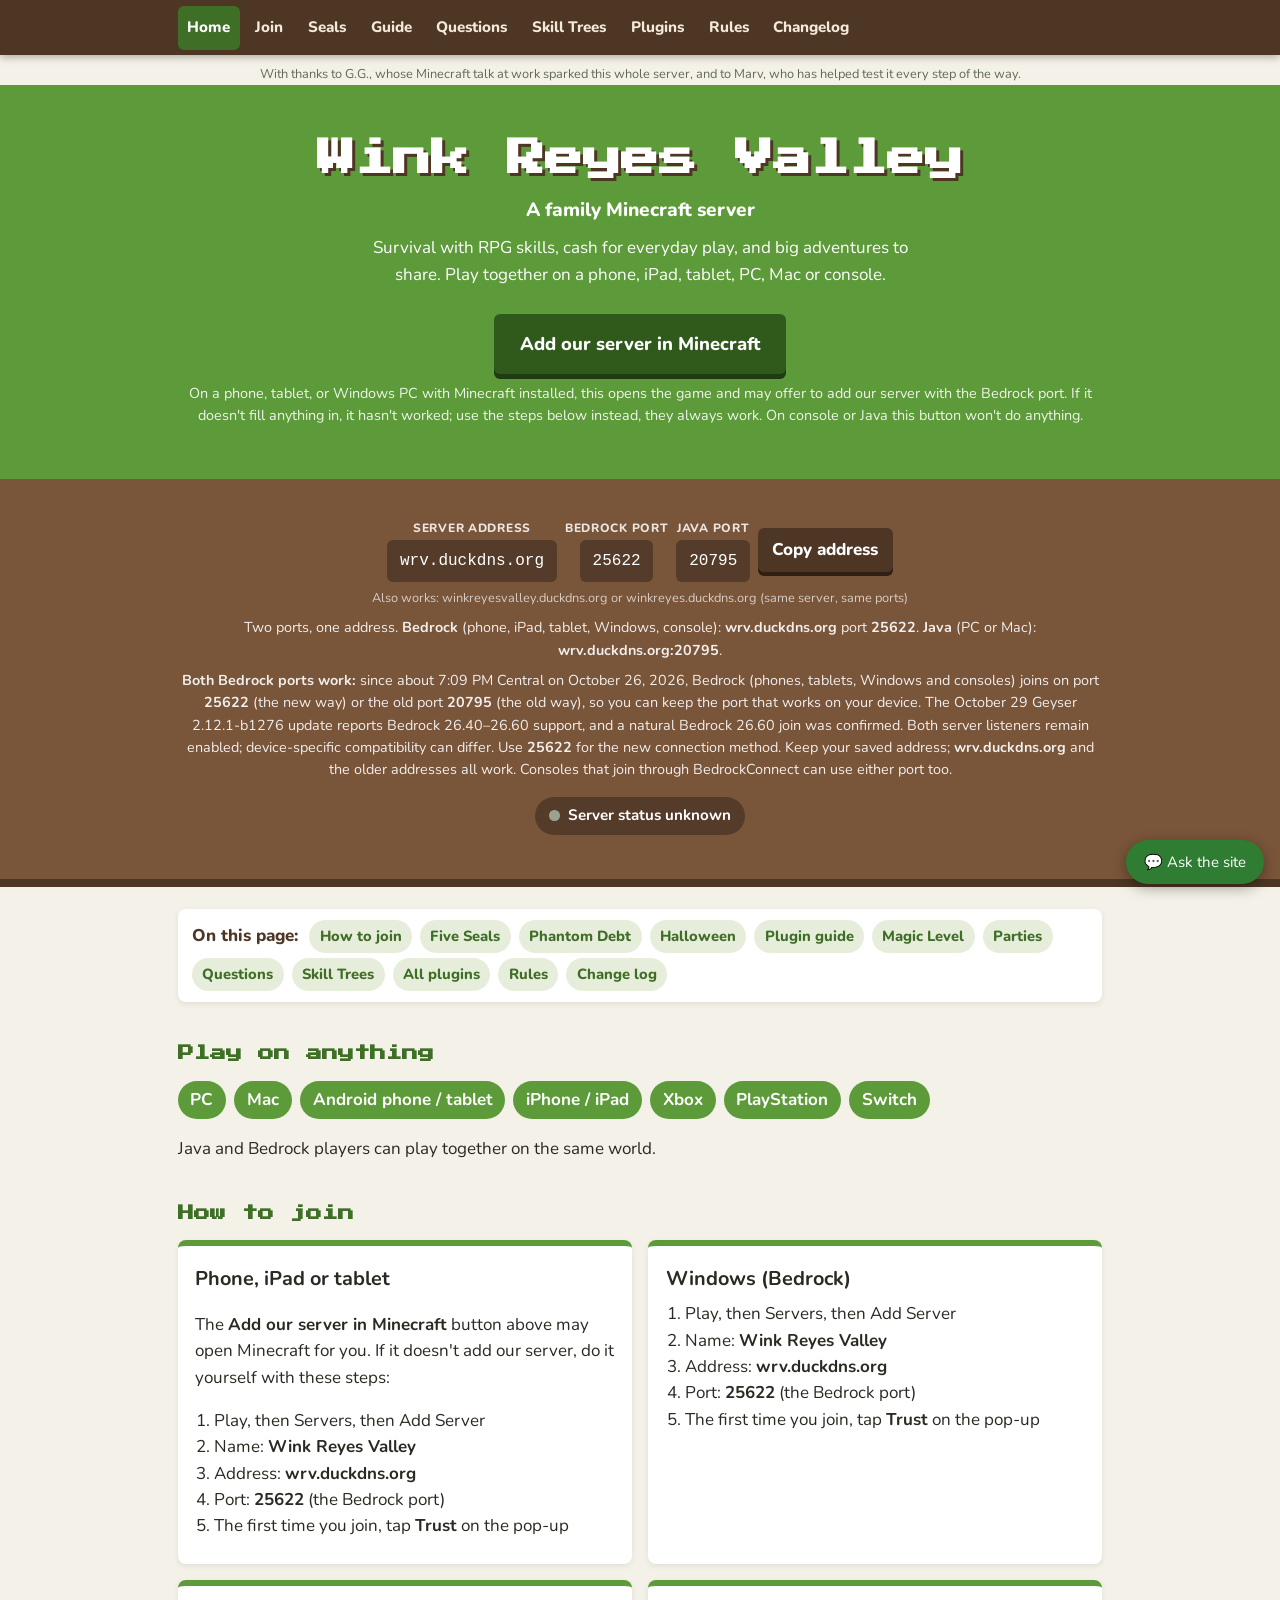
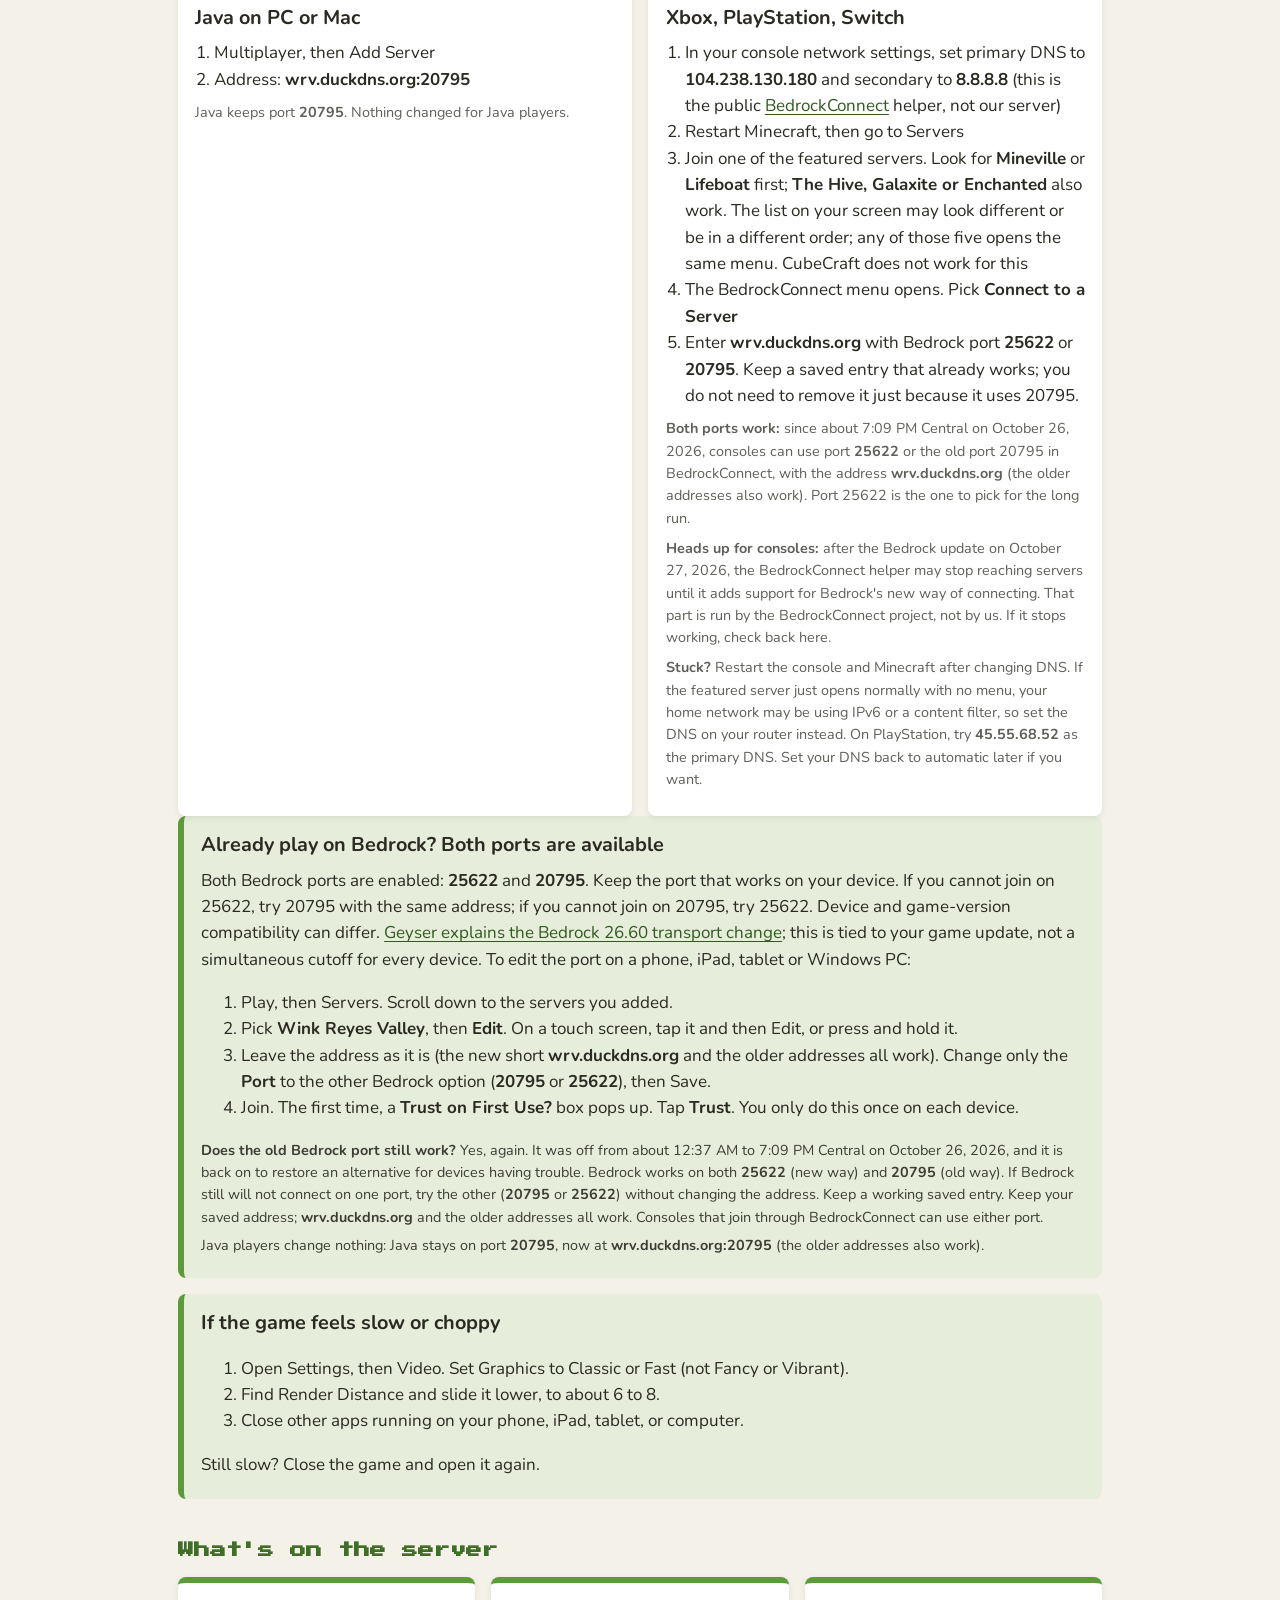
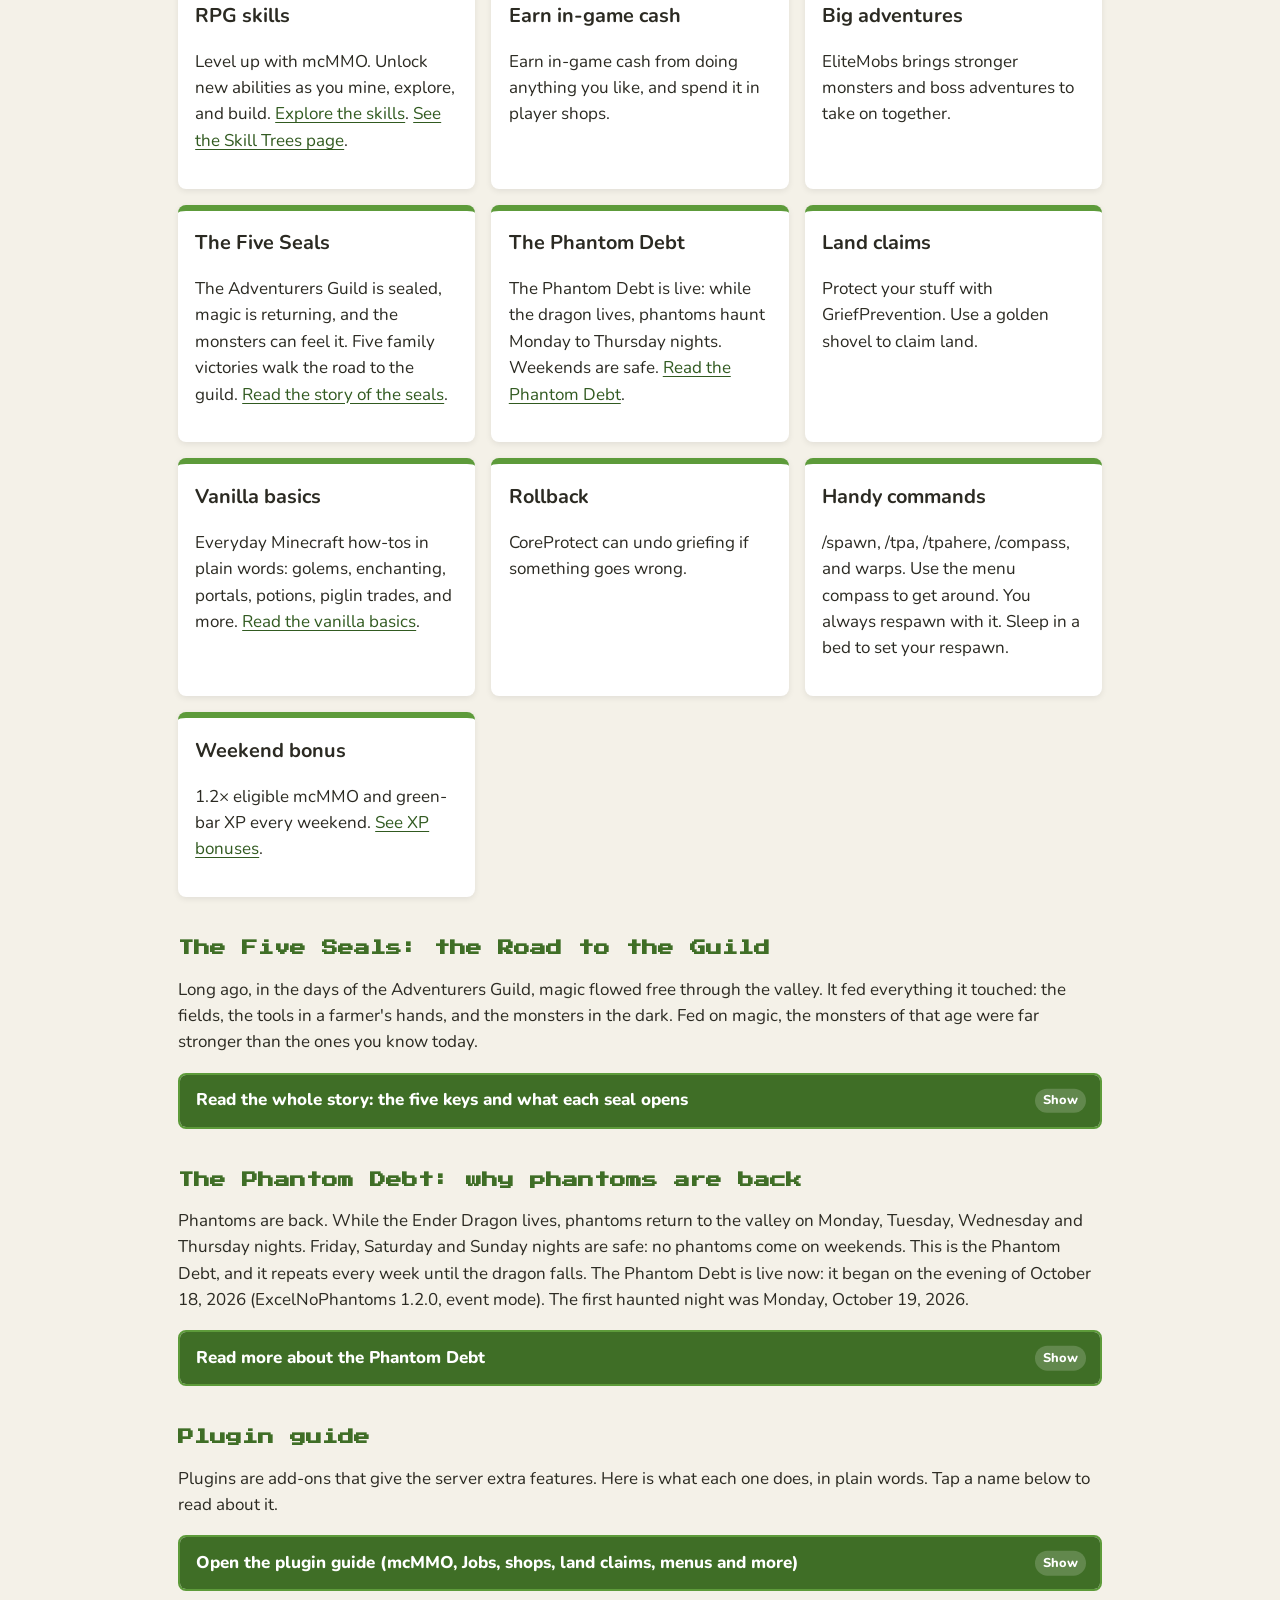
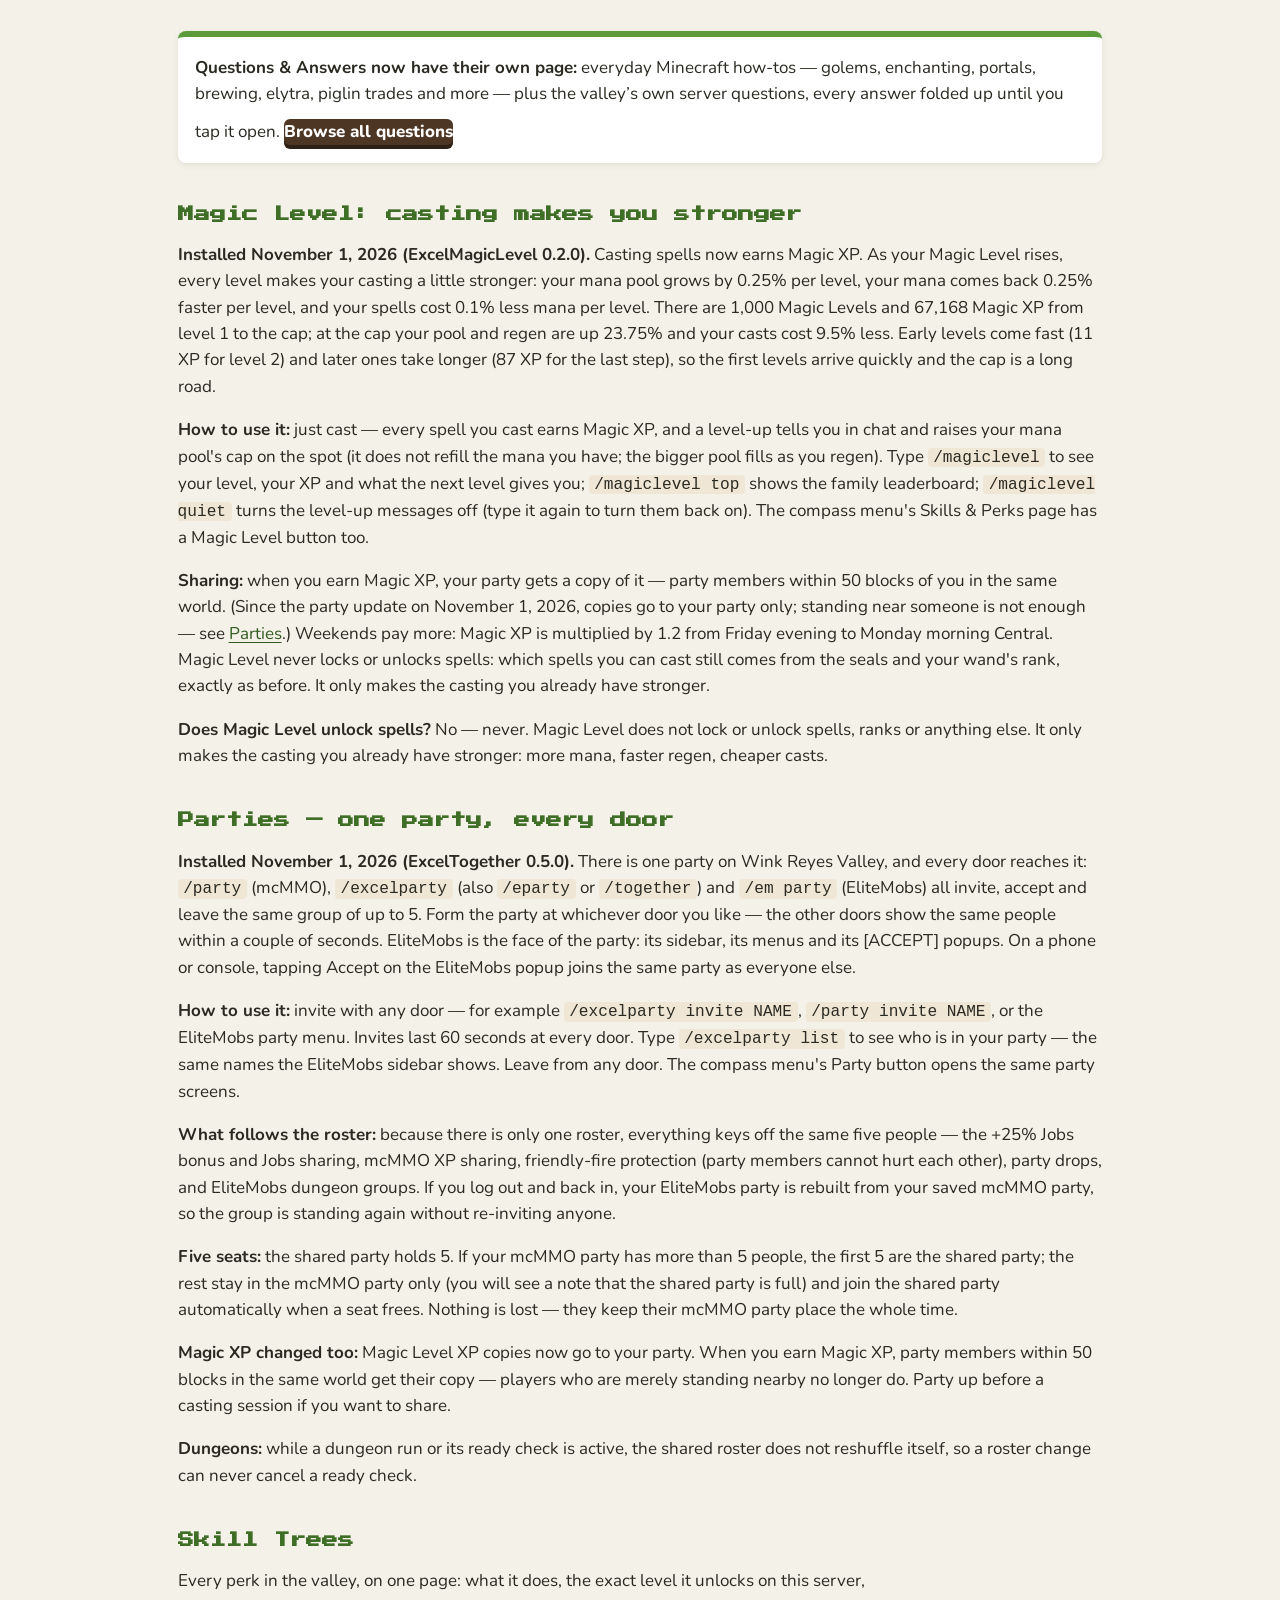
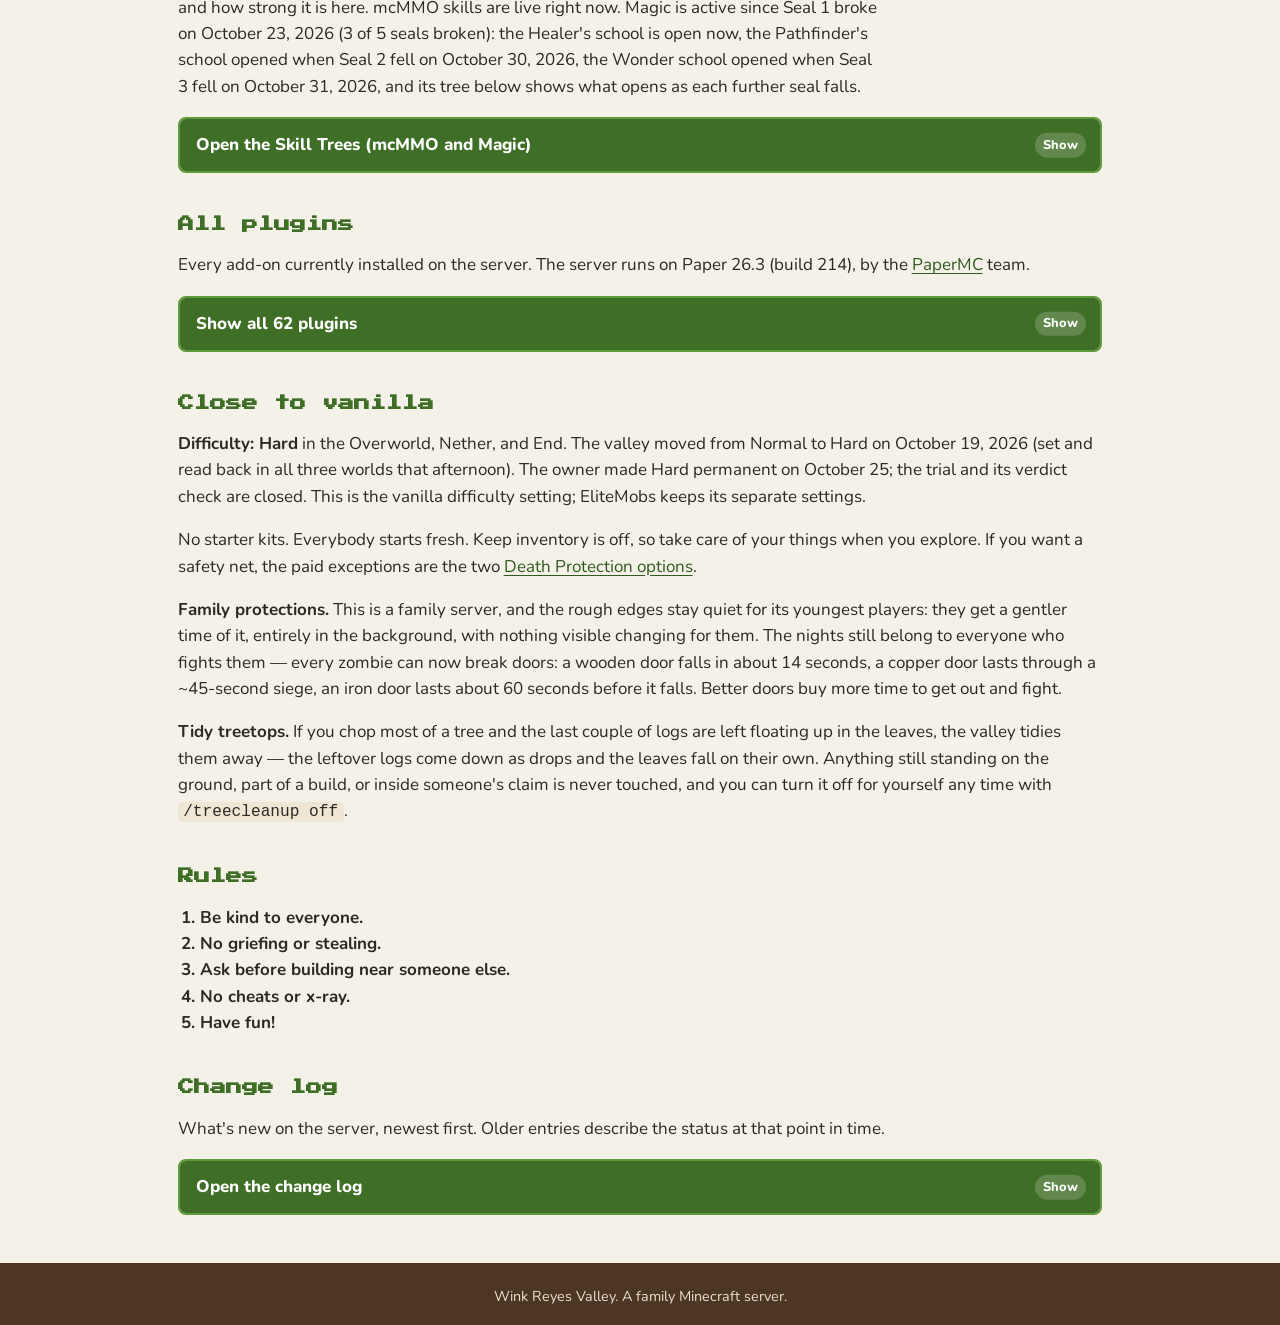
==== index-corrected.html @ 588c3c06 "ExcelTogether 0.5.3 surfaces: table row current, Nov 3 + Nov 4 change-log groups" ====
<!doctype html>
<!-- Excel signature: MikeExcel / WinkReyesValley. Existing contributor and upstream credits preserved. -->
<html lang="en">
<head>
<meta charset="utf-8">
<meta name="viewport" content="width=device-width, initial-scale=1">
<title>Wink Reyes Valley | A family Minecraft server</title>
<meta name="description" content="Wink Reyes Valley is a family Minecraft server. Crossplay on PC, Mac, phones, iPads, tablets, and consoles.">
<link rel="icon" href="data:image/svg+xml,%3Csvg xmlns='http://www.w3.org/2000/svg' viewBox='0 0 16 16'%3E%3Crect width='16' height='16' fill='%2379553a'/%3E%3Crect width='16' height='6' fill='%235d9b3a'/%3E%3Crect x='2' y='6' width='3' height='2' fill='%235d9b3a'/%3E%3Crect x='10' y='6' width='2' height='3' fill='%235d9b3a'/%3E%3C/svg%3E">
<link rel="preconnect" href="https://fonts.googleapis.com">
<link rel="preconnect" href="https://fonts.gstatic.com" crossorigin>
<link href="https://fonts.googleapis.com/css2?family=Press+Start+2P&family=Nunito:wght@400;700;800&display=swap" rel="stylesheet">
<link rel="stylesheet" href="style.css?v=84b48155b9">
</head>
<body>
<a class="skip-link" href="#guide">Skip to the plugin guide</a>
<p class="site-credit" style="text-align:center;font-size:.8rem;color:#626a59;margin:.6rem 1rem 0;">With thanks to G.G., whose Minecraft talk at work sparked this whole server, and to Marv, who has helped test it every step of the way.</p>
<header class="hero" id="top">
  <div class="wrap">
    <h1>Wink Reyes Valley</h1>
    <p class="tagline">A family Minecraft server</p>
    <p class="sub">Survival with RPG skills, cash for everyday play, and big adventures to share. Play together on a phone, iPad, tablet, PC, Mac or console.</p>
    <a class="btn big" href="minecraft://?addExternalServer=Wink%20Reyes%20Valley|wrv.duckdns.org:25622">Add our server in Minecraft</a>
    <p class="note">On a phone, tablet, or Windows PC with Minecraft installed, this opens the game and may offer to add our server with the Bedrock port. If it doesn't fill anything in, it hasn't worked; use the steps below instead, they always work. On console or Java this button won't do anything.</p>
  </div>
</header>
<section class="server-strip">
  <div class="wrap">
    <div class="addr">
      <code id="addr">wrv.duckdns.org</code>
      <button class="btn small" id="copy" type="button">Copy address</button>
    </div>
    <p class="note addr-alt" id="addr-alt">Also works: winkreyesvalley.duckdns.org or winkreyes.duckdns.org (same server, same ports)</p>
    <p class="note" id="ports">Two ports, one address. <b>Bedrock</b> (phone, iPad, tablet, Windows, console): <b>wrv.duckdns.org</b> port <b>25622</b>. <b>Java</b> (PC or Mac): <b>wrv.duckdns.org:20795</b>.</p>
    <p class="note" id="bedrock-port-cutoff"><b>Both Bedrock ports work:</b> since about 7:09 PM Central on October 26, 2026, Bedrock (phones, tablets, Windows and consoles) joins on port <b>25622</b> (the new way) or the old port <b>20795</b> (the old way), so you can keep the port that works on your device. The October 29 Geyser 2.12.1-b1276 update reports Bedrock 26.40–26.60 support, and a natural Bedrock 26.60 join was confirmed. Both server listeners remain enabled; device-specific compatibility can differ. Use <b>25622</b> for the new connection method. Keep your saved address; <b>wrv.duckdns.org</b> and the older addresses all work. Consoles that join through BedrockConnect can use either port too.</p>
    <p class="server-status" style="margin:1rem 0 0;">
      <span id="server-status-pill" role="status" style="display:none;align-items:center;gap:.5rem;background:rgba(0,0,0,.3);color:#fff;font-weight:700;font-size:.95rem;padding:.45rem .9rem;border-radius:999px;">
        <span id="server-status-dot" aria-hidden="true" style="width:.65rem;height:.65rem;border-radius:50%;background:#9aa38f;flex:none;"></span>
        <span id="server-status-text"></span>
      </span>
    </p>
    <p class="note" id="copied" aria-live="polite"></p>
  </div>
</section>

<main class="wrap">
  <nav class="toc" aria-label="On this page">
    <span class="toc-label">On this page:</span>
    <a href="#join">How to join</a>
    <a href="#seals">Five Seals</a>
    <a href="#phantom-debt">Phantom Debt</a>
    <a href="#halloween">Halloween</a>
    <a href="#guide">Plugin guide</a>
    <a href="#magic-level">Magic Level</a>
    <a href="#parties">Parties</a>
    <a href="questions.html">Questions</a>
    <a href="#skill-trees">Skill Trees</a>
    <a href="#all-plugins">All plugins</a>
    <a href="#rules">Rules</a>
    <a href="#changelog">Change log</a>
  </nav>
  <section>
    <h2>Play on anything</h2>
    <ul class="chips">
      <li>PC</li><li>Mac</li><li>Android phone / tablet</li><li>iPhone / iPad</li><li>Xbox</li><li>PlayStation</li><li>Switch</li>
    </ul>
    <p>Java and Bedrock players can play together on the same world.</p>
  </section>

  <section>
    <h2 id="join">How to join</h2>
    <div class="cards">
      <article class="card">
        <h3>Phone, iPad or tablet</h3>
        <p>The <b>Add our server in Minecraft</b> button above may open Minecraft for you. If it doesn't add our server, do it yourself with these steps:</p>
        <ol><li>Play, then Servers, then Add Server</li><li>Name: <b>Wink Reyes Valley</b></li><li>Address: <b>wrv.duckdns.org</b></li><li>Port: <b>25622</b> (the Bedrock port)</li><li>The first time you join, tap <b>Trust</b> on the pop-up</li></ol>
      </article>
      <article class="card">
        <h3>Windows (Bedrock)</h3>
        <ol><li>Play, then Servers, then Add Server</li><li>Name: <b>Wink Reyes Valley</b></li><li>Address: <b>wrv.duckdns.org</b></li><li>Port: <b>25622</b> (the Bedrock port)</li><li>The first time you join, tap <b>Trust</b> on the pop-up</li></ol>
      </article>
      <article class="card">
        <h3>Java on PC or Mac</h3>
        <ol><li>Multiplayer, then Add Server</li><li>Address: <b>wrv.duckdns.org:20795</b></li></ol>
        <p class="note">Java keeps port <b>20795</b>. Nothing changed for Java players.</p>
      </article>
      <article class="card">
        <h3>Xbox, PlayStation, Switch</h3>
        <ol>
          <li>In your console network settings, set primary DNS to <b>104.238.130.180</b> and secondary to <b>8.8.8.8</b> (this is the public <a href="https://github.com/Pugmatt/BedrockConnect">BedrockConnect</a> helper, not our server)</li>
          <li>Restart Minecraft, then go to Servers</li>
          <li>Join one of the featured servers. Look for <b>Mineville</b> or <b>Lifeboat</b> first; <b>The Hive, Galaxite or Enchanted</b> also work. The list on your screen may look different or be in a different order; any of those five opens the same menu. CubeCraft does not work for this</li>
          <li>The BedrockConnect menu opens. Pick <b>Connect to a Server</b></li>
          <li>Enter <b>wrv.duckdns.org</b> with Bedrock port <b>25622</b> or <b>20795</b>. Keep a saved entry that already works; you do not need to remove it just because it uses 20795.</li>
        </ol>
        <p class="note"><b>Both ports work:</b> since about 7:09 PM Central on October 26, 2026, consoles can use port <b>25622</b> or the old port 20795 in BedrockConnect, with the address <b>wrv.duckdns.org</b> (the older addresses also work). Port 25622 is the one to pick for the long run.</p>
        <p class="note"><b>Heads up for consoles:</b> after the Bedrock update on October 27, 2026, the BedrockConnect helper may stop reaching servers until it adds support for Bedrock's new way of connecting. That part is run by the BedrockConnect project, not by us. If it stops working, check back here.</p>
        <p class="note"><b>Stuck?</b> Restart the console and Minecraft after changing DNS. If the featured server just opens normally with no menu, your home network may be using IPv6 or a content filter, so set the DNS on your router instead. On PlayStation, try <b>45.55.68.52</b> as the primary DNS. Set your DNS back to automatic later if you want.</p>
      </article>
    </div>
    <div class="howto" id="bedrock-new-port">
      <h3>Already play on Bedrock? Both ports are available</h3>
      <p>Both Bedrock ports are enabled: <b>25622</b> and <b>20795</b>. Keep the port that works on your device. If you cannot join on 25622, try 20795 with the same address; if you cannot join on 20795, try 25622. Device and game-version compatibility can differ. <a href="https://geysermc.org/blog/preparing-for-nethernet/">Geyser explains the Bedrock 26.60 transport change</a>; this is tied to your game update, not a simultaneous cutoff for every device. To edit the port on a phone, iPad, tablet or Windows PC:</p>
      <ol>
        <li>Play, then Servers. Scroll down to the servers you added.</li>
        <li>Pick <b>Wink Reyes Valley</b>, then <b>Edit</b>. On a touch screen, tap it and then Edit, or press and hold it.</li>
        <li>Leave the address as it is (the new short <b>wrv.duckdns.org</b> and the older addresses all work). Change only the <b>Port</b> to the other Bedrock option (<b>20795</b> or <b>25622</b>), then Save.</li>
        <li>Join. The first time, a <b>Trust on First Use?</b> box pops up. Tap <b>Trust</b>. You only do this once on each device.</li>
      </ol>
      <p class="note"><b>Does the old Bedrock port still work?</b> Yes, again. It was off from about 12:37 AM to 7:09 PM Central on October 26, 2026, and it is back on to restore an alternative for devices having trouble. Bedrock works on both <b>25622</b> (new way) and <b>20795</b> (old way). If Bedrock still will not connect on one port, try the other (<b>20795</b> or <b>25622</b>) without changing the address. Keep a working saved entry. Keep your saved address; <b>wrv.duckdns.org</b> and the older addresses all work. Consoles that join through BedrockConnect can use either port.</p>
      <p class="note">Java players change nothing: Java stays on port <b>20795</b>, now at <b>wrv.duckdns.org:20795</b> (the older addresses also work).</p>
    </div>
  </section>

  <div class="howto">
    <h3>If the game feels slow or choppy</h3>
    <ol>
      <li>Open Settings, then Video. Set Graphics to Classic or Fast (not Fancy or Vibrant).</li>
      <li>Find Render Distance and slide it lower, to about 6 to 8.</li>
      <li>Close other apps running on your phone, iPad, tablet, or computer.</li>
    </ol>
    <p>Still slow? Close the game and open it again.</p>
  </div>

  <section>
    <h2>What's on the server</h2>
    <div class="cards feats">
      <div class="card"><h3>RPG skills</h3><p>Level up with mcMMO. Unlock new abilities as you mine, explore, and build. <a href="#panel-mcmmo">Explore the skills</a>. <a href="#skill-trees">See the Skill Trees page</a>.</p></div>
      <div class="card"><h3>Earn in-game cash</h3><p>Earn in-game cash from doing anything you like, and spend it in player shops.</p></div>
      <div class="card"><h3>Big adventures</h3><p>EliteMobs brings stronger monsters and boss adventures to take on together.</p></div>
      <div class="card"><h3>The Five Seals</h3><p>The Adventurers Guild is sealed, magic is returning, and the monsters can feel it. Five family victories walk the road to the guild. <a href="#seals">Read the story of the seals</a>.</p></div>
      <div class="card"><h3>The Phantom Debt</h3><p>The Phantom Debt is live: while the dragon lives, phantoms haunt Monday to Thursday nights. Weekends are safe. <a href="#phantom-debt">Read the Phantom Debt</a>.</p></div>
      <div class="card"><h3>Land claims</h3><p>Protect your stuff with GriefPrevention. Use a golden shovel to claim land.</p></div>
      <div class="card"><h3>Vanilla basics</h3><p>Everyday Minecraft how-tos in plain words: golems, enchanting, portals, potions, piglin trades, and more. <a href="questions.html">Read the vanilla basics</a>.</p></div>
      <div class="card"><h3>Rollback</h3><p>CoreProtect can undo griefing if something goes wrong.</p></div>
      <div class="card"><h3>Handy commands</h3><p>/spawn, /tpa, /tpahere, /compass, and warps. Use the menu compass to get around. You always respawn with it. Sleep in a bed to set your respawn.</p></div>
      <div class="card"><h3>Weekend bonus</h3><p>1.2× eligible mcMMO and green-bar XP every weekend. <a href="#mcmmo-xp-preview">See XP bonuses</a>.</p></div>
    </div>
  </section>

  <section id="seals">
    <h2>The Five Seals: the Road to the Guild</h2>
    <p>Long ago, in the days of the Adventurers Guild, magic flowed free through the valley. It fed everything it touched: the fields, the tools in a farmer's hands, and the monsters in the dark. Fed on magic, the monsters of that age were far stronger than the ones you know today.</p>
    <details class="sec-fold" id="seals-more">
      <summary>Read the whole story: the five keys and what each seal opens</summary>
      <div class="sec-fold-body">
    <p>That age ended. The world was sealed. Magic drained away, the guild's door was locked, and the monsters shrank to the shadows you fight now. But seals do not hold forever. Magic is seeping back into the valley, and the Old Quartermaster's warning stands over everything below: the magic returning now is <b>stronger than the magic of his era</b>.</p>
    <p>The Old Quartermaster served the guild in those days. He stands in the spawn village today, an old man by a lectern of tales, because he remembers how this story goes. Five seals hold the guild. Each one falls to a family victory, and progress is shared: a victory earned by anyone counts for everyone. As each seal falls, more magic returns to the world — spells the family can cast, and strength in the wild things. That is the bargain of the road: every door you open, opens for the monsters too.</p>

    <div class="howto" id="seals-today">
      <h3>The valley today: 3 of 5 seals broken</h3>
      <ul>
        <li><b>The guild is LOCKED.</b> The Adventurers Guild hall stands built but sealed. The guild button and <code>/ag</code> show the quest page instead, and <code>/seals</code> in game shows what remains.</li>
        <li><b>Magic is awake.</b> Seal 1 broke on October 23, 2026, at about 5:46 PM Central, when the family won a raid under Bad Omen V, and Seal 2 broke on October 30, 2026, at about 10:21 PM Central, when the family slew the Ender Dragon, and Seal 3 broke on October 31, 2026, at about 11:16 PM Central, when the family defeated the Elder Guardians. The Healer's school of supportive magic is open, and the Pathfinder's school of travel and finding has opened with the second seal, and the Wonder school of strange, showy magic has opened with the third: get your first wand from the Old Quartermaster in the spawn village.</li>
        <li><b>Night has come back.</b> The valley's long day ended on October 18: the sun rises and sets again, and the dark belongs to the monsters once more. Plan your exploring around the night.</li>
        <li><b>The wild has an edge.</b> About 9 of every 100 wild monsters rise as elites, and they feel like the Quartermaster's stories: since the Seal 3 step went in on November 1, 2026, they hit about 105% harder than normal (it was about 90% at the Seal 2 step), and they take about 50% less damage from your weapons — every hit lands at about 50% of its usual strength. An elite is matched to the strength of the player it fights, so every fight is winnable — and running away is always allowed. Only wild, natural monsters can rise as elites; spawner and farm mobs never do.</li>
        <li><b>The Quartermaster is waiting.</b> Tap him in the spawn village and he tells his tales, one at a time. He speaks them aloud now, in Briggs's voice: in a dialogue box on phones, iPads, tablets and consoles, and on computers too, once you accept the small voice pack the game offers. Since the first seal fell, he is the one who hands out the first wands.</li>
      </ul>
    </div>

    <h3>The five keys</h3>
    <p>The seals fall to five great victories. They can be won in any order: the first victory breaks Seal 1, the second breaks Seal 2, and so on, whichever they are. How each fight goes is for the family to learn by facing it. Here is where each one waits and how to start it.</p>
    <div class="cards">
      <div class="card"><h3>The Ender Dragon</h3><p>She waits in the End. Find a stronghold, fill the End portal frame with eyes of ender, and step through.</p></div>
      <div class="card"><h3>The Wither</h3><p>You summon it yourself: four soul sand in a T shape with three wither skeleton skulls on top. Skulls drop from wither skeletons in Nether fortresses.</p></div>
      <div class="card"><h3>The Elder Guardians</h3><p>They live deep inside an ocean monument. Find a monument in a deep ocean and go in.</p></div>
      <div class="card"><h3>The Warden</h3><p>It sleeps in the Deep Dark, around the ancient cities far underground. The sculk shriekers there call it up.</p></div>
      <div class="card"><h3>A Raid Victory</h3><p>Drink an ominous bottle of Bad Omen V, the strongest omen, then walk into a village. That starts the raid that counts for this seal.</p></div>
    </div>

    <div class="howto" id="personal-boss-rewards">
      <h3>Your personal boss rewards</h3>
      <p><b>Installed October 28, 2026, about 8:44 PM Central:</b> the team-reward files are installed and server startup completed. Real Java/Bedrock player checks are still pending.</p>
      <p>Join your family near the boss while its fight is active. You can qualify by being there to help, including as a healer; you do not have to deal damage. Arriving after the boss drops below 70% health still counts. Creative and spectator observers do not qualify. Once you qualify, dying, respawning, disconnecting or reconnecting does not erase your personal reward if the team earns a legitimate win. Standing near an idle boss is not a completed win; the separate combat and anti-cheese requirements still apply.</p>
      <p>For the <b>first eligible win of each remaining seal, every qualified teammate gets their own named signature item</b>: Gravewhisper from the Wither, Monument's Answer from the elder trio, Hushwalkers from the Warden, or First Breath from the dragon. The existing <b>once-per-seal signature limit</b> remains: repeat wins do not create another set, and old completed signatures are not awarded retroactively. <b>The boss's shared material loot stays one pool, not one copy per player.</b> Raid rewards and boss difficulty are unchanged.</p>
      <p>Use <code>/bossrewards</code> to collect your personal claim. The installed Java and Bedrock compass update adds <b>My Boss Rewards</b>; real-client menu acceptance is still pending. A nearby owner-only chest marker is attempted for each eligible player in the normal Overworld, Nether or End where placement is safe. It does not overwrite blocks or place in protected claims; unsafe locations, offline players or an existing owner marker use the personal reward menu instead. The guild world is excluded.</p>
      <p><b>New Oct 31, 2026 (BossTrial 0.2.11):</b> this menu now opens on its own right after a boss verdict, and again when you join the server with rewards waiting — already on your page. Opening it yourself with <code>/bossrewards</code> is unchanged. Right after an automatic opening you may shimmer with invisibility for about a minute; that is the update working, not a bug.</p>
      <p>The world chest is a shortcut to your claim, not a container holding the reward. Losing the marker does not erase an unclaimed reward. Your claim stays available while you are offline or your inventory is full. <b>Close your wand hotbar before claiming</b> so the item goes into your normal inventory. If a claim says it needs review, contact Mike rather than repeatedly trying to force another copy.</p>
      <p>Source instructions and draft records: <a href="https://github.com/ElMikeExcel/wrv-plugins/pull/98">BossTrial team rewards</a> and <a href="https://github.com/ElMikeExcel/wrv-plugins/pull/99">matching Bedrock menu</a>. These source records remain draft and unmerged; installation was verified separately.</p>
      <p><b>Verification limits:</b> real-client compass screens, owner-only access and genuine-fight late-arrival/death/rejoin and inventory handoffs still need player acceptance. This update does not grant seals, spawn a test boss or change Magic or Maker's Mark.</p>
    </div>

    <h3>What each seal releases</h3>
    <p>Every fallen seal changes the world twice: once for the family, and once for the wild. Tap a seal to see both halves.</p>
<style>
.sv-track{border:1px solid #d9dfcf;border-radius:8px;background:#fff;margin:.65rem 0;min-width:0;overflow-wrap:anywhere}
.sv-track>summary{cursor:pointer;padding:.9rem 1rem;list-style:none;position:relative;padding-right:2.6rem;min-height:60px}
.sv-track>summary::-webkit-details-marker{display:none}
.sv-track>summary:after{content:'+';font-size:1.5rem;font-weight:800;line-height:1;position:absolute;right:1rem;top:1.1rem;color:var(--grass-d)}
.sv-track[open]>summary:after{content:'\2212'}
.sv-track[open]>summary{background:#eef3e6;border-bottom:1px solid #d9dfcf;border-radius:8px 8px 0 0}
.sv-title{display:block;font-size:1.15rem;font-weight:800;color:var(--grass-d)}
.sv-meta{display:block;font-size:.8rem;color:#626a59;margin-top:.3rem}
.sv-body{padding:0 1rem 1rem}
.sv-sealed{border-style:dashed;border-color:#b9a888}
.sv-sealed .sv-title{color:var(--dirt-d)}
.sv-table{border-collapse:collapse;width:100%;margin:.8rem 0;font-size:.95rem}
.sv-table th,.sv-table td{border:1px solid #d9dfcf;padding:.45rem .6rem;text-align:left}
.sv-table th{background:#eef3e6;color:var(--ink)}
</style>
    <details class="sv-track sv-sealed">
      <summary><span class="sv-title">Seal 1 · Magic Wakes</span><span class="sv-meta">Broken October 23, 2026, about 5:46 PM Central (raid victory under Bad Omen V)</span></summary>
      <div class="sv-body">
        <p><b>For the family:</b> the first magic returns. The Old Quartermaster hands out the first wands in the village, and the Healer's school of supportive magic opens: the earlier 43-spell band, including the healer's kit (Mend, Flash Heal, Ward and Greater Heal, added October 24, 2026) and Storm Shackle, a chaining lightning spell made just for this valley. Full spell list: <a href="#st-panel-magic">the Magic skill tree</a>.</p>
        <p><b>For the wild:</b> the returning magic feeds the monsters too, and this half arrived early: elites already rose about 7 of every 100 wild spawns before the first seal fell. Now that this seal has fallen, elites hit harder still: about 75% above normal.</p>
      </div>
    </details>
    <details class="sv-track sv-sealed">
      <summary><span class="sv-title">Seal 2 · The Pathfinder</span><span class="sv-meta">Broken October 30, 2026, about 10:21 PM Central (the Ender Dragon)</span></summary>
      <div class="sv-body">
        <p><b>For the family:</b> the Pathfinder's school opens and the spellbook opens its earlier 93-spell band, plus Spark and Frostbite:  travel, finding, and getting home again.</p>
        <p><b>For the wild:</b> elites rise about 8 of every 100 wild spawns and hit about 90% harder than normal, and your hits land softer on them, at about 50% of their usual strength. That step has landed; the Seal 3 step is the one in force today.</p>
      </div>
    </details>
    <details class="sv-track sv-sealed">
      <summary><span class="sv-title">Seal 3 · The Wonder</span><span class="sv-meta">Broken October 31, 2026, about 11:16 PM Central (the Elder Guardians)</span></summary>
      <div class="sv-body">
        <p><b>For the family:</b> the Wonder school opens and the spellbook opens its earlier 161-spell band, plus the new minor spells, the strangest and showiest magic of the road.</p>
        <p><b>For the wild:</b> both halves move. Elites rise about 9 of every 100 wild spawns, and elite damage rises to about 105% above normal; elites stand longer against you too: your hits land at about 50% of their usual strength.</p>
      </div>
    </details>
    <details class="sv-track sv-sealed">
      <summary><span class="sv-title">Seal 4 · The Masons</span><span class="sv-meta">Sealed · breaks with the family's fourth victory</span></summary>
      <div class="sv-body">
        <p><b>For the family:</b> every school of magic is open: the earlier 202-spell band plus the new minor spells. The Masons' building magic goes to every mage (their conjured blocks are temporary and respect land claims), and the last schools open with it, weather and time and the great Master spells.</p>
        <p><b>For the wild:</b> the hardest nights of the road, and its peak. Elites rise about 11 of every 100 wild spawns and hit about 135% harder than normal, and your hits land at about 40% of their usual strength, with the ceiling on how strong an elite can grow at its highest. The wild never gets fiercer than this: the fifth seal opens the Guild instead of stepping the wild up again.</p>
      </div>
    </details>
    <details class="sv-track sv-sealed">
      <summary><span class="sv-title">Seal 5 · The Guild Opens</span><span class="sv-meta">Sealed · breaks with the family's fifth and final victory</span></summary>
      <div class="sv-body">
        <p><b>For the family:</b> the last seal falls and the Adventurers Guild opens its doors: <code>/ag</code> to the guild hall, its own world of NPCs, shops, quests, and arenas like the Wood League. Your magic is already complete from the fourth seal, so this seal is all about the Guild.</p>
        <p><b>For the wild:</b> nothing new rises. The wild reached its fiercest form at the fourth seal and holds it: about 11 of every 100 wild spawns rise as elites, hitting about 135% harder than normal, with your hits landing at about 40% of their usual strength. From here the family's road leads into the Guild's own world, and the home wild stays at its peak behind you.</p>
      </div>
    </details>

    <h3>The road at a glance</h3>
    <table class="sv-table">
      <tr><th>Seals broken</th><th>Earlier spell bands (before October 28 bundle)</th><th>Elites rise</th><th>Elite damage</th><th>Your damage to elites</th></tr>
      <tr><td>0</td><td>None could be cast (30 loaded, asleep)</td><td>About 7 of 100 wild spawns</td><td>About +60%</td><td>Lands at about 55%</td></tr>
      <tr><td>1</td><td>43</td><td>About 7 of 100</td><td>About +75%</td><td>About 55%</td></tr>
      <tr><td>2</td><td>93</td><td>About 8 of 100</td><td>About +90%</td><td>About 50%</td></tr>
      <tr><td>3 (today)</td><td>161</td><td>About 9 of 100</td><td>About +105%</td><td>About 50%</td></tr>
      <tr><td>4</td><td>202</td><td>About 11 of 100</td><td>About +135%</td><td>About 40%</td></tr>
      <tr><td>5</td><td>202</td><td>About 11 of 100 (the Seal 4 peak holds)</td><td>About +135%</td><td>About 40%</td></tr>
    </table>
    <p>Watch it happen in game: type <code>/seals</code> any time to see which seals stand and which have fallen. When a seal falls, a narrator's voice tells everyone online what opened, and anyone who was offline hears their missed beats once, on their next join. The road is shared, so every victory moves the whole valley.</p>
      <p class="to-top"><a href="#top">Back to top</a></p>
      </div>
    </details>
  </section>

  <section id="phantom-debt">
    <h2>The Phantom Debt: why phantoms are back</h2>
    <p>Phantoms are back. While the Ender Dragon lives, phantoms return to the valley on Monday, Tuesday, Wednesday and Thursday nights. Friday, Saturday and Sunday nights are safe: no phantoms come on weekends. This is the Phantom Debt, and it repeats every week until the dragon falls. The Phantom Debt is live now: it began on the evening of October 18, 2026 (ExcelNoPhantoms 1.2.0, event mode). The first haunted night was Monday, October 19, 2026.</p>
    <details class="sec-fold" id="phantom-debt-more">
      <summary>Read more about the Phantom Debt</summary>
      <div class="sec-fold-body">
    <p>Why are phantoms back? What is the Phantom Debt? The valley owes a debt for its long, safe days. While the dragon lives, her nightmares leak into the sky, and the phantoms ride them down on haunted nights: Monday night, Tuesday night, Wednesday night and Thursday night. The guild's powers are trying to protect the valley, and their wards hold on Friday, Saturday and Sunday &mdash; that is why weekends are safe. But the wards are not strong enough to hold all week, so the debt comes due again every Monday night.</p>
    <p>When do phantoms come? Phantoms come at night on Monday, Tuesday, Wednesday and Thursday. Are there phantoms tonight? If tonight is a Monday, Tuesday, Wednesday or Thursday night, yes: it is a haunted night, and a warning goes out at dusk on haunted evenings so nobody is caught by surprise. On the night before the first haunted night, every player who joined the server was greeted with the warning in chat, so nobody missed the story. If tonight is Friday, Saturday or Sunday, sleep easy: the valley is safe and no phantoms come.</p>
    <p>Phantom rules are the vanilla rules. Phantoms hunt players who have not slept in days: the longer you go without sleeping, the more phantoms come for you. Sleeping is the shield. Sleep in a bed and sleeping resets your sleepless nights, and the phantoms leave you alone. How do I stop phantoms? Sleep. Sleeping stops phantoms from hunting you, every time. Sleeping is how you keep phantoms away: a player who sleeps is a player the phantoms cannot hunt.</p>
    <p>On haunted nights the sky tells the story itself, in chat, a line at a time through the night: the Long Day debt, the dragon's nightmares, the wards failing on haunted nights and holding on weekends, and sleep as the shield. Why does the sky talk at night? The sky talks because it is repeating the reason, so nobody forgets why the phantoms are back. What are the messages in chat at night? Those chat messages are the sky's own messages, not player messages: the sky retelling the Phantom Debt story, one message at a time. Read the messages in chat and you hear the whole reason. If you want to hear why, just stay up on a haunted night and listen.</p>
    <p>When do the phantoms stop? When does the Phantom Debt end? The Phantom Debt ends for good when the Ender Dragon falls. The dragon has her own seal: defeat the Ender Dragon and the debt is paid, the nightmares end, and phantoms go back to being turned off every night, forever. Until that family victory, the cycle repeats: haunted Monday to Thursday nights, safe weekends, and sleep as your shield.</p>
      <p class="to-top"><a href="#top">Back to top</a></p>
      </div>
    </details>
  </section>

  <section id="guide">
    <h2>Plugin guide</h2>
    <p>Plugins are add-ons that give the server extra features. Here is what each one does, in plain words. Tap a name below to read about it.</p>
    <details class="sec-fold" id="guide-more">
      <summary>Open the plugin guide (mcMMO, Jobs, shops, land claims, menus and more)</summary>
      <div class="sec-fold-body">
    <div class="howto">
      <h3>First, what is a command?</h3>
      <p>A command is a short message you type in the chat box. It always starts with a slash, like this: <code>/spawn</code></p>
      <p>To open the chat box on a computer, press the T key. On a phone, iPad or tablet, tap the speech bubble at the top of the screen. On a console, press right on the D-pad. Type the command and press Enter or Send.</p>
      <p>When you see something in pointy brackets, like <code>&lt;name&gt;</code>, swap it for the real thing. So <code>/tpa &lt;name&gt;</code> becomes <code>/tpa Grandma</code>. Don't type the brackets.</p>
    </div>
    <div class="howto" id="halloween">
      <h3>Halloween in the Valley (live through Nov 5, 2026)</h3>
      <p><b>Installed October 31, 2026, about 11:10 AM Central.</b> The Halloween event (Halloween_Softici 3.4.0) runs in the Overworld until Nov 5, 2026, then switches itself off. It is scares and candy, not damage: the fire and lightning in it are harmless, and no scare can kill you by itself. If the scares are not for you, type <code>/halloween disable</code> to opt out, and <code>/halloween enable</code> to come back.</p>
      <h4>While you play</h4>
      <ul>
        <li><b>Pumpkin helmet:</b> a carved pumpkin may land on your head when you log in. Wearing a pumpkin makes you glow, and the pumpkin slowly feeds you cake, a slice at a time.</li>
        <li><b>Ambient scares:</b> every so often the night plays a trick on one player at a time — a pumpkin lands on your head (a third one spills pumpkins into your pack), a Slenderman flickers in front of you, a two-second flash of darkness, a harmless lightning strike or a harmless burst of fire. At night, Herobrine stalks one player in four stages before a single scare hit.</li>
        <li><b>The Witching Hour, 7 PM to 2 AM Central:</b> every evening in that window the scares come twice as often and the world plays ambient horror sounds. A message in chat marks the start and the end.</li>
        <li><b>Pumpkin-headed mobs:</b> about one mob in ten spawns wearing a pumpkin.</li>
        <li><b>Bat witches:</b> kill a bat and there is a one-in-three chance it comes back as a witch with half again as much health as a normal witch.</li>
      </ul>
      <h4>Things to do</h4>
      <ul>
        <li><b>Pumpkin Zombie Boss:</b> put a carved pumpkin on a fence post and light it with flint and steel. 100 health, and it hits twice as hard as a normal zombie. One summon per player every 10 minutes.</li>
        <li><b>Pumpkin Skeleton Boss:</b> the same trick on a lapis block instead of a fence: a carved pumpkin on a lapis block, lit with flint and steel. 150 health (raised from 100 on November 2, 2026), hits three times as hard, moves fast, and calls cursed bats to help about 10 seconds in and phantoms about a minute in. Its loot can include ancient debris.</li>
        <li><b>Grave ritual:</b> build the grave in a straight line, exactly like this: three dirt or grass blocks in a row, each with planks directly underneath. Stand a sign that says RIP on the middle dirt. Put a candle on one end dirt. On the other end dirt, build the cross: a stone wall column (any kind of stone wall block) four blocks high, with one extra wall block sticking out on each side at the third block up. Then light the candle with flint and steel. Three waves of undead come (you get about 90, 120 and 180 seconds to beat each wave), then a reward chest. The grave mobs glow: on a computer you can see their outlines through walls, but on phones and consoles that outline does not show, so listen for them and check behind you. Since November 2, 2026 they move at normal speed instead of racing around. One ritual per player every 15 minutes.</li>
        <li><b>Candy:</b> the event's cookie-shaped money. Grave mobs drop it about 1 time in 4, pumpkin-headed mobs about 3 times in 10, bat witches about half the time, and beating a boss or finishing a grave pays 5 to 10 at once. You cannot eat it; you spend it.</li>
        <li><b>Pumpkin Trader:</b> hold a carved pumpkin and right-click any villager. 10 candy buys a golden apple (that trade works 5 times); 25 candy buys a diamond (3 times); and one emerald trades for 64 carved pumpkins, either way.</li>
        <li><b>Scoreboard:</b> <code>/halloween stats</code> shows your own scares, and <code>/halloween top</code> shows who the night has picked on most.</li>
      </ul>
      <h4>Turn off just one scare</h4>
      <p>The big scares are yours to keep or drop, one at a time. Type <code>/scares</code> to see your seven switches and which way each one is set — they all start ON — and type <code>/scares</code> followed by a name to flip just that one: <code>loginpumpkin</code>, <code>pumpkincurse</code>, <code>slenderman</code>, <code>darkness</code>, <code>lightning</code>, <code>fire</code> or <code>herobrine</code>. For example, <code>/scares slenderman</code> turns Slenderman off for you, and typing it again turns him back on. (<code>/halloweentoggles</code> does the same thing.) Your choices are saved, and they only affect what happens to you, never anyone else. Some Halloween things are not on the switches: the Witching Hour's sounds, the pumpkin-headed monsters everyone sees, and the pumpkin's glow and cake (those come from wearing the pumpkin — take it off and they stop). The bosses, the grave ritual and the Pumpkin Trader only happen when a player starts them, so there is nothing to switch off there. And if you want the whole event off, <code>/halloween disable</code> still does that; <code>/halloween enable</code> brings it back.</p>
    </div>
    <div class="howto" id="valley-guide">
      <h3>The Valley Guide: answers in game chat</h3>
      <p>The Valley Guide is the server's in-game helper (ExcelGuide 0.3.2, live October 25, 2026, about 11:18 PM Central; knowledge refreshed October 26). The Guide answers questions in chat using this website's own knowledge, the same pages the "Ask the site" button reads.</p>
      <p>Three ways to ask the Guide: type <code>/ask</code> and your question, start a chat message with &ldquo;Guide,&rdquo;, or ask about the server in ordinary chat and the Guide may answer. The Guide knows joining, the five seals, shops, claims, skills, and your own stats (it only ever tells you your own). When the Guide does not know, it says so instead of guessing, and the question is logged so its knowledge can grow.</p>
      <p>The Guide can think now. Ask a question its cards do not cover and it composes a real answer on the spot, out of the valley's own knowledge, wording the answer for your question instead of reading a card aloud. It is a small AI that has only ever been taught this valley: this website's knowledge, and nothing else. Ask about yourself and the Guide answers with your real numbers, pulled from the server itself: your claim blocks, your skills, your balance. Ask who leads a board and it points you to the leaderboard first, and names who is on top. And the Guide learns. When it works out a good answer, it remembers that answer: ask the same question again and the Guide answers instantly, from what it learned, without having to think it through twice. Answers the family asks for again and again can be made permanent, so the Guide keeps getting smarter the more the valley talks to it. Does the Guide use AI? Yes: the Guide has an AI now, a small AI taught only this valley. The Guide uses that AI to answer from the valley's own knowledge, and it uses nothing else. If it truly does not know, it still says so instead of guessing, and the question is logged so its knowledge can grow.</p>
      <p>New in 0.2.3: the Guide answers claim questions properly. Ask how many claim blocks you have and it answers with your own numbers, explains the rule, and points you to <code>/claimslist</code> to see them. The Guide never meets a direct question with silence, either: if an answer needs a moment, or a short wait applies, it tells you so and names the wait. And the Guide learns from the family now. When it does not know something and a player answers in chat, the Guide remembers that answer and serves it later with the credit attached, naming the player who figured it out. If two answers disagree, the Guide weighs them against this website's knowledge and what other players confirm; the answer that holds up is the one that gets learned, and anything it cannot settle is saved for Mike's weekly review.</p>
      <p>Type <code>/guide off</code> if you do not want the Guide listening.</p>
    </div>
    <div class="howto" id="server-tips">
      <h3>Server tips in chat</h3>
      <p><b>New: server tips in chat.</b> Every 10 minutes the server shares a short tip in chat — handy commands and things that pay off, like /excelparty, claims, the shops, and the road to the guild. They start with [Tip] and rotate in order, so you’ll see them all over a long session. (The tips come from the AutoBroadcaster plugin; only admins can change the list.)</p>
      <p>What are the chat tips? Why does the server post tips? The tips rotate every 10 minutes with a [Tip] prefix, in order. Their content covers party play, group hunts, claims, both shops, the Guide itself, /menu, and the five seals — small reminders of the commands and habits that pay off, posted so nobody has to ask twice.</p>
    </div>
    <div class="howto" id="wand-guide">
      <h3>How to use your wand</h3>
      <p>Your first wand from the Old Quartermaster knows Healer spells: Heal, Boon, Feed, Extinguish and Aqualung. Cure comes later when your wand ranks up to Student: casting spells earns spell points, and at 800 the wand moves up by itself (since October 26, 2026). (Wand controls updated October 23, 2026 so phones, tablets and controllers can switch spells fast, even in a fight.)</p>
      <p><b>Java (mouse and keyboard)</b></p>
      <ul>
        <li>Cast: left-click.</li>
        <li>Next spell: right-click. It switches right away, no menu.</li>
        <li>Spell list: sneak (Shift) and right-click, then click a spell.</li>
        <li>Back one spell: press Q.</li>
        <li>See your spell: its name shows above your hotbar and on the wand.</li>
      </ul>
      <p><b>Bedrock touch (phone or tablet)</b></p>
      <ul>
        <li>Cast: tap the air or a mob.</li>
        <li>Next spell: press and hold on the screen. It switches right away.</li>
        <li>Spell list: crouch, then press and hold. Tap a spell.</li>
        <li>See your spell: its name shows above your hotbar.</li>
        <li>Tip: if press and hold breaks a block, look at the sky first.</li>
      </ul>
      <p><b>Bedrock controller (Xbox, also on iPad)</b></p>
      <ul>
        <li>Cast: press RT (right trigger).</li>
        <li>Next spell: press LT (left trigger). It switches right away.</li>
        <li>Spell list: crouch (press the right stick) and press LT. Move to a spell and press A.</li>
        <li>See your spell: its name shows above your hotbar.</li>
      </ul>
      <p><b>Pick your controls: <code>/wandstyle</code></b> (new October 24, 2026, more styles October 25, every spell on the Tap bar October 26). The steps above are the <b>Classic</b> controls, and everyone starts on Classic. Type <code>/wandstyle</code> to pick a style. Each style's button says what crouch (sneak on a computer) does in it. <b>Classic</b>: the steps above. <b>Sneak bars</b> (phones, consoles and, since October 26, computers too): right-click opens your spell bar and a sneak press flips to the next bar. <b>Cycle</b>: step to the next spell. <b>Tap to pick</b> (the first wand setup, called Tap to cycle before October 26): tap your wand and your spells fill the hotbar; tap a spell icon to pick it (a tap never casts), then press and hold the screen on a phone, or left-click on a computer, to cast it. Crouch flips pages, and holding the wand slot, the empty slot, Q or right-click on a computer gives your items back. The existing wand-positioning behavior can move a wand to slot 9; that is separate from the flexible empty-exit rule below.</p>
      <div id="tap-bar-current">
        <p><b>Tap bar: getting your normal items back.</b> Select your wand to open the spell hotbar. Tap an ability icon to cast. To return to your normal hotbar, <b>select an empty hotbar slot</b>. Every Tap bar page is designed to keep one wand slot and at least one empty exit slot, with no more than seven abilities. The exit does not have to be slot 8, and the layout supports the wand in any hotbar position. Abilities that do not fit on a page are kept on other pages or in your Spell Book, not deleted.</p>
        <p><b>Change which abilities are on the bar:</b> open <b>Server Menu → Spell Book → My spell bar (change it)</b>, or use <code>/spellbar</code> (also <code>/mybar</code>). Choose a bar slot to move, remove or replace an ability. Bar-slot numbers are your ability-loadout positions, not a promise that the same number is the physical empty exit slot. The bar holds up to 21 chosen abilities; other known spells remain in Spell Book.</p>
        <p><b>Pages and spell information:</b> crouch is the page action when another ability page is available. Use <code>/spellbook</code> or the server-menu Spell Book button to read spells and progress; <code>/spellinfo</code> opens spell information. Do not rely on tapping the already-selected wand icon to open Book or exit on a phone: that gesture did not work in the reported phone tests and is not claimed fixed. Crouch + hold on a spell book is different: 0.3.5 (Oct 30, 2026) stopped the crouch from swallowing that tap on phones and consoles, and its in-game proof is still owed.</p>
        <p><b>Current check:</b> ExcelWandBars 0.3.5 was installed October 30, 2026, adding Arrange mode (<code>/spellbar</code> — drag a spell off the tap bar to remove it; the spell stays learned), the Spellbook New tab, Bedrock hold-to-read and the crouch-hold book fix. The owner reported the available-ability test worked well enough, but did not have enough unlocked abilities to fully test multiple pages. Full page/rearrangement acceptance is deferred until Seal 2, and the 0.3.5 additions are player-observed proof owed. The green bar shows normal Minecraft XP; the separate blue bar above shows mana.</p>
      </div>
      <p>On a computer, right-click or Q remains the existing Tap bar exit control. On a phone or console, <code>/wandstyle</code> opens the style selector, and Spell Book has a Wand controls button. On a computer, the compass has a Wand controls button too. Your style choice is saved across rejoining, respawning and getting a new wand. <a href="#magic-progression">See how wand SP and ability ranks work</a>.</p>
      <p>Spells use mana. While you hold your wand, a thin blue bar at the top of the screen shows your mana as a number, like "Mana 42" (since October 26, 2026). Wait a few seconds if a spell will not cast; the number counts back up as your mana refills. The wand is bound to you, so you can't lose it.</p>
      <p><b>Classic controls only:</b> right-click (Java), press and hold (touch) or press LT (controller) to switch to the next spell; crouch and use that control to open the spell list. These are not Tap bar instructions. If you use Tap bar, follow <a href="#tap-bar-current">the ability icons and empty-slot exit above</a>, and use <code>/spellbook</code> for the spell list.</p>
    </div>
    <div class="howto" id="silk-touch-warnings">
      <h3>Silk Touch Warnings: a reminder for stored gear</h3>
      <p><b>Installed October 29, 2026, about 12:55 AM Central:</b> ExcelSilkWatch adds a small warning above your hotbar after a Silk Touch tool, Silk Touch enchanted book, or a shulker containing one is deposited into your own native ender chest. <b>Warning only:</b> your items move normally; there is no confirmation, cancellation, item movement or inventory edit by this plugin.</p>
      <p><b>Your choice:</b> warnings start <b>ON</b>. Open <b>Server Menu → Settings → Silk Touch Warnings</b> on Java or Bedrock, or use <code>/silkwarnings</code> to toggle them. <code>/silkwarnings on</code>, <code>/silkwarnings off</code> and <code>/silkwarnings status</code> are also available. Your choice is saved across rejoin and restart. If saving fails, the old setting stays in effect and the command tells you.</p>
      <p><b>What is covered:</b> your own native ender chest and bounded, read-only shulker contents. Ordinary vanilla shulkers are covered; unusually deep or large custom contents can exceed the scan limits (four levels, 256 visited stacks). Custom vaults, pouches, backpacks, bundles, other nested containers and direct plugin transfers are not supported. Empty shulkers, ordinary items, withdrawals, cancelled moves and no-net-change swaps do not earn a warning. Several quick deposits may share one warning because of the three-second cooldown.</p>
      <p><b>Checking the setting:</b> the menu reads your saved state when opened; reopen it after changing the setting elsewhere, or use <code>/silkwarnings status</code>. This is a reminder, not protection against losing items or a guarantee about every custom item. Startup, the setting placeholder and 19 Java menus loaded successfully; real-player deposits, saved-toggle checks, Java/Bedrock screens and hotbar-message coexistence remain pending.</p>
    </div>
    <div class="howto" id="makers-mark">
      <h3>Maker's Mark: who made or found your gear</h3>
      <p><b>Crafted by</b> identifies the original tracked crafter. <b>Found by</b> identifies the first tracked person taking an eligible unsigned weapon after this update, including an older unsigned weapon from storage. It does not reconstruct historical ownership. Opening a chest alone does not claim its weapons, and passing an already signed item to another player does not replace its Crafted by or Found by name.</p>
      <p><b>Your counters stay with the gear.</b> Weapons keep kills and bosses; Kills currently includes both mobs and players. Armor keeps its existing Hits blocked counter, which counts qualifying hits, not an amount of damage prevented. Normal enchanting, renaming, repairs and upgrades are designed to preserve attribution and counters. Combining two tracked items keeps the higher value of each counter, not their sum. The item's ordinary vanilla recipe changes still apply.</p>
      <p><b>Choose your settings:</b> open the compass's <b>Settings → Maker's Mark</b>. Java uses a dedicated settings submenu; Bedrock uses the two-switch form. Or use <code>/mark</code>, <code>/mark on</code>, <code>/mark off</code>, <code>/mark stats on</code> or <code>/mark stats off</code>. Turning signatures off stops new signatures; it does not erase existing names. Gear stats has its own switch.</p>
      <p>Eligible ordinary gear, shields and tested Magic wands keep named-mob and boss history on the original item. Other protected custom-item types, including EliteMobs gear, remain excluded unless specifically adapted. Hold a tracked item and use <code>/mark history page [number]</code> for its fuller story. Boss assistance records an accomplishment without inventing a finishing kill. Weapon colors use separate milestone credit: gray below 100, green at 100, blue at 500, purple at 1,000 and gold at 5,000. Farm kills contribute one-fifth milestone credit; actual kill totals stay visible and are not rewritten. Armor colors use its existing Hits blocked count with those same thresholds. These colors add no damage or armor bonus and change no drops or XP. If history needs reconciliation, ask an admin rather than repeatedly editing or replacing the item. Real Java/Bedrock menu and inventory-transfer acceptance still needs checking. Ambiguous transfers can remain unsigned rather than guessing a finder, and third-party plugins that replace all item metadata cannot be guaranteed to preserve it.</p>
    </div>
    <div class="howto" id="item-insight">
      <h3>Your gear explains itself</h3>
      <p><b>New: your gear explains itself.</b> Every enchanted item carries a short block under its own text saying what each of its enchantments does at that item's level, with the real numbers, and weapons also show their true total hit. The green 'Attack Damage' line still shows the item's base damage only — that's how the game draws it, not a bug: Sharpness adds its damage inside the hit itself (a Sharpness 5 diamond sword reads 7 there but hits for 10). Old gear picks up its explanation the next time you handle it; enchanting, the anvil and the grindstone keep it current.</p>
      <p>Why does my sword say 7 attack damage? The green Attack Damage line shows the item's base damage only — that is how the game draws it, not a bug. Enchantments like Sharpness add their damage inside the hit itself, so a Sharpness 5 diamond sword reads 7 there but hits for 10. What does Sharpness do? Every level adds damage to each hit: a Sharpness 5 sword adds 3 damage on top of the sword's own. What do my enchantments do? Read the short block under the item's own text — ExcelItemInsight lists every enchantment on the item with what it does at that item's level and the real numbers. How much damage does my sword really do? Weapons show their true total hit in that block, base damage plus Sharpness, so the number you read is the number you hit for.</p>
    </div>

    <div class="tabs" id="plugtabs">
    <div class="tabbar" role="tablist" aria-label="Plugins">
      <button type="button" role="tab" id="tab-mcmmo" aria-controls="panel-mcmmo" aria-selected="true" tabindex="0">mcMMO</button>
      <button type="button" role="tab" id="tab-jobs" aria-controls="panel-jobs" aria-selected="false" tabindex="-1">Jobs</button>
      <button type="button" role="tab" id="tab-essentials" aria-controls="panel-essentials" aria-selected="false" tabindex="-1">Essentials</button>
      <button type="button" role="tab" id="tab-griefprevention" aria-controls="panel-griefprevention" aria-selected="false" tabindex="-1">GriefPrevention</button>
      <button type="button" role="tab" id="tab-coreprotect" aria-controls="panel-coreprotect" aria-selected="false" tabindex="-1">CoreProtect</button>
      <button type="button" role="tab" id="tab-elitemobs" aria-controls="panel-elitemobs" aria-selected="false" tabindex="-1">EliteMobs</button>
      <button type="button" role="tab" id="tab-shops" aria-controls="panel-shops" aria-selected="false" tabindex="-1">Shops</button>
      <button type="button" role="tab" id="tab-shopkeepers" aria-controls="panel-shopkeepers" aria-selected="false" tabindex="-1">Shopkeepers</button>
      <button type="button" role="tab" id="tab-server-menu-compass" aria-controls="panel-server-menu-compass" aria-selected="false" tabindex="-1">Server menu compass</button>
      <button type="button" role="tab" id="tab-leaderboards" aria-controls="panel-leaderboards" aria-selected="false" tabindex="-1">Leaderboards</button>
      <button type="button" role="tab" id="tab-no-phantoms" aria-controls="panel-no-phantoms" aria-selected="false" tabindex="-1">No Phantoms</button>
      <button type="button" role="tab" id="tab-restart-warnings" aria-controls="panel-restart-warnings" aria-selected="false" tabindex="-1">Restart warnings</button>
      <button type="button" role="tab" id="tab-player-map" aria-controls="panel-player-map" aria-selected="false" tabindex="-1">Player Map</button>
      <button type="button" role="tab" id="tab-builder-mode" aria-controls="panel-builder-mode" aria-selected="false" tabindex="-1">Builder Mode</button>
      <button type="button" role="tab" id="tab-world-map" aria-controls="panel-world-map" aria-selected="false" tabindex="-1">Web map status</button>
      <button type="button" role="tab" id="tab-behind-the-scenes" aria-controls="panel-behind-the-scenes" aria-selected="false" tabindex="-1">Behind the scenes</button>
    </div>
    <!-- MCMO_GUIDE_START -->

<div class="panel guide-panel" role="tabpanel" id="panel-mcmmo" aria-labelledby="tab-mcmmo" tabindex="0">
  <div class="guide-intro">
    <p class="guide-kicker">The family field guide</p>
    <h3 class="guide-title">mcMMO: what will you unlock next?</h3>
    <p>Mine, fish, farm, fight, and get better as you play. Every skill has its own level, and you can work on all of them. You don't have to choose a class.</p>
    <p>Some rewards happen automatically. Others are short boosts you switch on. Pick a skill below to see what it does, when it unlocks, and how to use it. For every perk on one page, see the <a href="#skill-trees">Skill Trees</a>.</p>
  </div>
  <nav class="guide-nav" aria-label="mcMMO guide sections">
    <a href="#mcmmo-skills">Explore skills</a><a href="#mcmmo-activate">Use an ability</a><a href="#mcmmo-commands">Useful commands</a><a href="#mcmmo-party">Play together</a><a href="#mcmmo-xp-preview">XP bonuses</a>
  </nav>
  <div class="guide-facts">
    <div class="guide-fact"><b>19 skills to explore</b><p>Gathering, fighting, and useful everyday skills.</p></div>
    <div class="guide-fact"><b>Your levels matter</b><p>Unlocks use this server's Retro scale. Level 1000 is a milestone, not a hard limit.</p></div>
    <div class="guide-fact"><b>Start with /mcstats</b><p>See your levels, then try a skill command such as <code>/mining</code>.</p></div>
  </div>
  <div class="howto">
    <h4>New here? Try Mining first.</h4>
    <p>Mine natural stone and ores. Double Drops starts at level 1; your first Super Breaker boost unlocks at Mining level 50. <a href="#mcmmo-mining">See the Mining card</a>.</p>
    <p class="note">mcMMO skill XP is different from green Minecraft XP orbs and Jobs money. Placing and re-breaking the same blocks usually won't earn skill rewards.</p>
  </div>
  <section class="guide-section" id="mcmmo-skills" aria-labelledby="mcmmo-skills-title">
    <h4 id="mcmmo-skills-title">Find your next skill</h4>
    <p class="guide-legend"><span class="ability-type passive">Automatic</span> happens while you play. <span class="ability-type active">Active boost</span> needs activating. <span class="ability-type manual">Use it yourself</span> needs a special action.</p>
    <p class="note">In combat, 2 damage points equal 1 heart. Let melee attacks fully charge for the strongest hits; armor can reduce the final damage.</p>
    <p class="note">Unlock levels below were checked against server files on October 12, 2026 (UTC). Your in-game skill command shows your current bonuses and any permission-based differences.</p>
    <div class="skill-controls" id="skill-controls" hidden>
      <div class="skill-fields">
        <div><label for="skill-search">Search skills or abilities</label><input id="skill-search" type="search" placeholder="Try mining or wolves" autocomplete="off" aria-describedby="skill-results"></div>
        <div><label for="skill-category">Type of skill</label><select id="skill-category"><option value="all">All skills</option><option value="gathering">Gathering</option><option value="combat">Combat</option><option value="utility">Useful skills</option></select></div>
      </div>
      <div class="skill-actions"><button class="plain-btn" id="skill-reset" type="button">Clear filters</button><button class="plain-btn" id="skill-expand" type="button">Open shown skills</button><button class="plain-btn" id="skill-collapse" type="button">Close all skills</button></div>
      <p class="skill-results" id="skill-results" role="status" aria-live="polite" aria-atomic="true"></p>
    </div>
    <p class="skill-empty" id="skill-empty" hidden>No skills match that search. Try an ability name, a shorter word, or choose All skills.</p>
    <div class="skill-grid">
<!-- MCMO_SKILL_CARDS_START -->
<details class="skill-card" id="mcmmo-mining" data-category="gathering">
<summary><span class="skill-title">Mining</span>
<span class="skill-summary">Mine stone and ores for extra drops and powerful digging abilities.</span>
<span class="skill-meta">6 abilities · Tap to see unlocks</span></summary>
<div class="skill-body">
<p class="skill-command"><code>/mining</code> shows your progress. <a href="#mcmmo-mining" aria-label="Link to Mining">Link to this skill</a></p>
<p><b>How to level up:</b> Mine eligible natural stone and ores with a pickaxe.</p>


<ul class="ability-list">
<li class="ability">
<h5>Double Drops</h5>
<div class="ability-tags"><span class="ability-type passive">Automatic</span><span class="unlock">Level 1</span></div>
<p>A chance for an extra copy of normal mining drops.</p>
<p><b>Use:</b> Passive while mining eligible blocks.</p>

<p class="ability-note">Mine natural blocks. Placing and breaking the same blocks does not earn normal bonus drops.</p>
</li>
<li class="ability">
<h5>Super Breaker</h5>
<div class="ability-tags"><span class="ability-type active">Active boost</span><span class="unlock">Level 50</span></div>
<p>Mine faster for a short time. Successful bonus-drop rolls can give triple drops.</p>
<p><b>Use:</b> Right-click with a pickaxe, then hit an eligible mining block within four seconds.</p>
<p><b>Wait:</b> 4 minutes after it ends</p>

<p class="ability-note">Triple drops happen when the bonus succeeds; every block is not guaranteed to drop three items.</p>
</li>
<li class="ability">
<h5>Mother Lode</h5>
<div class="ability-tags"><span class="ability-type passive">Automatic</span><span class="unlock">Level 1000</span></div>
<p>A high-level chance to receive triple mining drops, even outside Super Breaker. If it fails, the normal Double Drops roll still happens.</p>
<p><b>Use:</b> Passive while mining eligible blocks.</p>

</li>
<li class="ability">
<h5>Blast Mining</h5>
<div class="ability-tags"><span class="ability-type active">Active boost</span><span class="unlock">Level 100</span></div>
<p>Remotely detonate TNT for improved ore recovery, fewer ordinary debris drops, and Mining XP from destroyed ores. Higher ranks improve the ore bonus and can add bonus copies.</p>
<p><b>Use:</b> Place TNT, stand safely back, hold a pickaxe or flint and steel, sneak, aim at the TNT, and right-click.</p>
<p><b>Wait:</b> 1 minute</p>
<p class="rank-list"><b>Rank levels:</b> 100 → 250 → 350 → 500 → 650 → 750 → 850 → 1000</p>

<p class="ability-note">TNT explodes immediately. Stay back and keep it well away from builds, players and animals.</p>
<p class="ability-note">Aim from a safe distance. The remote range is 100 blocks. Extra ore copies are chance-based.</p>
</li>
<li class="ability">
<h5>Bigger Bombs</h5>
<div class="ability-tags"><span class="ability-type passive">Automatic</span><span class="unlock">Level 100</span></div>
<p>Makes mcMMO-tracked Blast Mining explosions larger. It improves with your Blast Mining rank.</p>
<p><b>Use:</b> Automatic when Blast Mining is used.</p>

<p class="ability-note">A larger blast damages a larger area. Use it only in a safe mining area.</p>
</li>
<li class="ability">
<h5>Demolitions Expertise</h5>
<div class="ability-tags"><span class="ability-type passive">Automatic</span><span class="unlock">Effective protection from level 500</span></div>
<p>Reduces damage from your own Blast Mining TNT. Protection begins at level 500 with the checked settings.</p>
<p><b>Use:</b> Passive against your own tracked Blast Mining explosion.</p>
<p class="rank-list"><b>Rank levels:</b> 500 → 750 → 1000</p>

<p class="ability-note">Protection applies to your own Blast Mining TNT. It does not make ordinary TNT, creepers or other players’ explosives safe.</p>
<details class="skill-notes"><summary>More about this ability</summary>
<p>With the checked settings, protection is 25% at level 500, 50% at 750, and 100% at 1000, for your own tracked Blast Mining TNT only.</p>
</details>
</li>
</ul>
<details class="guide-sources"><summary>Sources for this skill</summary>
<p>Implementation checked against the version-pinned mcMMO source and server settings. These links are for anyone who wants the technical details.</p><ul>
<li><a href="https://github.com/mcMMO-Dev/mcMMO/blob/058279c148a65bd708dc85067d3858f6adde1173/src/main/resources/skillranks.yml#L564-L568">skillranks settings</a></li>
<li><a href="https://github.com/mcMMO-Dev/mcMMO/blob/058279c148a65bd708dc85067d3858f6adde1173/src/main/java/com/gmail/nossr50/skills/mining/MiningManager.java#L101-L178">MiningManager</a></li>
<li><a href="https://github.com/mcMMO-Dev/mcMMO/blob/058279c148a65bd708dc85067d3858f6adde1173/src/main/java/com/gmail/nossr50/skills/mining/MiningManager.java#L131-L176">MiningManager</a></li>
<li><a href="https://github.com/mcMMO-Dev/mcMMO/blob/058279c148a65bd708dc85067d3858f6adde1173/src/main/java/com/gmail/nossr50/datatypes/player/McMMOPlayer.java#L972-L1066">McMMOPlayer</a></li>
<li><a href="https://github.com/mcMMO-Dev/mcMMO/blob/058279c148a65bd708dc85067d3858f6adde1173/src/main/resources/advanced.yml#L325-L332">advanced settings</a></li>
</ul></details>
</div></details>
<details class="skill-card" id="mcmmo-woodcutting" data-category="gathering">
<summary><span class="skill-title">Woodcutting</span>
<span class="skill-summary">Chop trees faster and earn extra wood.</span>
<span class="skill-meta">5 abilities · Tap to see unlocks</span></summary>
<div class="skill-body">
<p class="skill-command"><code>/woodcutting</code> shows your progress. <a href="#mcmmo-woodcutting" aria-label="Link to Woodcutting">Link to this skill</a></p>
<p><b>How to level up:</b> Chop natural or grown logs with an axe.</p>


<ul class="ability-list">
<li class="ability">
<h5>Harvest Lumber</h5>
<div class="ability-tags"><span class="ability-type passive">Automatic</span><span class="unlock">Level 1</span></div>
<p>A chance to gain an extra copy of a chopped block&#x27;s drops.</p>
<p><b>Use:</b> Passive when chopping eligible blocks with an axe.</p>

</li>
<li class="ability">
<h5>Tree Feller</h5>
<div class="ability-tags"><span class="ability-type active">Active boost</span><span class="unlock">Level 50</span></div>
<p>Chopping a tree can bring down connected logs and nearby tree parts in one action. Harvest Lumber and Clean Cuts can still add drops.</p>
<p><b>Use:</b> Right-click with an axe, then hit a valid log within four seconds and chop it.</p>
<p><b>Wait:</b> 4 minutes after it ends</p>

<p class="ability-note">Check axe durability first. A worn-out axe can make the ability fail and injure you.</p>
<p class="ability-note">Be careful near treehouses and neighboring trees. Replant afterward. Some tree shapes or protected blocks prevent a complete felling.</p>
</li>
<li class="ability">
<h5>Leaf Blower</h5>
<div class="ability-tags"><span class="ability-type passive">Automatic</span><span class="unlock">Level 150</span></div>
<p>Instantly breaks leaves and eligible non-wood tree parts when hit with an axe.</p>
<p><b>Use:</b> Passive; hit the leaf or eligible tree part with an axe.</p>

<p class="ability-note">Hold an axe to use it.</p>
</li>
<li class="ability">
<h5>Knock on Wood</h5>
<div class="ability-tags"><span class="ability-type passive">Automatic</span><span class="unlock">Level 300</span></div>
<p>Improves Tree Feller rewards. Rank 1 keeps sapling/propagule drops from more leaves; rank 2 adds a chance for Minecraft XP orbs from eligible non-log tree components.</p>
<p><b>Use:</b> Passive during Tree Feller.</p>
<p class="rank-list"><b>Rank levels:</b> 300 → 600</p>

<p class="ability-note">This improves Tree Feller; punching a tree does not trigger it. Sapling drops are still chance-based.</p>
</li>
<li class="ability">
<h5>Clean Cuts</h5>
<div class="ability-tags"><span class="ability-type passive">Automatic</span><span class="unlock">Level 1000</span></div>
<p>A high-level chance for triple woodcutting drops. If it fails, Harvest Lumber can still award double drops.</p>
<p><b>Use:</b> Passive while chopping eligible blocks; also works during Tree Feller.</p>

</li>
</ul>
<details class="guide-sources"><summary>Sources for this skill</summary>
<p>Implementation checked against the version-pinned mcMMO source and server settings. These links are for anyone who wants the technical details.</p><ul>
<li><a href="https://github.com/mcMMO-Dev/mcMMO/blob/058279c148a65bd708dc85067d3858f6adde1173/src/main/resources/skillranks.yml#L872-L876">skillranks settings</a></li>
<li><a href="https://github.com/mcMMO-Dev/mcMMO/blob/058279c148a65bd708dc85067d3858f6adde1173/src/main/java/com/gmail/nossr50/skills/woodcutting/WoodcuttingManager.java#L85-L163">WoodcuttingManager</a></li>
<li><a href="https://github.com/mcMMO-Dev/mcMMO/blob/058279c148a65bd708dc85067d3858f6adde1173/src/main/java/com/gmail/nossr50/skills/woodcutting/WoodcuttingManager.java#L184-L210">WoodcuttingManager</a></li>
<li><a href="https://github.com/mcMMO-Dev/mcMMO/blob/058279c148a65bd708dc85067d3858f6adde1173/src/main/java/com/gmail/nossr50/datatypes/player/McMMOPlayer.java#L972-L1066">McMMOPlayer</a></li>
<li><a href="https://github.com/mcMMO-Dev/mcMMO/blob/058279c148a65bd708dc85067d3858f6adde1173/src/main/resources/advanced.yml#L630-L637">advanced settings</a></li>
</ul></details>
</div></details>
<details class="skill-card" id="mcmmo-herbalism" data-category="gathering">
<summary><span class="skill-title">Herbalism</span>
<span class="skill-summary">Harvest more food and learn helpful replanting tricks.</span>
<span class="skill-meta">7 abilities · Tap to see unlocks</span></summary>
<div class="skill-body">
<p class="skill-command"><code>/herbalism</code> shows your progress. <a href="#mcmmo-herbalism" aria-label="Link to Herbalism">Link to this skill</a></p>
<p><b>How to level up:</b> Harvest fully grown crops and eligible plants. Let them grow again before harvesting.</p>


<ul class="ability-list">
<li class="ability">
<h5>Double Drops</h5>
<div class="ability-tags"><span class="ability-type passive">Automatic</span><span class="unlock">Level 1</span></div>
<p>Eligible harvests can give extra produce.</p>
<p><b>Use:</b> Passive when harvesting eligible mature plants.</p>

<p class="ability-note">Harvest fully grown crops. Bonus drops depend on the plant; falling sections of tall plants do not all receive the bonus.</p>
</li>
<li class="ability">
<h5>Green Terra</h5>
<div class="ability-tags"><span class="ability-type active">Active boost</span><span class="unlock">Level 50</span></div>
<p>A short farming boost: bonus harvests can give triple drops, supported crops replant more reliably, and seeds can turn certain blocks green.</p>
<p><b>Use:</b> Right-click with a hoe, then hit or harvest an eligible plant or hit a convertible block within four seconds. While active, hit convertible blocks with wheat seeds available in your inventory.</p>
<p><b>Wait:</b> 4 minutes after it ends</p>

<p class="ability-note">Keep the matching seeds or crop item in your inventory for replanting. Sneaking skips replanting.</p>
<p class="ability-note">Greening a block consumes a wheat seed. Not every harvest is guaranteed to give triple drops.</p>
</li>
<li class="ability">
<h5>Green Thumb</h5>
<div class="ability-tags"><span class="ability-type passive">Automatic</span><span class="unlock">Ranked benefits at level 250; basic replanting can happen earlier</span></div>
<p>Harvest with a hoe to try automatically replanting supported crops. Higher ranks replant at a later growth stage. Wheat seeds can also turn certain blocks green.</p>
<p><b>Use:</b> Harvest with a hoe without sneaking; keep the matching seed/crop item in your inventory or offhand. Cocoa also supports an axe. For manual block conversion, right-click a compatible block while holding wheat seeds.</p>
<p class="rank-list"><b>Rank levels:</b> 250 → 500 → 750 → 1000</p>

<p class="ability-note">Crop replanting can happen before level 250, starting at the earliest growth stage. The level-250 unlock is for ranked growth benefits and manual block conversion.</p>
<p class="ability-note">Keep the matching seeds or crop item in your inventory. Sneaking skips replanting. A failed manual greening attempt still uses its wheat seed.</p>
</li>
<li class="ability">
<h5>Farmer&#x27;s Diet</h5>
<div class="ability-tags"><span class="ability-type passive">Automatic</span><span class="unlock">Level 200</span></div>
<p>Restores extra hunger when eating supported farm foods. Each rank adds one hunger point, up to five points (2.5 drumsticks).</p>
<p><b>Use:</b> Passive when eating supported foods.</p>
<p class="rank-list"><b>Rank levels:</b> 200 → 400 → 600 → 800 → 1000</p>

<p class="ability-note">Extra hunger does not remove the poison from poisonous potatoes.</p>
</li>
<li class="ability">
<h5>Hylian Luck</h5>
<div class="ability-tags"><span class="ability-type passive">Automatic</span><span class="unlock">Available from the start; improves with skill</span></div>
<p>A small chance to find configured treasure when cutting certain plants with a sword.</p>
<p><b>Use:</b> Break a supported plant or flower-pot block with a sword.</p>

<p class="ability-note">Use a sword on supported plants. Avoid decorative plants and flower pots around builds.</p>
<p class="ability-note">There is no separate level gate, but the chance starts at zero and grows with your Herbalism level.</p>
</li>
<li class="ability">
<h5>Shroom Thumb</h5>
<div class="ability-tags"><span class="ability-type manual">Use it yourself</span><span class="unlock">Available from the start; improves with skill</span></div>
<p>A chance to turn dirt, grass or a dirt path into mycelium.</p>
<p><b>Use:</b> Hold a red or brown mushroom and right-click a compatible block while carrying at least one of each mushroom.</p>

<p class="ability-note">Every attempt consumes one red and one brown mushroom, even if it fails. The chance starts at zero and grows with your skill.</p>
</li>
<li class="ability">
<h5>Verdant Bounty</h5>
<div class="ability-tags"><span class="ability-type passive">Automatic</span><span class="unlock">Level 1000</span></div>
<p>A high-level chance for a successful bonus harvest to become triple drops outside Green Terra.</p>
<p><b>Use:</b> Passive during eligible harvests.</p>

</li>
</ul>
<details class="guide-sources"><summary>Sources for this skill</summary>
<p>Implementation checked against the version-pinned mcMMO source and server settings. These links are for anyone who wants the technical details.</p><ul>
<li><a href="https://github.com/mcMMO-Dev/mcMMO/blob/058279c148a65bd708dc85067d3858f6adde1173/src/main/resources/skillranks.yml#L606-L610">skillranks settings</a></li>
<li><a href="https://github.com/mcMMO-Dev/mcMMO/blob/058279c148a65bd708dc85067d3858f6adde1173/src/main/java/com/gmail/nossr50/skills/herbalism/HerbalismManager.java#L412-L451">HerbalismManager</a></li>
<li><a href="https://github.com/mcMMO-Dev/mcMMO/blob/058279c148a65bd708dc85067d3858f6adde1173/src/main/java/com/gmail/nossr50/skills/herbalism/HerbalismManager.java#L199-L239">HerbalismManager</a></li>
<li><a href="https://github.com/mcMMO-Dev/mcMMO/blob/058279c148a65bd708dc85067d3858f6adde1173/src/main/java/com/gmail/nossr50/skills/herbalism/Herbalism.java#L14-L35">Herbalism</a></li>
<li><a href="https://github.com/mcMMO-Dev/mcMMO/blob/058279c148a65bd708dc85067d3858f6adde1173/src/main/resources/advanced.yml#L286-L292">advanced settings</a></li>
</ul></details>
</div></details>
<details class="skill-card" id="mcmmo-excavation" data-category="gathering">
<summary><span class="skill-title">Excavation</span>
<span class="skill-summary">Find surprises while you dig.</span>
<span class="skill-meta">2 abilities · Tap to see unlocks</span></summary>
<div class="skill-body">
<p class="skill-command"><code>/excavation</code> shows your progress. <a href="#mcmmo-excavation" aria-label="Link to Excavation">Link to this skill</a></p>
<p><b>How to level up:</b> Dig eligible natural materials, such as dirt, sand and gravel, with a shovel.</p>


<ul class="ability-list">
<li class="ability">
<h5>Archaeology</h5>
<div class="ability-tags"><span class="ability-type passive">Automatic</span><span class="unlock">Level 1</span></div>
<p>Digging can uncover configured treasures and extra Excavation XP. Higher skill levels unlock individual treasure entries; Archaeology ranks improve the Minecraft XP orb bonus when treasure is found.</p>
<p><b>Use:</b> Passive when digging eligible natural blocks with a shovel.</p>
<p class="rank-list"><b>Rank levels:</b> 1 → 250 → 350 → 500 → 650 → 750 → 850 → 1000</p>

<p class="ability-note">Different treasures need different digging materials and levels. This is a shovel skill, separate from Minecraft’s brush archaeology.</p>
</li>
<li class="ability">
<h5>Giga Drill Breaker</h5>
<div class="ability-tags"><span class="ability-type active">Active boost</span><span class="unlock">Level 50</span></div>
<p>Dig faster for a short time, with three chances for treasure and extra Excavation XP from eligible blocks.</p>
<p><b>Use:</b> Right-click with a shovel, then hit an eligible excavation block within four seconds.</p>
<p><b>Wait:</b> 4 minutes after it ends</p>

<p class="ability-note">It does not dig a 3-by-3 area or triple every ordinary dirt and sand drop. It uses extra tool durability.</p>
</li>
</ul>
<details class="guide-sources"><summary>Sources for this skill</summary>
<p>Implementation checked against the version-pinned mcMMO source and server settings. These links are for anyone who wants the technical details.</p><ul>
<li><a href="https://github.com/mcMMO-Dev/mcMMO/blob/058279c148a65bd708dc85067d3858f6adde1173/src/main/resources/skillranks.yml#L900-L918">skillranks settings</a></li>
<li><a href="https://github.com/mcMMO-Dev/mcMMO/blob/058279c148a65bd708dc85067d3858f6adde1173/src/main/java/com/gmail/nossr50/skills/excavation/ExcavationManager.java#L108-L145">ExcavationManager</a></li>
<li><a href="https://github.com/mcMMO-Dev/mcMMO/blob/058279c148a65bd708dc85067d3858f6adde1173/src/main/java/com/gmail/nossr50/skills/excavation/ExcavationManager.java#L119-L145">ExcavationManager</a></li>
<li><a href="https://github.com/mcMMO-Dev/mcMMO/blob/058279c148a65bd708dc85067d3858f6adde1173/src/main/java/com/gmail/nossr50/listeners/BlockListener.java#L508-L525">BlockListener</a></li>
<li><a href="https://github.com/mcMMO-Dev/mcMMO/blob/058279c148a65bd708dc85067d3858f6adde1173/src/main/resources/advanced.yml#L101-L112">advanced settings</a></li>
</ul></details>
</div></details>
<details class="skill-card" id="mcmmo-fishing" data-category="gathering">
<summary><span class="skill-title">Fishing</span>
<span class="skill-summary">Catch treasures, get faster bites and learn fishing tricks.</span>
<span class="skill-meta">6 abilities · Tap to see unlocks</span></summary>
<div class="skill-body">
<p class="skill-command"><code>/fishing</code> shows your progress. <a href="#mcmmo-fishing" aria-label="Link to Fishing">Link to this skill</a></p>
<p><b>How to level up:</b> Fish with a rod. If warned about overfishing, move where your bobber lands.</p>


<p>Keep moving your fishing spot when warned about overfishing. Repeated catches in the same spot can stop earning fish or XP.</p>
<ul class="ability-list">
<li class="ability">
<h5>Treasure Hunter</h5>
<div class="ability-tags"><span class="ability-type passive">Automatic</span><span class="unlock">Level 1</span></div>
<p>Fishing can reel in equipment, valuables and other configured treasures. Higher ranks shift the chances toward better rarity tiers and increase ordinary Minecraft fishing XP.</p>
<p><b>Use:</b> Passive when you successfully catch something with a rod.</p>
<p class="rank-list"><b>Rank levels:</b> 1 → 250 → 350 → 500 → 650 → 750 → 850 → 1000</p>

<p class="ability-note">A treasure normally replaces the fish you would have caught.</p>
</li>
<li class="ability">
<h5>Master Angler</h5>
<div class="ability-tags"><span class="ability-type passive">Automatic</span><span class="unlock">Level 1</span></div>
<p>Reduces the wait for a bite. Fishing while seated in a boat adds another small reduction.</p>
<p><b>Use:</b> Passive on casting a fishing rod; sit in a boat for the extra bonus.</p>
<p class="rank-list"><b>Rank levels:</b> 1 → 200 → 300 → 400 → 600 → 700 → 800 → 900</p>

<p class="ability-note">The wait still varies. A faster bite is not a guarantee of an immediate catch.</p>
</li>
<li class="ability">
<h5>Ice Fishing</h5>
<div class="ability-tags"><span class="ability-type manual">Use it yourself</span><span class="unlock">Level 50</span></div>
<p>Can open a small hole in ordinary ice so you can fish through it.</p>
<p><b>Use:</b> Cast onto qualifying ice and reel the grounded hook while aiming at the ice; the ability converts a small patch to water and recasts.</p>

<p class="ability-note">Use ordinary lake ice. Packed ice and blue ice do not work. It can change a 3-by-3 patch, so avoid decorative ice.</p>
</li>
<li class="ability">
<h5>Shake</h5>
<div class="ability-tags"><span class="ability-type manual">Use it yourself</span><span class="unlock">Level 150</span></div>
<p>Hooking a supported creature can shake loose an item and award Fishing XP. Higher ranks improve its success chance.</p>
<p><b>Use:</b> Hook a supported living entity with the fishing rod and reel it in.</p>
<p class="rank-list"><b>Rank levels:</b> 150 → 200 → 250 → 300 → 400 → 500 → 600 → 700</p>

<p class="ability-note">Shake hurts the creature and can kill it. Avoid pets, villagers and family members.</p>
</li>
<li class="ability">
<h5>Magic Hunter</h5>
<div class="ability-tags"><span class="ability-type passive">Automatic</span><span class="unlock">Level 200</span></div>
<p>Some enchantable mcMMO fishing treasures can gain enchantments. Its enchantment odds improve with Treasure Hunter rank.</p>
<p><b>Use:</b> Passive when a suitable fishing treasure is found.</p>

</li>
<li class="ability">
<h5>Fisherman&#x27;s Diet</h5>
<div class="ability-tags"><span class="ability-type passive">Automatic</span><span class="unlock">Level 200</span></div>
<p>Restores extra hunger when eating supported fish. Each rank adds one hunger point, up to five points (2.5 drumsticks).</p>
<p><b>Use:</b> Passive when eating cod, salmon, tropical fish, cooked cod or cooked salmon.</p>
<p class="rank-list"><b>Rank levels:</b> 200 → 400 → 600 → 800 → 1000</p>

<p class="ability-note">This does not make pufferfish safe to eat.</p>
</li>
</ul>
<details class="guide-sources"><summary>Sources for this skill</summary>
<p>Implementation checked against the version-pinned mcMMO source and server settings. These links are for anyone who wants the technical details.</p><ul>
<li><a href="https://github.com/mcMMO-Dev/mcMMO/blob/058279c148a65bd708dc85067d3858f6adde1173/src/main/resources/skillranks.yml#L707-L725">skillranks settings</a></li>
<li><a href="https://github.com/mcMMO-Dev/mcMMO/blob/058279c148a65bd708dc85067d3858f6adde1173/src/main/java/com/gmail/nossr50/skills/fishing/FishingManager.java#L216-L226">FishingManager</a></li>
<li><a href="https://github.com/mcMMO-Dev/mcMMO/blob/058279c148a65bd708dc85067d3858f6adde1173/src/main/java/com/gmail/nossr50/skills/fishing/FishingManager.java#L73-L81">FishingManager</a></li>
<li><a href="https://github.com/mcMMO-Dev/mcMMO/blob/058279c148a65bd708dc85067d3858f6adde1173/src/main/java/com/gmail/nossr50/listeners/PlayerListener.java#L475-L486">PlayerListener</a></li>
<li><a href="https://github.com/mcMMO-Dev/mcMMO/blob/058279c148a65bd708dc85067d3858f6adde1173/src/main/resources/advanced.yml#L247-L256">advanced settings</a></li>
</ul></details>
</div></details>
<details class="skill-card" id="mcmmo-swords" data-category="combat">
<summary><span class="skill-title">Swords</span>
<span class="skill-summary">Sword attacks gain bleeding, counter-attacks and a short splash-damage ability.</span>
<span class="skill-meta">5 abilities · Tap to see unlocks</span></summary>
<div class="skill-body">
<p class="skill-command"><code>/swords</code> shows your progress. <a href="#mcmmo-swords" aria-label="Link to Swords">Link to this skill</a></p>
<p><b>How to level up:</b> Deal damage with a sword to eligible mobs or players.</p>


<ul class="ability-list">
<li class="ability">
<h5>Rupture</h5>
<div class="ability-tags"><span class="ability-type passive">Automatic</span><span class="unlock">Level 1</span></div>
<p>Sword hits can apply armor-bypassing damage over time. Rank chances are 15%, 33%, 40%, 66%; the duration is about 5 seconds.</p>
<p class="rank-list"><b>Rank levels:</b> 1 → 150 → 750 → 900</p>

<p class="ability-note">Let melee attacks charge fully for the best chance. Rupture cannot deliver the final killing blow.</p>
</li>
<li class="ability">
<h5>Serrated Strikes</h5>
<div class="ability-tags"><span class="ability-type active">Active boost</span><span class="unlock">Level 50</span></div>
<p>Temporarily adds nearby splash damage and attempts Rupture on splash targets. At full strength, splash is one-quarter of the triggering sword damage before armor, with a minimum of 1 damage.</p>
<p><b>Use:</b> Right-click with a sword to ready it, then hit a target within 4 seconds. Sneak while right-clicking if your off-hand is occupied.</p>
<p><b>Wait:</b> 4 minutes after it ends</p>

</li>
<li class="ability">
<h5>Counter Attack</h5>
<div class="ability-tags"><span class="ability-type passive">Automatic</span><span class="unlock">Level 200</span></div>
<p>While holding a sword, a successful counter damages a living melee attacker for half the incoming damage before armor. Chance increases with Swords level, up to 30% at level 1000.</p>

<p class="ability-note">A counter hurts the attacker; it does not simply cancel the incoming hit.</p>
</li>
<li class="ability">
<h5>Stab</h5>
<div class="ability-tags"><span class="ability-type passive">Automatic</span><span class="unlock">Level 750</span></div>
<p>Adds +2.5 sword damage before armor at rank 1 and +4 at rank 2.</p>
<p class="rank-list"><b>Rank levels:</b> 750 → 1000</p>

</li>
<li class="ability">
<h5>Swords Limit Break</h5>
<div class="ability-tags"><span class="ability-type passive">Automatic</span><span class="unlock">Level 100</span></div>
<p>Adds extra weapon damage before armor against tougher, better-armored players. Ten ranks; up to +10 damage before armor and other damage reductions at rank 10 against high-quality armor.</p>
<p class="rank-list"><b>Rank levels:</b> 100 → 200 → 300 → 400 → 500 → 600 → 700 → 800 → 900 → 1000</p>

<p class="ability-note">This is a player-versus-player bonus, not a bonus against monsters. PvP is off on this server, so it is not available in normal player combat. The numbers above describe the underlying mechanic, not an active PvP feature.</p>
</li>
</ul>
<details class="guide-sources"><summary>Sources for this skill</summary>
<p>Implementation checked against the version-pinned mcMMO source and server settings. These links are for anyone who wants the technical details.</p><ul>
<li><a href="https://github.com/mcMMO-Dev/mcMMO/blob/058279c148a65bd708dc85067d3858f6adde1173/src/main/resources/skillranks.yml#L726-L777">skillranks settings</a></li>
<li><a href="https://github.com/mcMMO-Dev/mcMMO/blob/058279c148a65bd708dc85067d3858f6adde1173/src/main/java/com/gmail/nossr50/skills/swords/SwordsManager.java#L77-L118">SwordsManager</a></li>
<li><a href="https://github.com/mcMMO-Dev/mcMMO/blob/058279c148a65bd708dc85067d3858f6adde1173/src/main/java/com/gmail/nossr50/runnables/skills/RuptureTask.java#L51-L61">RuptureTask</a></li>
<li><a href="https://github.com/mcMMO-Dev/mcMMO/blob/058279c148a65bd708dc85067d3858f6adde1173/src/main/java/com/gmail/nossr50/runnables/skills/RuptureTask.java#L95-L131">RuptureTask</a></li>
<li><a href="https://github.com/mcMMO-Dev/mcMMO/blob/058279c148a65bd708dc85067d3858f6adde1173/src/main/resources/advanced.yml#L488-L510">advanced settings</a></li>
</ul></details>
</div></details>
<details class="skill-card" id="mcmmo-axes" data-category="combat">
<summary><span class="skill-title">Axes</span>
<span class="skill-summary">Axe attacks gain extra damage, critical hits and crowd control.</span>
<span class="skill-meta">6 abilities · Tap to see unlocks</span></summary>
<div class="skill-body">
<p class="skill-command"><code>/axes</code> shows your progress. <a href="#mcmmo-axes" aria-label="Link to Axes">Link to this skill</a></p>
<p><b>How to level up:</b> Deal damage with an axe. Chopping trees trains Woodcutting instead.</p>


<ul class="ability-list">
<li class="ability">
<h5>Axe Mastery</h5>
<div class="ability-tags"><span class="ability-type passive">Automatic</span><span class="unlock">Level 50</span></div>
<p>Adds +1 axe damage before armor per rank, up to +4.</p>
<p class="rank-list"><b>Rank levels:</b> 50 → 100 → 150 → 200</p>

</li>
<li class="ability">
<h5>Critical Strikes</h5>
<div class="ability-tags"><span class="ability-type passive">Automatic</span><span class="unlock">Level 1</span></div>
<p>Chance to deal extra axe damage. At full attack strength, a critical is 2× damage against mobs or 1.5× against players. Chance reaches 37.5% at level 1000.</p>

</li>
<li class="ability">
<h5>Armor Impact</h5>
<div class="ability-tags"><span class="ability-type passive">Automatic</span><span class="unlock">Level 1</span></div>
<p>A 25% chance per armor piece to inflict extra durability damage, growing with rank. Base durability damage is 6.5 × rank before Unbreaking and rounding.</p>
<p class="rank-list"><b>Rank levels:</b> 1 → 100 → 150 → 200 → 250 → 300 → 350 → 400 → 450 → 500 → 550 → 600 → 650 → 700 → 750 → 800 → 850 → 900 → 950 → 1000</p>

<p class="ability-note">Damages armor durability rather than adding health damage.</p>
</li>
<li class="ability">
<h5>Greater Impact</h5>
<div class="ability-tags"><span class="ability-type passive">Automatic</span><span class="unlock">Level 250</span></div>
<p>Against an unarmored target, a 25% chance to add +2 damage before armor and strong knockback.</p>

</li>
<li class="ability">
<h5>Skull Splitter</h5>
<div class="ability-tags"><span class="ability-type active">Active boost</span><span class="unlock">Level 50</span></div>
<p>Temporarily splashes axe damage to nearby foes. At full attack strength, splash is half the triggering damage before armor, with a minimum of 1 damage.</p>
<p><b>Use:</b> Right-click with an axe to ready it, then hit a target within 4 seconds. Sneak while right-clicking if your off-hand is occupied.</p>
<p><b>Wait:</b> 4 minutes after it ends</p>

<p class="ability-note">With an axe ready, hitting a creature triggers Skull Splitter; chopping a tree triggers Tree Feller.</p>
</li>
<li class="ability">
<h5>Axes Limit Break</h5>
<div class="ability-tags"><span class="ability-type passive">Automatic</span><span class="unlock">Level 100</span></div>
<p>Adds extra weapon damage before armor against tougher, better-armored players. Ten ranks; up to +10 damage before armor and other damage reductions at rank 10 against high-quality armor.</p>
<p class="rank-list"><b>Rank levels:</b> 100 → 200 → 300 → 400 → 500 → 600 → 700 → 800 → 900 → 1000</p>

<p class="ability-note">This is a player-versus-player bonus, not a bonus against monsters. PvP is off on this server, so it is not available in normal player combat. The numbers above describe the underlying mechanic, not an active PvP feature.</p>
</li>
</ul>
<details class="guide-sources"><summary>Sources for this skill</summary>
<p>Implementation checked against the version-pinned mcMMO source and server settings. These links are for anyone who wants the technical details.</p><ul>
<li><a href="https://github.com/mcMMO-Dev/mcMMO/blob/058279c148a65bd708dc85067d3858f6adde1173/src/main/resources/skillranks.yml#L111-L203">skillranks settings</a></li>
<li><a href="https://github.com/mcMMO-Dev/mcMMO/blob/058279c148a65bd708dc85067d3858f6adde1173/src/main/java/com/gmail/nossr50/skills/axes/Axes.java#L49-L58">Axes</a></li>
<li><a href="https://github.com/mcMMO-Dev/mcMMO/blob/058279c148a65bd708dc85067d3858f6adde1173/src/main/java/com/gmail/nossr50/util/skills/CombatUtils.java#L458-L460">CombatUtils</a></li>
<li><a href="https://github.com/mcMMO-Dev/mcMMO/blob/058279c148a65bd708dc85067d3858f6adde1173/src/main/java/com/gmail/nossr50/skills/axes/AxesManager.java#L113-L138">AxesManager</a></li>
<li><a href="https://github.com/mcMMO-Dev/mcMMO/blob/058279c148a65bd708dc85067d3858f6adde1173/src/main/resources/advanced.yml#L199-L202">advanced settings</a></li>
</ul></details>
</div></details>
<details class="skill-card" id="mcmmo-unarmed" data-category="combat">
<summary><span class="skill-title">Unarmed</span>
<span class="skill-summary">Fight with empty hands and learn defensive tricks.</span>
<span class="skill-meta">7 abilities · Tap to see unlocks</span></summary>
<div class="skill-body">
<p class="skill-command"><code>/unarmed</code> shows your progress. <a href="#mcmmo-unarmed" aria-label="Link to Unarmed">Link to this skill</a></p>
<p><b>How to level up:</b> Deal damage with an empty main hand. Holding a random block does not count as empty-handed combat.</p>


<ul class="ability-list">
<li class="ability">
<h5>Steel Arm Style</h5>
<div class="ability-tags"><span class="ability-type passive">Automatic</span><span class="unlock">Level 1</span></div>
<p>Adds punch damage across 20 ranks, from +1 damage before armor at rank 1 to +13.5 at rank 20.</p>
<p class="rank-list"><b>Rank levels:</b> 1 → 100 → 150 → 200 → 250 → 300 → 350 → 400 → 450 → 500 → 550 → 600 → 650 → 700 → 750 → 800 → 850 → 900 → 950 → 1000</p>

</li>
<li class="ability">
<h5>Berserk</h5>
<div class="ability-tags"><span class="ability-type active">Active boost</span><span class="unlock">Level 50</span></div>
<p>Temporarily increases fully charged punch damage by 50% and instantly breaks certain weak materials, including excavation-type blocks, snow, and glass.</p>
<p><b>Use:</b> Right-click with an empty main hand, then punch a target or suitable block within 4 seconds. Sneak while right-clicking if your off-hand is occupied.</p>
<p><b>Wait:</b> 4 minutes after it ends</p>

<p class="ability-note">Keep your main hand empty. Only certain soft blocks break instantly.</p>
</li>
<li class="ability">
<h5>Arrow Deflect</h5>
<div class="ability-tags"><span class="ability-type passive">Automatic</span><span class="unlock">Level 200</span></div>
<p>Chance to cancel an incoming arrow hit while your main hand is empty. Chance reaches 50% at level 1000.</p>

<p class="ability-note">Keep your main hand empty. This blocks arrow damage; it does not shoot the arrow back.</p>
</li>
<li class="ability">
<h5>Disarm</h5>
<div class="ability-tags"><span class="ability-type passive">Automatic</span><span class="unlock">Level 250</span></div>
<p>Punches can knock a player’s held main-hand item onto the ground. Chance reaches 33% at level 1000.</p>

<p class="ability-note">This mechanic affects players, not monsters. PvP is off on this server, so Disarm is not an available player-combat perk.</p>
</li>
<li class="ability">
<h5>Iron Grip</h5>
<div class="ability-tags"><span class="ability-type passive">Automatic</span><span class="unlock">Listed rank: level 600; protection can happen earlier</span></div>
<p>A chance to keep your held item when another player tries to Disarm you. The chance rises with Unarmed level, reaching 100% at level 1000.</p>

<p class="ability-note">The listed first rank is level 600, but the underlying mechanic can protect earlier in this build. PvP is off on this server, so this player-combat protection is listed for reference.</p>
</li>
<li class="ability">
<h5>Block Cracker</h5>
<div class="ability-tags"><span class="ability-type manual">Use it yourself</span><span class="unlock">Use with Berserk from level 50</span></div>
<p>While Berserk is active, punching supported brick blocks turns them into their cracked variants.</p>
<p><b>Use:</b> Activate Berserk, then punch stone bricks, infested stone bricks, deepslate bricks/tiles, polished blackstone bricks, or nether bricks.</p>

<p class="ability-note">Use while Berserk is active, so its practical starting point is level 50. Be careful around brick builds.</p>
</li>
<li class="ability">
<h5>Unarmed Limit Break</h5>
<div class="ability-tags"><span class="ability-type passive">Automatic</span><span class="unlock">Level 100</span></div>
<p>Adds extra weapon damage before armor against tougher, better-armored players. Ten ranks; up to +10 damage before armor and other damage reductions at rank 10 against high-quality armor.</p>
<p class="rank-list"><b>Rank levels:</b> 100 → 200 → 300 → 400 → 500 → 600 → 700 → 800 → 900 → 1000</p>

<p class="ability-note">This is a player-versus-player bonus, not a bonus against monsters. PvP is off on this server, so it is not available in normal player combat. The numbers above describe the underlying mechanic, not an active PvP feature.</p>
</li>
</ul>
<details class="guide-sources"><summary>Sources for this skill</summary>
<p>Implementation checked against the version-pinned mcMMO source and server settings. These links are for anyone who wants the technical details.</p><ul>
<li><a href="https://github.com/mcMMO-Dev/mcMMO/blob/058279c148a65bd708dc85067d3858f6adde1173/src/main/resources/skillranks.yml#L778-L864">skillranks settings</a></li>
<li><a href="https://github.com/mcMMO-Dev/mcMMO/blob/058279c148a65bd708dc85067d3858f6adde1173/src/main/java/com/gmail/nossr50/skills/unarmed/UnarmedManager.java#L198-L224">UnarmedManager</a></li>
<li><a href="https://github.com/mcMMO-Dev/mcMMO/blob/058279c148a65bd708dc85067d3858f6adde1173/src/main/java/com/gmail/nossr50/skills/unarmed/UnarmedManager.java#L31-L32">UnarmedManager</a></li>
<li><a href="https://github.com/mcMMO-Dev/mcMMO/blob/058279c148a65bd708dc85067d3858f6adde1173/src/main/java/com/gmail/nossr50/skills/unarmed/UnarmedManager.java#L191-L193">UnarmedManager</a></li>
<li><a href="https://github.com/mcMMO-Dev/mcMMO/blob/058279c148a65bd708dc85067d3858f6adde1173/src/main/resources/advanced.yml#L588-L613">advanced settings</a></li>
</ul></details>
</div></details>
<details class="skill-card" id="mcmmo-archery" data-category="combat">
<summary><span class="skill-title">Archery</span>
<span class="skill-summary">Improve bow damage and recover some arrows.</span>
<span class="skill-meta">4 abilities · Tap to see unlocks</span></summary>
<div class="skill-body">
<p class="skill-command"><code>/archery</code> shows your progress. <a href="#mcmmo-archery" aria-label="Link to Archery">Link to this skill</a></p>
<p><b>How to level up:</b> Shoot eligible targets with a bow. Longer shots award a distance XP multiplier, capped at 50 blocks; fully drawn bow shots are also favored by the XP calculation.</p>


<p>This skill has passive bonuses; there is no usable right-click super ability for it in this version.</p>
<ul class="ability-list">
<li class="ability">
<h5>Skill Shot</h5>
<div class="ability-tags"><span class="ability-type passive">Automatic</span><span class="unlock">Level 1</span></div>
<p>Adds 10% of the original arrow damage per rank, up to +200% at rank 20, limited to +9 extra damage before armor per hit.</p>
<p class="rank-list"><b>Rank levels:</b> 1 → 100 → 150 → 200 → 250 → 300 → 350 → 400 → 450 → 500 → 550 → 600 → 650 → 700 → 750 → 800 → 850 → 900 → 950 → 1000</p>

</li>
<li class="ability">
<h5>Arrow Retrieval</h5>
<div class="ability-tags"><span class="ability-type passive">Automatic</span><span class="unlock">Level 1</span></div>
<p>Chance for arrows fired into a target to be returned as ordinary arrow drops when it dies. Chance reaches 100% at level 1000.</p>

<p class="ability-note">Infinity arrows are excluded. Recovered arrows are ordinary arrows.</p>
</li>
<li class="ability">
<h5>Daze</h5>
<div class="ability-tags"><span class="ability-type passive">Automatic</span><span class="unlock">Available from the start; improves with skill</span></div>
<p>Bow hits can disorient a player, change their view angle, add 10 seconds of nausea, and add +4 damage before armor. Chance reaches 50% at level 1000.</p>

<p class="ability-note">Affects players, not monsters. The chance starts at zero and grows with Archery level. PvP is off on this server, so Daze is listed for reference rather than as an available player-combat perk.</p>
</li>
<li class="ability">
<h5>Archery Limit Break</h5>
<div class="ability-tags"><span class="ability-type passive">Automatic</span><span class="unlock">Level 100</span></div>
<p>Adds extra weapon damage before armor against tougher, better-armored players. Ten ranks; up to +10 damage before armor and other damage reductions at rank 10 against high-quality armor.</p>
<p class="rank-list"><b>Rank levels:</b> 100 → 200 → 300 → 400 → 500 → 600 → 700 → 800 → 900 → 1000</p>

<p class="ability-note">This is a player-versus-player bonus, not a bonus against monsters. PvP is off on this server, so it is not available in normal player combat. The numbers above describe the underlying mechanic, not an active PvP feature.</p>
</li>
</ul>
<details class="guide-sources"><summary>Sources for this skill</summary>
<p>Implementation checked against the version-pinned mcMMO source and server settings. These links are for anyone who wants the technical details.</p><ul>
<li><a href="https://github.com/mcMMO-Dev/mcMMO/blob/058279c148a65bd708dc85067d3858f6adde1173/src/main/resources/skillranks.yml#L33-L104">skillranks settings</a></li>
<li><a href="https://github.com/mcMMO-Dev/mcMMO/blob/058279c148a65bd708dc85067d3858f6adde1173/src/main/java/com/gmail/nossr50/skills/archery/Archery.java#L54-L62">Archery</a></li>
<li><a href="https://github.com/mcMMO-Dev/mcMMO/blob/058279c148a65bd708dc85067d3858f6adde1173/src/main/java/com/gmail/nossr50/skills/archery/ArcheryManager.java#L160-L166">ArcheryManager</a></li>
<li><a href="https://github.com/mcMMO-Dev/mcMMO/blob/058279c148a65bd708dc85067d3858f6adde1173/src/main/java/com/gmail/nossr50/listeners/EntityListener.java#L237-L248">EntityListener</a></li>
<li><a href="https://github.com/mcMMO-Dev/mcMMO/blob/058279c148a65bd708dc85067d3858f6adde1173/src/main/resources/advanced.yml#L157-L164">advanced settings</a></li>
</ul></details>
</div></details>
<details class="skill-card" id="mcmmo-taming" data-category="combat">
<summary><span class="skill-title">Taming</span>
<span class="skill-summary">Train animal companions, especially your tamed wolves.</span>
<span class="skill-meta">10 abilities · Tap to see unlocks</span></summary>
<div class="skill-body">
<p class="skill-command"><code>/taming</code> shows your progress. <a href="#mcmmo-taming" aria-label="Link to Taming">Link to this skill</a></p>
<p><b>How to level up:</b> Tame animals and let your own tamed wolves fight while you are online. Ordinary breeding does not award Taming XP.</p>


<p>Most combat bonuses apply to your own tamed wolves, not every animal. Summoned companions are temporary.</p>
<ul class="ability-list">
<li class="ability">
<h5>Beast Lore</h5>
<div class="ability-tags"><span class="ability-type manual">Use it yourself</span><span class="unlock">Level 1</span></div>
<p>Inspect a tameable animal’s health and owner; horse-like animals can also show speed and jump information.</p>
<p><b>Use:</b> Left-click a tameable animal while holding a bone. The successful inspection cancels that attack’s damage.</p>

</li>
<li class="ability">
<h5>Call of the Wild</h5>
<div class="ability-tags"><span class="ability-type manual">Use it yourself</span><span class="unlock">Level 1</span></div>
<p>Summon a temporary companion: 10 bones for a wolf, 10 raw cod for a cat, or 10 apples for a horse. You can have two summoned wolves, one cat and one horse at a time.</p>
<p><b>Use:</b> Crouch and left-click air or a block while holding at least the required item amount in your main hand.</p>

<p class="ability-note">These companions are temporary: they disappear after four minutes. The summoning ingredients are consumed.</p>
</li>
<li class="ability">
<h5>Environmentally Aware</h5>
<div class="ability-tags"><span class="ability-type passive">Automatic</span><span class="unlock">Level 100</span></div>
<p>Protects your wolf from falls and helps it escape hazardous blocks by teleporting it back to you.</p>

<p class="ability-note">It can cancel falls and help a wolf escape hazards, but does not guarantee rescue from lethal lava or fire damage.</p>
</li>
<li class="ability">
<h5>Gore</h5>
<div class="ability-tags"><span class="ability-type passive">Automatic</span><span class="unlock">Level 150</span></div>
<p>Your wolf’s attack gains another copy of its base hit damage, before other bonuses and armor.</p>

</li>
<li class="ability">
<h5>Pummel</h5>
<div class="ability-tags"><span class="ability-type passive">Automatic</span><span class="unlock">Level 200</span></div>
<p>Your wolf has a 10% chance to knock back its target.</p>

</li>
<li class="ability">
<h5>Fast Food Service</h5>
<div class="ability-tags"><span class="ability-type passive">Automatic</span><span class="unlock">Level 200</span></div>
<p>On a wolf’s attack, a 50% chance to heal it by the hit’s original damage amount, up to its maximum health.</p>

</li>
<li class="ability">
<h5>Thick Fur</h5>
<div class="ability-tags"><span class="ability-type passive">Automatic</span><span class="unlock">Level 250</span></div>
<p>Halves incoming melee/projectile damage to your wolf and extinguishes its burning effect on a fire-tick event.</p>

<p class="ability-note">This is damage reduction, not immunity to every kind of damage.</p>
</li>
<li class="ability">
<h5>Holy Hound</h5>
<div class="ability-tags"><span class="ability-type passive">Automatic</span><span class="unlock">Level 350</span></div>
<p>Adds health when your wolf takes magic, poison or wither damage, which can help offset the hit.</p>

<p class="ability-note">The original magic damage can still apply. Do not rely on this as immunity or guaranteed net healing.</p>
</li>
<li class="ability">
<h5>Shock Proof</h5>
<div class="ability-tags"><span class="ability-type passive">Automatic</span><span class="unlock">Level 500</span></div>
<p>Reduces your wolf’s explosion and lightning damage to one-sixth of its previous amount.</p>

</li>
<li class="ability">
<h5>Sharpened Claws</h5>
<div class="ability-tags"><span class="ability-type passive">Automatic</span><span class="unlock">Level 750</span></div>
<p>Adds +2 damage before armor to your wolf’s attacks.</p>

</li>
</ul>
<details class="guide-sources"><summary>Sources for this skill</summary>
<p>Implementation checked against the version-pinned mcMMO source and server settings. These links are for anyone who wants the technical details.</p><ul>
<li><a href="https://github.com/mcMMO-Dev/mcMMO/blob/058279c148a65bd708dc85067d3858f6adde1173/src/main/resources/skillranks.yml#L327-L377">skillranks settings</a></li>
<li><a href="https://github.com/mcMMO-Dev/mcMMO/blob/058279c148a65bd708dc85067d3858f6adde1173/src/main/java/com/gmail/nossr50/skills/taming/TamingManager.java#L262-L294">TamingManager</a></li>
<li><a href="https://github.com/mcMMO-Dev/mcMMO/blob/058279c148a65bd708dc85067d3858f6adde1173/src/main/java/com/gmail/nossr50/util/skills/CombatUtils.java#L729-L737">CombatUtils</a></li>
<li><a href="https://github.com/mcMMO-Dev/mcMMO/blob/058279c148a65bd708dc85067d3858f6adde1173/src/main/java/com/gmail/nossr50/listeners/PlayerListener.java#L1075-L1095">PlayerListener</a></li>
<li><a href="https://github.com/mcMMO-Dev/mcMMO/blob/058279c148a65bd708dc85067d3858f6adde1173/src/main/resources/advanced.yml#L529-L537">advanced settings</a></li>
</ul></details>
</div></details>
<details class="skill-card" id="mcmmo-acrobatics" data-category="utility">
<summary><span class="skill-title">Acrobatics</span>
<span class="skill-summary">Improve your chance of reducing fall and attack damage.</span>
<span class="skill-meta">3 abilities · Tap to see unlocks</span></summary>
<div class="skill-body">
<p class="skill-command"><code>/acrobatics</code> shows your progress. <a href="#mcmmo-acrobatics" aria-label="Link to Acrobatics">Link to this skill</a></p>
<p><b>How to level up:</b> Gain XP from surviving meaningful falls and successful combat dodges against mobs. Repeating falls at the same spot or grinding the same mob is restricted by anti-farming checks.</p>


<p>Practice safely. These abilities do not make every fall survivable.</p>
<ul class="ability-list">
<li class="ability">
<h5>Roll</h5>
<div class="ability-tags"><span class="ability-type passive">Automatic</span><span class="unlock">Available from the start; improves with skill</span></div>
<p>A chance to reduce fall damage by up to 7 damage points (3.5 hearts), after normal fall-damage reductions. Chance scales to 100% at level 1000.</p>
<p><b>Use:</b> Automatic when landing from a damaging fall, without sneaking.</p>

<p class="ability-note">Do not jump from lethal heights to test it. A roll can fail, and cannot save a fall that remains fatal after the reduction.</p>
</li>
<li class="ability">
<h5>Graceful Roll</h5>
<div class="ability-tags"><span class="ability-type passive">Automatic</span><span class="unlock">Sneaking version of Roll; no separate unlock</span></div>
<p>Sneaking doubles Roll’s success chance and doubles the maximum reduction to 14 damage points (7 hearts). With configured scaling it reaches 100% chance at level 500.</p>
<p><b>Use:</b> Hold sneak when you land from a fall.</p>

<p class="ability-note">Sneak before landing. It still cannot save a fall that remains fatal after the reduction.</p>
</li>
<li class="ability">
<h5>Dodge</h5>
<div class="ability-tags"><span class="ability-type passive">Automatic</span><span class="unlock">Level 1</span></div>
<p>Chance to halve incoming attack damage, with a minimum of 1 damage still taken. Chance scales to 20% at level 1000.</p>

<p class="ability-note">Does not work while blocking or if the reduced hit would still be fatal.</p>
</li>
</ul>
<details class="guide-sources"><summary>Sources for this skill</summary>
<p>Implementation checked against the version-pinned mcMMO source and server settings. These links are for anyone who wants the technical details.</p><ul>
<li><a href="https://github.com/mcMMO-Dev/mcMMO/blob/058279c148a65bd708dc85067d3858f6adde1173/src/main/resources/skillranks.yml#L105-L110">skillranks settings</a></li>
<li><a href="https://github.com/mcMMO-Dev/mcMMO/blob/058279c148a65bd708dc85067d3858f6adde1173/src/main/java/com/gmail/nossr50/datatypes/skills/subskills/acrobatics/Roll.java#L245-L286">Roll</a></li>
<li><a href="https://github.com/mcMMO-Dev/mcMMO/blob/058279c148a65bd708dc85067d3858f6adde1173/src/main/java/com/gmail/nossr50/datatypes/skills/subskills/acrobatics/Roll.java#L307-L356">Roll</a></li>
<li><a href="https://github.com/mcMMO-Dev/mcMMO/blob/058279c148a65bd708dc85067d3858f6adde1173/src/main/java/com/gmail/nossr50/datatypes/skills/subskills/acrobatics/Roll.java#L245-L265">Roll</a></li>
<li><a href="https://github.com/mcMMO-Dev/mcMMO/blob/058279c148a65bd708dc85067d3858f6adde1173/src/main/resources/advanced.yml#L129-L137">advanced settings</a></li>
</ul></details>
</div></details>
<details class="skill-card" id="mcmmo-crossbows" data-category="combat">
<summary><span class="skill-title">Crossbows</span>
<span class="skill-summary">Boost crossbow arrow damage and unlock ricochets.</span>
<span class="skill-meta">3 abilities · Tap to see unlocks</span></summary>
<div class="skill-body">
<p class="skill-command"><code>/crossbows</code> shows your progress. <a href="#mcmmo-crossbows" aria-label="Link to Crossbows">Link to this skill</a></p>
<p><b>How to level up:</b> Damage eligible targets with crossbow arrows. The combat path uses the distance-XP multiplier too.</p>


<p>This skill has passive bonuses; there is no usable right-click super ability for it in this version.</p>
<ul class="ability-list">
<li class="ability">
<h5>Powered Shot</h5>
<div class="ability-tags"><span class="ability-type passive">Automatic</span><span class="unlock">Level 1</span></div>
<p>Adds 10% of original arrow damage per rank, up to +200% at rank 20, capped at +9 extra damage before armor.</p>
<p class="rank-list"><b>Rank levels:</b> 1 → 100 → 150 → 200 → 250 → 300 → 350 → 400 → 450 → 500 → 550 → 600 → 650 → 700 → 750 → 800 → 850 → 900 → 950 → 1000</p>

</li>
<li class="ability">
<h5>Trick Shot</h5>
<div class="ability-tags"><span class="ability-type passive">Automatic</span><span class="unlock">Listed first rank: level 50; a first bounce can happen earlier</span></div>
<p>Arrows that glance off blocks can ricochet. Higher ranks allow more bounces.</p>
<p><b>Use:</b> Shoot a block at a glancing angle; a square hit does not ricochet on the first bounce.</p>
<p class="rank-list"><b>Rank levels:</b> 50 → 200 → 400</p>

<p class="ability-note">The listed first rank is level 50, but an initial ricochet can occur earlier in this server build.</p>
</li>
<li class="ability">
<h5>Crossbows Limit Break</h5>
<div class="ability-tags"><span class="ability-type passive">Automatic</span><span class="unlock">Level 100</span></div>
<p>Adds extra weapon damage before armor against tougher, better-armored players. Ten ranks; up to +10 damage before armor and other damage reductions at rank 10 against high-quality armor.</p>
<p class="rank-list"><b>Rank levels:</b> 100 → 200 → 300 → 400 → 500 → 600 → 700 → 800 → 900 → 1000</p>

<p class="ability-note">This is a player-versus-player bonus, not a bonus against monsters. PvP is off on this server, so it is not available in normal player combat. The numbers above describe the underlying mechanic, not an active PvP feature.</p>
</li>
</ul>
<details class="guide-sources"><summary>Sources for this skill</summary>
<p>Implementation checked against the version-pinned mcMMO source and server settings. These links are for anyone who wants the technical details.</p><ul>
<li><a href="https://github.com/mcMMO-Dev/mcMMO/blob/058279c148a65bd708dc85067d3858f6adde1173/src/main/resources/skillranks.yml#L204-L279">skillranks settings</a></li>
<li><a href="https://github.com/mcMMO-Dev/mcMMO/blob/058279c148a65bd708dc85067d3858f6adde1173/src/main/java/com/gmail/nossr50/skills/crossbows/CrossbowsManager.java#L119-L137">CrossbowsManager</a></li>
<li><a href="https://github.com/mcMMO-Dev/mcMMO/blob/058279c148a65bd708dc85067d3858f6adde1173/src/main/java/com/gmail/nossr50/util/skills/CombatUtils.java#L319-L348">CombatUtils</a></li>
<li><a href="https://github.com/mcMMO-Dev/mcMMO/blob/058279c148a65bd708dc85067d3858f6adde1173/src/main/java/com/gmail/nossr50/skills/crossbows/Crossbows.java#L43-L49">Crossbows</a></li>
<li><a href="https://github.com/mcMMO-Dev/mcMMO/blob/058279c148a65bd708dc85067d3858f6adde1173/src/main/resources/advanced.yml#L188-L194">advanced settings</a></li>
</ul></details>
</div></details>
<details class="skill-card" id="mcmmo-tridents" data-category="combat">
<summary><span class="skill-title">Tridents</span>
<span class="skill-summary">Add damage to thrown and melee trident hits.</span>
<span class="skill-meta">2 abilities · Tap to see unlocks</span></summary>
<div class="skill-body">
<p class="skill-command"><code>/tridents</code> shows your progress. <a href="#mcmmo-tridents" aria-label="Link to Tridents">Link to this skill</a></p>
<p><b>How to level up:</b> Damage eligible targets by striking with or throwing a trident.</p>


<p>This skill has passive bonuses; there is no usable right-click super ability for it in this version.</p>
<ul class="ability-list">
<li class="ability">
<h5>Impale</h5>
<div class="ability-tags"><span class="ability-type passive">Automatic</span><span class="unlock">Level 50</span></div>
<p>Adds +1.5 damage before armor at rank 1, then +0.5 per additional rank, up to +6 at rank 10. Applies to melee and thrown tridents.</p>
<p class="rank-list"><b>Rank levels:</b> 50 → 150 → 250 → 350 → 450 → 550 → 650 → 750 → 850 → 1000</p>

<p class="ability-note">This is an mcMMO skill bonus, separate from the Impaling enchantment.</p>
</li>
<li class="ability">
<h5>Tridents Limit Break</h5>
<div class="ability-tags"><span class="ability-type passive">Automatic</span><span class="unlock">Level 100</span></div>
<p>Adds extra weapon damage before armor against tougher, better-armored players. Ten ranks; up to +10 damage before armor and other damage reductions at rank 10 against high-quality armor.</p>
<p class="rank-list"><b>Rank levels:</b> 100 → 200 → 300 → 400 → 500 → 600 → 700 → 800 → 900 → 1000</p>

<p class="ability-note">This is a player-versus-player bonus, not a bonus against monsters. PvP is off on this server, so it is not available in normal player combat. The numbers above describe the underlying mechanic, not an active PvP feature.</p>
</li>
</ul>
<details class="guide-sources"><summary>Sources for this skill</summary>
<p>Implementation checked against the version-pinned mcMMO source and server settings. These links are for anyone who wants the technical details.</p><ul>
<li><a href="https://github.com/mcMMO-Dev/mcMMO/blob/058279c148a65bd708dc85067d3858f6adde1173/src/main/resources/skillranks.yml#L280-L326">skillranks settings</a></li>
<li><a href="https://github.com/mcMMO-Dev/mcMMO/blob/058279c148a65bd708dc85067d3858f6adde1173/src/main/java/com/gmail/nossr50/skills/tridents/TridentsManager.java#L15-L23">TridentsManager</a></li>
<li><a href="https://github.com/mcMMO-Dev/mcMMO/blob/058279c148a65bd708dc85067d3858f6adde1173/src/main/java/com/gmail/nossr50/util/skills/CombatUtils.java#L249-L314">CombatUtils</a></li>
<li><a href="https://github.com/mcMMO-Dev/mcMMO/blob/058279c148a65bd708dc85067d3858f6adde1173/src/main/java/com/gmail/nossr50/util/skills/CombatUtils.java#L855-L939">CombatUtils</a></li>
<li><a href="https://github.com/mcMMO-Dev/mcMMO/blob/058279c148a65bd708dc85067d3858f6adde1173/src/main/resources/advanced.yml#L650-L655">advanced settings</a></li>
</ul></details>
</div></details>
<details class="skill-card" id="mcmmo-maces" data-category="combat">
<summary><span class="skill-title">Maces</span>
<span class="skill-summary">Improve mace damage and slow enemies.</span>
<span class="skill-meta">3 abilities · Tap to see unlocks</span></summary>
<div class="skill-body">
<p class="skill-command"><code>/maces</code> shows your progress. <a href="#mcmmo-maces" aria-label="Link to Maces">Link to this skill</a></p>
<p><b>How to level up:</b> Damage eligible targets with a mace.</p>


<p>This skill has passive bonuses; there is no usable right-click super ability for it in this version.</p>
<ul class="ability-list">
<li class="ability">
<h5>Crush</h5>
<div class="ability-tags"><span class="ability-type passive">Automatic</span><span class="unlock">Level 100</span></div>
<p>Adds mace damage before armor: +1.5, +2.5, +3.5, or +4.5 at ranks 1–4.</p>
<p class="rank-list"><b>Rank levels:</b> 100 → 250 → 750 → 900</p>

</li>
<li class="ability">
<h5>Cripple</h5>
<div class="ability-tags"><span class="ability-type passive">Automatic</span><span class="unlock">Level 50</span></div>
<p>Mace hits have a 10%, 15%, 20%, or 33% chance by rank to slow the target. Players receive Slowness II for 1 second; mobs receive Slowness III for 1.5 seconds.</p>
<p class="rank-list"><b>Rank levels:</b> 50 → 200 → 400 → 800</p>

<p class="ability-note">Does not replace Slowness already on the target.</p>
</li>
<li class="ability">
<h5>Maces Limit Break</h5>
<div class="ability-tags"><span class="ability-type passive">Automatic</span><span class="unlock">Level 100</span></div>
<p>Adds extra weapon damage before armor against tougher, better-armored players. Ten ranks; up to +10 damage before armor and other damage reductions at rank 10 against high-quality armor.</p>
<p class="rank-list"><b>Rank levels:</b> 100 → 200 → 300 → 400 → 500 → 600 → 700 → 800 → 900 → 1000</p>

<p class="ability-note">This is a player-versus-player bonus, not a bonus against monsters. PvP is off on this server, so it is not available in normal player combat. The numbers above describe the underlying mechanic, not an active PvP feature.</p>
</li>
</ul>
<details class="guide-sources"><summary>Sources for this skill</summary>
<p>Implementation checked against the version-pinned mcMMO source and server settings. These links are for anyone who wants the technical details.</p><ul>
<li><a href="https://github.com/mcMMO-Dev/mcMMO/blob/058279c148a65bd708dc85067d3858f6adde1173/src/main/resources/skillranks.yml#L512-L557">skillranks settings</a></li>
<li><a href="https://github.com/mcMMO-Dev/mcMMO/blob/058279c148a65bd708dc85067d3858f6adde1173/src/main/java/com/gmail/nossr50/skills/maces/MacesManager.java#L42-L54">MacesManager</a></li>
<li><a href="https://github.com/mcMMO-Dev/mcMMO/blob/058279c148a65bd708dc85067d3858f6adde1173/src/main/java/com/gmail/nossr50/util/skills/CombatUtils.java#L384-L385">CombatUtils</a></li>
<li><a href="https://github.com/mcMMO-Dev/mcMMO/blob/058279c148a65bd708dc85067d3858f6adde1173/src/main/java/com/gmail/nossr50/skills/maces/MacesManager.java#L75-L127">MacesManager</a></li>
<li><a href="https://github.com/mcMMO-Dev/mcMMO/blob/058279c148a65bd708dc85067d3858f6adde1173/src/main/resources/advanced.yml#L638-L643">advanced settings</a></li>
</ul></details>
</div></details>
<details class="skill-card" id="mcmmo-spears" data-category="combat">
<summary><span class="skill-title">Spears</span>
<span class="skill-summary">Gain spear damage and bursts of speed.</span>
<span class="skill-meta">3 abilities · Tap to see unlocks</span></summary>
<div class="skill-body">
<p class="skill-command"><code>/spears</code> shows your progress. <a href="#mcmmo-spears" aria-label="Link to Spears">Link to this skill</a></p>
<p><b>How to level up:</b> Damage eligible targets with a supported spear.</p>


<p>This skill has passive bonuses; there is no usable right-click super ability for it in this version.</p>
<ul class="ability-list">
<li class="ability">
<h5>Spear Mastery</h5>
<div class="ability-tags"><span class="ability-type passive">Automatic</span><span class="unlock">Level 50</span></div>
<p>Adds +0.4 damage before armor per rank, reaching +3.2 at rank 8.</p>
<p class="rank-list"><b>Rank levels:</b> 50 → 150 → 300 → 450 → 600 → 750 → 900 → 1000</p>

</li>
<li class="ability">
<h5>Momentum</h5>
<div class="ability-tags"><span class="ability-type passive">Automatic</span><span class="unlock">Level 1</span></div>
<p>Spear hits can grant Speed III. Chance rises from 5% to 50% across ten ranks; duration is 2 seconds per rank, up to 20 seconds.</p>
<p class="rank-list"><b>Rank levels:</b> 1 → 100 → 150 → 200 → 250 → 400 → 500 → 600 → 800 → 950</p>

<p class="ability-note">Does not replace a stronger or longer-lasting Speed effect.</p>
</li>
<li class="ability">
<h5>Spears Limit Break</h5>
<div class="ability-tags"><span class="ability-type passive">Automatic</span><span class="unlock">Level 100</span></div>
<p>Adds extra weapon damage before armor against tougher, better-armored players. Ten ranks; up to +10 damage before armor and other damage reductions at rank 10 against high-quality armor.</p>
<p class="rank-list"><b>Rank levels:</b> 100 → 200 → 300 → 400 → 500 → 600 → 700 → 800 → 900 → 1000</p>

<p class="ability-note">This is a player-versus-player bonus, not a bonus against monsters. PvP is off on this server, so it is not available in normal player combat. The numbers above describe the underlying mechanic, not an active PvP feature.</p>
</li>
</ul>
<details class="guide-sources"><summary>Sources for this skill</summary>
<p>Implementation checked against the version-pinned mcMMO source and server settings. These links are for anyone who wants the technical details.</p><ul>
<li><a href="https://github.com/mcMMO-Dev/mcMMO/blob/058279c148a65bd708dc85067d3858f6adde1173/src/main/resources/skillranks.yml#L407-L472">skillranks settings</a></li>
<li><a href="https://github.com/mcMMO-Dev/mcMMO/blob/058279c148a65bd708dc85067d3858f6adde1173/src/main/java/com/gmail/nossr50/skills/spears/SpearsManager.java#L131-L134">SpearsManager</a></li>
<li><a href="https://github.com/mcMMO-Dev/mcMMO/blob/058279c148a65bd708dc85067d3858f6adde1173/src/main/java/com/gmail/nossr50/util/skills/CombatUtils.java#L415-L418">CombatUtils</a></li>
<li><a href="https://github.com/mcMMO-Dev/mcMMO/blob/058279c148a65bd708dc85067d3858f6adde1173/src/main/java/com/gmail/nossr50/skills/spears/SpearsManager.java#L52-L128">SpearsManager</a></li>
<li><a href="https://github.com/mcMMO-Dev/mcMMO/blob/058279c148a65bd708dc85067d3858f6adde1173/src/main/resources/advanced.yml#L656-L658">advanced settings</a></li>
</ul></details>
</div></details>
<details class="skill-card" id="mcmmo-alchemy" data-category="utility">
<summary><span class="skill-title">Alchemy</span>
<span class="skill-summary">Brew potions faster and learn new recipes.</span>
<span class="skill-meta">2 abilities · Tap to see unlocks</span></summary>
<div class="skill-body">
<p class="skill-command"><code>/alchemy</code> shows your progress. <a href="#mcmmo-alchemy" aria-label="Link to Alchemy">Link to this skill</a></p>
<p><b>How to level up:</b> Brew potions in a brewing stand.</p>


<ul class="ability-list">
<li class="ability">
<h5>Catalysis</h5>
<div class="ability-tags"><span class="ability-type passive">Automatic</span><span class="unlock">Available from the start; improves with skill</span></div>
<p>Your potions brew faster as your Alchemy level rises.</p>
<p><b>Use:</b> Automatic while doing the matching action.</p>

<details class="skill-notes"><summary>More about this ability</summary>
<p>Brewing speed rises from normal at level 0 to 4× at level 1000, before any special perks.</p>
</details>
</li>
<li class="ability">
<h5>Concoctions</h5>
<div class="ability-tags"><span class="ability-type passive">Automatic</span><span class="unlock">Available from the start; improves with skill</span></div>
<p>Unlock extra brewing ingredients as you level up.</p>
<p><b>Use:</b> Brew the unlocked ingredient with the matching base potion, usually an Awkward Potion.</p>
<p class="rank-list"><b>Rank levels:</b> 0 → 100 → 200 → 350 → 500 → 750 → 900 → 1000</p>

<p class="ability-note">Some unlocked potions have harmful effects. Read the name before drinking. Hopper brewing is limited to first-rank recipes.</p>
<details class="skill-notes"><summary>Ingredients you unlock</summary><ul>
<li><b>Level 100:</b> Carrot: Haste; slimeball: Dullness (mining fatigue); phantom membrane: Slow Falling</li>
<li><b>Level 200:</b> Quartz: Absorption; rabbit’s foot: Leaping</li>
<li><b>Level 350:</b> Apple: Health Boost; rotten flesh: Hunger</li>
<li><b>Level 500:</b> Brown mushroom: Nausea; ink sac: Blindness</li>
<li><b>Level 750:</b> Fern: Saturation</li>
<li><b>Level 900:</b> Poisonous potato: Decay</li>
<li><b>Level 1000:</b> Golden apple: Resistance</li>
</ul></details>
</li>
</ul>
<details class="guide-sources"><summary>Sources for this skill</summary>
<p>Implementation checked against the version-pinned mcMMO source and server settings. These links are for anyone who wants the technical details.</p><ul>
<li><a href="https://github.com/mcMMO-Dev/mcMMO/blob/058279c148a65bd708dc85067d3858f6adde1173/src/main/resources/skillranks.yml#L8">skillranks settings</a></li>
<li><a href="https://github.com/mcMMO-Dev/mcMMO/blob/058279c148a65bd708dc85067d3858f6adde1173/src/main/java/com/gmail/nossr50/skills/alchemy/AlchemyManager.java#L48">AlchemyManager</a></li>
<li><a href="https://github.com/mcMMO-Dev/mcMMO/blob/058279c148a65bd708dc85067d3858f6adde1173/src/main/resources/advanced.yml#L144">advanced settings</a></li>
</ul></details>
</div></details>
<details class="skill-card" id="mcmmo-repair" data-category="utility">
<summary><span class="skill-title">Repair</span>
<span class="skill-summary">Use materials to fix worn tools and armor.</span>
<span class="skill-meta">3 abilities · Tap to see unlocks</span></summary>
<div class="skill-body">
<p class="skill-command"><code>/repair</code> shows your progress. <a href="#mcmmo-repair" aria-label="Link to Repair">Link to this skill</a></p>
<p><b>How to level up:</b> Repair damaged equipment using mcMMO’s repair block. Each repair consumes one matching material.</p>
<p><b>How to use it:</b> Hold the damaged item and use it on an iron block. Keep the matching repair material in your inventory.</p>
<p class="guide-warning"><b>Be careful:</b> Repairing enchanted gear can remove or weaken its enchantments, even at high levels. Read the in-game confirmation before using valuable gear.</p>
<ul class="ability-list">
<li class="ability">
<h5>Repair Mastery</h5>
<div class="ability-tags"><span class="ability-type passive">Automatic</span><span class="unlock">Level 1</span></div>
<p>Get more durability back from each repair material.</p>
<p><b>Use:</b> Automatic while doing the matching action.</p>

<details class="skill-notes"><summary>More about this ability</summary>
<p>The checked maximum adds 200% to the base repair amount at level 1000.</p>
</details>
</li>
<li class="ability">
<h5>Super Repair</h5>
<div class="ability-tags"><span class="ability-type passive">Automatic</span><span class="unlock">Level 400</span></div>
<p>A chance to double the amount repaired.</p>
<p><b>Use:</b> Automatic while doing the matching action.</p>

</li>
<li class="ability">
<h5>Arcane Forging</h5>
<div class="ability-tags"><span class="ability-type passive">Automatic</span><span class="unlock">Level 100</span></div>
<p>Gives a chance to keep enchantments while repairing. Higher ranks improve the odds.</p>
<p><b>Use:</b> Automatic while doing the matching action.</p>
<p class="rank-list"><b>Rank levels:</b> 100 → 250 → 350 → 500 → 650 → 750 → 850 → 1000</p>

<p class="ability-note">Before level 100, enchanted repairs can remove every enchantment. Higher levels still do not guarantee keeping all enchantments.</p>
</li>
</ul>
<details class="guide-sources"><summary>Sources for this skill</summary>
<p>Implementation checked against the version-pinned mcMMO source and server settings. These links are for anyone who wants the technical details.</p><ul>
<li><a href="https://github.com/mcMMO-Dev/mcMMO/blob/058279c148a65bd708dc85067d3858f6adde1173/src/main/resources/skillranks.yml#L919">skillranks settings</a></li>
<li><a href="https://github.com/mcMMO-Dev/mcMMO/blob/058279c148a65bd708dc85067d3858f6adde1173/src/main/java/com/gmail/nossr50/skills/repair/RepairManager.java#L362">RepairManager</a></li>
<li><a href="https://github.com/mcMMO-Dev/mcMMO/blob/058279c148a65bd708dc85067d3858f6adde1173/src/main/java/com/gmail/nossr50/skills/repair/RepairManager.java#L380">RepairManager</a></li>
<li><a href="https://github.com/mcMMO-Dev/mcMMO/blob/058279c148a65bd708dc85067d3858f6adde1173/src/main/java/com/gmail/nossr50/skills/repair/RepairManager.java#L416">RepairManager</a></li>
<li><a href="https://github.com/mcMMO-Dev/mcMMO/blob/058279c148a65bd708dc85067d3858f6adde1173/src/main/resources/advanced.yml#L374">advanced settings</a></li>
</ul></details>
</div></details>
<details class="skill-card" id="mcmmo-salvage" data-category="utility">
<summary><span class="skill-title">Salvage</span>
<span class="skill-summary">Take spare equipment apart and recover some materials.</span>
<span class="skill-meta">2 abilities · Tap to see unlocks</span></summary>
<div class="skill-body">
<p class="skill-command"><code>/salvage</code> shows your progress. <a href="#mcmmo-salvage" aria-label="Link to Salvage">Link to this skill</a></p>
<p><b>How to level up:</b> Salvage level is the average of Repair and Fishing, rounded down. Raise those skills to raise Salvage.</p>
<p><b>How to use it:</b> Hold an unwanted item and use it on a gold block. Read the confirmation before proceeding.</p>
<p class="guide-warning"><b>Be careful:</b> Salvaging destroys the equipment. Damaged items give fewer materials or can be too damaged to salvage. Enchantments may be lost.</p>
<ul class="ability-list">
<li class="ability">
<h5>Scrap Collector</h5>
<div class="ability-tags"><span class="ability-type manual">Use it yourself</span><span class="unlock">Level 1</span></div>
<p>Recover materials from unwanted tools and armor. Higher ranks raise the material-return limit.</p>
<p><b>Use:</b> Automatic while doing the matching action.</p>
<p class="rank-list"><b>Rank levels:</b> 1 → 100 → 150 → 200 → 250 → 300 → 350 → 400</p>

<p class="ability-note">Salvaging destroys the item. Diamond equipment requires Salvage 50; netherite equipment requires Salvage 100.</p>
<p class="ability-note">Worn items return fewer materials, and a nearly broken item may be too damaged to salvage.</p>
<details class="skill-notes"><summary>More about this ability</summary>
<p>Rank 1 returns up to one material. Later ranks allow up to twice the rank, limited by the item recipe and its remaining durability.</p>
</details>
</li>
<li class="ability">
<h5>Arcane Salvaging</h5>
<div class="ability-tags"><span class="ability-type passive">Automatic</span><span class="unlock">Level 100</span></div>
<p>A chance to recover enchantments on an enchanted book when salvaging enchanted equipment.</p>
<p><b>Use:</b> Automatic while doing the matching action.</p>
<p class="rank-list"><b>Rank levels:</b> 100 → 250 → 350 → 500 → 650 → 750 → 850 → 1000</p>

<p class="ability-note">Enchantments can be kept, weakened, or lost. The original item is still destroyed.</p>
</li>
</ul>
<details class="guide-sources"><summary>Sources for this skill</summary>
<p>Implementation checked against the version-pinned mcMMO source and server settings. These links are for anyone who wants the technical details.</p><ul>
<li><a href="https://github.com/mcMMO-Dev/mcMMO/blob/058279c148a65bd708dc85067d3858f6adde1173/src/main/resources/skillranks.yml#L473">skillranks settings</a></li>
<li><a href="https://github.com/mcMMO-Dev/mcMMO/blob/058279c148a65bd708dc85067d3858f6adde1173/src/main/java/com/gmail/nossr50/skills/salvage/SalvageManager.java#L102">SalvageManager</a></li>
<li><a href="https://github.com/mcMMO-Dev/mcMMO/blob/058279c148a65bd708dc85067d3858f6adde1173/src/main/java/com/gmail/nossr50/skills/salvage/SalvageManager.java#L187">SalvageManager</a></li>
<li><a href="https://github.com/mcMMO-Dev/mcMMO/blob/058279c148a65bd708dc85067d3858f6adde1173/src/main/java/com/gmail/nossr50/skills/salvage/Salvage.java#L38">Salvage</a></li>
<li><a href="https://github.com/mcMMO-Dev/mcMMO/blob/058279c148a65bd708dc85067d3858f6adde1173/src/main/resources/advanced.yml#L419">advanced settings</a></li>
</ul></details>
</div></details>
<details class="skill-card" id="mcmmo-smelting" data-category="utility">
<summary><span class="skill-title">Smelting</span>
<span class="skill-summary">Make better use of furnace fuel and smelt extra resources.</span>
<span class="skill-meta">3 abilities · Tap to see unlocks</span></summary>
<div class="skill-body">
<p class="skill-command"><code>/smelting</code> shows your progress. <a href="#mcmmo-smelting" aria-label="Link to Smelting">Link to this skill</a></p>
<p><b>How to level up:</b> Smelting level is the average of Mining and Repair, rounded down. Smelting eligible materials also splits mcMMO skill XP between Mining and Repair.</p>
<p><b>How to use it:</b> Use a furnace normally. Click its inventory to associate it with you for mcMMO processing.</p>

<ul class="ability-list">
<li class="ability">
<h5>Second Smelt</h5>
<div class="ability-tags"><span class="ability-type passive">Automatic</span><span class="unlock">Available from the start; improves with skill</span></div>
<p>A chance to get an extra item from eligible furnace recipes.</p>
<p><b>Use:</b> Automatic while doing the matching action.</p>

<details class="skill-notes"><summary>More about this ability</summary>
<p>The checked chance reaches 50% at level 1000. Only configured outputs qualify, and there must be room in the output stack.</p>
</details>
</li>
<li class="ability">
<h5>Fuel Efficiency</h5>
<div class="ability-tags"><span class="ability-type passive">Automatic</span><span class="unlock">Level 100</span></div>
<p>Your furnace fuel lasts longer.</p>
<p><b>Use:</b> Automatic while doing the matching action.</p>
<p class="rank-list"><b>Rank levels:</b> 100 → 500 → 750</p>

<p class="ability-note">You must be online for fuel efficiency on the furnace associated with you. Only eligible smeltable materials qualify.</p>
<details class="skill-notes"><summary>More about this ability</summary>
<p>Ranks 1, 2, and 3 make fuel last 2×, 3×, and 4× as long.</p>
</details>
</li>
<li class="ability">
<h5>Understanding the Art</h5>
<div class="ability-tags"><span class="ability-type passive">Automatic</span><span class="unlock">First rank: level 100; extra XP begins at 250</span></div>
<p>Raises the normal Minecraft XP you collect from eligible furnace results.</p>
<p><b>Use:</b> Automatic while doing the matching action.</p>
<p class="rank-list"><b>Rank levels:</b> 100 → 250 → 350 → 500 → 650 → 750 → 850 → 1000</p>

<p class="ability-note">Rank 1 keeps ordinary XP at 1×. The first actual boost, 2×, begins at level 250.</p>
<details class="skill-notes"><summary>More about this ability</summary>
<p>The eight ranks give 1×, 2×, 3×, 3×, 4×, 4×, 5× and 5× ordinary Minecraft XP.</p>
</details>
</li>
</ul>
<details class="guide-sources"><summary>Sources for this skill</summary>
<p>Implementation checked against the version-pinned mcMMO source and server settings. These links are for anyone who wants the technical details.</p><ul>
<li><a href="https://github.com/mcMMO-Dev/mcMMO/blob/058279c148a65bd708dc85067d3858f6adde1173/src/main/resources/skillranks.yml#L378">skillranks settings</a></li>
<li><a href="https://github.com/mcMMO-Dev/mcMMO/blob/058279c148a65bd708dc85067d3858f6adde1173/src/main/java/com/gmail/nossr50/datatypes/skills/SubSkillType.java#L81">SubSkillType</a></li>
<li><a href="https://github.com/mcMMO-Dev/mcMMO/blob/058279c148a65bd708dc85067d3858f6adde1173/src/main/java/com/gmail/nossr50/skills/smelting/SmeltingManager.java#L25">SmeltingManager</a></li>
<li><a href="https://github.com/mcMMO-Dev/mcMMO/blob/058279c148a65bd708dc85067d3858f6adde1173/src/main/java/com/gmail/nossr50/skills/smelting/SmeltingManager.java#L36">SmeltingManager</a></li>
<li><a href="https://github.com/mcMMO-Dev/mcMMO/blob/058279c148a65bd708dc85067d3858f6adde1173/src/main/resources/advanced.yml#L454">advanced settings</a></li>
</ul></details>
</div></details>
<!-- MCMO_SKILL_CARDS_END -->
    </div>
  </section>
  <section class="guide-section" id="mcmmo-activate" aria-labelledby="mcmmo-activate-title">
    <h4 id="mcmmo-activate-title">How to use an active ability</h4>
    <ol class="guide-steps">
      <li>Reach the required level and hold the right tool.</li>
      <li>Use/right-click the tool to ready it. On a phone, iPad, tablet or controller, use your control scheme's <b>Use / Interact</b> action.</li>
      <li>Within <b>4 seconds</b>, do the matching action: mine, chop, dig, harvest, or hit a target.</li>
      <li>Watch for the ability message. After the boost ends, most active abilities have a <b>4-minute base cooldown</b>. Blast Mining has its own activation and a <b>1-minute cooldown</b>.</li>
    </ol>
    <p>The usual level-50 boosts start at about 3 seconds, grow to 12 seconds at level 500, and reach 22 seconds at level 1000. Player perks can change the timing.</p>
    <div class="howto"><h4>Nothing happened?</h4><p>Check your level with the skill command and your timer with <code>/mccooldown</code>. Make sure you're using the right tool and target. With something in your off-hand, try sneaking while you ready the tool. <code>/mcability</code> toggles ability activation, so check its message instead of repeatedly switching it.</p><p class="note">Touch controls differ by Minecraft control scheme. A long press is not the same action on every phone, iPad or tablet.</p></div>
    <p class="guide-warning"><b>Keep family builds safe.</b> Tree Feller can take down connected logs, and Blast Mining explodes immediately. Practice far from homes, animals, and other players. Repair may remove enchantments; Salvage destroys the item.</p>
  </section>
  <section class="guide-section" id="mcmmo-commands" aria-labelledby="mcmmo-commands-title">
    <h4 id="mcmmo-commands-title">Useful commands</h4>
    <ul class="cmds">
      <li><code>/mcstats</code> see all your skill levels</li>
      <li><code>/mining</code> see one skill; swap in <code>/fishing</code>, <code>/repair</code>, or another skill name</li>
      <li><code>/mccooldown</code> check when your active abilities are ready</li>
      <li><code>/mcability</code> turn ability activation on or off</li>
      <li><code>/mctop</code> see the skill leaderboard</li>
      <li><code>/party info</code> check your party and unlocked features</li>
    </ul>
    <p class="note"><b>Server party:</b> since November 1, 2026 there is one party behind every door — <code>/party</code>, <code>/excelparty</code> (also <code>/eparty</code> or <code>/together</code>) and <code>/em party</code> are the same party of up to 5, and it is the party that earns the +25% party bonus (Jobs money and XP, and mcMMO skill XP). Try <code>/excelparty invite NAME</code>, <code>/excelparty accept</code>, <code>/excelparty decline</code>, <code>/excelparty list</code>, <code>/excelparty leave</code>, and (leader only) <code>/excelparty kick NAME</code>. The menu Party button does the same with taps. Your party is rebuilt when you log in, from your mcMMO party. Full story: <a href="#parties">Parties — one party, every door</a>. The always-on "party member in range" sign is live in ExcelTogether 0.3.0: the action bar above your hotbar shows your party range state and how many party members are in range, a title flash and a soft sound play when you come into range, and <code>/excelparty cue off</code> turns the flashes and sound off.</p>
    <p class="note">On Java, the compass menu's Skills &amp; Perks button shows your mcMMO stats (the separate mcMMO Stats button was removed October 25, 2026), and <code>/mcstats</code> still works. On a phone or console, the server menu's <b>Skills &amp; Perks</b> button (added October 20, 2026) opens the skill ladders in brief and the commands for checking your levels, so you no longer have to type <code>/mcstats</code> as your only in-game skills page. You can always use chat if a menu doesn't have that button.</p>
  </section>
  <section class="guide-section" id="mcmmo-party" aria-labelledby="mcmmo-party-title">
    <h4 id="mcmmo-party-title">Play together in a party</h4>
    <p>A party is a little team. Use Minecraft account names in commands, which can be different from display nicknames.</p>
    <ol class="guide-steps">
      <li>One person types <code>/party create Family</code> (or chooses another team name).</li>
      <li>Invite someone with <code>/party invite PlayerName</code>.</li>
      <li>The invited player types <code>/party accept</code>.</li>
      <li>Check <code>/party info</code> together. Use <code>/party quit</code> to leave.</li>
    </ol>
    <p>Party features unlock as the <b>party's level</b> rises: chat at 1, party teleport at 2, alliances at 5, item sharing at 8, and XP sharing at 10. These are party levels, separate from your skill levels. Features also depend on permissions; the compass teleport-request menu is still the easiest way to visit family.</p>
    <details class="skill-notes"><summary>How XP sharing works at party level 10</summary>
      <p>The party leader can use <code>/party xpshare equal</code> to share, or <code>/party xpshare none</code> to stop. Eligible teammates within <b>75 blocks</b> share the earned skill XP pool.</p>
      <p>With the checked settings, 100 earned XP shared by two nearby teammates becomes a 150-XP pool: <b>75 each</b>, before individual modifiers. Sharing helps everyone progress together, but does not mean each player gets 150 XP.</p>
    </details>
    <div class="howto"><h4>What about the Together bonus?</h4><p>The <b>Together and Weekend XP update is installed</b>. It adds bonuses to eligible mcMMO skill XP and green-bar XP, plus the <code>/xpbonus</code> indicator controls. Party XP sharing is a separate feature.</p><p>Startup and command registration are confirmed, with Together and the indicator enabled. The server owner reported the XP indicator working after personal testing on October 12. Identified-platform and detailed reward checks remain pending.</p></div>
    <section class="guide-section" id="mcmmo-xp-preview" aria-labelledby="mcmmo-xp-preview-title">
      <h4 id="mcmmo-xp-preview-title">XP bonuses: how to use them</h4>
      <p class="guide-warning"><b>Installed October 12, 2026.</b> The server is running mcMMO 2.3.003-WRV-XP-2 and ExcelWeekendXP 1.2.0 (formerly WeekendXP 1.0.2; renamed October 16, 2026; Friday added the same day). The instructions below describe this installed pair. Basic indicator behavior passed by owner report on October 12. The platform was not supplied; cross-platform and detailed gameplay acceptance checks remain pending.</p>
      <p><b>Together:</b> join the same mcMMO party and stay <b>within 50 blocks</b> of at least one other online teammate in the same world. Where enabled and permitted, eligible skill XP and green-bar XP receive <b>1.25×</b>, or 25% more points. Party level 10 is not required for this separate Together bonus.</p>
      <p><b>Weekend:</b> Friday, Saturday and Sunday in Central time give <b>1.20×</b>, or 20% more eligible points, including when you play solo. Both bonuses together give <b>1.50×</b>, or 50% more points. The weekend check runs every 30 minutes, so a midnight change can take up to 30 minutes. <b>Friday joined the weekend on October 16, 2026</b> (ExcelWeekendXP 1.2.0).</p>
      <p>The update covers every normally earnable mcMMO skill. It boosts the skill you are actually using; it does not award every skill at once. Smelting and Salvage keep their parent-skill progression. These multipliers apply to XP points, not directly to the number of levels you gain.</p>
      <div class="howto"><h4>Read the bonus bar</h4><p>A separate bonus bar appears after positive accepted skill XP or eligible green-bar XP. It <b>hides three seconds after your latest gain</b>; earning more XP extends the same bar. Joining, standing still, or checking status does not open it. Server lag can stretch the three-second timer. <b>×1.00</b> means the base bonus factor. If skill XP and green-bar XP have different factors, it shows them separately. Restrictions or unavailable green-bar support are labeled instead of promising a reward.</p></div>
      <ul class="cmds">
        <li><code>/xpbonus</code> or <code>/xpbonus status</code> shows your current factors, skill-specific rates, and relevant restrictions</li>
        <li><code>/xpbonus hide</code> disables future notifications and hides the current bar without turning off your XP rewards</li>
        <li><code>/xpbonus show</code> enables future brief notifications; earn eligible XP to see the next one</li>
        <li><code>/xpbonus toggle</code> switches future notifications on or off</li>
      </ul>
      <p class="note"><b>Temporary indicator installed October 12:</b> the three-second setting and startup were verified. The server owner personally tested it on October 12 and reported that it worked. This is a basic user-reported pass; identified Java/Bedrock coverage, precise timing and edge-case checks remain open. <code>/xpbonus status</code> still reports your factors in chat without opening the bar.</p>
      <p class="note"><b>Created by us: ExcelWeekendXP (WeekendXP).</b> <b>Modified by us: Excel XP (mcMMO).</b> These are website/GitHub labels for our weekend add-on and our changes to upstream mcMMO. The installed name of the weekend add-on is now ExcelWeekendXP (it was WeekendXP until October 16, 2026), and mcMMO keeps its name; the original mcMMO is by <a href="https://github.com/mcMMO-Dev/mcMMO" target="_blank" rel="noopener noreferrer">nossr50 and the mcMMO Team</a>, who keep full credit for it.</p>
      <p>Your shown/hidden preference is saved for later joins. If a factor is unexpected, check that your teammate is in the same party and world, is close enough, and that the status command does not show a permission or area restriction.</p>
      <details class="skill-notes"><summary>Which green-bar XP counts?</summary>
        <p>The bonus applies to eligible, positive XP-orb pickups <b>after Mending</b>. It boosts the points left for your green bar, not Mending repairs. Normal identified gameplay sources include mining, mob drops, fishing, furnace output, breeding, trading, bottles o' enchanting, and grindstones.</p>
        <p>Direct command/API and advancement XP grants do not pass through this pickup bonus. Identified player-death refunds and unmarked custom or unknown orbs are excluded. Tiny fractional bonuses carry forward across eligible pickups instead of being lost.</p>
        <p class="note">Other plugins and merged XP orbs can affect source identification. This is not a guarantee that every refunded or custom orb can be distinguished. The owner-reported indicator pass does not verify every XP source, reward amount, or Java/Bedrock client; those checks remain open.</p>
      </details>
      <p class="guide-footer-link"><a href="https://github.com/ElMikeExcel/wrv-plugins/blob/55fcc2fe19afc649508927436db4bf222bbb83f6/mcMMO-TogetherBonus/README.md">Full Together and indicator instructions on GitHub</a> · <a href="https://github.com/ElMikeExcel/wrv-plugins/blob/55fcc2fe19afc649508927436db4bf222bbb83f6/WeekendXP/README.md">WeekendXP instructions</a> · <a href="https://github.com/ElMikeExcel/wrv-plugins/blob/55fcc2fe19afc649508927436db4bf222bbb83f6/mcMMO-TogetherBonus/DEPLOYMENT-2026-10-12.md">Installation checks</a> · <a href="https://github.com/ElMikeExcel/wrv-plugins/pull/2">XP source review</a></p>
    </section>
    <p class="note">WeekendXP is a separate plugin. The Monday, October 12 startup check confirmed the weekday 1.00× base rate for both skill and green-bar XP. Actual weekend rollover, nearby-party rewards, Mending, and fractional pickups still need live gameplay checks. Use <code>/xpbonus status</code> for your current factors.</p>
  </section>
  <details class="guide-sources">
    <summary>About this guide and its sources</summary>
    <p>Reviewed October 12, 2026 (UTC). Skill ranks, advanced settings, recipes, and treasure tables were compared with the server's files. Implementation was checked against mcMMO 2.3.003-SNAPSHOT source at commit 058279c.</p>
    <p>The server uses Retro levels. A level number is an unlock, not a promise that a chance-based effect will happen every time. Player permissions, actual in-game behavior, and every touch/controller layout have not been play-tested. Use your skill command for your current stats.</p>
    <p>Crossbows, Tridents, Maces, and Spears have working passive skills in the checked source. Their unfinished super abilities are not listed as unlocks. Older videos and wiki pages may describe different abilities.</p>
    <ul>
      <li><a href="https://github.com/mcMMO-Dev/mcMMO/tree/058279c148a65bd708dc85067d3858f6adde1173">Version-pinned mcMMO source</a></li>
      <li><a href="https://github.com/mcMMO-Dev/mcMMO/blob/058279c148a65bd708dc85067d3858f6adde1173/src/main/resources/skillranks.yml">Skill unlock levels</a></li>
      <li><a href="https://github.com/mcMMO-Dev/mcMMO/blob/058279c148a65bd708dc85067d3858f6adde1173/src/main/java/com/gmail/nossr50/datatypes/player/McMMOPlayer.java#L1015">Active-ability timing</a></li>
      <li><a href="https://github.com/mcMMO-Dev/mcMMO/blob/058279c148a65bd708dc85067d3858f6adde1173/src/main/java/com/gmail/nossr50/party/ShareHandler.java#L32">Party XP sharing</a></li>
    </ul>
  </details>
  <details class="skill-notes"><summary>Watch the original mcMMO overview video</summary>
    <figure class="video"><div class="vwrap"><iframe src="https://www.youtube-nocookie.com/embed/AkNs7GlAZ-8" title="Tutorial - mcMMO Skills Walkthrough" loading="lazy" allow="encrypted-media; picture-in-picture; fullscreen" allowfullscreen></iframe></div><figcaption>A general overview of mcMMO<span class="vnote">This older video is not a reference for our current unlock levels. Use the skill cards above for this server's checked settings.</span></figcaption></figure>
  </details>
  <p class="guide-footer-link"><a href="#mcmmo-skills">Back to the skills</a></p>
</div>
    <!-- MCMO_GUIDE_END -->
    <div class="panel" role="tabpanel" id="panel-jobs" aria-labelledby="tab-jobs" tabindex="0">
      <h3>Jobs: get paid for everyday things</h3>
      <p><b>What it does:</b> Pick a job and you earn pretend money for doing normal things. A Miner gets paid for digging rock. A Farmer gets paid for harvesting crops. It's like a paycheck for playing.</p>
      <p>There are 12 jobs: Brewer, Builder, Crafter, Digger, Enchanter, Explorer, Farmer, Fisherman, Hunter, Miner, Weaponsmith, and Woodcutter. You can join as many as you like.</p>
      <p class="note">Jobs pay server money and give job experience. The unused Jobs points currency is no longer earned or shown; old points balances are preserved. Money pay, job progression, and daily quests are unchanged. The separate Jobs item shop remains paused. Player-facing display checks are still pending.</p>
      <p class="guide-footer-link"><a href="https://github.com/ElMikeExcel/wrv-plugins/blob/5a4c58febcd8f0c513e91e920bb6980d01ee0830/ServerSettings/2026-10-12/README.md">Jobs reward changes and server settings on GitHub</a></p>
      <p><b>What leveling up does:</b> The more you work a job, the higher its level, and the pay goes up a little (about 1% more each level). Jobs give money and job experience for your job levels. That job experience is separate from mcMMO skills and Minecraft's green XP bar; Jobs do not give special powers.</p>
      <p><b>What you can type:</b></p>
      <ul class="cmds">
        <li><code>/jobs browse</code> see all the jobs and tap one to pick it</li>
        <li><code>/jobs join &lt;job&gt;</code> join a job, like <code>/jobs join Farmer</code></li>
        <li><code>/jobs leave &lt;job&gt;</code> quit a job</li>
        <li><code>/jobs stats</code> see your job levels</li>
      </ul>
      <div class="howto" id="progression-preview"><h4>In preparation: Skills and Jobs menu</h4><p><b>Created by us: ExcelProgression.</b> This beginner-friendly Skills/Jobs menu prototype is being tested and is <b>not installed</b>. A separate <a href="https://github.com/ElMikeExcel/wrv-plugins/pull/5">Jobs XP bonus draft</a> is also not installed or ready to deploy: its mcMMO build passed, but the full Jobs build is still blocked. Current Jobs rewards have not gained those proposed bonus changes.</p></div>
    
      <figure class="video">
        <div class="vwrap"><iframe src="https://www.youtube-nocookie.com/embed/aGEscl5GZbc" title="How to Add Jobs to Your Minecraft Server" loading="lazy" allow="encrypted-media; picture-in-picture; fullscreen" allowfullscreen></iframe></div>
        <figcaption>Watch: how Jobs works<span class="vnote">Made for server owners, but it shows how jobs and pay work. Older videos may show an older version of Minecraft, so things can look a little different.</span></figcaption>
      </figure>
      <p class="note"><b>Third-party plugin:</b> Jobs is by <a href="https://github.com/Zrips/Jobs" target="_blank" rel="noopener noreferrer">Zrips</a>. We customize its settings here; the plugin itself is his work.</p>
    </div>
    <div class="panel" role="tabpanel" id="panel-essentials" aria-labelledby="tab-essentials" tabindex="0">
      <h3>Essentials: getting around and money</h3>
      <p><b>What it does:</b> Handy shortcuts. Jump back to the village, visit family (they tap Accept first), and check your money. There are no home teleports, so walk, ride, or sail back to your house.</p>
      <p><b>Good to know:</b> There are no free starter items. If you die, you drop everything you were carrying. Sleep in a bed and you should come back to that bed when you die (changed October 16; not yet tested with a real death).</p>
      <p><b>What you can type:</b></p>
      <ul class="cmds">
        <li><code>/spawn</code> go back to the village (or tap Spawn in the compass menu)</li>
        <li><code>/compass</code> get a new Server Menu compass if yours is missing</li>
        <li><code>/tpa &lt;name&gt;</code> ask to jump over to someone</li>
        <li><code>/tpahere &lt;name&gt;</code> ask someone to jump over to you</li>
        <li><code>/tpaccept</code> or <code>/tpdeny</code> say yes or no to a teleport request</li>
        <li><code>/warps</code> see the list of special places, and <code>/warp &lt;place&gt;</code> to go there</li>
        <li><code>/places</code> save your own named places, share them with family, and follow a compass to one</li>
        <li><code>/msg &lt;name&gt; &lt;message&gt;</code> send a private note to one person</li>
        <li><code>/bal</code> see how much money you have, and <code>/balancetop</code> see the richest players</li>
        <li><code>/motd</code> see the welcome message again</li>
      </ul>
    
      <figure class="video">
        <div class="vwrap"><iframe src="https://www.youtube-nocookie.com/embed/EqJlSOcZzKA" title="Detailed Guide to EssentialsX Minecraft Plugin" loading="lazy" allow="encrypted-media; picture-in-picture; fullscreen" allowfullscreen></iframe></div>
        <figcaption>Watch: warps and teleports with Essentials<span class="vnote">Made for server owners. Our server has no starter kits. Older videos may show an older version of Minecraft, so things can look a little different.</span></figcaption>
      </figure>
      <p class="note"><b>Third-party plugin:</b> Essentials is <a href="https://github.com/EssentialsX/Essentials" target="_blank" rel="noopener noreferrer">EssentialsX</a>, by the EssentialsX Team. EssentialsSpawn, in the plugin table below, is part of the same project.</p>
    </div>
    <div class="panel" role="tabpanel" id="panel-griefprevention" aria-labelledby="tab-griefprevention" tabindex="0">
      <h3>GriefPrevention: put a fence around your stuff</h3>
      <p><b>What it does:</b> Lets you claim land, like owning a yard. Nobody else can break or take anything there unless you say it's okay.</p>
      <p><b>How to claim:</b> Hold a golden shovel. Right-click (or tap) one corner of your land, then the opposite corner. That's your yard now. You earn more land to claim just by playing.</p>
      <p><b>What you can type:</b></p>
      <ul class="cmds">
        <li><code>/trust &lt;name&gt;</code> let someone build in your yard</li>
        <li><code>/untrust &lt;name&gt;</code> take that permission back</li>
        <li><code>/claimslist</code> see all your claimed land</li>
        <li><code>/abandonclaim</code> give up the claim you're standing in</li>
        <li><code>/abandonallclaims</code> give up all your claims at once</li>
      </ul>
      <div class="howto" id="build-flight">
        <h4>Build Flight: fly inside your own claim</h4>
        <p>Building something tall? Buy a <b>Build Flight Pass</b> in the Spawn Shop, under <b>Travel &amp; Animals</b>: <b>30 minutes for $1,000</b> of Jobs money. A review screen shows first, and nothing is charged until you press Buy.</p>
        <ul>
          <li>You can fly only inside <b>your own claim</b>. Make a claim with a golden shovel first. Family you <code>/trust</code> can't fly in your claim with your pass.</li>
          <li><b>Double-tap jump</b> to fly, and double-tap again to stop. On a phone or tablet, double-tap the jump button.</li>
          <li>Leave your claim, get hit by a mob or an arrow, or start a fight, and flight turns off. You float down safely with <b>no fall damage</b>.</li>
          <li>After about 10 quiet seconds with no fighting, if you are still in your claim, double-tap jump to fly again.</li>
          <li>The 30 minutes keep counting, even during a fight or when you log off. Buy again to add 30 more minutes (you can hold up to 2 hours).</li>
          <li><code>/buildfly</code> shows how much time you have left. <code>/buildfly help</code> explains it in the game.</li>
          <li>Flight is off in The End.</li>
        </ul>
      </div>
    
      <figure class="video">
        <div class="vwrap"><iframe src="https://www.youtube-nocookie.com/embed/TLR4GrOiGOY" title="A Complete Guide To GriefPrevention" loading="lazy" allow="encrypted-media; picture-in-picture; fullscreen" allowfullscreen></iframe></div>
        <figcaption>Watch: how to claim and protect your land<span class="vnote">Older videos may show an older version of Minecraft, so things can look a little different.</span></figcaption>
      </figure>
      <p class="note"><b>Third-party plugin:</b> <a href="https://github.com/GriefPrevention/GriefPrevention" target="_blank" rel="noopener noreferrer">GriefPrevention</a> is by the GriefPrevention team; the version we run is maintained by RoboMWM.</p>
      <h3>Claim blocks: how much land you can claim</h3>
      <p><b>The short version:</b> claiming land is how you protect your stuff: inside your claims, nobody else can break blocks, open chests or take your things unless you trust them. Claiming spends <b>claim blocks</b>, and claim blocks are your land allowance. Every player starts with 100 claim blocks.</p>
      <p><b>How you get more claim blocks:</b> just play. You earn 100 claim blocks for every hour you are on the server, and the ones you earn from playing can build up to 80,000 at most. Claim blocks are never sold on this server: playing is the only way to get more.</p>
      <p><b>Your first claim is automatic:</b> the first chest you place claims a small patch of land around it (9 blocks across) so your starter things are safe. After that first chest, you claim land yourself.</p>
      <p><b>How to claim land by hand:</b> hold a golden shovel, right-click (or tap) one corner of the land, then the opposite corner. A claim has to cover at least 100 blocks of land. You can also type <code>/claim</code> to claim a patch of land around where you are standing.</p>
      <p><b>How to check your claim blocks:</b> you can check your own numbers any time. Type <code>/claimslist</code> to see all your claimed land. To see the numbers, open <code>/leaderboard</code> and pick <b>Land Claimed</b>: it shows how many blocks everyone has claimed and how many claim blocks they can still claim, including you.</p>
      <p><b>Letting family in:</b> <code>/trust &lt;name&gt;</code> lets someone build inside your claims, and <code>/untrust &lt;name&gt;</code> takes that back. The land stays yours either way.</p>
      <p><b>Giving land back:</b> stand inside a claim you don't want anymore and type <code>/abandonclaim</code> to give up just that one claim - that is how you delete a claim. To abandon all your claims at once, type <code>/abandonallclaims</code>. Either way you get all of that claim's blocks back, ready to spend on new land. The claim just stops protecting the land: anything you built there stays put, and when you delete a claim your buildings do not move. Want to try a different spot? You might claim the wrong corner now and then - abandon it and try again somewhere better. Nothing is lost by giving land back.</p>
    </div>
    <div class="panel" role="tabpanel" id="panel-coreprotect" aria-labelledby="tab-coreprotect" tabindex="0">
      <h3>CoreProtect: the undo button</h3>
      <p><b>What it does:</b> It quietly keeps a record of who placed and broke what. If something gets wrecked, Mike can see who did it and put it back. You don't need to type anything.</p>
      <p class="note"><b>Third-party plugin:</b> <a href="https://github.com/PlayPro/CoreProtect" target="_blank" rel="noopener noreferrer">CoreProtect</a> is by Intelli.</p>
    </div>
    <div class="panel" role="tabpanel" id="panel-elitemobs" aria-labelledby="tab-elitemobs" tabindex="0">
      <h3>EliteMobs: tougher monsters and adventures</h3>
      <p><b>What it does:</b> Some monsters are stronger than normal. They have a level number. What they pay is their coin shower — real dollars in your normal balance — plus their ordinary drops, and harder ones pay more. The <b>Adventurer's Guild</b> hall stands built, but it is sealed: type <code>/ag</code> anywhere and, while any of the five seals stands (3 of 5 broken today), you get the guild quest page instead of the hall. The hall itself — a separate world of NPC shops, guides and portals to adventures — opens when the fifth seal falls. When it does, talk to <b>Hermes the transporter</b> to leave, and stand perfectly still until you land &mdash; those teleports count down over a few seconds and cancel if you move. The stronger elite monsters you meet while exploring are still the everyday challenge. When an elite drops its coin shower, those coins are real dollars added to your normal balance, and higher-level elites pay more. Since October 21, 2026 the showers pay double what they paid before, so an elite hunt is worth noticeably more than it was. And in the Nether fortress, an elite wither skeleton beaten by a player drops its skull about 1 time in 4 — far oftener than an ordinary wither skeleton — so the surest road to the three skulls a Wither needs is hunting the elite ones. Ordinary wither skeletons keep the usual rare chance. Since the October 20, 2026 update (EliteMobs 10.9.10), the EliteMobs menus work better on phones, tablets and consoles: your <code>/em</code> status, quests and classes now open as proper dialog screens instead of inventory grids. Menus on a computer look the same as before, and shop screens stay inventory-style on every device. The setting is switched on and verified in the server’s own configuration; a first check of the new screens on a real phone is still to come.</p>
      <p><b>Excel Party Drops:</b> Hunting together pays off. When a tough elite monster falls, everyone in the fight nearby shares a fuller pile of drops — the more of the family in range when it falls (within about 50 blocks), the more drops, up to three times as many. Solo hunts pay exactly as before.</p>
      <p><b>Watch the charge (our own add-on, ExcelZombieCharge):</b> Hit a zombie, a husk, a drowned or a zombie villager — babies included — or a piglin with an arrow, a thrown trident or a magic spell, and it charges: half again as fast for about 3 seconds, and every new ranged hit refreshes the rush. A hit up close with a sword never provokes it. Sniping from a safe perch is what brings them running; standing your ground does not.</p>
      <p><b>Tip:</b> A higher-level monster is tougher. Bring good gear, or bring family.</p>
    
      <figure class="video">
        <div class="vwrap"><iframe src="https://www.youtube-nocookie.com/embed/drDh0AW2DqI" title="North Pole Dungeon! EliteMobs trailer" loading="lazy" allow="encrypted-media; picture-in-picture; fullscreen" allowfullscreen></iframe></div>
        <figcaption>Watch: a peek at an EliteMobs adventure<span class="vnote">This is a trailer. Our server may not have this exact area. Older videos may show an older version of Minecraft, so things can look a little different.</span></figcaption>
      </figure>
      <p class="note"><b>Third-party plugin:</b> <a href="https://github.com/MagmaGuy/EliteMobs" target="_blank" rel="noopener noreferrer">EliteMobs</a> is by MagmaGuy.</p>
    </div>
    <div class="panel" role="tabpanel" id="panel-shops" aria-labelledby="tab-shops" tabindex="0">
      <h3 id="shops">Shops: spend your Jobs money</h3>
      <p class="note"><b>Created by us: ExcelShops (WRVShops)</b> and <b>ExcelShopVillager (ShopVillager)</b>. ShopVillager is still the installed name of the villager shortcut.</p>
      <p><b>Spawn Shop:</b> open your compass menu and tap <b>Spawn Shop</b> (or tap the green "Spawn Shop" villager at spawn). Follow the <a href="#mobile-shop-controls">Bedrock buying walkthrough below</a> for ordinary items. The <a href="#mob-veil">Veil Potion</a> and two <a href="#death-protection">Death Protection options</a> have their own one-item reviews.</p>
      <p><b>Shop update (ExcelShops 1.3.2, October 20, 2026):</b> the spawn shop now shows the same shelves at the same prices on every device — Java and Bedrock alike. If you play on a phone or console, everything Java players can buy is right there in the shop form, priced from the one catalog.</p>
      <table>
        <thead><tr><th>Item</th><th>Price</th></tr></thead>
        <tbody>
          <tr><td>16 Bread</td><td>$40</td></tr>
          <tr><td>16 Steak</td><td>$80</td></tr>
          <tr><td>16 Golden Carrots</td><td>$250</td></tr>
          <tr><td>1 Golden Apple</td><td>$300</td></tr>
          <tr><td>64 Torches</td><td>$60</td></tr>
          <tr><td>64 Oak Logs</td><td>$150</td></tr>
          <tr><td>64 Glass</td><td>$180</td></tr>
          <tr><td>16 Iron Ingots</td><td>$300</td></tr>
          <tr><td>1 Water Bucket</td><td>$100</td></tr>
          <tr><td>1 Saddle</td><td>$400</td></tr>
          <tr><td>1 Name Tag</td><td>$350</td></tr>
          <tr><td>2 Leads</td><td>$150</td></tr>
          <tr><td>4 Ender Pearls</td><td>$400</td></tr>
          <tr><td>16 Fireworks</td><td>$200</td></tr>
          <tr><td>16 Bottles o' Enchanting</td><td>$500</td></tr>
          <tr><td>1 Mending Book</td><td>$600</td></tr>
          <tr><td>1 Unbreaking III Book</td><td>$450</td></tr>
          <tr><td>1 Efficiency IV Book</td><td>$450</td></tr>
          <tr><td>64 Stone Bricks</td><td>$220</td></tr>
          <tr><td>64 Deepslate Bricks</td><td>$280</td></tr>
          <tr><td>64 Deepslate Tiles</td><td>$320</td></tr>
          <tr><td>64 Tuff Bricks</td><td>$220</td></tr>
          <tr><td>4 Light Blocks (Level 15)</td><td>$300</td></tr>
          <tr><td>64 Petrified Oak Slabs</td><td>$240</td></tr>
          <tr><td>Music Disc (13)</td><td>$500</td></tr>
          <tr><td>Music Disc (Cat)</td><td>$500</td></tr>
          <tr><td>Music Disc (Blocks)</td><td>$500</td></tr>
          <tr><td>Music Disc (Chirp)</td><td>$500</td></tr>
          <tr><td>Music Disc (Far)</td><td>$500</td></tr>
          <tr><td>Music Disc (Mall)</td><td>$500</td></tr>
          <tr><td>Music Disc (Mellohi)</td><td>$500</td></tr>
          <tr><td>Music Disc (Stal)</td><td>$500</td></tr>
          <tr><td>Music Disc (Strad)</td><td>$500</td></tr>
          <tr><td>Music Disc (Ward)</td><td>$500</td></tr>
          <tr><td>Music Disc (11)</td><td>$500</td></tr>
          <tr><td>Music Disc (Wait)</td><td>$500</td></tr>
          <tr><td>Music Disc (5)</td><td>$650</td></tr>
          <tr><td>Music Disc (Otherside)</td><td>$900</td></tr>
          <tr><td>Music Disc (Relic)</td><td>$900</td></tr>
          <tr><td>Music Disc (Tears)</td><td>$900</td></tr>
          <tr><td>Music Disc (Creator)</td><td>$1,000</td></tr>
          <tr><td>Music Disc (Creator Music Box)</td><td>$1,000</td></tr>
          <tr><td>Music Disc (Precipice)</td><td>$1,000</td></tr>
          <tr><td>Music Disc (Lava Chicken)</td><td>$1,000</td></tr>
          <tr><td>Build Flight Pass (30 minutes of flight, only in your own claim)</td><td>$1,000</td></tr>
          <tr><td>Music Disc (Pigstep)</td><td>$1,200</td></tr>
          <tr><td>1 Veil Potion (drink later)</td><td>$2,000</td></tr>
          <tr><td>Death Protection (activates immediately)</td><td>$15,000</td></tr>
          <tr><td>1 +Death Protection Potion (drink later)</td><td>$30,000</td></tr>
        </tbody>
      </table>
      <p class="note">No netherite, elytra, or diamonds in the shop. Those you still have to earn the old way.</p>
      <p><b>New shelves (October 20, 2026):</b> the catalog grew from 18 offers to 45. Builder stone bundles (stone bricks, deepslate bricks and tiles, tuff bricks, in 64-stacks), the full music-disc shelf (21 discs, $500 for the classics up to $1,200 for Pigstep), and the first two Safe Blocks below. More shelves are coming in the next shop update: more builder families, banner patterns, decorative heads and dimmer light levels.</p>
      <p><b>New at the spawn shop: Safe Blocks.</b> A small shelf of blocks you can't get in survival, checked one by one to be pure decoration — they can't help you fight, mine, or skip ahead, and you can always take them back out of your build. Bedrock, barriers and End portal frames are never sold: once placed they can't be mined back, so they stay out of the shop for good.</p>
      <ul>
        <li><b>Light Blocks ($75 each, sold in 4s for $300).</b> Invisible light. Place one and the spot glows at full brightness (level 15) with nothing to see. Hold a light block in your hand to see where you've placed them. Heads-up: taking one back out does NOT give the block back — placing one spends it, like a torch that burns forever.</li>
        <li><b>Petrified Oak Slabs ($240 for 64).</b> An oak slab with stone manners: it won't burn, and you mine it with a <b>pickaxe</b>, not an axe (hands alone drop nothing, same as stone). Looks like wood, behaves like rock.</li>
      </ul>
      <p class="note">About symbols: decorative letter heads, when they arrive, render as blocks on every client, PlayStation included — but for chat-symbol products elsewhere on this site, some decorative symbols may not display on PlayStation.</p>
    <div class="howto" id="cosmetics">
      <h4>Cosmetics at the spawn shop</h4>
      <p><b>Cosmetics at the spawn shop!</b> Make your chat yours: 13 chat colors (Pink and Bubblegum Pink included), name effects like Rainbow Name and Sparkle Accents, and five archetype sets — Tank, Healer, Warlock, Firebender, and Lightning/Storm. Rent anything for a week (colors $200, effects $400, sets $600, Emote Pack $300) or own it forever at a flat whale price ($15,000 a color, $20,000 the Emote Pack, $25,000 an effect, $30,000 a set). Renting 4 weeks at once costs 3.5× one week ($700 / $1,050 / $1,400 / $2,100) in a single charge. Rentals end quietly — your chat just goes back to normal — and renewing stacks onto your remaining time. See what you hold and how long is left with /cosmetics. The Emote Pack adds /shrug, /hug, /tableflip, /unflip, /wave and /highfive. Note: some decorative symbols may not display on PlayStation.</p>
      <p>How do I change my chat color? Buy a chat color in the Cosmetics category at the spawn shop, then see what you hold and equip it with /cosmetics. What are cosmetics? Cosmetics are sold at the spawn shop (the Cosmetics category): chat colors $200/week, name effects $400/week, archetype sets $600/week, the Emote Pack $300/week, and anything can be owned forever at a flat whale price ($15,000 a color, $20,000 the Emote Pack, $25,000 an effect, $30,000 a set), or rented 4 weeks at once for 3.5× one week ($700 / $1,050 / $1,400 / $2,100) in a single charge. Rentals stack when renewed and end quietly. /cosmetics shows what you hold, how long is left, and lets you equip. How much is pink chat? Pink is one of the 13 chat colors: $200 to rent for a week, $700 for 4 weeks, or $15,000 to own it forever. What does the Emote Pack do? It unlocks /shrug, /hug, /tableflip, /unflip, /wave and /highfive while you hold it.</p>
    </div>
      <p><b>Family shops (player shops):</b> use the guided <a href="#shops-preview">ExcelShops setup below</a>. Stock your own claimed single chest, attach an ordinary sign, then set prices and confirm publication. No special sign syntax is needed.</p>
      <p class="note"><b>ChestShop has been removed.</b> Its old sign-format setup and Buy/Sell controls are no longer active. ExcelShops runs the native player shops and Spawn Shop; the separate Shopkeepers villager-trading plugin is unchanged.</p>
      <section class="guide-section" id="shops-preview" aria-labelledby="shops-preview-title">
        <h4 id="shops-preview-title">ExcelShops player shops: review before you trade</h4>
        <p class="guide-warning"><b>Updated October 20, 2026.</b> ExcelShops is running on its own (live version 1.3.2; the flow below was checked on 1.1); ChestShop has been removed. It uses readable native category and item lists on Bedrock, followed by the selected item’s description and quantity controls. Since 1.3.2 the phone and console shop is built from the same spawn catalog the computer shop browses: all 45 offers appear at the catalog prices on every device (the Bedrock shop used to carry only 21 products), and the catalog can now hold up to 250 offers. Java keeps its compact category inventories. Shop screens show your balance, cost, money left and any shortfall. Mike checked the new shop on his phone on October 14, 2026 and confirmed the flow works. A live purchase with money movement, and a second player buying from a player shop, have not been verified yet.</p>
        <p>The custom add-on is now named <b>ExcelShops</b>. It runs the <b>player shops</b> (also called chest shops): shops you stock yourself so you can sell items to other players. Native Excel shops and Spawn Shop do not require the removed ChestShop plugin. Both use review and a separate final purchase confirmation. The Jobs item shop and two purchasing example menus are paused.</p>
        <p><b>Selling to other players:</b> stock a chest inside your claimed land, attach an ordinary sign, set your prices, and confirm publication. Other players browse your player shop, review their purchase, and tap Confirm; the money goes straight to your balance. You can sell almost any stuff you can stock: food, blocks, tools and enchanted books. Restock from the same screens when other players buy your stuff. Unrelated trading systems are separate; this guide does not claim that every possible server purchase route was player-tested.</p>
        <details class="skill-notes"><summary>Buy from an Excel shop chest</summary>
          <ol class="guide-steps">
            <li>Open a chest labeled <b>[Excel Shop]</b>, or use its sign. Old managed <b>[WRV Shop]</b> labels also work. The browsing screen is read-only.</li>
            <li>Choose an item and how many you want. On a Bedrock phone, enter a whole number in the form. On Java, choose Enter Amount to type an exact whole number, then Use amount; plus/minus buttons remain available. See the typed-entry guide below.</li>
            <li>Review the item, quantity, unit price, and total. Check enchantments and custom item details too.</li>
            <li>Choose <b>Confirm purchase</b> once on the separate final confirmation screen. Back, Cancel, closing the menu, or disconnecting before confirmation does not buy anything.</li>
          </ol>
          <p>Stay within six blocks. Quotes normally expire after 60 seconds. Changed prices or stock need a fresh review; insufficient money or inventory room prevents the purchase. If phone forms are unavailable, the inventory buttons are used. A recovery warning means stop and ask Mike, rather than repeatedly retrying.</p>
        </details>
        <details class="skill-notes"><summary>Make your own Excel shop</summary>
          <ol class="guide-steps">
            <li>Place your own single normal or trapped chest in a land claim you own. Put your sale items inside. Both the chest and its sign must be in your claims; being trusted in someone else's claim is not ownership.</li>
            <li>Sneak while placing an ordinary wall sign against the chest, or a standing sign on top. Finish the normal sign editor. No special sign syntax is needed.</li>
            <li>Answer <b>Make this a shop?</b>, then set the price for one item for every distinct item type. Choosing No leaves ordinary storage.</li>
            <li>Review the owner, items, prices, and stock. Choose the separate <b>Confirm and publish shop</b> action to open it.</li>
          </ol>
          <p>On phones, enter a positive unit price with up to two decimal places. Java has Enter Amount for an exact price such as 0.50, plus buttons for small adjustments. Review and confirm before publishing. Java input and cursor checks are still open. If a setup was canceled, look at the attached ordinary sign and use <code>/excelshop setup</code> to pick up where you left off.</p>
          <p>Excel shop setup supports only your separately placed single chest. It does not adopt double chests, another player's recorded chest, or old ChestShop-formatted signs. Use an ordinary attached sign and the guided setup.</p>
        </details>
        <details class="skill-notes"><summary>Restock, change prices, or close</summary>
          <p>Open your own Excel shop chest/sign, or look at it and type <code>/excelshop manage</code>. Choose <b>Open stock chest</b> to move your stock normally. New item types need a price before they appear for sale; sold-out listings can be restocked.</p>
          <p><b>Edit item prices</b> needs review and confirmation. <b>Close shop</b> also needs confirmation and returns it to ordinary storage with all stock still inside. Close it before breaking its chest or sign. Active Excel shop stock cannot be moved by hoppers.</p>
          <p>If a shop is blocked after a claim change or server problem, ask Mike to check it. Don't grant public container trust as a workaround. The old <code>/wrvshop</code> command remains a working alias for <code>/excelshop</code>. Both the shop chest and its attached sign open the UI: owners get management, while other players get the purchase catalog.</p>
        </details>
        <details class="skill-notes"><summary>The Spawn Shop</summary>
          <p>Use the <a href="#mobile-shop-controls">Bedrock buying walkthrough</a> for ordinary items, or the separate <a href="#mob-veil">Veil Potion</a> and <a href="#death-protection">Death Protection</a> guides. No chat command is needed for normal shopping. <code>/shop</code> opens the categories; <code>/excelshop</code> keeps the standalone ordinary-item catalog as a fallback.</p>
          <div id="shop-categories"><h5>Five compact categories</h5>
            <ul><li><b>Food:</b> bread, steak, golden carrots and golden apples.</li><li><b>Building:</b> torches, oak logs, glass, iron ingots and water buckets.</li><li><b>Travel &amp; Animals:</b> saddles, name tags, leads, ender pearls, fireworks and the <a href="#build-flight">Build Flight Pass</a>.</li><li><b>Enchanting:</b> XP bottles, Mending, Unbreaking III and Efficiency IV.</li><li><b>Potions &amp; Protection:</b> Veil Potion, Death Protection and +Death Protection Potion.</li></ul>
            <p>Java keeps each compact 3-by-3 menu with your balance and <b>Back to Categories</b>. Bedrock uses a labeled list instead. The category chooser has <b>Back to Menu</b>. Java quantity <b>Back</b> returns to the categories; Enter Amount <b>Cancel</b> keeps the current amount and final-review Back returns to quantity. Bedrock uses the item-specific controls below. Bedrock native-form Cancel/close stays closed. Browsing, Back and Cancel never purchase.</p>
          </div>
          <p>The five categories contain all 21 existing products: 18 ordinary bundle offers plus Veil Potion and both Death Protection choices. Travel &amp; Animals also has the <a href="#build-flight">Build Flight Pass</a>, which opens its own review screen before any money is taken. Every price and bundle size is unchanged: one 16-bread bundle costs $40, and two bundles give 32 bread for $80. Review the bundle size and final item count before confirming. Java display and input checks for the current shop are still open.</p>
        </details>
        <div id="mobile-shop-controls"><h5>Bedrock shop controls (ExcelShops 1.1): read first, then choose the amount</h5><p>Installed October 14, 2026. On a phone or console, each item opens its own details screen before you choose an amount. Mike checked this flow on his phone on October 14 and confirmed it works.</p>
          <ol class="guide-steps">
            <li><b>Item details:</b> choose a category, then an ordinary item labeled <b>view details</b>. The second line shows its bundle size and price. Selecting Steak opens Steak’s own details; it does not change Bread’s quantity or buy anything. Read the description, selected amount, total and projected balance. Use <b>Enter exact amount</b> if you want a different positive whole number; submitting returns to the same item’s details. <a href="#shop-amount-preview">More about exact amounts</a>.</li>
            <li><b>Review this quantity:</b> choose this button when the selected amount is right. It opens the purchase review without buying anything.</li>
            <li><b>Review purchase:</b> check the item, bundle size, final item count, total and money left. Choose <b>Continue to confirmation</b> to continue. <b>Change quantity</b> returns to the same item’s details.</li>
            <li><b>Are you sure?</b> is the separate final confirmation screen. Check the purchase once more; going Back or canceling does not buy anything.</li>
            <li>Choose the separate final <b>Confirm purchase</b> action once. Only this action can move money or items. If you do not have enough money or inventory room, the purchase is blocked.</li>
          </ol>
          <p><b>Back and close:</b> use <b>Back to Food</b> or the corresponding category button on item details. Native number entry has no normal Back button; closing number entry cancels safely. Item details return to the originating category; the category returns to the category chooser, and <b>Back to Menu</b> returns to the main menu. Cancel or native X closes safely. Old, repeated or expired responses cannot purchase. If native forms are unavailable, this mobile Spawn Shop flow closes with an explanation rather than opening unread inventory controls.</p>
          <p><b>Veil and Death Protection:</b> these three fixed-quantity products show their own details, then <b>Open guarded review</b>. Their existing review has its own Confirm; its Back returns to the shop’s category chooser. They have no quantity editor.</p>
          <p class="note">The native app controls button wrapping, scrolling and keyboard style. A numeric phone keyboard is not guaranteed. A live purchase with money movement, and a second player buying from a player shop, have not been verified yet.</p>
        </div>
        <div class="howto" id="mob-veil"><h4>Veil Potion: farm while standard mobs ignore you</h4>
          <p><b>ExcelMobVeil 0.1.0 is installed, October 13, 2026.</b> The exact plugin, $2,000 price and new shop entry were verified after restart. Real Java/Bedrock screens, live purchases and the full live plugin combination remain unverified.</p>
          <p><b>Veil Potion — $2,000 in-game money:</b> open your compass menu → Spawn Shop → Potions &amp; Protection → Veil Potion. Review the price, balance and money left or shortfall, then use the separate <b>Confirm</b> button to buy one stored potion. Opening the review, repeating the buy command, going Back or closing it does not buy anything. <b>Buying or carrying it does not activate the veil; drink it first.</b> You can also use <code>/veil buy</code>.</p>
          <p><b>Every drink adds eight real-time minutes</b> to whatever time remains. Two fresh drinks give about sixteen minutes. Use <code>/veil status</code> to check your remaining time. Time keeps running while you are offline and through ordinary server restarts.</p>
          <p>Your body becomes invisible and <b>standard mobs ignore you, even in armor</b>. Other players can still see your armor and held items. Harvesting, planting, tilling, chopping, mining and air swings keep the effect. Passive Thorns retaliation also keeps it.</p>
          <p><b>Attacking ends all accumulated time.</b> Hitting an animal, mob, player or other entity, firing an offensive projectile, or supported damage attributed to you reveals you. Milk, death, expiry or another effect removing/replacing invisibility also ends it. Another ordinary invisibility effect can block drinking a Veil Potion; wait for it to end. Do not brew Veil Potions: brewing removes their custom properties.</p>
          <p><b>This is not invulnerability.</b> Existing projectiles, explosions, collisions, environmental hazards and area attacks can still hurt you. <b>Bosses, EliteMobs custom scripts, custom AI and other plugins are outside the first-version targeting guarantee</b> and may behave differently. This is separate from Death Protection.</p>
          <p><code>/mobveil status</code> shows your veil; <code>/mobveil buy</code> starts the same reviewed purchase.</p>
          <p class="guide-footer-link"><a href="https://github.com/ElMikeExcel/wrv-plugins/blob/plugin/excelmobveil-0.1.0-2026-10-14/ExcelMobVeil/PLAYER-GUIDE.md" target="_blank" rel="noopener noreferrer">Read the Veil Potion player instructions on GitHub</a></p>
        </div>
        <div class="howto" id="death-protection"><h4>Death Protection: two ways to keep your items through one death</h4>
          <p><b>ExcelDeathProtection 0.1.3 is installed, October 13, 2026.</b> The new one-item purchase review is intended to make your balance and exact shortfall easier to see. <b>The remaining Java and Bedrock-phone review-window checks, real purchases and gameplay acceptance for 0.1.3 were waived by the server owner on October 13, 2026; they are recorded as unverified, not passed.</b> Startup and automated tests do not prove the in-game experience. The earlier 0.1.2 phone check covered shop-entry appearance only.</p>
          <p><b>Death Protection — $15,000:</b> protection starts immediately after you confirm the purchase. You receive no item and have no potion to drink. This option gives no extra powers or potion effects. A bar reading <b>Inventory protected: 1 death</b> indicates basic protection.</p>
          <p><b>+Death Protection Potion — $30,000:</b> buy a potion to store and drink later. <b>Buying it does not activate protection; drink it first.</b> While premium protection is active, it also gives Conduit Power: underwater breathing, clearer underwater vision, and faster mining. The mining boost also works on land. Its blue shell icon can come from other sources too, so use <code>/dp status</code> to check your protection.</p>
          <p><b>How to buy:</b> open Spawn Shop → Potions &amp; Protection and choose either option. A <b>review window opens with quantity fixed at 1</b>, the product, price, your available balance and the money you would have left. If you cannot afford it, it shows <b>Need $… more</b> and disables purchasing. Prices use in-game money.</p>
          <p><b>Only Confirm buys:</b> select the enabled <b>Confirm</b> button to purchase one. Your current price, funds, eligibility and inventory space (for the potion) are checked again. Opening the review, repeating a buy command, refreshing, going Back or closing it never buys anything. <b>Back to Spawn Shop</b> cancels the review and returns to the shop.</p>
          <p><b>Refresh when needed:</b> the balance preview updates about once per second, but a review expires after 20 seconds. If it has expired, the price changed or it needs a new quote after you gained enough money, tap the disabled button to refresh the review, then use a separate Confirm. Refreshing itself does not charge you. The exact-shortfall display and Back navigation still need real phone/Java checks.</p>
          <p><b>When you die:</b> you still die and respawn normally, but you keep your inventory once. <b>Neither option saves your XP; the server's normal XP rules still apply.</b> That death uses up your protection. Active protection survives logging out and ordinary server restarts.</p>
          <p><b>Only one active protection at a time:</b> if either kind is active, buying basic protection is blocked before you are charged. Drinking another protection potion is also blocked, and you keep the potion. An undrunk potion in your inventory is not active protection.</p>
          <p><b>Already protected, or have an older potion?</b> Existing active protection and old Death Protection Potions stay premium, with no extra payment. Check your active tier at any time with <code>/dp status</code>.</p>
          <p>You can also check or buy in chat: <code>/deathprotection status</code> shows what you hold; <code>/deathprotection buy</code> starts the same reviewed purchase.</p>
          <p class="guide-footer-link"><a href="https://github.com/ElMikeExcel/wrv-plugins/blob/plugin/exceldeathprotection-0.1.0-2026-10-13/ExcelDeathProtection/PLAYER-GUIDE.md" target="_blank" rel="noopener noreferrer">Read the Death Protection player instructions on GitHub</a></p>
        </div>
        <div class="howto"><h4>Quantity and price controls</h4><p><b>ExcelShops 1.1 retains the in-place button update.</b> Java price and quantity plus/minus buttons update the existing inventory instead of closing and reopening it. Java cursor checks are still open. For phone shopping, use the <a href="#mobile-shop-controls">Bedrock buying walkthrough</a>; for typed prices or quantities, see <a href="#shop-amount-preview">exact amounts below</a>.</p></div>
        <div class="howto" id="shop-amount-preview"><h4>Type exact shop amounts</h4>
          <p><b>ExcelShops 1.1 is installed.</b> The Java <b>Enter Amount</b> button lets you type a price or quantity in a private in-game text window. It does not send your text to public chat. Mike confirmed the Bedrock phone flow on October 14, 2026; Java display and input checks are still open.</p>
          <ol class="guide-steps">
            <li><b>Set a price:</b> open your own chest/sign → Edit item prices → choose an item → Enter Amount. Type <code>0.50</code> for fifty cents per item, then choose <b>Use amount</b>. New shop setup uses the same field. Review the shop, then separately confirm publication.</li>
            <li><b>Choose a quantity:</b> On Java, use an item’s <b>Enter Amount</b> button, type a positive whole number such as <code>19</code>, then choose <b>Use amount</b>. On Bedrock, the Spawn Shop uses item details → Enter exact amount; submitting returns to that same item’s details. Continue with the <a href="#mobile-shop-controls">buying walkthrough above</a>. Player shops count individual items; Spawn Shop counts bundles where labeled. Check the final item count and total.</li>
          </ol>
          <p>Prices accept <code>0.01</code> through <code>100000000.00</code> with up to two decimal places, without a dollar sign or commas. For example, <code>70000</code> is a valid price, but not a valid item quantity. Quantities are bounded by stock, bundle size, inventory capacity and a maximum of 2,304 delivered items. Zero, negative and invalid numbers are refused. Use the dialog’s <b>Cancel</b> button to keep the previous amount; Escape is disabled in this Java entry window. Invalid numbers show an explanation and let you try again. Java text entry expires after 60 seconds, and an old response cannot change a newly opened screen.</p>
          <p>Bedrock keeps its native number forms. For player shops and the standalone fallback catalog, shared inventory buttons remain available instead of a Java-only dialog when a form cannot open. The Bedrock category-shop route instead closes safely if its native forms are unavailable. Java plus/minus buttons keep the in-place window update, and Java falls back to them if its native dialog API fails. Older translated Java clients still need a display check.</p>
          <p><b>Other device checks are still open:</b> Java keyboard/mouse, other Bedrock phones, Bedrock console/controller and Bedrock Windows. Mike’s phone check does not verify every device or a live purchase.</p>
          <p class="guide-footer-link"><a href="https://github.com/ElMikeExcel/wrv-plugins/blob/0322d8ade7fe2a1a29ea20e70e1c8c9ebda6a465/WRVShops/AMOUNT-ENTRY-0.1.4.md">Typed-entry instructions and checks</a> · <a href="https://github.com/ElMikeExcel/wrv-plugins/pull/4">Shop update review</a></p>
        </div>
        <div class="howto"><h4>Other purchase menus are paused</h4><p>The Jobs item shop and two purchasing example menus are paused. Jobs itself still pays for normal work; job progress, balances, and the other menus are preserved. The pause avoids those older purchase routes while they lack the new confirmation flow.</p></div>
        <p class="guide-footer-link"><a href="https://github.com/ElMikeExcel/wrv-plugins/blob/3e08fadf15bcd6a5cc20b6f1421886d4237eb216/WRVShops/README.md">Shop instructions and 1.1 source notes on GitHub</a> · <a href="https://github.com/ElMikeExcel/wrv-plugins/blob/0322d8ade7fe2a1a29ea20e70e1c8c9ebda6a465/WRVShops/PLAYER-CHECKLIST.md">Player and seller checklist</a> · <a href="https://github.com/ElMikeExcel/wrv-plugins/blob/0322d8ade7fe2a1a29ea20e70e1c8c9ebda6a465/WRVShops/DEPLOYMENT-2026-10-12.md">Installation and player checks</a> · <a href="https://github.com/ElMikeExcel/wrv-plugins/pull/4">Shop update review</a></p>
      </section>
    </div>
    <div class="panel" role="tabpanel" id="panel-shopkeepers" aria-labelledby="tab-shopkeepers" tabindex="0">
      <h3>Shopkeepers: villager shops</h3>
      <p><b>What it does:</b> Shops run by villagers. Walk up, right-click (or tap) the villager, and trade, like buying at a market stand.</p>
      <p>These trade stands are different from the green Spawn Shop villager, who opens the Spawn Shop menu instead of trading.</p>
    
      <figure class="video">
        <div class="vwrap"><iframe src="https://www.youtube-nocookie.com/embed/t51LIXbf7Bs" title="Minecraft: Shopkeepers Plugin 1.14.2" loading="lazy" allow="encrypted-media; picture-in-picture; fullscreen" allowfullscreen></iframe></div>
        <figcaption>Watch: how villager shops work (about 11 minutes)<span class="vnote">Older videos may show an older version of Minecraft, so things can look a little different.</span></figcaption>
      </figure>
      <p class="note"><b>Third-party plugin:</b> <a href="https://github.com/Shopkeepers/Shopkeepers" target="_blank" rel="noopener noreferrer">Shopkeepers</a> was created by nisovin and is maintained by blablubbabc.</p>
    </div>
    <div class="panel" role="tabpanel" id="panel-server-menu-compass" aria-labelledby="tab-server-menu-compass" tabindex="0">
      <h3>Server menu compass</h3>
      <p class="note"><b>Created by us:</b> ExcelMenuJoin (MenuJoin) supplies the compass, and ExcelMenu supplies the menu itself, on computers and on phones and consoles alike (one plugin does both since November 2, 2026). These are documentation labels; installed names and commands are unchanged.</p>
      <p><b>What it does:</b> The compass in your bag opens the server menu. Use it (right-click or tap), then pick a button. Both menus include Spawn, the shop button (Excel Shop), Adventurers Guild, Party, Server Commands, Server Website, since October 19, 2026, a Utility Pouch button and, since October 25, 2026, a What's New button for the latest server news. On the phone and console menu the Utility Pouch button now sits fourth, right after Party (Spawn, Teleport to a player, Party, Utility Pouch), moved up in ExcelBedrockMenu 1.5.14 on October 21, 2026 because players reach for it so often, and the Server Commands list now includes /pouch. While the guild is sealed, tapping Adventurers Guild opens the Road to the Guild quest page (also at /seals) instead of travelling; once the last seal falls, that same button runs /ag to the guild hall again. Since ExcelBedrockMenu 1.5.8, the phone menu's teleport buttons (Spawn, Adventurers Guild while it is unlocked, and the /spawn, /home and /ag entries) ask "Teleport to …?" first; Cancel or closing the prompt does nothing. The separate Road to the Guild button was removed in ExcelBedrockMenu 1.5.6, and the phone menu now shows the locked guild button as plain "Adventurers Guild". The Java menu check of these changes is not yet confirmed. The phone/console menu also includes Leaderboard and Teleport to a player. Since October 20, 2026 (ExcelBedrockMenu 1.5.12), the phone/console menu also has a <b>Skills &amp; Perks</b> button between mcMMO Stats and Leaderboard: tapping it opens the skill ladders in brief, the commands for checking your levels, and the Magic line with the live broken-seal count, and its <b>Skill Trees on the Website</b> button shows this website's address for the full ladders — so on a phone or console, <code>/mcstats</code> is no longer your only in-game way to look at your skills.</p>
      <p>Since October 26, 2026 (ExcelBedrockMenu 1.5.22), the phone and console menu matches the computer compass: it adds <b>My Cosmetics</b>, <b>Ask the Guide</b> (type your question in a box and the Valley Guide answers in chat) and <b>Maker's mark and Gear stats</b>, and <b>mcMMO Stats</b> now lives inside Skills &amp; Perks as <b>My mcMMO stats</b>, the same as on a computer.</p>
      <p>Also since October 26, 2026: Server Commands has a group called <b>Your Items &amp; Help</b> with <code>/lostfound</code>, <code>/trash</code>, <code>/mark</code> and <code>/ask</code>. On a computer it is row 2 of More Server Commands. On a phone or console it is the 8th group (ExcelBedrockMenu 1.5.23), and <code>/mark</code> and <code>/ask</code> work without typing. The compass on a computer also has a <b>Wand controls</b> button (the same as <code>/wandstyle</code>), matching the phone and console button.</p>
      <p class="note"><b>Jobs &amp; Money menu shortcut:</b> removed from the Java menu at about 9:22 p.m. Central on October 12. The Bedrock menu still has that button; its removal is prepared but not installed. Jobs earnings, balances and the Spawn Shop’s balance display are unchanged. <b>Update October 25, 2026:</b> the tidier Java compass menu has a Jobs &amp; Money button again, in its Me row.</p>
      <p><b>Always with you:</b> You always respawn with your Server Menu compass. It does not drop when you die, and you cannot throw it away.</p>
      <p><b>Teleport to a player (phone, console and computer):</b> tap or click <b>Teleport to a player</b> in the menu, then pick a family member's name. Picking a name no longer sends the request right away: a choice opens first, <b>Teleport to player</b> (you go to them) or <b>Ask player to come to me</b> (they come to you). On a phone or console the choice is a form with the two buttons, titled with their name. On a computer it is a small chest: the ender pearl goes to them, the ender eye brings them to you. The other player gets an Accept or Decline prompt before anyone moves, and if you asked them to come to you, their prompt says you are asking them to teleport to you. Close the choice without picking and nothing is sent. Typing works too: <code>/tpa &lt;name&gt;</code> asks to go to them, and <code>/tpahere &lt;name&gt;</code> asks them to come to you. Your bed sets where you respawn; there are no home teleports.</p>
      <p><b>What you can type:</b></p>
      <ul class="cmds">
        <li><code>/menu</code> opens the same menu</li>
        <li><code>/seals</code> shows the Road to the Guild quest page — which of the five seals are broken and what is left to break</li>
        <li><code>/compass</code> get a new Server Menu compass if yours is missing</li>
        <li><code>/tpmenu</code> opens the teleport picker: pick a player, then pick which way (you go to them, or they come to you)</li>
        <li><code>/pouch</code> opens your Utility Pouch (see below)</li>
        <li><code>/trash</code> (or <code>/bin</code>) opens the trash bin; <code>/trash chest</code> trashes from a chest; <code>/trash undo</code> brings your last trash back; <code>/trash help</code> explains it (see below)</li>
      </ul>
      <p><b>New November 1, 2026 (ExcelMenu 2.0, Phase 1):</b> the menus behind the compass were rebuilt as one system. Every menu entry — all 84 of them, including a new Magic Level entry — now lives in one shared list that the server checks at start-up, so a broken button is a loud error when the server starts, never a silent dead click in game. Nothing you press has changed: the compass, <code>/menu</code> and <code>/servercommands</code> work exactly as before, and the phone and console menu is still the same menu you know, served by ExcelBedrockMenu 1.5.27 — the shared list takes it over in Phase 2. If a button ever does nothing, tell Mike: with the new start-up checks, that should not be able to happen quietly.</p>
      <p><b>New November 2, 2026 (ExcelMenu 2.0, Phase 2):</b> the phone and console menu moved into ExcelMenu too, and ExcelBedrockMenu was removed: one plugin now serves the menu on computers, phones and consoles alike. Nothing you press has changed: the compass, <code>/menu</code>, <code>/servercommands</code>, <code>/tpmenu</code> and <code>/childproofmenu</code> all work exactly as before. One fix came with it: the Halloween Scares button on computers opens your scare switches again (it had stopped opening in Phase 1). The Halloween event runs through November 5.</p>
      <p>If the menu opens when you join and you would rather it didn't, type <code>/menujoin</code> — it toggles the auto-open. The Server Commands menu has the same toggle as a button.</p>
      <div class="howto">
        <h4>The Utility Pouch: a pocket for your server gear</h4>
        <p>The Utility Pouch (ExcelPouch 0.1.0, live October 19, 2026) is a small extra pocket that only holds server gear. Open it with <code>/pouch</code>, or tap the <b>Utility Pouch</b> button in the server menu: both the computer menu and the phone menu have the button now.</p>
        <p>It has two pockets: one for your Server Menu compass, and one for your Magic wand, for when wands arrive at Seal 1: when yours comes, it goes in the wand pocket. Only your own bound wand fits the wand pocket, and nothing else goes in the pouch at all. It is not a backpack. The pouch keeps whatever you park in it until you take it out.</p>
        <p>Parking your compass is easy: open the pouch, move the compass into the compass pocket, and close it — that is where your compass goes when you park it, and it stays there until you take it out. A parked compass stays out of your way: the server knows yours is parked, so it will not hand you a second one. Take it back out whenever you like. And what is parked stays parked through death: if you die with your compass parked, the pouch keeps it — die, respawn, and your pouch still holds exactly what you left in it.</p>
      </div>
      <div class="howto" id="trash-bin">
        <h4>The trash bin: throw things away, safely</h4>
        <p>The trash bin (ExcelTrash 0.3.0, updated October 26, 2026, about 2:07 AM Central) is where you throw away things you do not want. Open it with the <b>Trash Bin</b> button in the compass menu, or type <code>/trash</code> (or <code>/bin</code>). It works the same on computers, phones, tablets and consoles, and every button says what it does right on its name, so you never need to hover.</p>
        <ol class="guide-steps">
          <li>Put the things you do not want in the <b>trash slots</b> (the top three rows).</li>
          <li>Tap <b>OK</b> once. Nothing is deleted yet: the button turns into <b>Tap again to delete</b> with the number of items, so you can check.</li>
          <li>Tap it <b>again</b> within 5 seconds to delete. If you wait, it goes back to normal and nothing is deleted.</li>
          <li>Chat says <b>Deleted</b> and how many items. Changed your mind? Tap <b>Recover</b>, or type <code>/trash undo</code>, within 5 minutes to get them all back (one time).</li>
        </ol>
        <p>Pressed OK with nothing in the trash slots? It says <b>Nothing to delete</b>, and nothing happens. Closing the screen without OK, or tapping <b>Cancel</b> (the door), gives everything back, so nothing is lost by accident.</p>
        <p><b>How do I trash things from a chest?</b> You cannot have a chest and the trash bin open at the same time, so the trash bin opens the chest for you. Two ways:</p>
        <ul>
          <li><b>Look at the chest first.</b> Stand near the chest, look right at it, and open the trash bin. The first button reads <b>Trash from the Chest you're looking at</b> (or Barrel, or Shulker Box). Tap it. You can also look at the chest and type <code>/trash chest</code>.</li>
          <li><b>Not looking at one?</b> Tap the button that says <b>Trash from a chest: tap, then tap the chest</b>. The trash bin closes. Now tap (right-click) the chest, barrel or shulker box you want, within 30 seconds.</li>
        </ul>
        <p>The chest opens inside the trash bin: the chest's own items are at the top and the trash slots are at the bottom. Tap a chest item to move it down to the trash slots, then tap OK twice, the same as above. <code>/trash undo</code> puts trashed chest items back in that chest. It only works on chests you are allowed to open: your own, or ones in a claim where you have been trusted. Empty the trash slots before you switch to a chest.</p>
        <p><b>What if I die with the trash bin open?</b> Nothing in the trash slots is deleted. Items from a chest go back to that chest. Your own items drop with the rest of your things, or, if you keep your inventory when you die, they stay in your inventory.</p>
        <p><b>Need a reminder?</b> The book button in the trash bin, or <code>/trash help</code>, explains it all in chat. The first time you open the trash bin, chat shows a short tip too.</p>
        <p><b>How do I delete stuff? How do I trash items from a chest? How do I get trashed items back?</b> Open the trash bin (compass Trash Bin, or <code>/trash</code>), put items in the top slots, and tap OK twice. For a chest, look at it and tap the chest button, or tap the chest button and then tap the chest. Get things back with Recover or <code>/trash undo</code> within 5 minutes.</p>
      </div>
    </div>
    <div class="panel" role="tabpanel" id="panel-leaderboards" aria-labelledby="tab-leaderboards" tabindex="0">
      <h3>Leaderboards: who's on top</h3>
      <p class="note"><b>Created by us:</b> ExcelLeaderboard and ExcelWealthBoard. ExcelWealthBoard was called WealthBoard until October 16, 2026; it is a name change only.</p>
      <p><b>ExcelWealthBoard 1.4.0 is installed</b> (formerly WealthBoard 1.3.0-mobile.7; the popup looks and behaves exactly the same). When you join, the <b>Wink Reyes Valley</b> welcome popup appears once you are in the world, with the three richest players shown underneath it.</p>
      <p>The three rankings take turns underneath the title, one at a time, a few seconds each, so every full name and balance fits on a phone screen instead of running off the edge. The layout is the same for Java and Bedrock, with no permanent sidebar and no shortened names.</p>
      <p><b>What you can type:</b></p>
      <ul class="cmds">
        <li><code>/leaderboard</code> opens the boards menu: Top Miner, Top Builder, Most Playtime, Top Slayer, Top Traveler, Most Deaths, Richest, mcMMO Power, Jobs Levels and Land Claimed. Land Claimed ranks everyone by how much land they have claimed, and every row also shows how many claim blocks that player can still claim. On a phone it is a button list; on Java it is a clickable chat menu. Mike confirmed the phone version works on October 15; the Java chat-menu check is still to come.</li>
        <li><code>/baltop</code> shows the wealth rankings</li>
        <li><code>/mctop</code> shows the mcMMO rankings</li>
      </ul>
      <p>If there are no recorded balances yet, the popup says <b>No balances yet - go earn!</b></p>
      <div class="howto" id="wealthboard-mobile-check">
        <h4>What you should see when you join</h4>
        <p><b>Phone-screen confirmation passed October 13.</b> The server owner checked the popup on his phone: the Wink Reyes Valley title shows with each ranking readable underneath it. A Java screen check is still to come.</p>
        <ol class="guide-steps">
          <li>After you join and enter the world, the <b>Wink Reyes Valley</b> welcome popup appears.</li>
          <li>The three richest players take turns underneath the title, with each full name and balance readable.</li>
          <li><code>/leaderboard</code> opens the ten-board menu whenever you want to see more.</li>
        </ol>
      </div>
      <p><a href="https://github.com/ElMikeExcel/wrv-plugins/blob/fix/wealthboard-popup-cycle-2026-10-13/WealthBoard/PLAYER-GUIDE.md" target="_blank" rel="noopener noreferrer">Read the WealthBoard player instructions on GitHub</a>.</p>
    </div>
    <div class="panel" role="tabpanel" id="panel-no-phantoms" aria-labelledby="tab-no-phantoms" tabindex="0">
      <h3>No Phantoms</h3>
      <p class="note"><b>Created by us: ExcelNoPhantoms 1.2.0.</b> It was called NoPhantoms until October 16, 2026; version 1.2.0 (October 18, 2026) runs the event.</p>
      <p>Phantoms are flying monsters that show up if you skip sleeping for a few nights. Here they follow the Phantom Debt: while the Ender Dragon lives, they hunt on Monday, Tuesday, Wednesday and Thursday nights, and the guild's wards keep Friday, Saturday and Sunday safe. Sleeping is the shield, and when the dragon falls they are turned off for good. <a href="#phantom-debt">Read the full story</a>.</p>
    </div>
    <div class="panel" role="tabpanel" id="panel-restart-warnings" aria-labelledby="tab-restart-warnings" tabindex="0">
      <h3>Restart warnings</h3>
      <p class="note"><b>Created by us: ExcelRestartCountdown 1.2.0.</b> It was called RestartCountdown until October 16, 2026; it is a name change only. The old <code>/restartwarn</code> command still works, and <code>/excelrestartwarn</code> does the same thing.</p>
      <p>Sometimes the server takes a quick nap to refresh. You'll see a countdown message first, so you have time to get somewhere safe.</p>
    </div>
    <div class="panel guide-panel" role="tabpanel" id="panel-player-map" aria-labelledby="tab-player-map" tabindex="0">
      <p class="guide-kicker">ExcelPlayerMap 0.2.1 · updated October 12</p>
      <h3 class="guide-title">Player Map: find family in the world</h3>
      <p class="note"><b>Created by us: ExcelPlayerMap (WRVPlayerMap).</b> ExcelPlayerMap is already the installed name; WRVPlayerMap is the original project.</p>
      <p class="note"><b>Now named ExcelPlayerMap.</b> The installed update keeps your existing enrolled maps and <code>/playermap</code> commands. You do not need to make a replacement map. <code>/excelplayermap</code> is an additional help alias.</p>
      <div class="howto"><h4>Compact-label update installed; appearance accepted</h4><p><b>ExcelPlayerMap 0.2.1 is installed on the family server.</b> Startup, the safe map-data migration, and the existing update interval are confirmed. The update replaces oversized labels with compact five-pixel names and thin letter-shaped shadows, without solid label, arrow, or footer rectangles.</p><p><b>Appearance passed by owner report, October 12:</b> the server owner personally tested the update and reported that the map looked perfect. The client platform was not supplied, so this confirms the reported visual result without claiming every Java/Bedrock device or gameplay case was tested.</p><p>Before this update, a player reported successful map creation, a self-nameplate that follows movement, and visible local terrain. A later screenshot also shows two player names/markers and terrain. The player's Java/Bedrock platform is not known, so this is not a crossplay pass. Off-map edge-arrow behavior still needs a player check. Sharing, zoom, locking, portals, and wider gameplay checks remain pending. The former BlueMap web map has been removed.</p></div>
      <p>Use an ordinary empty map as usual. The upgrade adds player names and arrows to newly activated maps while you hold them, keeping Minecraft's normal terrain and exploration. No browser, resource pack, or client mod is needed by this design.</p>
      <nav class="guide-nav" aria-label="Player Map guide sections"><a href="#player-map-start">Start a map</a><a href="#player-map-read">Read the markers</a><a href="#player-map-zoom">Zoom, copy, and frame</a><a href="#player-map-help">Troubleshooting</a></nav>
      <section class="guide-section" id="player-map-start" aria-labelledby="player-map-start-title">
        <h4 id="player-map-start-title">Start a map normally</h4>
        <ol class="guide-steps">
          <li>Get an ordinary empty map and use it to start mapping the area. No map-giving command is needed.</li>
          <li><b>On a phone, hold it in your main hand.</b> Java players can also hold it in their offhand.</li>
          <li>Explore normally to fill in the terrain. The added names show eligible online players in the same world, including players beyond the map's terrain coverage.</li>
        </ol>
        <p>Ordinary maps from before the original map-feature installation, explorer maps, and treasure maps are not automatically upgraded. Maps already enrolled with WRVPlayerMap keep tracking after the ExcelPlayerMap update. Custom maps are also skipped. The add-on does not give you free maps on join, death, or reconnect. Type <code>/playermap</code> for help.</p>
      </section>
      <section class="guide-section" id="player-map-read" aria-labelledby="player-map-read-title">
        <h4 id="player-map-read-title">What the names and arrows mean</h4>
        <ul>
          <li><b>North is up.</b> Your name and marker are green, with a <b>*</b> beside your name. Other players' names are yellow.</li>
          <li>Inside the mapped area, arrows show which way a player is facing.</li>
          <li>At the edge, arrows point from the <b>map's center</b> toward an out-of-area player. This may be a different direction from your own current position.</li>
          <li>Lines connect labels to their real positions. When players stand together, the labels spread out to help you read them.</li>
          <li>On a crowded map, some labels take turns being shown. Type <code>/playermap list</code> for the full text list of visible online players and their worlds.</li>
        </ul>
        <div class="howto"><h4>A map of one area</h4><p>The map keeps its fixed, vanilla-aligned area. It <b>does not follow or continuously recenter on you</b>. Faraway unexplored terrain is not filled in automatically.</p></div>
      </section>
      <section class="guide-section" id="player-map-zoom" aria-labelledby="player-map-zoom-title">
        <h4 id="player-map-zoom-title">Use the normal cartography table</h4>
        <ul>
          <li><b>Add paper to zoom out.</b> The five normal scales cover 128, 256, 512, 1,024, and 2,048 blocks across. A larger area means less detail.</li>
          <li><b>Add an empty map to make a copy.</b> You can share maps with family; they are not owner-locked.</li>
          <li><b>Add a glass pane to make a locked copy.</b> That locked map stays plain, without the added live-player overlay. Use locked maps for walls and map art.</li>
        </ul>
        <p>Zoomed maps keep Minecraft's normal exploration behavior. A held map and an unlocked framed copy with the same map ID can share rendered imagery, so an unlocked frame is not a separate, reliable live-player display.</p>
        <p><b>Changing dimensions:</b> the map remains a map of its original world. It does not switch to a different map when you travel through a portal. Players in another world are not placed at converted coordinates.</p>
      </section>
      <section class="guide-section" id="player-map-help" aria-labelledby="player-map-help-title">
        <h4 id="player-map-help-title">If something looks wrong</h4>
        <ul>
          <li><b>No added names?</b> Check that this is an unlocked, enrolled ordinary map and hold it in your hand. Previously enrolled WRVPlayerMap maps still qualify; older untracked and special maps keep their normal behavior.</li>
          <li><b>A player is missing?</b> They may be offline, in another world, or hidden from the added overlay by permissions or supported vanish settings. Use <code>/playermap list</code> to check. Minecraft's ordinary map cursors still follow its own rules.</li>
          <li><b>The map is crowded?</b> Labels cycle about every three seconds at the default update rate. Long or unsupported name characters may be shortened or shown as a question mark.</li>
          <li><b>Lost a map?</b> There is no automatic replacement. Keep a normal copy somewhere safe if you want one.</li>
        </ul>
        <p class="note">Player positions are sampled about once per second, with extra client/network delay possible. The basic player report does not verify phone/Java-specific readability, Geyser behavior, or live-server performance; those checks remain open.</p>
      </section>
      <p class="guide-footer-link"><a href="https://github.com/ElMikeExcel/wrv-plugins/blob/0329e01cef749719e653b876329cdf7115dff8d3/WRVPlayerMap/README.md">Full Player Map instructions on GitHub</a> · <a href="https://github.com/ElMikeExcel/wrv-plugins/blob/0329e01cef749719e653b876329cdf7115dff8d3/WRVPlayerMap/DEPLOYMENT-2026-10-12.md">Installation checks</a> · <a href="https://github.com/ElMikeExcel/wrv-plugins/pull/3">Map source review</a></p>
    </div>
    <div class="panel guide-panel" role="tabpanel" id="panel-builder-mode" aria-labelledby="tab-builder-mode" tabindex="0">
      <p class="guide-kicker">ExcelBuildMode 1.3 pilot · installed October 16, 2026 (1.1 and 1.2 on October 14)</p>
      <h3 class="guide-title">Builder Mode: build big without touching your Survival life</h3>
      <p class="note"><b>Created by us: ExcelBuildMode.</b> Its in-session editing tools come from <b>WorldEdit</b> (third-party, by EngineHub), installed alongside it; without WorldEdit, build sessions would not have their selection, clipboard and undo tools.</p>
      <p>Builder Mode is a construction-only mode for trusted builders. While it is on, you build in Creative with flight. The moment you enter, your Survival life is snapshotted: inventory, armor, offhand, ender chest, XP and hotbar. When you switch back, everything is restored exactly as it was.</p>
      <nav class="guide-nav" aria-label="Builder Mode guide sections"><a href="#builder-mode-use">Using it</a><a href="#builder-mode-rules">No earning while building</a><a href="#builder-mode-worldedit">WorldEdit tools</a><a href="#builder-mode-safety">Safety and restore</a><a href="#builder-mode-status">Pilot status</a></nav>
      <section class="guide-section" id="builder-mode-use" aria-labelledby="builder-mode-use-title">
        <h4 id="builder-mode-use-title">Who can use it, and how</h4>
        <ul>
          <li><b>Marvin is the only builder in the pilot</b>, by the server owner's decision. More builders can be added only by the owner.</li>
          <li>Type <code>/buildmode on</code> to enter a build session, <code>/buildmode off</code> to return to normal play, and <code>/buildmode status</code> to check which mode you are in.</li>
          <li>Everyone else plays completely normally. Builder Mode changes nothing for players who never enter it.</li>
        </ul>
      </section>
      <section class="guide-section" id="builder-mode-rules" aria-labelledby="builder-mode-rules-title">
        <h4 id="builder-mode-rules-title">No earning while building, by design</h4>
        <ul>
          <li>Jobs pays nothing for anything you do during a build session.</li>
          <li>Combat is off both ways: you cannot hurt anything, and nothing can hurt you.</li>
          <li>Projectiles, fishing, harvesting and stripping are blocked (composters, sweet berry bushes, beehives, campfires, and axe-stripping logs).</li>
          <li>You cannot talk to NPCs or open shops during a session.</li>
          <li>Rewards you already earned in normal play before entering still settle normally.</li>
        </ul>
      </section>
      <section class="guide-section" id="builder-mode-worldedit" aria-labelledby="builder-mode-worldedit-title">
        <h4 id="builder-mode-worldedit-title">WorldEdit inside a session</h4>
        <ul>
          <li>Selections, set, replace, walls and faces work, along with clipboard copy, paste, rotate and flip, and undo/redo of your own edits.</li>
          <li><b>Added in 1.3:</b> <code>//cyl</code>, <code>//hcyl</code>, <code>//sphere</code>, <code>//hsphere</code>, <code>//stack</code> and <code>//schem</code> (save, load and list only). Marvin reports Build Mode and <code>//sphere</code> working in game (October 16); the full command list he tried was not detailed, and <code>//schem</code> end to end and Bedrock use are unconfirmed.</li>
          <li>Server-wide limits apply to everyone: at most 5,000 blocks per operation, a maximum radius of 50 for shapes (raised from 16 to 21, then to 50, on October 16), a 10-step undo history, and every WorldEdit command is logged.</li>
          <li><b>Brushes included (1.2):</b> WorldEdit brush commands (<code>//brush</code>) work in session: the construction brush families, plus the brush options for size, material, range and mask. The butcher brush is deliberately not included; it kills mobs in a radius, which is combat, not construction.</li>
        </ul>
      </section>
      <section class="guide-section" id="builder-mode-safety" aria-labelledby="builder-mode-safety-title">
        <h4 id="builder-mode-safety-title">Safety and restore</h4>
        <ul>
          <li>You cannot be hurt during a build session, so there is no dying in Builder Mode.</li>
          <li>If you log out mid-flight, you rejoin in a protected landing hold (still flying, empty hands), and your Survival items return the moment you land.</li>
          <li>Restore also runs on normal exit and on the recovery paths after a rejoin or a server restart, so a session cannot strand your Survival inventory.</li>
        </ul>
      </section>
      <section class="guide-section" id="builder-mode-status" aria-labelledby="builder-mode-status-title">
        <h4 id="builder-mode-status-title">Pilot status</h4>
        <div class="howto"><h4>Live acceptance run passed, October 14, 2026</h4><p><b>ExcelBuildMode 1.1 was installed on October 14, 2026</b>, in the same restart as ExcelShops 1.1 and WorldEdit 7.4.5. Marvin ran the live acceptance checks the same evening and they passed: building earned nothing, harvesting and stripping were blocked, the bow and fishing rod were blocked, NPCs and shops were blocked, WorldEdit edits and selections worked, and leaving Builder Mode restored his items and XP exactly. That run found one gap: WorldEdit brushes were not in the 1.1 permission grant.</p><p><b>ExcelBuildMode 1.2 was installed later the same evening</b>, in the same restart as the EliteMobs one-currency switch, closing the brush gap. Live startup and the loaded 1.2 version were verified. <b>ExcelBuildMode 1.3 was installed October 16, 2026 at 7:57 PM Central</b> (more WorldEdit commands, see above). Marvin reported it working in game that evening. <b>Still unchecked:</b> a Bedrock (phone, iPad or tablet) Build Mode check, Marvin's live brush check in a session, watching a queued Survival payout settle during a session, and party behavior (shared XP and credit) while a builder is in a session.</p></div>
      </section>
    </div>
    <div class="panel" role="tabpanel" id="panel-world-map" aria-labelledby="tab-world-map" tabindex="0">
      <h3>BlueMap web map removed</h3>
      <p>The BlueMap browser map was removed on October 12, 2026. There is no longer a live BlueMap web map to open. Your Minecraft worlds and player progress are unchanged by this removal.</p>
      <p>The held-map upgrade is installed. See the <a href="#panel-player-map">Player Map guide</a> for instructions and the remaining player checks.</p>
    </div>
    <div class="panel" role="tabpanel" id="panel-behind-the-scenes" aria-labelledby="tab-behind-the-scenes" tabindex="0">
      <h3>Behind the scenes</h3>
      <p>These work quietly in the background. You never need to touch them.</p>
      <ul>
        <li><b>Geyser, Floodgate, ViaVersion, ViaBackwards:</b> Let phones, iPads, tablets, consoles, and computers all play together, even on different game versions.</li>
        <li><b>LuckPerms:</b> Decides who is allowed to do what.</li>
        <li><b>Vault:</b> Keeps track of everyone's money so the other add-ons agree on it.</li>
        <li><b>PlaceholderAPI and CMILib:</b> Helper pieces the other add-ons need.</li>
        <li><b>Chunky:</b> Builds the world ahead of time so it loads faster.</li>
      </ul>
    </div>
    </div>
      <p class="to-top"><a href="#top">Back to top</a></p>
      </div>
    </details>
  </section>

  <section id="vanilla-basics" class="qa-stub-sec">
    <p class="qa-stub"><b>Questions &amp; Answers now have their own page:</b> everyday Minecraft how-tos — golems, enchanting, portals, brewing, elytra, piglin trades and more — plus the valley’s own server questions, every answer folded up until you tap it open. <a class="btn" href="questions.html">Browse all questions</a></p>
  </section>

  <section id="magic-level">
    <h2>Magic Level: casting makes you stronger</h2>
    <p><b>Installed November 1, 2026 (ExcelMagicLevel 0.2.0).</b> Casting spells now earns Magic XP. As your Magic Level rises, every level makes your casting a little stronger: your mana pool grows by 0.25% per level, your mana comes back 0.25% faster per level, and your spells cost 0.1% less mana per level. There are 1,000 Magic Levels and 67,168 Magic XP from level 1 to the cap; at the cap your pool and regen are up 23.75% and your casts cost 9.5% less. Early levels come fast (11 XP for level 2) and later ones take longer (87 XP for the last step), so the first levels arrive quickly and the cap is a long road.</p>
    <p><b>How to use it:</b> just cast — every spell you cast earns Magic XP, and a level-up tells you in chat and raises your mana pool's cap on the spot (it does not refill the mana you have; the bigger pool fills as you regen). Type <code>/magiclevel</code> to see your level, your XP and what the next level gives you; <code>/magiclevel top</code> shows the family leaderboard; <code>/magiclevel quiet</code> turns the level-up messages off (type it again to turn them back on). The compass menu's Skills &amp; Perks page has a Magic Level button too.</p>
    <p><b>Sharing:</b> when you earn Magic XP, your party gets a copy of it — party members within 50 blocks of you in the same world. (Since the party update on November 1, 2026, copies go to your party only; standing near someone is not enough — see <a href="#parties">Parties</a>.) Weekends pay more: Magic XP is multiplied by 1.2 from Friday evening to Monday morning Central. Magic Level never locks or unlocks spells: which spells you can cast still comes from the seals and your wand's rank, exactly as before. It only makes the casting you already have stronger.</p>
    <p><b>Does Magic Level unlock spells?</b> No — never. Magic Level does not lock or unlock spells, ranks or anything else. It only makes the casting you already have stronger: more mana, faster regen, cheaper casts.</p>
  </section>

  <section id="parties">
    <h2>Parties — one party, every door</h2>
    <p><b>Installed November 1, 2026 (ExcelTogether 0.5.0).</b> There is one party on Wink Reyes Valley, and every door reaches it: <code>/party</code> (mcMMO), <code>/excelparty</code> (also <code>/eparty</code> or <code>/together</code>) and <code>/em party</code> (EliteMobs) all invite, accept and leave the same group of up to 5. Form the party at whichever door you like — the other doors show the same people within a couple of seconds. EliteMobs is the face of the party: its sidebar, its menus and its [ACCEPT] popups. On a phone or console, tapping Accept on the EliteMobs popup joins the same party as everyone else.</p>
    <p><b>How to use it:</b> invite with any door — for example <code>/excelparty invite NAME</code>, <code>/party invite NAME</code>, or the EliteMobs party menu. Invites last 60 seconds at every door. Type <code>/excelparty list</code> to see who is in your party — the same names the EliteMobs sidebar shows. Leave from any door. The compass menu's Party button opens the same party screens.</p>
    <p><b>What follows the roster:</b> because there is only one roster, everything keys off the same five people — the +25% Jobs bonus and Jobs sharing, mcMMO XP sharing, friendly-fire protection (party members cannot hurt each other), party drops, and EliteMobs dungeon groups. If you log out and back in, your EliteMobs party is rebuilt from your saved mcMMO party, so the group is standing again without re-inviting anyone.</p>
    <p><b>Five seats:</b> the shared party holds 5. If your mcMMO party has more than 5 people, the first 5 are the shared party; the rest stay in the mcMMO party only (you will see a note that the shared party is full) and join the shared party automatically when a seat frees. Nothing is lost — they keep their mcMMO party place the whole time.</p>
    <p><b>Magic XP changed too:</b> Magic Level XP copies now go to your party. When you earn Magic XP, party members within 50 blocks in the same world get their copy — players who are merely standing nearby no longer do. Party up before a casting session if you want to share.</p>
    <p><b>Dungeons:</b> while a dungeon run or its ready check is active, the shared roster does not reshuffle itself, so a roster change can never cancel a ready check.</p>
  </section>

  <section id="skill-trees">
    <h2>Skill Trees</h2>
    <p class="guide-intro">Every perk in the valley, on one page: what it does, the exact level it unlocks on this server, and how strong it is here. mcMMO skills are live right now. Magic is active since Seal 1 broke on October 23, 2026 (3 of 5 seals broken): the Healer's school is open now, the Pathfinder's school opened when Seal 2 fell on October 30, 2026, the Wonder school opened when Seal 3 fell on October 31, 2026, and its tree below shows what opens as each further seal falls.</p>
    <details class="sec-fold" id="skill-trees-more">
      <summary>Open the Skill Trees (mcMMO and Magic)</summary>
      <div class="sec-fold-body">
    <div class="st-tabs" id="st-tabs">
      <div class="st-tabbar" role="tablist" aria-label="Skill systems">
        <button role="tab" id="st-tab-mcmmo" aria-controls="st-panel-mcmmo" aria-selected="true">mcMMO skills · Live now</button>
        <button role="tab" id="st-tab-magic" aria-controls="st-panel-magic" aria-selected="false">Magic · Stage 3 of 5 (The Wonder)</button>
      </div>
      <div class="panel" role="tabpanel" id="st-panel-mcmmo" aria-labelledby="st-tab-mcmmo">
        <p class="guide-kicker">Live now · mcMMO</p>
        <h3 class="guide-title">The mcMMO Skill Tree</h3>
        <p>Nineteen skills and eighty-three perks, exactly as this server runs them. Levels run from 1 to 1,000 here (mcMMO Retro Mode), so most chances grow a little with every level instead of jumping in big steps. Tap a skill to walk its ladder.</p>
        <div class="howto">
          <h4>Check your own skills in game</h4>
          <ul class="cmds">
            <li><code>/mcstats</code> shows all of your skill levels on one page.</li>
            <li><code>/mining</code> opens one skill's own page. Type any skill's name (like <code>/smelting</code> or <code>/repair</code>) to see your exact current chances for its perks.</li>
            <li><code>/mctop</code> shows the server leaderboards.</li>
          </ul>
          <p><b>Unlocks announce themselves.</b> The moment you cross a perk's level, the game posts a clickable "[ mcMMO @ Skill Rank Unlocked!]" message in chat, with a sound, so you hear about new perks as you earn them. Level-ups show in the action bar and chat too.</p>
          <p>Perks marked <b>From the start</b> have no unlock level at all: they work from your first day and quietly grow stronger as you level. That is why a bonus like Smelting's Second Smelt can feel like it appeared from nowhere. It was always on.</p>
        </div>
        <h4>Good to know</h4>
        <ul>
          <li>Bonuses stack: Friday through Sunday, mcMMO and vanilla XP earn at 1.2x (ExcelWeekendXP), and playing near your party shares mcMMO XP (ExcelTogether).</li>
          <li>Jobs pays cash for many of the same activities, but Jobs has no level perks of its own. Its only boost is the Jobs weekend bonus: 1.2x XP and money for all jobs, all day Friday, Saturday and Sunday (Friday added October 23, 2026).</li>
          <li>Player-vs-player fighting is off on this server. The live server setting was checked on October 26, 2026. Player-only mcMMO perks (Daze, Disarm, Iron Grip and Limit Breaks) are described below for reference, not as available player fights. Limit Breaks do not add damage against mobs. Party or claim membership does not turn PvP on. This corrects the guide, not the gameplay settings.</li>
          <li>Salvage is a child skill: it grows from your Repair and Fishing levels together.</li>
        </ul>
        <details class="st-track">
          <summary><span class="st-title">Acrobatics</span><span class="st-blurb">Roll away fall damage, dodge attacks, and move like you mean it.</span><span class="st-meta">3 perks · all on from the start</span></summary>
          <div class="st-body">
            <p class="st-xp"><b>Gain XP by:</b> surviving falls that hurt you, and dodging in combat. (Our ExcelAcrobatics plugin tunes how Acrobatics XP is earned; it does not change these perks.)</p>
            <div class="st-nodes">
              <details class="st-node"><summary><span class="st-lv st-start">From the start</span> Roll</summary><p>When fall damage hits, a chance to roll and negate it: 0.1% per level, reaching 100% at level 1000. A roll protects up to 7 damage (3 and a half hearts). Turned on in coreskills.yml.</p></details>
              <details class="st-node"><summary><span class="st-lv st-start">From the start</span> Graceful Roll</summary><p>Sneak while falling to double your Roll chance, and a graceful roll protects up to 14 damage (7 hearts).</p></details>
              <details class="st-node"><summary><span class="st-lv">Level 1</span> Dodge</summary><p>In combat, a chance to dodge and take half damage: 0.02% per level, reaching 20% at level 1000. Dodged damage is divided by 2.</p></details>
            </div>
          </div>
        </details>
        <details class="st-track">
          <summary><span class="st-title">Alchemy</span><span class="st-blurb">Brew faster, stretch your fuel, and unlock special potions.</span><span class="st-meta">2 perks · all on from the start</span></summary>
          <div class="st-body">
            <p class="st-xp"><b>Gain XP by:</b> brewing potions.</p>
            <div class="st-nodes">
              <details class="st-node"><summary><span class="st-lv st-start">From the start</span> Catalysis</summary><p>Brewing stands work faster as you level: speed ramps evenly from 1x at level 0 to 4x at level 1000.</p></details>
              <details class="st-node"><summary><span class="st-lv st-start">From the start</span> Concoctions</summary><p>Special brewing ingredients unlock by rank. Rank 1 (level 0): the vanilla potion set. Rank 2 (100): Carrot for Potion of Haste, Slimeball for Potion of Dullness. Rank 3 (200): Quartz for Potion of Absorption. Rank 4 (350): Apple for Potion of Health Boost, Rotten Flesh for Potion of Hunger. Rank 5 (500): Brown Mushroom for Potion of Nausea, Ink Sac for Potion of Blindness. Rank 6 (750): Fern for Potion of Saturation. Rank 7 (900): Poisonous Potato for Potion of Decay. Rank 8 (1000): Golden Apple for Potion of Resistance.</p></details>
            </div>
          </div>
        </details>
        <details class="st-track">
          <summary><span class="st-title">Archery</span><span class="st-blurb">Arrows that hit harder, daze targets, and come back to you.</span><span class="st-meta">4 perks · all on from the start</span></summary>
          <div class="st-body">
            <p class="st-xp"><b>Gain XP by:</b> shooting mobs with a bow.</p>
            <div class="st-nodes">
              <details class="st-node"><summary><span class="st-lv st-start">From the start</span> Daze</summary><p>Arrows have a chance to daze a player target, forcing their view up and adding 4 damage (2 hearts): 0.05% per level, reaching 50% at level 1000. Player targets only, never mobs. PvP is off on this server, so this is a reference mechanic, not an available player-combat perk. No rank gate in skillranks.yml; it scales from the start.</p></details>
              <details class="st-node"><summary><span class="st-lv">Level 1</span> Skill Shot</summary><p>Arrows hit harder: +10% damage per rank, with ranks at levels 1, 100, 150, 200 and every 50 after, up to +200% at rank 20 (level 1000). The bonus damage itself is capped at 9 (4 and a half hearts).</p></details>
              <details class="st-node"><summary><span class="st-lv">Level 1</span> Arrow Retrieval</summary><p>When you kill something with your bow, a chance to get your arrows back: 0.1% per level, reaching 100% at level 1000.</p></details>
              <details class="st-node"><summary><span class="st-lv">Level 100</span> Archery Limit Break</summary><p>Extra damage against very high-health targets, one rank every 100 levels to 1000. Player targets only (Limit Break PvE disabled), never mobs. PvP is off on this server, so this is a reference mechanic, not an available damage bonus.</p></details>
            </div>
          </div>
        </details>
        <details class="st-track">
          <summary><span class="st-title">Axes</span><span class="st-blurb">Chop through armor and land the big critical hits.</span><span class="st-meta">6 perks · first unlock at level 1</span></summary>
          <div class="st-body">
            <p class="st-xp"><b>Gain XP by:</b> hitting mobs with an axe.</p>
            <div class="st-nodes">
              <details class="st-node"><summary><span class="st-lv">Level 1</span> Critical Strikes</summary><p>A chance for a critical hit: 0.0375% per level, reaching 37.5% at level 1000. Crits deal double damage to mobs and 1.5x damage to players.</p></details>
              <details class="st-node"><summary><span class="st-lv">Level 1</span> Armor Impact</summary><p>On a hit, a flat 25% chance to damage the target's armor. The durability damage grows with your rank (DamagePerRank 6.5, ranks at 1, 100, 150, 200 and every 50 after to 1000).</p></details>
              <details class="st-node"><summary><span class="st-lv">Level 50</span> Axe Mastery</summary><p>Axes simply hit harder: +1 damage at level 50, +2 at 100, +3 at 150, +4 at 200.</p></details>
              <details class="st-node"><summary><span class="st-lv">Level 50</span> Skull Splitter</summary><p>Active ability: right-click with an axe, then your hits splash half damage (DamageModifier 2.0) onto nearby enemies.</p></details>
              <details class="st-node"><summary><span class="st-lv">Level 100</span> Axes Limit Break</summary><p>Extra damage against very high-health targets, one rank every 100 levels to 1000. Player targets only (Limit Break PvE disabled), never mobs. PvP is off on this server, so this is a reference mechanic, not an available damage bonus.</p></details>
              <details class="st-node"><summary><span class="st-lv">Level 250</span> Greater Impact</summary><p>A flat 25% chance on a hit for a huge knockback (1.5x velocity, like Knockback II) plus 2 bonus damage.</p></details>
            </div>
          </div>
        </details>
        <details class="st-track">
          <summary><span class="st-title">Crossbows</span><span class="st-blurb">Trick shots and powered shots with a crossbow.</span><span class="st-meta">3 perks · first unlock at level 1</span></summary>
          <div class="st-body">
            <p class="st-xp"><b>Gain XP by:</b> shooting mobs with a crossbow.</p>
            <div class="st-nodes">
              <details class="st-node"><summary><span class="st-lv">Level 1</span> Powered Shot</summary><p>Bolts hit harder: +10% damage per rank, with ranks at levels 1, 100, 150, 200 and every 50 after, up to +200% at rank 20 (level 1000). The bonus damage itself is capped at 9 (4 and a half hearts).</p></details>
              <details class="st-node"><summary><span class="st-lv">Level 50</span> Trick Shot</summary><p>Bolts ricochet into extra nearby targets. Rank 1 at level 50, rank 2 at 200, rank 3 at 400; the rank is how many bounces you get, and each bounce hits softer than the last.</p></details>
              <details class="st-node"><summary><span class="st-lv">Level 100</span> Crossbows Limit Break</summary><p>Extra damage against very high-health targets, one rank every 100 levels to 1000. Player targets only (Limit Break PvE disabled), never mobs. PvP is off on this server, so this is a reference mechanic, not an available damage bonus.</p></details>
            </div>
          </div>
        </details>
        <details class="st-track">
          <summary><span class="st-title">Excavation</span><span class="st-blurb">Dig up treasure, flint, and double drops from dirt and gravel.</span><span class="st-meta">2 perks · first unlock at level 1</span></summary>
          <div class="st-body">
            <p class="st-xp"><b>Gain XP by:</b> digging dirt, sand, gravel, clay and similar blocks with a shovel.</p>
            <div class="st-nodes">
              <details class="st-node"><summary><span class="st-lv">Level 1</span> Archaeology</summary><p>Digging can unearth treasures, and better treasures unlock by rank at levels 1, 250, 350, 500, 650, 750, 850 and 1000. Each digging material (dirt, gravel, sand and so on) has its own treasure list.</p></details>
              <details class="st-node"><summary><span class="st-lv">Level 50</span> Giga Drill Breaker</summary><p>Active ability: right-click with a shovel, then dig with instant breaks and triple the treasure chance while it lasts.</p></details>
            </div>
          </div>
        </details>
        <details class="st-track">
          <summary><span class="st-title">Fishing</span><span class="st-blurb">Better treasure, enchanted catches, and food from your catches.</span><span class="st-meta">6 perks · first unlock at level 1</span></summary>
          <div class="st-body">
            <p class="st-xp"><b>Gain XP by:</b> catching fish and treasure.</p>
            <div class="st-nodes">
              <details class="st-node"><summary><span class="st-lv">Level 1</span> Treasure Hunter</summary><p>Fishing can pull up treasure, and better treasure tiers unlock by rank at levels 1, 250, 350, 500, 650, 750, 850 and 1000. Your rank also multiplies the vanilla XP you earn from fishing: x1, x2, x3, x3, x4, x4, x5, x5 across the eight ranks.</p></details>
              <details class="st-node"><summary><span class="st-lv">Level 1</span> Master Angler</summary><p>Fish bite sooner. Every rank trims the wait (10 to 30 ticks per rank from advanced.yml, with a bigger trim when you fish from a boat). Ranks at levels 1, 200, 300, 400, 600, 700, 800 and 900.</p></details>
              <details class="st-node"><summary><span class="st-lv">Level 50</span> Ice Fishing</summary><p>Cast into a frozen lake and the ability punches a small hole in the ice so you can fish there.</p></details>
              <details class="st-node"><summary><span class="st-lv">Level 150</span> Shake</summary><p>Hook a mob with your rod to shake its drops loose, even skulls. Chance by rank: 15% at 150, 20% at 200, 25% at 250, 35% at 300, 45% at 400, 55% at 500, 65% at 600, 75% at 700.</p></details>
              <details class="st-node"><summary><span class="st-lv">Level 200</span> Magic Hunter</summary><p>A chance to fish up enchanted items and gear. The chance itself is set in the fishing treasures config, not the numbers files used here.</p></details>
              <details class="st-node"><summary><span class="st-lv">Level 200</span> Fisherman's Diet</summary><p>Fish you eat restore more hunger: +1 per rank, with ranks at levels 200, 400, 600, 800 and 1000.</p></details>
            </div>
          </div>
        </details>
        <details class="st-track">
          <summary><span class="st-title">Herbalism</span><span class="st-blurb">Double harvests, instant replanting, and green-thumb luck.</span><span class="st-meta">7 perks · all on from the start</span></summary>
          <div class="st-body">
            <p class="st-xp"><b>Gain XP by:</b> harvesting crops and plants.</p>
            <div class="st-nodes">
              <details class="st-node"><summary><span class="st-lv st-start">From the start</span> Hylian Luck</summary><p>Breaking grass and flowers with a sword can turn up rare items: 0.01% per level, reaching 10% at level 1000. No rank gate in skillranks.yml; it scales from the start.</p></details>
              <details class="st-node"><summary><span class="st-lv st-start">From the start</span> Shroom Thumb</summary><p>A chance to spread mycelium onto dirt and grass: 0.05% per level, reaching 50% at level 1000. No rank gate in skillranks.yml; it scales from the start.</p></details>
              <details class="st-node"><summary><span class="st-lv">Level 1</span> Double Drops</summary><p>A chance for double drops when you harvest: 0.1% per level, reaching 100% at level 1000.</p></details>
              <details class="st-node"><summary><span class="st-lv">Level 50</span> Green Terra</summary><p>Active ability: right-click with a hoe for a chance at triple harvest drops while it lasts, and use seeds on blocks to turn them mossy or planted.</p></details>
              <details class="st-node"><summary><span class="st-lv">Level 200</span> Farmer's Diet</summary><p>Plant foods (bread, cookies, melons, carrots, potatoes and more) restore more hunger: +1 per rank, with ranks at levels 200, 400, 600, 800 and 1000.</p></details>
              <details class="st-node"><summary><span class="st-lv">Level 250</span> Green Thumb</summary><p>Supported crops can replant even before level 250, starting at the earliest growth stage. Chance grows with level, reaching 100% at level 1000. Ranks at 250, 500, 750 and 1000 improve the replanted growth stage, not the list of supported crops. Keep the matching seeds or crop item; sneaking skips replanting.</p></details>
              <details class="st-node"><summary><span class="st-lv">Level 1000</span> Verdant Bounty</summary><p>The level-cap perk: a chance at triple drops on every harvest. It scales over a 10000-level curve in the config, so at level 1000 the live chance is 5% (ChanceMax 50).</p></details>
            </div>
          </div>
        </details>
        <details class="st-track">
          <summary><span class="st-title">Maces</span><span class="st-blurb">Crushing blows and a heavy density breach with a mace.</span><span class="st-meta">3 perks · first unlock at level 50</span></summary>
          <div class="st-body">
            <p class="st-xp"><b>Gain XP by:</b> hitting mobs with a mace.</p>
            <div class="st-nodes">
              <details class="st-node"><summary><span class="st-lv">Level 50</span> Cripple</summary><p>Mace hits can slow the target. Chance by rank: 10% at level 50, 15% at 200, 20% at 400, 33% at 800.</p></details>
              <details class="st-node"><summary><span class="st-lv">Level 100</span> Crush</summary><p>Maces hit harder: +1.5 damage at level 100, then +1 more per rank at levels 250, 750 and 900, reaching +4.5 before armor.</p></details>
              <details class="st-node"><summary><span class="st-lv">Level 100</span> Maces Limit Break</summary><p>Extra damage against very high-health targets, one rank every 100 levels to 1000. Player targets only (Limit Break PvE disabled), never mobs. PvP is off on this server, so this is a reference mechanic, not an available damage bonus.</p></details>
            </div>
          </div>
        </details>
        <details class="st-track">
          <summary><span class="st-title">Mining</span><span class="st-blurb">Double drops, tougher tools, and blast mining.</span><span class="st-meta">6 perks · first unlock at level 1</span></summary>
          <div class="st-body">
            <p class="st-xp"><b>Gain XP by:</b> mining stone and ores with a pickaxe.</p>
            <div class="st-nodes">
              <details class="st-node"><summary><span class="st-lv">Level 1</span> Double Drops</summary><p>A chance for double drops from every block you mine: 0.1% per level, reaching 100% at level 1000. It even works alongside Silk Touch (SilkTouch: true in advanced.yml).</p></details>
              <details class="st-node"><summary><span class="st-lv">Level 50</span> Super Breaker</summary><p>Active ability: right-click with a pickaxe, then mine with instant breaks and a triple-drop chance while it lasts (AllowTripleDrops: true).</p></details>
              <details class="st-node"><summary><span class="st-lv">Level 100</span> Blast Mining</summary><p>Crouch and right-click TNT from up to 100 blocks away to detonate it remotely. Ranks at levels 100, 250, 350, 500, 650, 750, 850 and 1000 raise the bonus ores from blasted blocks from 35% up to 70%, grow the blast radius (+1 up to +4), and from rank 4 cut the blast damage you take (25%, 25%, 50%, 50%, then 100% at rank 8).</p></details>
              <details class="st-node"><summary><span class="st-lv">Level 100</span> Bigger Bombs</summary><p>The blast-radius half of Blast Mining: your TNT explosions reach further at every rank. Unlocks with Blast Mining rank 1.</p></details>
              <details class="st-node"><summary><span class="st-lv">Level 100</span> Demolitions Expertise</summary><p>The safety half of Blast Mining: explosions hurt you less at every rank, down to no blast damage at all at rank 8. Unlocks with Blast Mining rank 1.</p></details>
              <details class="st-node"><summary><span class="st-lv">Level 1000</span> Mother Lode</summary><p>The level-cap perk: a chance at triple drops from mining. It scales over a 10000-level curve in the config, so at level 1000 the live chance is 5% (ChanceMax 50).</p></details>
            </div>
          </div>
        </details>
        <details class="st-track">
          <summary><span class="st-title">Repair</span><span class="st-blurb">Repair gear before it breaks and keep its enchantments.</span><span class="st-meta">3 perks · first unlock at level 1</span></summary>
          <div class="st-body">
            <p class="st-xp"><b>Gain XP by:</b> repairing gear on the mcMMO anvil, which is an iron block here (not a vanilla anvil).</p>
            <div class="st-nodes">
              <details class="st-node"><summary><span class="st-lv">Level 1</span> Repair Mastery</summary><p>Every repair restores more durability: a bonus of 0.2% per level, reaching +200% at level 1000.</p></details>
              <details class="st-node"><summary><span class="st-lv">Level 100</span> Arcane Forging</summary><p>Repairs can keep an item's enchantments. Keep chance by rank at levels 100, 250, 350, 500, 650, 750, 850 and 1000: 10, 20, 30, 40, 50, 50, 60, 60 percent. If an enchant is not kept cleanly it may be downgraded instead (chance falls from 75% at rank 1 to 10% at rank 8) or lost, and kept enchants are capped at level 5.</p></details>
              <details class="st-node"><summary><span class="st-lv">Level 400</span> Super Repair</summary><p>A chance that a repair works at double effectiveness: 0.1% per level, reaching 100% at level 1000.</p></details>
            </div>
          </div>
        </details>
        <details class="st-track">
          <summary><span class="st-title">Salvage</span><span class="st-blurb">Break down old gear and fishing catches into useful materials.</span><span class="st-meta">2 perks · first unlock at level 1</span></summary>
          <div class="st-body">
            <p class="st-xp"><b>Gain XP by:</b> </p>
            <div class="st-nodes">
              <details class="st-node"><summary><span class="st-lv">Level 1</span> Scrap Collector</summary><p>Salvage tools and armor back into their materials. Higher ranks, at levels 1, 100, 150, 200, 250, 300, 350 and 400, return a bigger share and can salvage more heavily damaged items; at high ranks you always get at least 1 material back.</p></details>
              <details class="st-node"><summary><span class="st-lv">Level 100</span> Arcane Salvage</summary><p>Salvaging an enchanted item can pull its enchantments out as books. Across ranks at levels 100, 250, 350, 500, 650, 750, 850 and 1000, the chance to extract a full enchant climbs 2.5% to 32.5%, and a partial (weaker) enchant 2% to 17.5%. Enchants may downgrade (capped at level 5) or be lost.</p></details>
            </div>
          </div>
        </details>
        <details class="st-track">
          <summary><span class="st-title">Smelting</span><span class="st-blurb">Second ingots from the furnace, longer fuel, and more smelting XP.</span><span class="st-meta">3 perks · first ranked unlock at level 100</span></summary>
          <div class="st-body">
            <p class="st-xp"><b>Gain XP by:</b> smelting ores and materials in furnaces.</p>
            <div class="st-nodes">
              <details class="st-node"><summary><span class="st-lv st-start">From the start</span> Second Smelt</summary><p>Every smelt has a chance to produce one bonus item on top of the normal result: 0.05% per level, reaching 50% at level 1000. This is the perk behind the "extra iron from nowhere" reports; it scales from the very start, with no rank gate.</p></details>
              <details class="st-node"><summary><span class="st-lv">Level 100</span> Fuel Efficiency</summary><p>Your fuel burns longer in the furnace: burn time x2 at level 100, x3 at 500, x4 at 750.</p></details>
              <details class="st-node"><summary><span class="st-lv">Level 100</span> Understanding the Art</summary><p>The vanilla XP you earn from smelting is multiplied by your rank at levels 100, 250, 350, 500, 650, 750, 850 and 1000: x1, x2, x3, x3, x4, x4, x5, x5.</p></details>
            </div>
          </div>
        </details>
        <details class="st-track">
          <summary><span class="st-title">Spears</span><span class="st-blurb">Longer reach and momentum hits with a spear.</span><span class="st-meta">3 perks · first unlock at level 1</span></summary>
          <div class="st-body">
            <p class="st-xp"><b>Gain XP by:</b> hitting mobs with a spear.</p>
            <div class="st-nodes">
              <details class="st-node"><summary><span class="st-lv">Level 1</span> Momentum</summary><p>Hits can build momentum and speed you up. Chance by rank at levels 1, 100, 150, 200, 250, 400, 500, 600, 800 and 950: 5, 10, 15, 20, 25, 30, 35, 40, 45, 50 percent.</p></details>
              <details class="st-node"><summary><span class="st-lv">Level 50</span> Spear Mastery</summary><p>Spears hit harder: +0.4 damage per rank, with ranks at levels 50, 150, 300, 450, 600, 750, 900 and 1000, reaching +3.2.</p></details>
              <details class="st-node"><summary><span class="st-lv">Level 100</span> Spears Limit Break</summary><p>Extra damage against very high-health targets, one rank every 100 levels to 1000. Player targets only (Limit Break PvE disabled), never mobs. PvP is off on this server, so this is a reference mechanic, not an available damage bonus.</p></details>
            </div>
          </div>
        </details>
        <details class="st-track">
          <summary><span class="st-title">Swords</span><span class="st-blurb">Bleeding hits, counters, and serrated strikes.</span><span class="st-meta">5 perks · first unlock at level 1</span></summary>
          <div class="st-body">
            <p class="st-xp"><b>Gain XP by:</b> dealing damage with a sword.</p>
            <div class="st-nodes">
              <details class="st-node"><summary><span class="st-lv">Level 1</span> Rupture</summary><p>Your hits can open a bleed: 5 seconds of pure damage that armor cannot soften. Chance by rank: 15% at level 1, 33% at 150, 40% at 750, 66% at 900. Top-rank bleed ticks are 1.0 damage against mobs and 0.3 against players.</p></details>
              <details class="st-node"><summary><span class="st-lv">Level 50</span> Serrated Strikes</summary><p>Active ability: right-click with a sword, then your hits splash a quarter damage (DamageModifier 4.0) onto nearby enemies and can apply Rupture.</p></details>
              <details class="st-node"><summary><span class="st-lv">Level 100</span> Swords Limit Break</summary><p>Extra damage against very high-health targets, one rank every 100 levels to 1000. Player targets only (Limit Break PvE disabled), never mobs. PvP is off on this server, so this is a reference mechanic, not an available damage bonus.</p></details>
              <details class="st-node"><summary><span class="st-lv">Level 200</span> Counter Attack</summary><p>While blocking, a chance to reflect half the damage back at your attacker: 0.03% per level, reaching 30% at level 1000. Reflected damage is the incoming damage divided by 2.</p></details>
              <details class="st-node"><summary><span class="st-lv">Level 750</span> Stab</summary><p>A late-game passive that adds +2.5 damage at level 750 and +4 at level 1000 before armor. The calculation is base 1.0 plus rank times 1.5, not base times a multiplier.</p></details>
            </div>
          </div>
        </details>
        <details class="st-track">
          <summary><span class="st-title">Taming</span><span class="st-blurb">A wolf partner that grows stronger and fights at your side.</span><span class="st-meta">10 perks · first unlock at level 1</span></summary>
          <div class="st-body">
            <p class="st-xp"><b>Gain XP by:</b> taming wolves and ocelots, and fighting alongside your wolves.</p>
            <div class="st-nodes">
              <details class="st-node"><summary><span class="st-lv">Level 1</span> Beast Lore</summary><p>Left-click a wolf or ocelot to inspect its stats.</p></details>
              <details class="st-node"><summary><span class="st-lv">Level 1</span> Call of the Wild</summary><p>Sneak and left-click holding 10 bones to summon a wolf, 10 cod for an ocelot, or 10 apples for a horse. Summons last 240 seconds; per-player limits are 2 wolves, 1 ocelot and 1 horse at once. A summoned horse's jump strength lands between 0.7 and 2.0.</p></details>
              <details class="st-node"><summary><span class="st-lv">Level 100</span> Environmentally Aware</summary><p>Your wolves teleport to safety away from cactus and lava hazards, and take no fall damage.</p></details>
              <details class="st-node"><summary><span class="st-lv">Level 150</span> Gore</summary><p>Your wolf's attack gains another copy of its base hit damage before other bonuses and armor. This is extra hit damage, not a bleed effect; a leftover chance setting does not establish a chance roll in the checked implementation.</p></details>
              <details class="st-node"><summary><span class="st-lv">Level 200</span> Fast Food Service</summary><p>When your wolf lands a hit, a flat 50% chance it heals itself.</p></details>
              <details class="st-node"><summary><span class="st-lv">Level 200</span> Pummel</summary><p>Your wolves' hits have a flat 10% chance to pummel the target with extra force.</p></details>
              <details class="st-node"><summary><span class="st-lv">Level 250</span> Thick Fur</summary><p>Your wolves take half damage (divided by 2) and resist fire.</p></details>
              <details class="st-node"><summary><span class="st-lv">Level 350</span> Holy Hound</summary><p>Adds health when your wolf takes magic, poison or wither damage, which can help offset the hit. The original damage can still apply: this is not immunity or guaranteed net healing.</p></details>
              <details class="st-node"><summary><span class="st-lv">Level 500</span> Shock Proof</summary><p>Explosion damage to your wolves is divided by 6.</p></details>
              <details class="st-node"><summary><span class="st-lv">Level 750</span> Sharpened Claws</summary><p>Your wolves deal +2 damage.</p></details>
            </div>
          </div>
        </details>
        <details class="st-track">
          <summary><span class="st-title">Tridents</span><span class="st-blurb">Impaling surges and lightning strikes with a trident.</span><span class="st-meta">2 perks · first unlock at level 50</span></summary>
          <div class="st-body">
            <p class="st-xp"><b>Gain XP by:</b> hitting mobs with a trident.</p>
            <div class="st-nodes">
              <details class="st-node"><summary><span class="st-lv">Level 50</span> Impale</summary><p>Tridents hit harder: +1.5 damage at rank 1, then +0.5 per rank at levels 150, 250, 350, 450, 550, 650, 750, 850 and 1000, reaching +6 before armor.</p></details>
              <details class="st-node"><summary><span class="st-lv">Level 100</span> Tridents Limit Break</summary><p>Extra damage against very high-health targets, one rank every 100 levels to 1000. Player targets only (Limit Break PvE disabled), never mobs. PvP is off on this server, so this is a reference mechanic, not an available damage bonus.</p></details>
            </div>
          </div>
        </details>
        <details class="st-track">
          <summary><span class="st-title">Unarmed</span><span class="st-blurb">Deflect arrows and improve unarmed hits; player-only perks are reference information.</span><span class="st-meta">7 perks · all on from the start</span></summary>
          <div class="st-body">
            <p class="st-xp"><b>Gain XP by:</b> fighting with your fists.</p>
            <div class="st-nodes">
              <details class="st-node"><summary><span class="st-lv">Level 50, during Berserk</span> Block Cracker</summary><p>Fists can crack eligible stone-type blocks while Berserk is active, which unlocks at level 50. Having no separate Block Cracker rank entry does not remove the Berserk requirement.</p></details>
              <details class="st-node"><summary><span class="st-lv">Level 1</span> Steel Arm Style</summary><p>Your fists gain bonus damage at every rank: ranks at levels 1, 100, 150, 200 and every 50 after, 20 ranks in all. The config's override damage table climbs to +13.5 at rank 20, but Damage_Override is off, so the built-in mcMMO curve is what applies.</p></details>
              <details class="st-node"><summary><span class="st-lv">Level 50</span> Berserk</summary><p>Active ability: right-click to rage: +50% fist damage and instant breaks on soft blocks like dirt and grass while it lasts.</p></details>
              <details class="st-node"><summary><span class="st-lv">Level 100</span> Unarmed Limit Break</summary><p>Extra damage against very high-health targets, one rank every 100 levels to 1000. Player targets only (Limit Break PvE disabled), never mobs. PvP is off on this server, so this is a reference mechanic, not an available damage bonus.</p></details>
              <details class="st-node"><summary><span class="st-lv">Level 200</span> Arrow Deflect</summary><p>A chance to deflect arrows harmlessly to the ground: 0.05% per level, reaching 50% at level 1000.</p></details>
              <details class="st-node"><summary><span class="st-lv">Level 250</span> Disarm</summary><p>A chance to knock the held item out of another player's hand: 0.033% per level, reaching 33% at level 1000. Player targets only. PvP is off on this server, so this is a reference mechanic, not an available player-combat perk.</p></details>
              <details class="st-node"><summary><span class="st-lv">Level 600</span> Iron Grip</summary><p>A chance to keep hold of your own item when someone tries to disarm you: 0.1% per level, reaching 100% at level 1000. Player-versus-player only. PvP is off on this server, so this is reference information about protection against Disarm, not an active player-combat feature.</p></details>
            </div>
          </div>
        </details>
        <details class="st-track">
          <summary><span class="st-title">Woodcutting</span><span class="st-blurb">Double logs, splitter hits, and knock-on-wood fortune.</span><span class="st-meta">5 perks · first unlock at level 1</span></summary>
          <div class="st-body">
            <p class="st-xp"><b>Gain XP by:</b> chopping logs with an axe.</p>
            <div class="st-nodes">
              <details class="st-node"><summary><span class="st-lv">Level 1</span> Harvest Lumber</summary><p>A chance for double drops from every log: 0.1% per level, reaching 100% at level 1000.</p></details>
              <details class="st-node"><summary><span class="st-lv">Level 50</span> Tree Feller</summary><p>Active ability: right-click with an axe, then bring whole trees down at once. Config note: falling logs can also drop XP orbs (Add_XP_Orbs_To_Drops: true).</p></details>
              <details class="st-node"><summary><span class="st-lv">Level 150</span> Leaf Blower</summary><p>Leaves break instantly when you hit them with an axe.</p></details>
              <details class="st-node"><summary><span class="st-lv">Level 300</span> Knock on Wood</summary><p>While Tree Feller runs, felled logs can drop bonus finds such as apples. Two ranks: level 300 and level 600.</p></details>
              <details class="st-node"><summary><span class="st-lv">Level 1000</span> Clean Cuts</summary><p>The level-cap perk: a chance at triple drops from logs. It scales over a 10000-level curve in the config, so at level 1000 the live chance is 5% (ChanceMax 50).</p></details>
            </div>
          </div>
        </details>
      </div>
      <div class="panel" role="tabpanel" id="st-panel-magic" aria-labelledby="st-tab-magic">
        <p class="guide-kicker">Stage 3 of 5 (The Wonder) · 3 of 5 seals broken</p>
        <h3 class="guide-title">The Magic Skill Tree</h3>
        <p>Magic is <b>active since Seal 1</b>: the seal broke on October 23, 2026, at about 5:46 PM Central, and the Healer's school opened (stage 1). Since October 24, 2026, about 2:05 AM Central, stage 1 had a 43-spell band including the healer's kit. The October 28 restart loaded 46 spells; loaded definitions are not the same as spells available on your current wand. Get your first wand from the Old Quartermaster. Seal 2 fell on October 30, 2026, at about 10:21 PM Central, when the family slew the Ender Dragon, and stage 2 (The Pathfinder) opened about a minute later — the travel and finding school, its settings loading 99 spells, with Spark and Frostbite joining the book. Seal 3 fell on October 31, 2026, at about 11:16 PM Central, when the family defeated the Elder Guardians, and stage 3 (The Wonder) opened about a minute later — the school of strange, showy magic. The Adventurers Guild itself stays locked, and as the family's remaining seals fall, magic seeps back into the valley one school at a time. The guild is at <b>3 of 5 seals</b> today.</p>
        <h4 id="magic-progression">How magic leveling works</h4>
        <p><b>Installed October 28, 2026, about 11:38 PM Central:</b> the reviewed Magic, WandBars and Maker's Mark bundle is installed and server startup completed. Gate remains at Stage 1. Real Java/Bedrock practice, item-history and menu acceptance remains pending; startup is not a gameplay test. Positive runtime practice-observer acquisition still needs verification. <a href="https://github.com/ElMikeExcel/wrv-plugins/pull/100">Source draft record #100</a> remains draft and unmerged.</p>
        <ul>
          <li><b>Wand SP and spell practice are separate.</b> Successful eligible casts still earn shared Magic SP toward your wand. Supported spells also improve through useful practice belonging to you, not to a replacement item. One practice credit is not a promise of an SP award. Your green Minecraft XP bar and mcMMO levels are separate.</li>
          <li><b>The same wand ranks up automatically:</b> Beginner → Student costs <b>800 SP</b>; Student → Apprentice costs <b>1,600 SP</b>; Apprentice → Master costs <b>1,800 SP</b>. Each upgrade spends that step's cost and keeps any surplus SP. You do not buy a replacement wand. Your mana pool grows from 60 to 100, 150 and 200.</li>
          <li><b>Supported spell practice:</b> Heal, Mend, Flash Heal, Greater Heal, Cure and Storm Shackle improve through useful healing/control. Spark and Frostbite join at Seal 2. Cumulative milestones are <b>40 → 120 → 300 → 600 → 1,000 useful casts</b>, stopping at each spell's actual maximum. Existing wand/path prerequisites still apply; practice can be banked while a higher level remains locked. Single-level spells stay unlock-only, and other utility spells keep their existing progression.</li>
          <li><b>Keep what you learned:</b> the current rank first observed on your own bound wand becomes your minimum learned rank, including a legitimate admin-restored wand. No past cast counts are invented. Seals separately unlock available spells; they do not cap your wand rank.</li>
          <li><b>Useful healing, not self-harm farming:</b> effective self-healing of tracked hostile-combat damage can count. Self-inflicted, unrelated or unknown injury and overhealing do not count toward that healing practice. Valid healing/control contributions matter; you do not have to deal damage to practice support magic.</li>
          <li><b>See wand progress:</b> select or hold your wand, then open <b>Server Menu → Spell Book</b> or use <code>/spellbook</code>. The header shows wand rank and shared SP toward the next rank. Ability details show the current Rank and available effect information. This update does not promise a new practice-progress display.</li>
          <li><b>Earning pace:</b> the same spell's SP earning recharges proportionally over 60 seconds, rather than having a hard once-per-minute payout lock. Healing spells must really heal someone. Across all spells, each player earns full-rate SP through 800 earned in a Central-time day, then 25% rate until 1,600 earned that day, then no more until the next day. Switching spells does not reset that shared daily limit.</li>
          <li><b>If the gain message flashes away:</b> use Spell Book to check your SP. The short message above the hotbar can be replaced by stance or other status text; a disappearing message does not prove that progress was lost. This documentation does not announce a fix for that display issue.</li>
          <li><b>Server XP bonuses count for SP too:</b> the weekend bonus (Friday to Sunday) gives SP x1.2, and casting with a party member within 50 blocks gives SP x1.25. Together they make x1.5, the most there is. When a bonus is on, your Spell Book says so (for example "Bonus now: SP x1.25 (group)").</li>
          <li>Magic is built on the Magic plugin by NathanWolf (elMakers), configured by us for this server, with valley-specific Storm Shackle, Spark and Frostbite.</li>
          <li>Magic went in dormant on purpose, with no player trial first (the owner's call on October 17, 2026), and stayed asleep until Seal 1 broke on October 23: the family becomes the test as each school opens. The seals decide when each school opens.</li>
        </ul>
        <h4>Combat Attunement</h4>
        <p><b>Active since Seal 1.</b> ExcelAttunement went onto the server on October 20, 2026, ahead of the first wand, and switched on when Seal 1 broke on October 23. Now that the Old Quartermaster hands out wands, the rule below governs mixing weapons and spells.</p>
        <p><b>Combat Attunement.</b> Fighting commits you. Land a hit with a weapon — sword, axe, mace, trident, bow or crossbow — and for the next 30 seconds your wand goes quiet: no casting until the stance fades. Cast a fighting spell instead (or heal while you're in the middle of a fight) and your weapons go quiet for 30 seconds the same way. Healing or buffing BEFORE a fight is fine — that's just good preparation, and utility spells like Recall never lock you at all. Your stance and its countdown sit in the action bar above your hotbar, so you always know which side you're on and how long is left.</p>
        <p><b>Stance lock (ExcelAttunement 0.1.5, live since October 24, 2026; scroll fix 0.1.7, October 26, 2026).</b> After a combat spell you are in caster stance: your weapons stay locked for 30 seconds, and the bar above your hotbar counts down. After a weapon hit you are in fighter stance: your wand waits instead. Taking hits keeps your stance going. Since version 0.1.7 the scroll wheel (and controller bumpers) skips over the locked item, so every other hotbar slot, potions included, is always reachable; only the locked slot itself refuses.</p>
        <p><b>Magic is off in the EliteMobs worlds.</b> Magic is silent inside the Adventurers' Guild and the EliteMobs dungeons. Your wand stays a plain item there, and short Magic buffs fade at the door. Spells that would carry you into those worlds, like Recall, are turned aside. The guild's own classes and gear do the fighting. Magic works as before everywhere else in the valley.</p>
        <h4>The five seals</h4>
        <p>Each seal falls when the family earns any one of these victories, in any order: the Ender Dragon, the Wither, the Elder Guardians of an ocean monument, the Warden, or a raid victory. The first seal opens the first school below, the second seal the second school, and so on.</p>
        <details class="st-track st-sealed">
          <summary><span class="st-title">Seal 1 · The Healer</span><span class="st-meta">Broken October 23, 2026 · 17 spells open with this seal</span></summary>
          <div class="st-body">
            <p class="st-gate">Opens with the family's first fallen seal: any one of the five bosses, in any order.</p>
            <div class="st-band">
              <h5>Beginner band · 6 new spells</h5>
              <ul class="st-spells">
                <li><b>Heal</b></li>
                <li><b>Boon</b> <span class="st-tag">a buff you toggle on with your wand: higher levels cost less mana to start and sip less each second while it is active (1 mana a second at the first level, down to 0.25 at the top), and while it is on, your mana pool is cut in half — refills keep running up to that smaller cap, and the full pool comes back within about two seconds of Boon ending. It ends if you swap to a sword or any other non-wand item, so keep the wand in hand while you run it</span></li>
                <li><b>Feed</b></li>
                <li><b>Extinguish</b></li>
                <li><b>Aqualung</b></li>
                <li><b>Mend</b> <span class="st-tag">healer's kit: quick filler heal, no cooldown. Mana by wand: 6 / 8 / 12 / 17 (Beginner / Student / Apprentice / Master), healing 0.88 / 1 / 1.25 / 1.5 hearts. Nonstop Mend empties your mana in about 20 casts; Beginners get fewer: a full Beginner mana bar (60 mana) holds about 10 Mends (60 / 6), down from about 15 at 4 mana. The Beginner numbers (6 mana, 0.88 heart, up from 4 mana and 0.75 heart) are live since the October 26, 2026 restart at about 5:09 PM Central, and are set for every seal.</span></li>
              </ul>
            </div>
            <div class="st-band">
              <h5>Student band · 6 new spells</h5>
              <ul class="st-spells">
                <li><b>Cure</b></li>
                <li><b>Shell</b></li>
                <li><b>Diving Helmet</b></li>
                <li><b>Storm Shackle</b> <span class="st-tag">a toggle lightning channel since October 30, 2026: cast once and it keeps zapping what you look at, arcs to up to two more mobs nearby, and holds a light slow on them while it runs; cast again or swap off your wand to stop. It sips mana while it runs — half the old sip since Oct 30, 2026 — and your mana keeps refilling during the channel. Support control with modest damage and gradual practice growth, not the stronger Chain Lightning</span></li>
                <li><b>Flash Heal</b> <span class="st-tag">healer's kit: a fast heal that costs more mana</span></li>
                <li><b>Ward</b> <span class="st-tag">healer's kit: a small absorption shield</span></li>
              </ul>
            </div>
            <div class="st-band">
              <h5>Apprentice band · 3 new spells</h5>
              <ul class="st-spells">
                <li><b>SuperHeal</b></li>
                <li><b>Recall</b></li>
                <li><b>Greater Heal</b> <span class="st-tag">healer's kit: a 2 second cast, the most healing for the mana</span></li>
              </ul>
            </div>
            <div class="st-band">
              <h5>Master band · 2 new spells</h5>
              <ul class="st-spells">
                <li><b>Blessing</b></li>
                <li><b>Recall to Last Death</b></li>
              </ul>
            </div>
          </div>
        </details>
        <details class="st-track st-sealed">
          <summary><span class="st-title">Seal 2 · The Pathfinder</span><span class="st-meta">Broken October 30, 2026 · 28 spells open with this seal</span></summary>
          <div class="st-body">
            <p class="st-gate">Opens with the family's second fallen seal: any boss, any order.</p>
            <p><b>Two additional minor attack spells:</b> Spark and Frostbite become available automatically through the normal Seal 2 unlock, including for the Beginner wand. Spark is a small attack; Frostbite adds control with light damage. Both support useful-cast practice within their actual maximum levels. The existing spell bands below remain, with these two additions.</p>
            <div class="st-band">
              <h5>Beginner band · 8 new spells</h5>
              <ul class="st-spells">
                <li><b>Torch</b></li>
                <li><b>Peek</b></li>
                <li><b>Workbench</b></li>
                <li><b>Bubble</b></li>
                <li><b>Backflip</b></li>
                <li><b>Gasp</b></li>
                <li><b>Eat Food</b></li>
                <li><b>Roll Dice</b></li>
              </ul>
            </div>
            <div class="st-band">
              <h5>Student band · 12 new spells</h5>
              <ul class="st-spells">
                <li><b>Magic Torch</b></li>
                <li><b>Throw Magic Torch</b></li>
                <li><b>Fling</b></li>
                <li><b>Dash</b></li>
                <li><b>Evade</b></li>
                <li><b>Hulk Leap</b></li>
                <li><b>Piggyback</b></li>
                <li><b>Repair Item</b> <span class="st-tag">repairs one damaged item — yours, or one within 8 blocks. 200 mana, and a 30-minute cooldown before you can cast it again</span></li>
                <li><b>Repair Equipment</b> <span class="st-tag">repairs your whole party's gear at once, fully, and costs no mana. The first cast only arms it: chat tells you how many damaged items the party has, and casting again within 10 seconds goes ahead. Afterwards the whole party waits 4 hours before it can be cast again</span></li>
                <li><b>Skating</b></li>
                <li><b>Wear Skates</b></li>
                <li><b>Admission</b></li>
              </ul>
            </div>
            <div class="st-band">
              <h5>Apprentice band · 7 new spells</h5>
              <ul class="st-spells">
                <li><b>Glide</b></li>
                <li><b>Lift</b></li>
                <li><b>Stash</b></li>
                <li><b>Tame Pet</b></li>
                <li><b>Anvil</b></li>
                <li><b>Healing</b></li>
                <li><b>Music</b></li>
              </ul>
            </div>
            <div class="st-band">
              <h5>Master band · 1 new spell</h5>
              <ul class="st-spells">
                <li><b>Blink</b></li>
              </ul>
            </div>
          </div>
        </details>
        <details class="st-track st-sealed">
          <summary><span class="st-title">Seal 3 · The Wonder</span><span class="st-meta">Broken October 31, 2026 · 31 spells open with this seal</span></summary>
          <div class="st-body">
            <p class="st-gate">Opened with the family's third fallen seal (the Elder Guardians, October 31, 2026).</p>
            <div class="st-band">
              <h5>Beginner band · 8 new spells</h5>
              <ul class="st-spells">
                <li><b>Magic Missile</b></li>
                <li><b>Frost</b></li>
                <li><b>Arrow</b> <span class="st-tag">fires a real arrow from your wand — no bow needed. Since November 2, 2026, wand arrows fly straight and hit what you aim at; before that fix they dropped at your feet, because they were waiting for a bow draw a wand never makes</span></li>
                <li><b>Flare</b></li>
                <li><b>Stun</b></li>
                <li><b>Push</b></li>
                <li><b>Pull</b></li>
                <li><b>Reflect</b></li>
              </ul>
            </div>
            <div class="st-band">
              <h5>Student band · 13 new spells</h5>
              <ul class="st-spells">
                <li><b>Sparkle</b></li>
                <li><b>Stream</b></li>
                <li><b>Grow</b></li>
                <li><b>Familiar</b> <span class="st-tag">calls a friendly farm animal that follows you for about 20 seconds. 50 mana, and a 5-minute cooldown. Fixed November 2, 2026: the cast used to break half-way, so the animal stayed and the cooldown never started; casts now finish properly</span></li>
                <li><b>Ice Arrow</b> <span class="st-tag">an arrow that bursts into freezing cold where it lands, chilling everything close by. Flies straight since the November 2, 2026 arrow fix</span></li>
                <li><b>Light Arrow</b> <span class="st-tag">an arrow of light that strikes a single target hard instead of bursting. It flies dead straight — no arc at all</span></li>
                <li><b>Shock Arrow</b> <span class="st-tag">an arrow that calls repeated lightning down where it lands. Flies straight since the November 2, 2026 arrow fix</span></li>
                <li><b>Normal Arrow</b> <span class="st-tag">a stronger arrow fired from your wand, no bow needed. It flies straight and hits since the November 2, 2026 arrow fix, like every wand arrow</span></li>
                <li><b>Wolf</b></li>
                <li><b>Cat</b></li>
                <li><b>Boomerang</b></li>
                <li><b>Throw Sword</b></li>
                <li><b>Whip</b></li>
              </ul>
            </div>
            <div class="st-band">
              <h5>Apprentice band · 5 new spells</h5>
              <ul class="st-spells">
                <li><b>Wave</b></li>
                <li><b>Smite</b></li>
                <li><b>Growth</b></li>
                <li><b>Hat</b></li>
                <li><b>Gather</b></li>
              </ul>
            </div>
            <div class="st-band">
              <h5>Master band · 5 new spells</h5>
              <ul class="st-spells">
                <li><b>Lightning</b></li>
                <li><b>Chain Lightning</b></li>
                <li><b>Pollinate</b></li>
                <li><b>Tame</b></li>
                <li><b>Holy Light</b></li>
              </ul>
            </div>
          </div>
        </details>
        <details class="st-track st-sealed">
          <summary><span class="st-title">Seal 4 · The Masons</span><span class="st-meta">Sealed · 28 spells open with this seal</span></summary>
          <div class="st-body">
            <p class="st-gate">Opens with the family's fourth fallen seal: any boss, any order.</p>
            <p>Every school of magic is open after this seal. The Masons' building spells go to every mage on the Master band. Every block they conjure is temporary (gone again in 4 to 60 seconds) and respects land claims. The spells that change the world for everyone (Sunny Day, A Dark and Stormy Night, Weather and Time) open here too, each with a long wait between casts so nobody can flip the sky all evening.</p>
            <div class="st-band">
              <h5>Beginner band · 1 new spell</h5>
              <ul class="st-spells">
                <li><b>Cloak</b></li>
              </ul>
            </div>
            <div class="st-band">
              <h5>Student band · 1 new spell</h5>
              <ul class="st-spells">
                <li><b>Earth</b></li>
              </ul>
            </div>
            <div class="st-band">
              <h5>Apprentice band · 5 new spells</h5>
              <ul class="st-spells">
                <li><b>Critical</b></li>
                <li><b>Counterspell</b></li>
                <li><b>Arrow Rain</b></li>
                <li><b>Sweep</b></li>
                <li><b>Power Stone</b></li>
              </ul>
            </div>
            <div class="st-band">
              <h5>Master band · 21 new spells</h5>
              <ul class="st-spells">
                <li><b>Force</b></li>
                <li><b>Fury</b></li>
                <li><b>Invincible</b> <span class="st-note">5 seconds of protection; each mage can cast it about once every 8 minutes</span></li>
                <li><b>Tendril</b></li>
                <li><b>Shrink</b></li>
                <li><b>Master Blast</b></li>
                <li><b>Sunny Day</b> <span class="st-note">turns night to day for everyone; each mage can cast it about once every 24 minutes</span></li>
                <li><b>A Dark and Stormy Night</b> <span class="st-note">turns day to night for everyone; each mage can cast it about once every 24 minutes</span></li>
                <li><b>Weather</b> <span class="st-note">changes the weather for everyone; each mage can cast it about once every 16 minutes</span></li>
                <li><b>Time</b> <span class="st-note">moves the time of day for everyone; each mage can cast it about once every 16 minutes</span></li>
                <li><b>Local Rain</b> <span class="st-note">rain that only you see</span></li>
                <li><b>Restore Local Weather</b> <span class="st-note">brings back the real weather for you</span></li>
                <li><b>Platform</b> <span class="st-note">a temporary platform appears under your feet</span></li>
                <li><b>Walls</b> <span class="st-note">a temporary wall for a quick build or block</span></li>
                <li><b>Sponge</b> <span class="st-note">a temporary sponge block for water work</span></li>
                <li><b>Tent</b> <span class="st-note">a temporary tent to rest and plan under</span></li>
                <li><b>Tiny House</b> <span class="st-note">a tiny practice house, up in seconds</span></li>
                <li><b>Giant House</b> <span class="st-note">a big practice house for group builds</span></li>
                <li><b>Harden</b> <span class="st-note">toughen blocks while you build</span></li>
                <li><b>Rubberize</b> <span class="st-note">soften blocks while you build</span></li>
                <li><b>Lay on Hands</b></li>
              </ul>
            </div>
          </div>
        </details>
        <details class="st-track st-sealed">
          <summary><span class="st-title">Seal 5 · The Guild Opens</span><span class="st-meta">Sealed · no new spells: the Guild opens</span></summary>
          <div class="st-body">
            <p class="st-gate">Opens with the family's fifth and final seal. The Adventurers Guild itself opens with this one.</p>
            <p>Your magic is already complete: every school opened with the fourth seal. The fifth seal opens the Adventurers Guild instead: <code>/ag</code> to the guild hall and its own world of adventures.</p>
          </div>
        </details>
        <p><b>Staying locked for good:</b> lava, explosions, grenades, flamethrowers, nuke-class spells, Wither summons, shop spells, and vengeance. They do not fit a family server, and no seal opens them. When the fourth seal falls, the full tree is open: 104 spells on the Master Wand. When the fifth seal falls, the Adventurers Guild itself opens.</p>
      </div>
    </div>
<style>
.st-tabbar{display:none}
.st-tabs.js .st-tabbar{display:flex;gap:.4rem;overflow-x:auto;-webkit-overflow-scrolling:touch;padding:.2rem .1rem .6rem;margin-bottom:.4rem}
.st-tabbar button{flex:0 0 auto;font:inherit;font-weight:800;border:2px solid var(--grass);background:#fff;color:var(--grass-d);border-radius:999px;padding:.55rem 1rem;cursor:pointer;white-space:nowrap;min-height:44px}
.st-tabbar button[aria-selected=true]{background:var(--grass-d);border-color:var(--grass-d);color:#fff}
.st-track{border:1px solid #d9dfcf;border-radius:8px;background:#fff;margin:.65rem 0;min-width:0;overflow-wrap:anywhere}
.st-track>summary{cursor:pointer;padding:.9rem 1rem;list-style:none;position:relative;padding-right:2.6rem;min-height:60px}
.st-track>summary::-webkit-details-marker{display:none}
.st-track>summary:after{content:'+';font-size:1.5rem;font-weight:800;line-height:1;position:absolute;right:1rem;top:1.1rem;color:var(--grass-d)}
.st-track[open]>summary:after{content:'\2212'}
.st-track[open]>summary{background:#eef3e6;border-bottom:1px solid #d9dfcf;border-radius:8px 8px 0 0}
.st-title{display:block;font-size:1.15rem;font-weight:800;color:var(--grass-d)}
.st-blurb{display:block;font-size:.94rem;margin:.2rem 0}
.st-meta{display:block;font-size:.8rem;color:#626a59;margin-top:.3rem}
.st-body{padding:0 1rem 1rem}
.st-xp{margin:.8rem 0}
.st-node{border-top:1px solid #e4e7df;padding:.45rem 0}
.st-node>summary{cursor:pointer;font-weight:700;padding:.35rem 0;min-height:40px}
.st-node p{margin:.3rem 0 .6rem;font-size:.95rem}
.st-lv{display:inline-block;font-size:.75rem;font-weight:800;border-radius:4px;padding:.18rem .45rem;background:#f1f0eb;color:#4f4b40;margin-right:.4rem}
.st-lv.st-start{background:#eaf0e1;color:#385528}
.st-sealed{border-style:dashed;border-color:#b9a888}
.st-sealed .st-title{color:var(--dirt-d)}
.st-gate{font-weight:700}
.st-band h5{font-size:1rem;margin:1rem 0 .4rem;color:var(--grass-d)}
.st-sealed .st-band h5{color:var(--dirt-d)}
.st-spells{list-style:none;padding:0;margin:.4rem 0}
.st-spells li{padding:.35rem 0;border-top:1px solid #eee8da}
.st-cost{display:inline-block;font-size:.78rem;font-weight:800;border-radius:4px;padding:.15rem .45rem;background:#f2e5cf;color:#6b4518;margin-left:.4rem}
.st-tag{font-size:.8rem;color:#626a59}
.st-note{font-size:.92rem;color:#4c4a3e}
</style>
<script>
(function(){
  var wrap = document.getElementById('st-tabs');
  if (!wrap) return;
  var tabs = Array.prototype.slice.call(wrap.querySelectorAll('[role="tab"]'));
  function show(tab){
    tabs.forEach(function(t){
      var on = t === tab;
      t.setAttribute('aria-selected', String(on));
      document.getElementById(t.getAttribute('aria-controls')).hidden = !on;
    });
  }
  wrap.classList.add('js');
  tabs.forEach(function(t){ t.addEventListener('click', function(){ show(t); }); });
  show(location.hash === '#st-panel-magic' ? tabs[1] : tabs[0]);
})();
</script>
      <p class="to-top"><a href="#top">Back to top</a></p>
      </div>
    </details>
  </section>
  <section id="all-plugins">
    <h2>All plugins</h2>
    <p>Every add-on currently installed on the server. The server runs on Paper 26.3 (build 214), by the <a href="https://papermc.io" target="_blank" rel="noopener noreferrer">PaperMC</a> team.</p>
    <details class="sec-fold" id="all-plugins-more">
      <summary>Show all 62 plugins</summary>
      <div class="sec-fold-body">
    <div class="howto" id="excel-plugin-names"><h3>Which plugins are ours?</h3>
      <p>Look for <b>Created by us</b> for our custom add-ons, or <b>Modified by us</b> where we changed an existing plugin. Our website and GitHub use an <b>Excel name (original name)</b> so you can recognize both. Other plugins keep their authors’ names and credit.</p>
      <p><b>These are documentation labels.</b> The wider runtime rename has been canceled. Installed plugin names, commands, permissions and data folders stay as they are. The eight custom add-ons with original names in parentheses still use those names in-game. <b>ExcelPlayerMap and ExcelShops</b> already use their Excel names; WRVPlayerMap and WRVShops identify their original projects.</p>
      <p><b>Excel XP (mcMMO)</b> identifies our Together/green-bar XP and indicator changes to upstream mcMMO; it is not a claim that we created mcMMO. Jobs has customized settings, which are labeled separately from plugin-code changes.</p>
      <p><b>Not installed:</b> ExcelProgression is our beginner-menu prototype. The separate Jobs XP code modification is still a draft; live Jobs has only the documented settings changes. The modified ChestShop compatibility plugin was removed. See the <a href="#progression-preview">prototype status</a> and <a href="https://github.com/ElMikeExcel/wrv-plugins">GitHub source repository</a>. Original source-folder names are kept for compatibility.</p>
    </div>
    <div class="tablewrap"><table>
      <thead><tr><th>Plugin / documentation name</th><th>Live version</th><th>What it does</th></tr></thead>
      <tbody>
        <tr><td>ExcelBedrockMenu (BedrockMenu)<small class="plugin-next">Created by us</small></td><td><span class="pv">1.5.29 (final)</span><small class="pv-when">retired November 2, 2026, about 11:27 PM Central; merged into ExcelMenu 2.0</small></td><td><b>Retired November 2, 2026:</b> this plugin no longer runs on the server. That evening, at about 11:27 PM Central, ExcelMenu 2.0 Phase 2 took over the phone and console menu, so one plugin now serves the menu on every platform and this one was removed. The menu itself did not change for players. <b>Last installed update:</b> 1.5.29 (installed November 2, 2026, about 10:45 PM Central) adds the teleport direction choice: pick a player, then pick <b>Teleport to player</b> or <b>Ask player to come to me</b> (see the compass section above). 1.5.28 added the Halloween Scares menu button. <b>Earlier release record:</b> 1.5.27 (installed October 30, 2026, about 7:07 PM Central) adds the Aim Assist settings button: it reads your current state and flips it, matching the Java menu's slot 43. 1.5.26 (installed October 30, 2026) refreshed the menu set with ExcelMenu 0.1.8 and ExcelMenuJoin 1.4.3. <b>Earlier release record:</b> <b>Silk Touch Warnings:</b> a Settings button switches your saved warning preference, matching Java. Runtime label <code>1.5.25-silk-offline</code>. Existing reward and Magic menu content retained. Startup verified; real phone/console toggle and rendering acceptance remains pending. <a href="#silk-touch-warnings">Warning scope and commands</a>. <b>Earlier installed version:</b> <b>My Boss Rewards</b> opens your personal reward claims from the compass, matching the Java menu. Installed build: <code>1.5.24-offline-team-r2</code>. <a href="#personal-boss-rewards">Reward instructions</a>. Real phone/console menu acceptance remains pending. <b>History:</b> Version 1.5.23 (installed October 26, 2026, about 2:15 AM Central) adds an 8th Server Commands group, <b>Your Items &amp; Help</b>: <code>/lostfound</code>, <code>/trash</code>, <code>/mark</code> (opens the Maker's mark switches) and <code>/ask</code> (opens a box to type your question), matching the computer's More Server Commands row 2, and lists <code>/cosmetics</code> in Shops &amp; Trading. <b>Still to check in game:</b> the new group on a real phone. Version 1.5.22 (installed October 26, 2026, about 2:07 AM Central) makes the phone and console menu match the computer compass: new <b>My Cosmetics</b> (after Excel Shop), <b>Ask the Guide</b> (after What's New: type a question in a box and the Valley Guide answers in chat, the same as <code>/ask</code>; the menu never logs your question) and <b>Maker's mark and Gear stats</b> (between Auto-sort and Auto-open on join) buttons. mcMMO Stats moved into Skills &amp; Perks as <b>My mcMMO stats</b>, and the Skills &amp; Perks Magic line now says Magic is awake with the live broken-seal count. 22 buttons (was 20). <b>Still to check in game:</b> the new buttons on a real phone. Version 1.5.21 (installed October 25, 2026, about 8:19 PM Central) colors the phone and console menu button text by group, so buttons are easier to find: travel buttons in dark blue, your own stuff in dark purple, shops in dark green, help in copper and settings in dark gray. It also adds <b>Lost &amp; Found</b> (<code>/lostfound</code>) and <b>Trash Bin</b> (<code>/trash</code>) buttons right after Leaderboard, matching the computer menu. Version 1.5.19 (installed October 25, 2026, about 10:41 AM Central) adds a <b>What's New</b> button to the phone and console menu, right after Server Website. It opens the latest server news (<code>/whatsnew</code>), and the Server Commands list now includes <code>/whatsnew</code>. Nothing else changes. Version 1.5.18 (installed October 24, 2026, about 6:42 PM Central) gets the phone and console menu ready for the Spellbook and Auto-sort buttons, which come in a later update. Version 1.5.17 (installed October 24, 2026, about 11:37 AM Central) uses a neutral example name in the <code>/childproofmenu</code> help. Nothing else changes. Version 1.5.16 (installed October 23, 2026, about 10:19 PM Central) adds <code>/childproofmenu</code>: pick an online player from a list to childproof them in the claim you are standing in, the same as typing <code>/childproof NAME</code> (undo with <code>/unchildproof NAME</code>). Phone and console menu taps now also count toward the menu click stats (ExcelMenuStats). <b>Still to check in game:</b> the phone picker. Version 1.5.14 (installed October 21, 2026, about 12:37 PM Central) moves the <b>Utility Pouch</b> button up the phone menu to fourth place (Spawn, Teleport to a player, Party, then Utility Pouch) because players reach for it often, and the Server Commands list now includes <code>/pouch</code>. Version 1.5.12 (installed October 20, 2026, about 3:12 AM Central) adds a <b>Skills &amp; Perks</b> button to the phone menu, between mcMMO Stats and Leaderboard. Tapping it opens a page with the skill ladders in brief, the commands for checking your levels, and the Magic line with the live broken-seal count, plus a <b>Skill Trees on the Website</b> button that shows this website's address for the full ladders. Phone and console players no longer have to type <code>/mcstats</code> as their only in-game window on their skills. The Bedrock tap check is not yet confirmed. Version 1.5.11 (installed October 19, 2026, about 7:29 AM Central) adds a <b>Utility Pouch</b> button to the phone menu, so players on phones and consoles can open their Utility Pouch with one tap, matching the button the computer menu gained the same morning. Version 1.5.10 (installed the same morning, about 7:24 AM Central) makes the Server Website answer show both addresses with the short one first, tinyurl.com/winkreyesvalley, on the phone form and in the computer menu's /serverwebsite answer too. Shows the server menu on phones, iPads, tablets, and consoles. Version 1.5.9 (installed October 18, 2026, about 5:20 PM Central) tidies the Server Commands list: the /sethome, /home and sell-hand entries are gone, because this server does not offer player homes or selling to the server (the entries only led to a permission wall). Everything else in the menu is unchanged. Version 1.5.8 (installed October 18, 2026, about 1:54 AM Central) makes the teleport buttons ask first: Spawn, Adventurers Guild (while it is unlocked), and the /spawn, /home and /ag command entries now ask "Teleport to …?" before moving you, and Cancel or closing the prompt does nothing. The teleport-to-a-player picker, /tpaccept and /trapped do not ask. The Bedrock tap check of the new prompts is not yet confirmed. Version 1.5.7 (installed October 16, 2026, 5:03 PM Central) adds a <b>Party</b> button that opens the ExcelTogether party screens (Invite to party and My party); the Java menu has the matching Party item in slot 18. Phone and Java checks of the Party button are not yet confirmed. Version 1.5.6 (installed earlier the same day) removes the Road to the Guild button, shows the locked guild button as plain "Adventurers Guild", renames the shop button to "Excel Shop", and makes Spawn use the real /spawn. Earlier, 1.5.4 added Server Commands (44 commands in 7 groups; type /servercommands or /cmds) and Server Website (type /serverwebsite). Mike confirmed the phone menu and Spawn; the Java menu check is not yet confirmed.</td></tr>
        <tr><td>ExcelGuildGate<small class="plugin-next">Created by us</small></td><td><span class="pv">0.3.4</span><small class="pv-when">installed October 27, 2026, about 10:34 PM Central</small></td><td>Seals the Adventurers Guild behind the five Road to the Guild challenges and runs the /seals quest page. Version 0.3.4 (installed October 27, 2026, alongside ExcelBossTrial 0.2.8 as the recovery pair) keeps the narrator and join catch-up from 0.3.0 and the raid seal update from 0.3.3 (the raid seal answers only to the strongest omen), and adds seal recovery: when a boss win has been reviewed and confirmed but the server failed to credit it, an admin can restore that seal’s unlock from the server console. Recovery pays no rewards and grants nothing on its own — it only repairs a credit that was already earned. Join catch-up: if a seal falls while you are offline, the beats you missed are told to you once, on your next join. The narrator: when a seal falls, a recorded voice line (the deep "Boomy Mountain" voice) plays for everyone online, followed by a short text guide in steps saying what opened; admins can preview any seal's narration with <code>/guildgate narrate 1</code> through <code>5</code>, which changes nothing. Java players are now offered the narrator pack in game: the offer counts its five lifetime chances right in the prompt, and accepting — or the fifth offer — ends the asking. It stays optional, and never accepting it changes nothing else. Bedrock hears the narrator too, through a Bedrock narrator pack served by Geyser (installed and verified on the server; the real-client phone check is still pending).</td></tr>
        <tr><td>ExcelMagicGate<small class="plugin-next">Created by us</small></td><td><span class="pv">0.1.0</span><small class="pv-when">installed October 18, 2026, about 2:08 AM Central</small></td><td>The behind-the-scenes bridge between ExcelGuildGate and Magic. It watches the five guild seals, and the moment one falls it applies that seal's Magic stage: it swaps in the stage's spell and wand settings, runs the stage's permission grants, and announces what opened. Stages only ever move up, and if a step fails it is retried on the next check instead of being skipped. Admins can see where it stands with <code>/magicgate status</code>. Today it sits at stage 3 of 5 (The Wonder): Seal 3 broke on October 31, 2026, at about 11:16 PM Central, when the family defeated the Elder Guardians, and the bridge applied stage 3 about a minute later.</td></tr>
        <tr><td>ExcelAttunement<small class="plugin-next">Created by us</small></td><td><span class="pv">0.1.7</span><small class="pv-when">installed October 26, 2026, about 1:27 AM Central; 0.1.6 on October 24, about 11:37 AM</small></td><td>Version 0.1.7 (installed October 26, 2026, about 1:27 AM Central): <b>stance lock no longer walls off your hotbar.</b> Scrolling jumps over the locked wand or weapon to the next slot in both directions, so potions and everything else stay reachable; the number key or tap on the locked slot is still refused, and the locked item still never reaches your hand. Admins: <code>/attunement status</code> also counts scroll hops. Version 0.1.6 (installed October 24, 2026, about 11:37 AM Central): a seal fight update. Version 0.1.5 (installed October 24, 2026, about 2:05 AM Central): <b>Magic is off in the EliteMobs worlds.</b> Inside the Adventurers' Guild and the EliteMobs dungeons every Magic spell is blocked, heals included, the wand stays a plain item, short Magic buffs fade when you arrive, and Recall and other Magic travel spells cannot carry you in. Normal ways in still work. <b>Stance lock:</b> after a combat spell your weapons stay locked for 30 seconds, after a weapon hit your wand waits, and taking hits keeps your stance going. The healer's kit spells count as support spells. Magic in the rest of the valley is unchanged. <b>Still to check in game:</b> a real wand inside the guild. Combat Attunement: the rule that keeps weapons and wands from mixing now that Magic is awake. Land a hit with a weapon and your wand goes quiet for 30 seconds; cast a fighting spell and your weapons go quiet for 30 seconds the same way. It went in before Magic woke, so the lock was in place before the first wand was handed out, and it has been active since Seal 1 broke on October 23, 2026. The full rule is in the Magic skill tree section. Version 0.1.2 (October 21, 2026) softens the stance flash: the note above your hotbar now shows in dimmer colors, while the blocked-cast message in chat keeps its bright colors and exact seconds. The rule itself is unchanged. 279 of 279 automated checks pass.</td></tr>
        <tr><td>ExcelQuartermaster<small class="plugin-next">Created by us</small></td><td><span class="pv">0.3.0</span><small class="pv-when">live version, checked in the server start-up log October 23, 2026, about 10:19 PM Central</small></td><td>Version 0.2.2 (installed October 20, 2026) changes how the voice pack is offered on a computer: the prompt now counts its offers — offer 1 of 5, then 2 of 5, and so on — and each player gets five offers in total. After the fifth offer, or as soon as you accept and download the pack, you are never asked again; no waiting period brings the offer back. If you use up your offers and want them back, Mike can reset them for you with <code>/qm packreset</code>. Version 0.2.1 gives computer players his voice too. When a Java player meets him, the game offers a small voice pack; accept it and Briggs reads the tales aloud on a computer, the same 11 recordings phones and consoles hear. Decline and one of your five offers is used: the offer comes back numbered, and after the fifth offer — or once you download the pack — you won't be asked again. The tales keep arriving in chat either way. Version 0.2.1 also fixes trading on a computer: sneaking and tapping him now opens his trade setup as it should (Java players used to get a permission message instead of the trade window). <b>Still to check:</b> the voice pack accepted and heard on a real computer, and the Java sneak trade. Version 0.2.0 gives the Quartermaster his voice: now he talks out loud. On phones, iPads, tablets and consoles (Bedrock), tapping him now opens a proper dialogue box and you hear his voice read the tales aloud, in Briggs's voice, with Another tale and Farewell buttons; on a computer (Java) the tales still arrive in chat, exactly as before. Sneaking still opens his trade setup instead of starting a tale. The 0.1.0 tap below was confirmed on a real phone by Mike on October 18: the tale appeared and the empty shop window stayed shut. <b>Still to check:</b> the new dialogue box and voice on a real phone. Talk to the Quartermaster as you pass through the village: the Quartermaster always has a tale ready, and now you hear the Quartermaster tell it in his own voice. Makes the Old Quartermaster in the spawn village talk. He is a retired guild quartermaster from the days when magic ran free, placed in the village ahead of the first seal. Tap him (right-click or tap, without sneaking) and instead of a shop window he tells you the next of his 11 tales: the Adventurers Guild, the five seals, and how the magic of his era fed the monsters too, which is why they were stronger. The rotation is per player and remembered across restarts, with a few seconds between tellings so he can't be spammed. He sells nothing and his trades stay empty; when the first seal falls, he is the one who hands out the first wands. Everything behind the tap is automated-tested (109 of 109 checks at 0.1.0; 241 of 241 at 0.2.0; 380 of 380 at 0.2.1; 501 of 501 at 0.2.2).</td></tr>
        <tr><td>ExcelGuide<small class="plugin-next">Created by us</small></td><td><span class="pv">0.3.4</span><small class="pv-when">installed October 26, 2026, about 1:46 PM Central; 0.3.3 on October 26, 2026, about 2:15 AM Central</small></td><td>Version 0.3.4 (installed October 26, 2026, about 1:46 PM Central) stays quiet when you talk to another player by their nickname or a short form of their name, the same as when you type their full name. Questions that do not name a player are answered as before, and <code>/ask</code> and "Guide," always answer. If a line names a player who is online, the Guide treats it as talking to them; use <code>/ask</code> to get the Guide instead. <b>Still to check in game:</b> a nickname line gets no answer. See <a href="#cl-guide-nicknames">the change log</a>. Version 0.3.3 (installed October 26, 2026, about 2:15 AM Central) uses your controls. When an answer only uses mouse words (right-click, left-click, sneak), players on a phone, tablet or console also get one grey line explaining the touch and controller version (on a controller, right-click is LT and left-click is RT). Computer players get a matching line when an answer only says tap. Answers that already give both ways are unchanged, public answers pick the right line for each reader, and the AI is told to give both ways when it describes a control. Version 0.3.2 (installed October 25, 2026, about 11:18 PM Central) answers questions asked in ordinary chat. Ask a game question in chat and the Guide looks it up quietly, then waits about 45 seconds. If nobody answers, it posts an answer in public chat, drawn from this website, answers it has learned, and AI as a last resort. If another player answers first, the Guide stays out of it, and when the asker thanks them, that answer is remembered and reused the next time someone asks (shown as "A player said: ...", never with a name). Player answers have to match the question and look like a real answer before they are kept, so chatter is never learned. Public answers never show anyone's private details; questions about your own numbers get a private reply. Say "nvm" or "found it" to cancel a question. Its knowledge was refreshed from this website the same night. Tested on our test server; real family questions are its first live test. Version 0.2.3 gives the Guide three new habits. It answers claim questions with your own numbers: ask how many claim blocks you have and it tells you yours, with the rule and the <code>/claimslist</code> command to see them. It never leaves a direct question in silence: if an answer needs a few seconds, or a short wait applies, it says so and names the wait. And it learns from the family: when the Guide does not know something and a player answers in chat, the answer is remembered and served later with the credit attached, naming the player who figured it out. If two answers disagree, the Guide weighs them against this website's knowledge and what other players confirm; the answer that holds up is the one learned, and questions it cannot settle go to Mike's weekly review. Version 0.2.1 teaches the Guide to think. Questions with no scripted answer now get a composed answer drawn from this website's knowledge; questions about you are answered with your real numbers from the server itself; and good answers are remembered, so the next time the same question is asked the Guide answers instantly, from what it learned. Answers a human reviews can be promoted into permanent answers. The Valley Guide: an in-game helper who answers questions in chat, using this website's own knowledge. Type <code>/ask</code> followed by your question, start a chat message with &ldquo;Guide,&rdquo;, or ask about the server in ordinary chat and the Guide may answer: joining, the seals, shops, claims, skills, and your own stats. When it does not know, it says so instead of guessing, and unanswered questions are logged so its knowledge can grow. Type <code>/guide off</code> if you do not want it listening. Confirmed on a real phone (Bedrock) by Mike on October 18, the day it arrived; the new thinking answers meet their first real family questions this week.</td></tr>
        <tr><td>ExcelRewardGuard<small class="plugin-next">Created by us</small></td><td><span class="pv">1.6</span><small class="pv-when">installed October 30, 2026, about 4:23 PM Central</small></td><td>Keeps farmed kills from paying full price: it scales the Jobs money, points and XP and the mcMMO XP from a farmed kill down to the server's farm rate, currently 33%, while normal hunting pays 100%. Version 1.6 (installed October 30, 2026, about 4:23 PM Central, in the Shared-XP bundle) carries the same governor into party-shared XP. Version 1.3 (live October 18, 2026) set the farm rate to 33% for Jobs and mcMMO alike and fixed a bug found in the server's own logs: farmed Jobs XP had been scaled twice (paying about 30% instead of the intended rate) and is now scaled exactly once. The guard can also keep an audit log of every adjustment it makes; it is on for the first sessions at 1.3 and then turns off. Since 1.1 it catches kills by birth origin: mobs from spawners, spawn eggs, and Nether portals. Version 1.2 (live October 16, 2026) adds fall-softened detection for sky farms: a mob that lost at least half its health to fall damage before being finished by a player counts as farmed too. Vanilla Minecraft XP and item drops are never reduced, and EliteMobs verdicts are logged only, never changed. <b>Still to check in game:</b> the acceptance checks, including a real sky-farm session paying the reduced rate.</td></tr>
        <tr><td>ExcelTelemetry<small class="plugin-next">Created by us</small></td><td><span class="pv">0.1.0</span><small class="pv-when">installed October 19, 2026, about 7:24 AM Central</small></td><td>NEW, and entirely behind the scenes: the server's flight recorder. Like a flight recorder, it quietly writes down every kill (who landed the damage, with what weapon, and how the damage was shared), every player death (the cause, and the gear the player was wearing), every boss fight from start to finish — the wins and the party wipes alike — and every mcMMO level-up. In short, it tracks kills, deaths, boss fights and level-ups, and nothing else. Nothing changes in game and there are no player commands; you will never see it, and that is the point. The records are private: they are kept off the shared drives, and they exist so the five seals can be tuned fairly — how fast bosses fall, who carries a fight, and whether the road is too hard or too easy. Mike reads a pull of the records each week, alongside the Valley Guide report. 81 of 81 automated checks pass.</td></tr>
        <tr><td>CMILib<small class="plugin-next">By Zrips</small></td><td>1.6.0.1</td><td>A helper piece that Jobs needs.</td></tr>
        <tr><td>ExcelShops (WRVShops)<small class="plugin-next">Created by us</small></td><td><span class="pv">1.3.7-analytics-OFFLINE</span><small class="pv-when">installed October 29, 2026, about 10:59 AM Central</small></td><td><b>Current installed update:</b> Analytics-writing hardening is installed on top of the shop-recovery update. Startup reports the existing catalog and purchases available; a read-only shop-statistics check succeeded. Prices, catalog, recovery settings, stock and transaction records were not changed by this update. No live purchase, forced crash or disk-stall acceptance test was performed; offline tests do not prove unlimited crash or storage-failure guarantees. <b>Earlier release record:</b> <span class="pv">1.3.5</span><small class="pv-when">live version, checked in the server start-up log October 23, 2026, about 10:19 PM Central</small> Version 1.3.2 (installed October 20, 2026) makes the two shops one catalog: the phone and console (Bedrock) shop is now built from the same spawn catalog the computer shop browses, so every offer appears on every device at the catalog price — all 45 offers since the stock wave the same morning (before, the Bedrock shop carried only 21 fixed products) — and the catalog can now grow to 250 offers. 390 of 390 automated tests pass. <b>Still to check in game:</b> the full-catalog shop form on a real phone. Guided player shops with final-confirmation purchase controls, with balance, cost and remaining-balance shown on shop screens. Version 1.3.1 (installed October 16, 2026, 4:06 PM Central) is a wording cleanup: the doubled "No charge yet." lines and repeated "you pay later" lines are gone, and "Purchase cost" no longer shows a minus sign (it reads "$40.00", not "-$40.00"). Prices and purchase rules are unchanged; 377 of 377 automated tests pass. Java and phone (Bedrock) look of the cleanup is not yet confirmed. Version 1.3 (installed 2:16 PM the same day) changed wording only: buttons read like "Buy 1 stack (64 Torches) for $40", whole-dollar prices drop the ".00", and the last screen says "Confirm: pay $40". Prices and purchase rules are unchanged (1.2 added the three-tap phone buy flow, quantity presets, and the Manage screen from the compass). Java and phone (Bedrock) screens not yet confirmed. Records: <a href="https://github.com/ElMikeExcel/wrv-plugins/pull/32" target="_blank" rel="noopener noreferrer">draft record for 1.3 on GitHub</a>; the 1.3.1 files are being added to the open draft record.</td></tr>
        <tr><td>ExcelMobVeil<small class="plugin-next">Created by us</small></td><td>0.1.0</td><td>The $2,000 stored Veil Potion adds eight real-time minutes per drink. Standard mobs ignore you even in armor; farming preserves it and attacking ends all stacked time. Armor remains visible to players. No damage immunity; bosses and custom EliteMobs behavior are outside the first-version targeting guarantee. Real-client and live-purchase checks remain unverified. <a href="#mob-veil">Read the guide</a>.</td></tr>
        <tr><td>ExcelDeathProtection<small class="plugin-next">Created by us</small></td><td>0.1.3</td><td>Two Spawn Shop options: $15,000 Death Protection activates immediately with no item or extra powers; the $30,000 +Death Protection Potion is stored and drunk later for premium protection with Conduit Power. Each opens a quantity-1 review with price, balance, remainder or shortfall, Confirm and Back. Both keep inventory through one death, without saving XP. Java/phone review and real purchase/gameplay checks were waived by the owner on October 13, 2026 and remain unverified.</td></tr>
        <tr><td>ExcelBossTrial<small class="plugin-next">Created by us</small></td><td><span class="pv">0.2.11</span><small class="pv-when">installed October 31, 2026, about 1:15 AM Central</small></td><td><b>Current installed update:</b> 0.2.11 — the phase-flip fix (a killing blow can no longer grow past the phase judgment and skip the phase change, on the dragon or any other chapter), Boss Rewards that present themselves (the rewards menu opens on its own after a verdict and when you join with rewards waiting), and stale-trial cleanup when the plugin updates. Startup verified; the flip's natural-encounter proof is still owed. <b>Earlier release record:</b> 0.2.10-marker-fix fixes recursive inspection of double-chest reward markers that could flood the server log and cause severe lag during inventory activity. Existing reward eligibility, claims, markers, boss state and menus were preserved. Startup and an idle health check passed; natural double-chest/hopper activity and reward-handoff acceptance remain pending. <b>Earlier release record:</b> <span class="pv">0.2.9</span><small class="pv-when">installed October 28, 2026, about 8:44 PM Central</small> <b>Personal team boss rewards.</b> Every qualified teammate can claim their own remaining-seal signature with <code>/bossrewards</code>. The installed build is <code>0.2.9-offline-team-r2</code>; the filename label does not mean it remains uninstalled. <a href="#personal-boss-rewards">Eligibility, chest fallback and acceptance limits</a>. Real-client acceptance remains pending. <b>History:</b> The seal-boss home: it runs all five seal fights and decides when a seal breaks. The Ender Dragon's seal fight moved here from ExcelDragonTrial on October 20, 2026. Version 0.2.7 installed October 24, 2026, about 11:37 AM Central. How the fights go is for the family to find out by facing them.</td></tr>
        <tr><td>ExcelBuildMode<small class="plugin-next">Created by us</small></td><td><span class="pv">1.3.3</span><small class="pv-when">live version, checked in the server start-up log October 23, 2026, about 10:19 PM Central</small></td><td>Construction-only Builder Mode pilot for trusted builders: Creative building with flight while your Survival inventory, armor, ender chest and XP are snapshotted on entry and restored exactly on exit. Jobs pays nothing during sessions, and combat, projectiles, fishing, harvesting, stripping and NPC/shop access are blocked. One builder (Marvin) in the pilot. Version 1.2 adds WorldEdit brush tools in session; the mob-killing butcher brush stays excluded. Version 1.3 adds <code>//cyl</code>, <code>//hcyl</code>, <code>//sphere</code>, <code>//hsphere</code>, <code>//stack</code> and <code>//schem</code> (save, load and list only) in session. All automated tests pass. <b>Reported working in game by Marvin (October 16, via Mike); the specific commands tried were not detailed.</b> <b>UNCONFIRMED:</b> Bedrock check (to be tested only if a phone, iPad or tablet player needs to build), <code>//schem</code> end to end, and the radius-21 limit specifically. Record: <a href="https://github.com/ElMikeExcel/wrv-plugins/pull/18" target="_blank" rel="noopener noreferrer">open draft record on GitHub</a> (1.3 files being added). Its editing tools come from WorldEdit, listed below. <a href="#panel-builder-mode">Read the guide</a>.</td></tr>
        <tr><td>WorldEdit<small class="plugin-next">Third-party by EngineHub · settings customized</small></td><td>7.4.6</td><td>The building-edit tools used inside Builder Mode sessions: selections, clipboard and undo. Limited server-wide to 5,000 blocks per operation, a maximum radius of 50, and a 10-step history, and its commands are logged.</td></tr>
        <tr><td>Chunky<small class="plugin-next">By pop4959</small></td><td>1.5.3</td><td>Builds the world ahead of time so it loads faster.</td></tr>
        <tr><td>CoreProtect<small class="plugin-next">By Intelli</small></td><td><span class="pv">dev build dffa04f</span><small class="pv-when">installed October 24, 2026, about 2:05 AM Central</small></td><td>Keeps a record of who placed and broke what so damage can be undone. <b>Recording again</b> since October 24, 2026, about 2:05 AM Central: a development build made for this Minecraft version started cleanly and keeps using the same database. Changes made while CoreProtect was offline were not recorded and cannot be undone. <b>Still to check in game:</b> a lookup and a rollback preview.</td></tr>
        <tr><td>ExcelMenu<small class="plugin-next">Created by us</small></td><td><span class="pv">2.0.0</span><small class="pv-when">Phase 2 installed November 2, 2026, about 11:27 PM Central</small></td><td><b>Current installed update:</b> 2.0.0 Phase 2 (installed November 2, 2026, about 11:27 PM Central): the phone and console menu moved into this plugin too, and ExcelBedrockMenu was removed, so one plugin now serves the menu on computers, phones and consoles. Every menu entry (84 of them) lives in the one shared list, every family command is answered by this plugin on both platforms, and the Halloween Scares button on computers opens again (it had stopped opening in Phase 1). Nothing you press changed. Player checks of the unified menus are still owed, one at a time. <b>Earlier release record:</b> 2.0.0 Phase 1 (installed November 1, 2026, about 3:44 AM Central): the menus were rebuilt as one system — every menu entry (84 live, including the new Magic Level entry and the Halloween scares entry) lives in one shared list, checked at start-up, with 18 menus loaded and 0 failed (16 definition menus plus 2 registry menus). Nothing you press changed; the phone and console menu is still ExcelBedrockMenu 1.5.27 until Phase 2. Player checks of the rebuilt menus are still owed, one at a time. <b>Earlier release record:</b> 0.1.8 (installed October 30, 2026) refreshed the full menu set with ExcelBedrockMenu 1.5.26 and ExcelMenuJoin 1.4.3. All 19 current menus loaded with zero failures. Natural real-player refresh/click acceptance remains pending. This is not a claim that every menu action has been tested on a client. <b>Earlier release record:</b> <span class="pv">0.1.7</span><small class="pv-when">installed October 29, 2026, about 2:52 PM Central</small> repairs the timer-refresh mapping between displayed menu items and their click actions; their definitions were unchanged. <b>Earlier release record:</b> <span class="pv">0.1.5</span><small class="pv-when">installed October 23, 2026, about 10:19 PM Central</small> <b>Tidier computer compass menu</b> (October 25, 2026, about 11:18 PM Central, a menu settings change, the plugin stays 0.1.5): five labeled rows, Travel, Me, Shops, Help and Settings. New buttons: <b>Spellbook</b>, <b>Auto-sort</b>, <b>Lost &amp; Found</b>, Teleport to a player, Jobs &amp; Money, Leaderboard, My Cosmetics, and Maker's mark and Gear stats switches; <b>Trash Bin</b> now has its own cauldron icon. mcMMO stats moved into Skills &amp; Perks (or type <code>/mcstats</code>). Version 0.1.5 (installed October 23, 2026, about 10:19 PM Central) now serves 18 menus, all 18 checked at start-up with 0 failed. Before a cosmetics purchase on a computer you get a Confirm screen (green Confirm, red Cancel; Cancel charges nothing). The Colors shelf shows each color name in its own color with a sample chat line, and on phones and consoles the sample keeps its color instead of turning black. <b>Still to check in game:</b> the Confirm screen and the phone Colors shelf. Shows the server menu on computers. NEW. Our own menu system, built to replace DeluxeMenus: it serves all 16 server menus and checks every one by name at start-up, so a broken menu is a loud error at start-up, never a silent dead click — that check is the fix for the Java Cosmetics button that would not open its menu. The same menus open as native forms for phone and console players, and the menu commands the other add-ons use are unchanged. 136 of 136 automated checks pass, plus a full test-server rig. <b>Still to check in game:</b> the Java menu checks and the phone and console form checks, each one at a time.</td></tr>
        <tr><td>EliteMobs<small class="plugin-next">By MagmaGuy</small></td><td>10.9.10</td><td>Updated to 10.9.10 on October 20, 2026: Bedrock players (phones, tablets and consoles) now get the dialog versions of the EliteMobs /em status, quest, and class menus — a presentation change only, and shops stay inventory menus. Computer (Java) menus are unchanged. The dialog setting is on and verified in the server's configuration; <b>still to check in game:</b> the new dialog screens on a real phone or console. Tougher monsters and boss fights; their rewards are coin showers in real dollars plus their ordinary drops. Since October 14, 2026 its coin showers pay real dollars into your normal balance (one-currency setup), with higher-level elites paying more, and the shower rate doubled on October 21, 2026. The Adventurer's Guild hub was built on October 16, 2026, and now stands sealed behind the five seals: /ag shows the guild quest page until the fifth seal falls.</td></tr>
        <tr><td>Essentials<small class="plugin-next">By the EssentialsX Team</small></td><td>2.22.0</td><td>Handy commands like spawn, teleport, and money. Respawn setting changed October 16, 2026 (about 3:14 PM Central): <code>respawn-at-home</code> is now true, so a player with a bed respawns at it and a player without a bed respawns at the village. <b>UNTESTED: in-game death test pending.</b> The previous config is backed up for rollback.</td></tr>
        <tr><td>EssentialsSpawn<small class="plugin-next">By the EssentialsX Team</small></td><td>2.22.0</td><td>Handles the starting area and /spawn.</td></tr>
        <tr><td>Geyser-Spigot<small class="plugin-next">By the GeyserMC Team</small></td><td><span class="pv">2.12.1-b1280</span><small class="pv-when">installed November 1, 2026</small></td><td><b>Current installed update:</b> build 1280 (installed November 1, 2026, in the morning window with Paper 26.3-235). Bedrock connections, addresses and both Bedrock listeners are unchanged. <b>Earlier release record:</b> build 1279 (installed October 31, 2026, about 11:10 AM Central) rode along with the Halloween install: a boss-bar color correction, plus build 1278's item-cooldown fix. Bedrock connections, addresses and both Bedrock listeners are unchanged. <b>Earlier release record:</b> build 1276 (installed October 29, 2026, about 10:29 AM Central): the Bedrock connection update — the live version reports support for Bedrock 26.40–26.60, and one natural Bedrock 26.60 connection was confirmed after the update. This confirms that connection only, not every phone, console, menu or wand interaction. <b>Earlier release record:</b> 2.12.0 Lets phones, iPads, tablets, and consoles join.</td></tr>
        <tr><td>GriefPrevention<small class="plugin-next">By the GriefPrevention Team</small></td><td>16.18.7</td><td>Lets you claim land so nobody can wreck your stuff.</td></tr>
        <tr><td>Halloween (Halloween_Softici)<small class="plugin-next">Created by Softici s.r.o.</small></td><td><span class="pv">3.4.0</span><small class="pv-when">installed October 31, 2026, about 11:10 AM Central</small></td><td><b>Live through Nov 5, 2026:</b> the seasonal Halloween event — pumpkin helmets, ambient scares, pumpkin-headed mobs, bat witches, two summonable pumpkin bosses, a grave ritual and the Pumpkin Trader, with the Witching Hour every evening from 7 PM to 2 AM Central, when scares come twice as often. It switches itself off after Nov 5. Type <code>/halloween disable</code> to opt out and <code>/halloween stats</code> for your scare count. <a href="#halloween">How the event works</a>. <b>Still to check in game:</b> a pumpkin boss summon, the grave ritual, and a candy trade on a phone.</td></tr>
        <tr><td>Jobs<small class="plugin-next">Third-party by Zrips · settings customized</small></td><td>5.2.6.3</td><td>Pays you money for everyday things.</td></tr>
        <tr><td>ExcelLeaderboard<small class="plugin-next">Created by us</small></td><td><span class="pv">1.3.1</span><small class="pv-when">installed October 24, 2026, about 11:37 AM Central</small></td><td>Version 1.3.1 (installed October 24, 2026, about 11:37 AM Central) keeps the boards fast as more players join; the boards themselves are unchanged. Our own boards plugin: /leaderboard shows Top Miner, Top Builder, Most Playtime, Top Slayer, Top Traveler, Most Deaths, Richest, mcMMO Power, Jobs Levels and Land Claimed (blocks claimed, plus how many claim blocks each player can still claim, read from GriefPrevention). Phone and console players get a button-list form, Java players get a clickable chat menu, and the chest screen remains as a backup. Elite Coins stays hidden while elites pay real dollars.</td></tr>
        <tr><td>ExcelAcrobatics<small class="plugin-next">Created by us</small></td><td><span class="pv">1.1</span><small class="pv-when">installed October 16, 2026, 7:57 PM Central</small></td><td>Pays mcMMO Acrobatics XP for falls mcMMO never pays for: height falls into water at the land-fall rate with a style bonus, and fatal falls that cost real XP. Paid through mcMMO itself; Builder Mode sessions never pay. Our ExcelAcrobatics add-on feeds extra XP into this same skill for water landings and fatal falls. Version 1.0 never actually paid XP (a bug); 1.1 fixes water-landing XP. <b>Mike reported a big drop paid Acrobatics XP in game (October 16, about 8:37 PM Central); the server log check is still pending.</b> <b>UNCONFIRMED:</b> Java and Bedrock checks and a water landing specifically. The source record is being added as a draft on GitHub.</td></tr>
        <tr><td>LuckPerms<small class="plugin-next">By Luck</small></td><td>5.5.87</td><td>Decides who is allowed to do what.</td></tr>
        <tr><td>Magic<small class="plugin-next">By NathanWolf (elMakers) · configured by us</small></td><td><span class="pv">11.2.5-baa3d91</span><small class="pv-when">installed October 28, 2026, about 11:38 PM Central</small></td><td><b>Installed bundle:</b> Supported healing/control practice, bound-wand learned-rank floors and effective hostile-damage self-healing rules. Startup verified; real-player acceptance remains pending. Artifact SHA256: <code>7f105d60970cefe20a91c6f5b6e439855686e6377237ba1bcf3bdf0299e3e3f0</code>. Runtime labels alone do not identify this patched build. <a href="#magic-progression">Practice instructions</a>; <a href="#makers-mark">item history instructions</a>. <b>Earlier release history:</b> The magic system itself: spells, wands, mana and spell points. <b>Mana number (October 26, 2026, about 11:53 AM Central, no restart):</b> while you hold your wand, a thin blue bar at the top of the screen shows your mana as a number, like "Mana 42", on Java and Bedrock. It is a wand setting only; the version is unchanged and mana amounts did not change. See <a href="#cl-wand-last-slot">the change log</a>. <b>Active since Seal 1 (stage 1 of 5, The Healer):</b> Seal 1 broke on October 23, 2026, at about 5:46 PM Central, and the Healer's school opened, with first wands from the Old Quartermaster. Each fallen seal opens one stage: 1 The Healer, 2 The Pathfinder, 3 Wonder, 4 The Masons, 5 The Schools. <b>Healer's kit (October 24, 2026, about 2:05 AM Central):</b> Mend, Flash Heal, Ward and Greater Heal joined Seal 1 (43 spells at stage 1, 81 at stage 2), and the beginner mana pool is 60. Wand controls are unchanged. Magic is off in the EliteMobs worlds (see ExcelAttunement). <b>Recipe cleanup (October 26, 2026, about 2:07 AM Central):</b> 14 built-in recipes for items this server does not use (brooms, a magic sword, goggles and others) are switched off; they could never be crafted and only filled the start-up log with 28 warnings. Nothing you can craft changed. <b>Spell switching fix (October 26, 2026, about 6:14 AM Central):</b> the plugin now runs with one small fix of ours: an empty slot on a wand no longer breaks switching to the next spell (it used to silently do nothing and fill the server log with errors). Nothing else in the plugin changed and the version still reads 11.2.5. <b>Mend costs more mana (same restart):</b> 4 mana on a beginner wand (was 2), 8 on student (was 4), 12 on apprentice (was 7) and 17 on master (was 12), so nonstop Mend empties a full bar in about 20 casts. Healing amount and cooldown are unchanged. We only configure this plugin; it stays NathanWolf's. <b>Shackle and Boon retune (October 30, 2026, about 3:41 AM Central):</b> Storm Shackle became a toggle channel, and Boon gained cheaper costs at higher ranks plus the wand lock — Boon now ends on a weapon swap. Spell settings only; the plugin version is unchanged. See <a href="#cl-storm-shackle-toggle">the change log</a>. <a href="#st-panel-magic">See the Magic skill tree</a>.</td></tr>
        <tr><td>ExcelMenuJoin (MenuJoin)<small class="plugin-next">Created by us</small></td><td><span class="pv">1.4.3</span><small class="pv-when">installed October 30, 2026</small></td><td>Version 1.4.3 (installed October 30, 2026) refreshed the join menu with the Oct 30 menu set (ExcelMenu 0.1.8 / ExcelBedrockMenu 1.5.26); the join behavior described below is unchanged. Version 1.4.2 (installed October 24, 2026, about 11:37 AM Central): the compass opens the menu when you use it in the air, not only when you tap a block. Shop signs still work as before. <b>Still to check in game:</b> an air tap on a phone. Gives you the menu compass. Version 1.4.0 (installed October 19, 2026) checks your Utility Pouch first: if your compass is parked in the pouch, it stays parked instead of a second compass being handed to you.</td></tr>
        <tr><td>ExcelPouch<small class="plugin-next">Created by us</small></td><td><span class="pv">0.1.0</span><small class="pv-when">installed October 19, 2026, about 7:24 AM Central</small></td><td>NEW. The Utility Pouch: a small extra pocket that holds only server gear. Type <code>/pouch</code> or tap the Utility Pouch button in the server menu (both the computer menu and the phone menu have it). Two pockets: one for your Server Menu compass, and one for your Magic wand, for when wands arrive at Seal 1 — and only your own bound wand fits. Park your compass and ExcelMenuJoin leaves it parked instead of handing you a duplicate. What is parked stays parked through death: die, respawn, and the pouch still holds what you left in it. Nothing else fits; it is not a backpack. 86 of 86 automated checks pass, plus a full test-server rig. <b>Still to check in game:</b> parking and retrieving on a real phone. <a href="#panel-server-menu-compass">Read the guide</a>.</td></tr>
        <tr><td>ExcelNoPhantoms<small class="plugin-next">Created by us</small></td><td><span class="pv">1.2.0</span><small class="pv-when">installed October 18, 2026, about 9:14 PM Central</small></td><td>Runs the Phantom Debt. The phantoms the valley skipped during its long, phantoms-off days come back to collect: in event mode they hunt on Monday, Tuesday, Wednesday and Thursday nights, while the guild's wards hold on Friday, Saturday and Sunday. On haunted nights the sky retells the story in chat, a line at a time. Sleeping is the shield, and the event ends for good when the Ender Dragon's seal breaks. Before 1.2.0 this plugin simply turned phantoms off, as version 1.1.0 did. <a href="#phantom-debt">Read the Phantom Debt</a>.</td></tr>
        <tr><td>PlaceholderAPI<small class="plugin-next">By HelpChat (created by clip)</small></td><td>2.12.3</td><td>A helper piece that lets add-ons share info.</td></tr>
        <tr><td>ExcelRestartCountdown<small class="plugin-next">Created by us</small></td><td>1.2.0</td><td>Warns everyone before the server restarts. <code>/restartwarn</code> still works, and <code>/excelrestartwarn</code> does the same thing.</td></tr>
        <tr><td>ExcelTogether<small class="plugin-next">Created by us</small></td><td><span class="pv">0.5.3</span><small class="pv-when">installed November 4, 2026, about 12:30 AM Central</small></td><td><b>Current installed update:</b> 0.5.3 (installed November 4, 2026, about 12:30 AM Central): leaving the party now works from every door — <code>/excelparty leave</code>, <code>/party leave</code> or <code>/party disband</code>, and the EliteMobs party leave all end the one party everywhere, and it stays left across logging out and back in (leaving through the EliteMobs door, or a leader disbanding through mcMMO, used to be quietly undone). <b>Earlier release record:</b> Version 0.5.0 (installed November 1, 2026, about 1:22 PM Central): one party everywhere — <code>/party</code>, <code>/excelparty</code> and <code>/em party</code> are the same party of up to 5, with the EliteMobs party as its face (sidebar, menus and [ACCEPT] popups). Everything keys off the one roster: the +25% Jobs bonus and Jobs sharing, mcMMO XP sharing, friendly-fire protection, party drops and EliteMobs dungeon groups. The party is rebuilt at login from the mcMMO party of record; a 6th mcMMO party member waits in mcMMO only and joins automatically when a seat frees. Magic Level XP sharing now follows this party (party members within 50 blocks, same world) instead of anyone nearby. <a href="#parties">How parties work</a>. Version 0.4.3 (installed October 30, 2026, about 4:23 PM Central, in the Shared-XP bundle with ExcelRewardGuard 1.6 and the mcMMO share build): party members share mcMMO XP from nearby party kills, and the shared amount is farm-scaled exactly like the killer's own award. Version 0.4.2 (installed October 25, 2026, about 2:19 AM Central): percent signs show again in the Party menu on phones and tablets (+25% and 100%), and the party bonus line above your hotbar shows when your bonus changes and every 30 seconds. Version 0.4.0 (installed October 23, 2026, about 10:19 PM Central): <b>party members can no longer hurt each other.</b> Hits, arrows, TNT, spells, harmful potions and pets are blocked between members of the same party, and healing potions still land. Fighting players outside your party works as before. <b>Party drops:</b> when 3 or more party members are within 50 blocks, normal mobs a member kills drop double loot, up to 150 boosted kills per player per hour. Elites, bosses, spawner mobs and items a mob picked up are never doubled, and dropped XP, Jobs pay and mcMMO XP are unchanged. The party sees a gold "[Party] 3 of you are together: mob drops x2!" line, at most once every 10 minutes. <b>Health under names:</b> the health number under each player name now shows the right value as soon as you join. Tested on a test server with 4 players. <b>Still to check in game:</b> Java and Bedrock checks with real players. Parties and the Jobs party bonus. A party is the group that earns the bonus: when 2 or more <b>party members</b> are within 50 blocks of each other, Jobs money and XP are multiplied by 1.25 (+25%). Strangers standing nearby no longer count (0.1.0 counted anyone nearby; a setting can bring that back). It stacks by multiplying with the Jobs weekend bonus, so a +20% weekend plus the party bonus is 1.5x, not 1.45x. Invite from the menu (Invite to party), by right-clicking a player while holding the compass (it asks Yes or Cancel first), or with <code>/excelparty invite NAME</code>. The other player gets a 60-second Accept or Decline popup like /tpa. Up to 5 per party, any member can invite, and My party shows who is in it with a Leave button. It also sends a matching mcMMO party invite, so accepting joins both; if mcMMO says no, the ExcelTogether party still works. Version 0.2.1 adds shared party XP: every party member within 50 blocks gets 100% of the Jobs money and XP and mcMMO skill XP another member earns, times 1.25, on top of other boosts such as weekend XP. It also mirrors hand joins, quits and kicks between mcMMO parties and ExcelTogether. The mcMMO party-bonus range was raised from 32 to 50 blocks to match. Built and tested. Sharing is for the same job only, members idle for 2 minutes get no shared gains, and mcMMO XP is not shared twice when a party leader turns on mcMMO /party xpshare. Parties made only in ExcelTogether are not saved over a restart (mcMMO parties are rebuilt at login). <b>Mike saw the "XP bonus +1.25 | Together" bar in game on October 16 (about 8:38 PM Central).</b> <b>UNCONFIRMED with real players:</b> Java and Bedrock checks, the Jobs money bonus, shared party XP and a real invite through mcMMO. Version 0.3.0 adds the party range indicator: while you are in a party, the action bar above your hotbar shows your party range state, refreshed every couple of seconds. Green means the bonus is paying: "Party bonus ACTIVE: N in range (x1.25)", where N is how many party members are within 50 blocks of you. Dim gray means "Party: nobody in range". When you come into range, a "Party bonus ON" title flashes on screen with a soft sound; when you drift out of range it flashes "Party bonus OFF" (no sound). The flashes wait about 3 seconds before switching, so standing right at the edge of the range does not make them strobe. The indicator uses the exact same 50-block test as the bonus itself, so what it shows is what you are paid for. Turn the flashes and sound on or off with <code>/excelparty cue off</code> (or <code>on</code>); the choice lasts until you log out. Still UNCONFIRMED with real players: the two-player indicator check on Java and on Bedrock. Source and tests: <a href="https://github.com/ElMikeExcel/wrv-plugins/pull/37" target="_blank" rel="noopener noreferrer">open draft record on GitHub</a>.</td></tr>
        <tr><td>ExcelPartyDrops<small class="plugin-next">Created by us</small></td><td><span class="pv">0.1.0</span><small class="pv-when">installed October 20, 2026, about 10:14 AM Central</small></td><td>NEW. Party hunting pays. When an elite monster falls, its ordinary drops are multiplied by how many fighters stood in the fight nearby — 1.5x with two players, up to 3x with five — counted within about 50 blocks of the fall, so a group hunt shares a fuller pile of drops. Only the elite's own vanilla drops multiply: coin showers, dropped XP, Jobs and mcMMO pay exactly as before, and solo hunts pay exactly as before. Only natural elites count — spawner, egg and raid elites pay vanilla rates — and a quiet action-bar note ("Hunting together pays off") marks a multiplied kill now and then. 94 of 94 automated checks pass, plus a full test-server rig. <b>Still to check in game:</b> one real group hunt with two or more players.</td></tr>
        <tr><td>ExcelCosmetics<small class="plugin-next">Created by us</small></td><td><span class="pv">0.1.2</span><small class="pv-when">installed October 23, 2026, about 10:19 PM Central</small></td><td>Version 0.1.2 (installed October 23, 2026, about 10:19 PM Central) brings the palette to 28 chat colors. The spawn shop Colors shelf sells 21, including new ones like Amethyst, Diamond, Emerald, Minecoin Gold, Resin, Copper, Quartz and Iron, and every color now shows the same on phones, consoles and computers. Seven older colors (Bubblegum Pink, Magenta, Lavender, Sky Blue, Mint, Peach and Coral) are no longer sold, but anyone who bought one keeps it, shown in the closest new color. Colors too dark to read in chat were left out. Color prices are unchanged. <b>Still to check in game:</b> a real color buy on Java and on Bedrock. NEW. Chat cosmetics, sold at the spawn shop in its own Cosmetics category: 13 chat colors (Pink and Bubblegum Pink included), 7 name effects (Rainbow Name, Gradient Name, Sparkle Accents and friends), 5 archetype sets — Tank, Healer, Warlock, Firebender and Lightning/Storm — and the Emote Pack (/shrug, /hug, /tableflip, /unflip, /wave, /highfive). Rent by the week — colors $200, effects $400, sets $600, Emote Pack $300 — or own anything forever at a flat whale price ($15,000 a color, $20,000 the Emote Pack, $25,000 an effect, $30,000 a set), or rent 4 weeks at once for 3.5× one week ($700 / $1,050 / $1,400 / $2,100) in a single charge. Rentals end quietly and renewals stack; /cosmetics shows what you hold, how long is left, and lets you equip. Note: some decorative symbols may not display on PlayStation. 169 of 169 automated checks pass, plus a full test-server rig. <b>Still to check in game:</b> the first real buy, the Bedrock and Java pickers, and a PlayStation glyph spot-check.</td></tr>
        <tr><td>ExcelDeathRecord<small class="plugin-next">Created by us</small></td><td><span class="pv">0.3.0</span><small class="pv-when">installed October 24, 2026, about 6:42 PM Central</small></td><td><b>New in 0.3.0 (installed October 24, 2026, about 6:42 PM Central): Lost &amp; Found.</b> Type <code>/lostfound</code> (or <code>/recover</code>) to see your own items that were lost to lava, fire, the void or a despawn in the last 14 days, and bring one back. Each recovery costs $10,000 of server money, and your very first one is free if you have less than $10,000 when you confirm. There is no daily limit on recoveries; you need a free inventory slot, and you confirm before anything is charged. When something valuable of yours is lost, a chat line reminds you that <code>/lostfound</code> can bring it back. <b>New Oct 31, 2026:</b> a signpost on the Spawn Shop's Potions &amp; Protection page opens Lost &amp; Found right from the shop. Behind the scenes, for Mike and staff only. Keeps a death ledger (what each player was carrying when they died) and a Burn Ledger (valuable items that burned or despawned). Version 0.2.0 adds a restore: staff can give a lost item back from the record, typed or with a tap menu on phones and computers, and each item can only be restored once. Players do not need to type anything. <b>Still to check in game:</b> a restore from a phone.</td></tr>
        <tr><td>ExcelAuditLog<small class="plugin-next">Created by us</small></td><td><span class="pv">0.2.0</span><small class="pv-when">installed October 23, 2026, about 10:19 PM Central</small></td><td>Behind the scenes, for Mike only. A read-only history of money, teleports, ender chest, XP and enchanting activity, so problems can be looked into fairly. It never changes anything in the game. Players do not need to type anything.</td></tr>
        <tr><td>ExcelMenuStats<small class="plugin-next">Created by us</small></td><td><span class="pv">0.2.2</span><small class="pv-when">installed October 23, 2026, about 10:19 PM Central</small></td><td>Behind the scenes, for Mike only. Counts which server menu buttons get tapped or clicked, on computers and on phones and consoles, so the menus can be improved. Read-only: it never changes the game. Players do not need to type anything.</td></tr>
        <tr><td>ExcelChunks<small class="plugin-next">Created by us</small></td><td><span class="pv">0.1.0</span><small class="pv-when">installed October 23, 2026, just after midnight Central</small></td><td>When dropped items look wrong on your screen, type <code>/chunks</code> or use <b>Fixes &amp; Help</b> in the server menu to refresh your view, no logging out needed.</td></tr>
        <tr><td>ExcelRaidBuff<small class="plugin-next">Created by us</small></td><td><span class="pv">0.1.2</span><small class="pv-when">live version, checked in the server start-up log October 23, 2026, about 10:19 PM Central</small></td><td>Behind the scenes: raid tuning for the raid seal.</td></tr>
        <tr><td>ExcelSealLog<small class="plugin-next">Created by us</small></td><td><span class="pv">1.0.0</span><small class="pv-when">live version, checked in the server start-up log October 23, 2026, about 10:19 PM Central</small></td><td>Behind the scenes. A read-only log of guild seal fights (Dragon, Wither, Elder Guardian, Warden and raids). No commands and no gameplay changes.</td></tr>
        <tr><td>ExcelSealAlerts<small class="plugin-next">Created by us</small></td><td><span class="pv">0.1.0</span><small class="pv-when">installed October 24, 2026, about 6:42 PM Central</small></td><td>Behind the scenes, for Mike only. When a guild seal fight starts or a seal falls, it sends Mike a private alert, so he knows right away even when he is not on the server. Read-only: no commands for players and no gameplay changes. Alert delivery is live (fixed Oct 30, 2026): the plugin posts to a small receiver page on the server's own web account, and alerts reach Mike in batches about every 10 minutes while a trial is being watched.</td></tr>
        <tr><td>ExcelTrash<small class="plugin-next">Created by us</small></td><td><span class="pv">0.3.0</span><small class="pv-when">installed October 26, 2026, about 2:07 AM Central; 0.2.0 on October 24</small></td><td>Version 0.3.0 (installed October 26, 2026, about 2:07 AM Central): OK now asks first. The first tap shows <b>Tap again to delete</b> with the number of items, and a second tap deletes; chat then says how many items went and how to get them back. Trash from a chest is easier: the button names the chest you are looking at, or tap it and then tap the chest. New help book button, <code>/trash help</code>, and a one-time tip. Version 0.2.0 (installed October 24, 2026, about 6:42 PM Central): put items in the trash slots and press OK to throw them away. Closing the screen without OK gives everything back, so nothing is lost by accident. Type <code>/trash</code> (or <code>/bin</code>) to open a trash bin and throw items away. Changed your mind? <code>/trash undo</code> brings back your last batch within 5 minutes, one time. See <a href="#trash-bin">the trash bin</a>.</td></tr>
        <tr><td>ExcelClaimFly (Build Flight)<small class="plugin-next">Created by us</small></td><td><span class="pv">0.1.0</span><small class="pv-when">installed October 25, 2026, about 11:18 PM Central</small></td><td>NEW (installed October 25, 2026, about 11:18 PM Central): the <a href="#build-flight">Build Flight Pass</a>. Buy it in the Spawn Shop, Travel &amp; Animals, for $1,000 and fly for 30 minutes, but only inside your own claim. Double-tap jump to fly. Leaving your claim, getting hit by a mob or an arrow, or starting a fight turns flight off and you land with no fall damage; the timer keeps running, and you can fly again once the fight is over if you are still in your claim. The time is a LuckPerms timed permission, so it keeps counting while you are logged off and survives restarts. <code>/buildfly</code> shows your time left. Works on Bedrock too: the purchase is a tap-to-confirm pop-up and double-tapping jump starts flight. Tested on our test server with Java and Bedrock test players; not yet checked on a real phone.</td></tr>
        <tr><td>ExcelEliteLadder<small class="plugin-next">Created by us</small></td><td><span class="pv">0.1.1</span><small class="pv-when">installed October 26, 2026, about 12:07 AM Central; 0.1.0 on October 25, 11:18 PM</small></td><td>Version 0.1.1 (installed October 26, 2026, about 12:07 AM Central) set the last step's spawn rate to about 12 of every 100, at Seal 4 strength. The road was re-decided on November 1, 2026: the ladder now tops out at Seal 4 with its fiercest step (about 11 of every 100, about 135% harder, your hits at about 40%, and the highest ceiling on elite strength), and the fifth seal opens the Guild without moving the wild again, so an update carrying the new step table lands before the fourth seal falls. Nothing else changes, and nothing changes today. Version 0.1.0 NEW (installed October 25, 2026, about 11:18 PM Central), behind the scenes: harder wild monsters now step up automatically as each seal breaks. When a seal falls, it moves the wild elites to that seal's step on <a href="#seals-today">the road</a>, waiting until nobody is online to make the change, and keeps a backup each time. Steps only ever go up. Today it holds the Seal 3 step (3 of 5 seals broken; the step up landed November 1, 2026).</td></tr>
        <tr><td>ExcelVaults (Trial Vaults)<small class="plugin-next">Created by us</small></td><td><span class="pv">0.1.1</span><small class="pv-when">installed October 26, 2026, about 2:15 AM Central; 0.1.0 on October 25</small></td><td>Version 0.1.1 (installed October 26, 2026, about 2:15 AM Central): on a phone or console, tapping a used vault says "Sneak + tap it, or type /vaults, to reopen it now for $X." and opens the Reopen / Cancel window right away, because phones cannot press chat buttons. Nothing is charged until you tap Reopen, and the window opens at most once every 30 seconds for the same vault. <code>/vaults help</code> uses tap words (on a controller: sneak, then press LT). On a computer the [Reopen now: $X] chat button works as before, and the <code>/vaults</code> list says "Click a [Reopen] button". <b>Still to check in game:</b> a real phone and a controller. Version 0.1.0 NEW (installed October 25, 2026, about 11:18 PM Central): trial chamber vaults reopen. A vault you already opened reopens for you after 24 hours of real time (it keeps counting while you are offline), and you still need a trial key to open it. Click or tap a used vault to see how long is left. In a hurry? Sneak and right-click it (sneak and tap on Bedrock), or type <code>/vaults</code>, to reopen it early with your Jobs money: up to $750, less the closer it is to ready (never below $50). A confirm screen shows the price and your balance first. Ominous vaults stay as they are until the second seal falls. Tested on our test server with Java and Bedrock test players; not yet checked on a real phone.</td></tr>
        <tr><td>ExcelItemInsight<small class="plugin-next">Created by us</small></td><td><span class="pv">0.1.0</span><small class="pv-when">installed October 20, 2026, about 1:21 PM Central</small></td><td>NEW. Your gear explains itself: every enchanted item carries a short block under its own text saying what each of its enchantments does at that item's level, with the real numbers — all 43 enchantments in the game, enchanted books included — and weapons also show their true total hit. The green Attack Damage line still shows the item's base damage only — that is how the game draws it, not a bug: Sharpness adds its damage inside the hit itself (a Sharpness 5 diamond sword reads 7 there but hits for 10). Old gear picks up its explanation the next time you handle it; enchanting, the anvil and the grindstone keep it current. 960 of 960 automated checks pass, plus a full test-server rig. <b>Still to check in game:</b> the first enchanted item handled in game showing its block — a Sharpness 5 sword is the natural first look.</td></tr>
        <tr><td>ExcelWitherSkulls<small class="plugin-next">Created by us</small></td><td><span class="pv">0.1.0</span><small class="pv-when">installed October 21, 2026, about 10:52 PM Central</small></td><td>NEW. Elite wither skeletons pay their skulls. When a player beats an elite wither skeleton, its chance to drop a wither skeleton skull rises to about 1 in 4 — far above the ordinary chance — so the road to the three skulls a Wither needs runs through the strong ones in the Nether fortress. Regular wither skeletons are unchanged (Looting still helps every wither skeleton, as always), and nothing else about any drops changes: it only ever adds a skull an elite kill had coming, never a second one. 65 of 65 automated checks pass, plus a full test-server rig with EliteMobs present. <b>Still to check in game:</b> the first elite wither skull on the live server.</td></tr>
        <tr><td>ExcelZombieCharge<small class="plugin-next">Created by us</small></td><td><span class="pv">0.1.0</span><small class="pv-when">installed October 21, 2026, about 10:52 PM Central</small></td><td>NEW. The ranged-hit charge. Zombies, husks, drowned and zombie villagers — babies included — and piglins, piglin brutes and zombified piglins charge when a player hits them from range: an arrow, a crossbow bolt, a thrown trident or a magic spell makes the monster half again as fast for about 3 seconds, and every new ranged hit refreshes the rush without ever stacking it higher. A sword hit never provokes it: sniping is what brings them running, and standing your ground stays calm. The boost is invisible — no messages, particles or sounds — and it works the same on computers (Java) and on phones, tablets and consoles (Bedrock). 76 of 76 automated checks pass, plus a full test-server rig. <b>Still to check in game:</b> the first real charge — shoot a zombie from a distance and watch it rush.</td></tr>
        <tr><td>ExcelWaypoints<small class="plugin-next">Created by us</small></td><td><span class="pv">0.1.0</span><small class="pv-when">installed October 16, 2026</small></td><td>Saved places. Type <code>/places</code> to save up to 5 named places, share them with family, follow a compass to one, or ask to visit through the normal /tpa accept. Running on the server since 3:51 PM Central. Not yet tested in game on Java or Bedrock. Source and tests: <a href="https://github.com/ElMikeExcel/wrv-plugins/pull/34" target="_blank" rel="noopener noreferrer">open draft record on GitHub</a>.</td></tr>
        <tr><td>ExcelShopVillager (ShopVillager)<small class="plugin-next">Created by us</small></td><td>1.1.0</td><td>Tap the Spawn Shop villager to open the shop.</td></tr>
        <tr><td>Shopkeepers<small class="plugin-next">Created by nisovin · maintained by blablubbabc</small></td><td>2.28.1</td><td>Villager shops you can trade with. Version 2.28.1 (installed October 30, 2026, about 3:29 PM Central) fixed item duplication around player shops.</td></tr>
        <tr><td>Vault<small class="plugin-next">By the Vault project · API by MilkBowl</small></td><td>2.0.0</td><td>Keeps track of everyone's money.</td></tr>
        <tr><td>ViaBackwards<small class="plugin-next">By the ViaVersion Team</small></td><td>5.12.2</td><td>Lets older game versions join.</td></tr>
        <tr><td>ViaVersion<small class="plugin-next">By the ViaVersion Team</small></td><td>5.12.2</td><td>Lets newer game versions join.</td></tr>
        <tr><td>ExcelPlayerMap (WRVPlayerMap)<small class="plugin-next">Created by us</small></td><td>0.2.1</td><td>Adds compact player names and arrows to ordinary maps; preserves existing enrolled maps.</td></tr>
        <tr><td>ExcelWealthBoard<small class="plugin-next">Created by us</small></td><td>1.4.0</td><td>Wink Reyes Valley welcome popup with the three richest players cycling underneath it, sized to fit phone screens.</td></tr>
        <tr><td>ExcelWeekendXP<small class="plugin-next">Created by us</small></td><td>1.2.0</td><td>Weekend bonuses for eligible skill XP and green-bar XP.</td></tr>
        <tr><td>floodgate<small class="plugin-next">By the GeyserMC Team</small></td><td>2.2.5</td><td>Lets phone, iPad, tablet, and console players join without a computer account.</td></tr>
        <tr><td>Excel XP (mcMMO)<small class="plugin-next">Modified by us · upstream mcMMO</small></td><td>2.3.003-WRV-XP-2</td><td>Skills that get better with practice, Together XP bonuses, and the /xpbonus indicator. This is our modified build of mcMMO, originally created by nossr50 and the mcMMO Team.</td></tr>
        <tr><td>ExcelTrainingWheels<small class="plugin-next">Created by us</small></td><td>— current content <span class="pv">0.1.3</span>, <small class="pv-when">installed November 3, 2026, about 12:47 AM Central (emergency train; the jar keeps its 0.1.7 filename, the content is 0.1.3); first installed October 25, 2026, about 11:18 PM Central; 0.1.5 on October 25, 2026, about 9:39 AM Central</small></td><td>Version 0.1.7 (installed October 25, 2026, about 11:18 PM Central) adds two things. <b>A safe moment on Bedrock:</b> on phones, tablets and consoles you cannot be hurt for 4 seconds after you join, respawn or change worlds, so the loading screen never costs you a life (the void, <code>/kill</code> and lava still count). <b>Night Hearing, from Seal 2:</b> once the second seal falls, at night in the overworld, nearby zombies hear loud noises inside a base (doors, breaking or placing blocks, fighting, shooting, chests and note blocks) and come for whoever made the noise. Sneaking halves how far a noise carries, and footsteps stay silent. A zombie that hears you still has to get through your doors the usual way, and it gives up after a minute if it gets nowhere. Night Hearing is LIVE: it turned on when the second seal fell, and 3 of 5 seals are broken now, so at night in the overworld it is on. Tested on our test server; not yet checked on a real phone. Version 0.1.5 (installed October 25, 2026, about 9:39 AM Central) only makes the server console quieter: door-break notes are written less often. No gameplay change. Version 0.1.4 installed October 24, 2026, about 11:37 AM Central. The behind-the-scenes family-protections add-on: younger players get a gentler time of it, entirely in the background, while the Hard-mode door drama applies to everyone who fights for it. Every zombie can now break doors, on a tier ladder — wooden doors fall in about 14 seconds, copper doors fall to a ~45-second siege, iron doors last about 60 seconds before they fall — so better doors buy more time to get out and fight. See the family protections note below.</td></tr>
        <tr><td>ExcelWandBars<small class="plugin-next">Created by us</small></td><td><span class="pv">0.3.10</span><small class="pv-when">installed November 3, 2026, about 11:53 AM Central</small></td><td><b>Current installed update:</b> 0.3.10 (installed November 3, 2026, about 11:53 AM Central). Newest change: when a spell on your wand bar still has more than a minute before you can cast it, its name shows the countdown (like Familiar · 3:24), because the little number on the icon cannot show more than 99 (and shows 64 on Bedrock) — trust the name. The 0.3.5 update (October 30, 2026) added Arrange mode for the tap bar (type <code>/spellbar</code>; dragging a spell off the bar removes it from the bar only — the spell stays learned), the Spellbook New tab, Bedrock hold-to-read, and the crouch-hold spell-book fix. Player-observed proof of the additions is still owed. <b>Earlier release record:</b> <b>Installed bundle:</b> runtime label <code>0.3.4-sp-display-candidate</code>. Matching practice integration and normal future Seal 2 Spark/Frostbite unlock. Existing SP costs and bonuses are unchanged. Startup verified; real-player acceptance remains pending. Artifact SHA256: <code>167ab4881ffce3809723786c0f7942423ed127062874c3501c9d7fbe74fadef9</code>. Runtime labels alone do not identify this patched build. <a href="#magic-progression">Practice instructions</a>; <a href="#makers-mark">item history instructions</a>. <b>Earlier release history:</b> <b>Earlier 0.3.4 build:</b> 0.3.4 adds an SP-display candidate; startup was verified, but player acceptance of the display remains unverified. <b>Tap bar behavior retained from 0.3.3:</b> one wand and at least one empty exit slot per page, no more than seven abilities, flexible exit position. Select an empty slot to restore your normal items. Use Spell Book from the server menu or <code>/spellbook</code>; same-wand-icon tapping and crouch + hold Book gestures are not claimed working on phones. Normal green XP and separate blue mana display remain. <a href="#tap-bar-current">Current controls and test limits</a>; <a href="#magic-progression">current progression explanation</a>. Owner testing covered the currently available abilities only; full multi-page acceptance awaits Seal 2. <details><summary>Historical WandBars versions and their original test notes</summary><p>These records describe earlier releases, not current control guarantees. Use the current controls above where they differ.</p>Version 0.3.0 with 0.2.9 (installed October 26, 2026, about 5:09 PM Central): <b>your own spell bar and an organized Spell Book.</b> Each player picks up to 21 spells for the bar (3 pages of 7); every other spell the wand knows waits in the Spell Book, sorted into 8 groups (Healing, Defense, Damage, Movement, Summon, Building, World, Utility), with an A to Z list and gray locked spells that show which rank opens them. Change the bar from the Spell Book, from a spell's page, or with <code>/spellbar</code>. Same on Java and Bedrock. Version 0.2.8 (installed October 26, 2026, about 12:13 PM Central): <b>wands rank up when you cast.</b> Every successful spell with your wand earns spell points (SP); at 800 SP the wand becomes a Student wand by itself, then 1,600 SP to Apprentice and 1,800 SP to Master. Same wand, every spell kept, new ones learned, and the whole server sees a short cheer in chat. Each spell pays about once a minute, healing spells pay only when they heal, a daily limit keeps the pace even, and the weekend (x1.2) and party (x1.25) bonuses count, up to x1.5. Your SP is at the top of your Spell Book. Version 0.2.7 (installed October 26, 2026, about 11:47 AM Central): in <b>Tap bar</b> and <b>Tap to pick</b> your wand moves to the last hotbar slot (slot 9) by itself, and whatever was there swaps into the wand's old slot; nothing is dropped or deleted, and it waits while your bar or any screen is open. In Tap bar on a phone, tablet or console, <b>tap the wand</b> with the bar up to get your items back, and tap again to open it (computers: Q or right-click, unchanged). <b>Spell info</b> now shows real numbers from the server's spell settings (hearts healed, damage, effects, duration, radius, cost, cooldown, range) and what the next rank changes. <b>Still to check in game:</b> tapping the wand on a real phone. See <a href="#cl-wand-last-slot">the change log</a>. Version 0.2.6 (installed October 26, 2026, about 9:48 AM Central): <b>Tap to pick really picks.</b> Tapping a spell icon now only picks that spell and never casts it, also for the healing spells that used to go off on a tap (Cure, Boon, Feed and others). On a phone, tablet or console, press and hold the screen to cast the spell you picked; it casts once and the bar stays up (before, the hold could close the bar). On a computer, the hotbar keys pick, left-click casts, and right-click or Q puts your items back (right-click again brings the bar back). Tap bar, crouch paging and the other styles did not change. <b>Still to check in game:</b> a real phone and a real computer. See <a href="#cl-tap-to-pick-fix">the change log</a>. Version 0.2.5 (installed October 26, 2026, about 3:10 AM Central): the <b>Tap bar</b> puts every spell you have on your hotbar, 7 to a page, with one empty slot kept for getting your items back; crouch flips pages only when they do not all fit. On a phone, press and hold the screen to read the spell list or the spell you just tapped (it never casts and the bar stays up). <b>Sneak bars</b> can now be picked on a computer too, Tap to cycle is now called <b>Tap to pick</b>, every style says what crouch does, and the Tap bar and compass no longer flicker when you scroll during a stance. <b>Still to check in game:</b> hold-to-read and crouch paging on a real phone, and the same on a real computer. <b>Known issue (fixed in 0.2.6):</b> in Tap to pick, tapping an icon could cast it instead of picking it. This was already the case in 0.2.4. Version 0.2.4 (installed October 25, 2026, about 2:30 AM Central): <code>/wandstyle</code> now has five styles: Classic, Sneak bars, Cycle, Tap to cycle and Tap bar (best on a phone). On a phone, the spell list is a Spell Book page that shows your rank. Everyone still starts on Classic. Version 0.2.1 (installed October 24, 2026, about 6:42 PM Central): the second style is now called <b>Sneak bars</b> and is for phones and consoles (right-click opens the bar, a sneak press flips to the next bar). Computer players always use Classic. A short wand tip shows until you press OK. NEW. Your wand controls, your choice. Everyone starts on the Classic controls (see How to use your wand). Type <code>/wandstyle</code> to switch to Spell bars and back; on a phone or console it opens a two-button screen. Your choice is saved and comes back after a rejoin, a respawn, a new wand or a new seal. <b>Still to check in game:</b> the switch on a real phone.</details></td></tr>
        <tr><td>ExcelWhatsNew<small class="plugin-next">Created by us</small></td><td><span class="pv">0.1.1</span><small class="pv-when">installed October 26, 2026, about 9:38 AM Central; 0.1.0 on October 25, 2026, about 10:41 AM Central</small></td><td>Version 0.1.1 (installed October 26, 2026, about 9:38 AM Central): news pages now go <b>both ways</b>. When you are reading an older entry, a <b>Newer news</b> button takes you one step back toward the newest, next to the <b>Older news</b> button. On a computer they are clickable [Newer news] and [Older news] buttons at the end of the entry; on a phone, tablet or console they are buttons in the news window (OK when the entry is still waiting for your OK, Newer news, Older news, and Close when there is no OK button). On a phone, <code>/whatsnew list</code> now names the real range you can type (for example "/whatsnew 2 to /whatsnew 9") instead of always saying "2 (or 3)". Version 0.1.0: New. Server news inside the game. Type <code>/whatsnew</code> (also <code>/news</code>), or tap <b>What's New</b> on the compass menu, to read the latest news; <code>/whatsnew list</code> shows older entries (up to the 10 newest since October 26, 2026; it was 3 before). When a new entry is added, everyone gets a short popup once, a few seconds after joining, at a calm moment: on phones and consoles it is a small window with an OK button, and on a computer it is a chat message with a clickable [OK]. Press OK and that entry won't show again. Each entry lists new commands, commands that got better, and other changes, in plain words.</td></tr>
        <tr><td>ExcelSilkWatch<small class="plugin-next">Created by us</small></td><td><span class="pv">0.1.3</span><small class="pv-when">installed October 29, 2026, about 12:55 AM Central</small></td><td><b>Silk Touch Warnings.</b> Warning-only native ender-chest deposits, including bounded shulker contents, with a saved default-ON personal toggle. Runtime label <code>0.1.3-offline</code>; that label does not mean it remains uninstalled. Use Settings → Silk Touch Warnings or <code>/silkwarnings</code>. Custom vaults are not supported. Startup verified; real-player acceptance remains pending. <a href="#silk-touch-warnings">Scope and instructions</a>.</td></tr>
        <tr><td>ExcelMagicLevel<small class="plugin-next">Created by us</small></td><td><span class="pv">0.2.0</span><small class="pv-when">installed November 1, 2026, about 2:49 AM Central</small></td><td><b>NEW.</b> Casting spells earns Magic XP and Magic Levels — 1,000 levels, 67,168 Magic XP to the cap — and every level makes casting a little stronger: at the cap, +23.75% mana pool, +23.75% regen and 9.5% cheaper casts. A level-up raises your pool's cap but does not refill it. XP is shared with your party (party members within 50 blocks, same world), weekends pay x1.2, and it never locks or unlocks spells. Type <code>/magiclevel</code> for your level, <code>/magiclevel top</code> for the leaderboard, <code>/magiclevel quiet</code> to mute level-up messages. <a href="#magic-level">How Magic Level works</a>.</td></tr>
        <tr><td>ExcelMakersMark<small class="plugin-next">Created by us</small></td><td><span class="pv">0.1.5-lookup-prefilter-OFFLINE</span><small class="pv-when">installed October 29, 2026, about 11:51 AM Central</small></td><td><b>Current installed update:</b> Reduces avoidable lookup allocations while retaining the existing gear-history and signing behavior. It also retains the earlier October 29 preference-save fix, which removes a destructive fallback after a failed rename. Existing preferences and item histories were preserved. Startup and an idle health check passed; no live performance gain, universal metadata preservation or crash-durability guarantee is claimed. Natural player wand/history, duplicate-item, cursor, ender-chest and saved-toggle acceptance remains pending. <b>Earlier release record:</b> <span class="pv">0.1.3-gear-history-prototype</span><small class="pv-when">installed October 28, 2026, about 11:38 PM Central</small> <b>Installed bundle:</b> Eligible gear and tested Magic wands keep item history and milestone colors. Use /mark history page [number]. Startup verified; real-player acceptance remains pending. Artifact SHA256: <code>00886af57383c3074fbd20628d272e6aee257d285438c98e3c24b8efbc13b1ec</code>. Runtime labels alone do not identify this patched build. <a href="#magic-progression">Practice instructions</a>; <a href="#makers-mark">item history instructions</a>. <b>Earlier release history:</b> <b>Crafted by and Found by.</b> Eligible unsigned weapons gain their first tracked finder on confirmed acquisition, including older stored weapons; merely opening a chest does not claim them. Existing names stay through trades. Normal item edits preserve attribution and counters; combining keeps each counter's higher value, not the sum. Java now has a dedicated compass Settings → Maker's Mark submenu; Bedrock has its two-switch form. No color milestones or combat bonuses. <a href="#makers-mark">Full instructions and acceptance limits</a>. <b>History:</b> 0.1.0 installed October 24, 2026, about 6:42 PM Central, introduced crafted signatures and gear counters.</td></tr>
        <tr><td>ExcelTips<small class="plugin-next">Created by us</small></td><td><span class="pv">0.1.0</span><small class="pv-when">installed October 24, 2026, about 6:42 PM Central</small></td><td>NEW. Short first-use tips: the first few times you use a feature, a tip explains it until you say OK (a clickable [OK] on a computer, an OK pop-up on a phone or console, or <code>/tips ok</code>). <code>/tips show</code> reads a tip again.</td></tr>
        <tr><td>AutoSort<small class="plugin-next">Third-party, by nothub</small></td><td><span class="pv">0.1.17</span><small class="pv-when">installed October 24, 2026, about 6:42 PM Central</small></td><td>NEW. Type <code>/autosort</code> (or <code>/sort</code>) to turn sorting on or off just for you. When it is on, your chests, barrels, shulker boxes and ender chest tidy themselves. It is off until you turn it on.</td></tr>
        <tr><td>Excel Projectile Assist (ExcelAimAssist)<small class="plugin-next">Created by us</small></td><td><span class="pv">0.1.4</span><small class="pv-when">updated October 30, 2026, about 7:07 PM Central</small></td><td><b>New in 0.1.4 (installed October 30, 2026, about 7:07 PM Central): the Server Menu toggle.</b> Java players flip Aim Assist in the Server Menu's Settings row (slot 43); Bedrock players get the same switch as a menu button that shows ON or OFF before it flips — the same pattern as Silk Touch Warnings. The <code>/aimassist</code> commands described below still work. Shots from bows and crossbows, and thrown tridents, bend gently toward a monster you were already aiming at, so near misses connect. And if the monster is moving, the shot leads it — it aims at where the monster will be, not where it was. The bend aims at the monster's chest, and the shot's arc is allowed for, so the drop over distance does not pull it low. It covers weapon projectiles only — snowballs, eggs, ender pearls, and potions fly exactly as thrown. It never locks on by itself: the monster has to already be inside a cone around your shot (25 degrees, out to a reach of 60 blocks, with a clear line of sight), and if nothing is in the cone the shot flies exactly as released, however far it goes. It is invisible in game — no messages, particles, or sounds — and works the same on computers (Java) and on phones, tablets, and consoles (Bedrock). Turn the aim assist off any time with <code>/aimassist off</code> (and back on with <code>/aimassist on</code>); your choice is remembered across restarts. 178 of 178 automated checks pass. <b>Still to check in game:</b> a real near-miss bend on a computer and on a phone.</td></tr>
        <tr><td>ExcelTreeCleanup<small class="plugin-next">Created by us</small></td><td><span class="pv">0.1.0</span><small class="pv-when">installed October 20, 2026, about 6:39 AM Central</small></td><td>Tidy treetops: if you chop most of a tree and the last couple of logs are left floating up in the leaves, the valley tidies them away — the leftover logs come down as drops and the leaves fall on their own. It only ever touches a small floating remnant (up to 3 logs) of a tree you were just chopping: anything still standing on the ground, part of a build, or inside someone's claim is never touched, and normal chopping is never changed — this is not a tree feller. Turn it off for yourself any time with <code>/treecleanup off</code> (and back on with <code>/treecleanup on</code>); your choice is remembered across restarts. Works the same on computers (Java) and on phones, tablets, and consoles (Bedrock). 84 of 84 automated checks pass, plus a full test-server rig. <b>Still to check in game:</b> one real chop leaving a treetop, on a computer and on a phone.</td></tr>
        <tr><td>AutoBroadcaster<small class="plugin-next">Third-party</small></td><td><span class="pv">1.4.0</span><small class="pv-when">live version, checked in the server start-up log October 23, 2026, about 10:19 PM Central</small></td><td>Every few minutes a [Tip] rotates in chat, like party play, claims, the shops, <code>/childproof</code> and <code>/cosmetics</code>. October 26, 2026, about 2:07 AM Central: the <code>/seals</code> tip no longer says 0 of 5; it now says <code>/seals</code> shows the road and how many seals are already broken.</td></tr>
        <tr><td>DecentHolograms<small class="plugin-next">By DecentSoftware</small></td><td><span class="pv">2.10.2</span><small class="pv-when">live version, checked in the server start-up log October 23, 2026, about 10:19 PM Central</small></td><td>Shows floating text signs (holograms) in the world.</td></tr>
      </tbody>
    </table></div>
      <p class="to-top"><a href="#top">Back to top</a></p>
      </div>
    </details>
  </section>

  <section>
    <h2>Close to vanilla</h2>
    <p><b>Difficulty: Hard</b> in the Overworld, Nether, and End. The valley moved from Normal to Hard on October 19, 2026 (set and read back in all three worlds that afternoon). The owner made Hard permanent on October 25; the trial and its verdict check are closed. This is the vanilla difficulty setting; EliteMobs keeps its separate settings.</p>
    <p>No starter kits. Everybody starts fresh. Keep inventory is off, so take care of your things when you explore. If you want a safety net, the paid exceptions are the two <a href="#death-protection">Death Protection options</a>.</p>
    <p><b>Family protections.</b> This is a family server, and the rough edges stay quiet for its youngest players: they get a gentler time of it, entirely in the background, with nothing visible changing for them. The nights still belong to everyone who fights them — every zombie can now break doors: a wooden door falls in about 14 seconds, a copper door lasts through a ~45-second siege, an iron door lasts about 60 seconds before it falls. Better doors buy more time to get out and fight.</p>
    <p><b>Tidy treetops.</b> If you chop most of a tree and the last couple of logs are left floating up in the leaves, the valley tidies them away — the leftover logs come down as drops and the leaves fall on their own. Anything still standing on the ground, part of a build, or inside someone's claim is never touched, and you can turn it off for yourself any time with <code>/treecleanup off</code>.</p>
  </section>

  <section>
    <h2 id="rules">Rules</h2>
    <ol class="rules">
      <li>Be kind to everyone.</li>
      <li>No griefing or stealing.</li>
      <li>Ask before building near someone else.</li>
      <li>No cheats or x-ray.</li>
      <li>Have fun!</li>
    </ol>
  </section>
  <section id="changelog">
    <h2>Change log</h2>
    <p>What's new on the server, newest first. Older entries describe the status at that point in time.</p>
    <details class="sec-fold" id="changelog-more">
      <summary>Open the change log</summary>
      <div class="sec-fold-body">
    <details open>
      <summary>Nov 4, 2026</summary>
      <ul>
        <li id="cl-party-leave-fix"><b>Leaving the party works from every door now.</b> Fixed November 4, 2026, about 12:30 AM Central (ExcelTogether 0.5.3). Leaving the party used to stick only sometimes: leaving through the EliteMobs party menu could quietly put you back in the party, and a leader disbanding through <code>/party</code> could do the same. Now every door ends the one party everywhere — <code>/excelparty leave</code>, <code>/party leave</code> or <code>/party disband</code>, and the EliteMobs party leave — and it stays left when you log out and back in. Full details: <a href="#parties">Parties</a>.</li>
      </ul>
    </details>
    <details>
      <summary>Nov 3, 2026</summary>
      <ul>
        <li id="cl-familiar-cat-cooldown"><b>Familiar and Cat recharge faster, and long waits show a countdown.</b> Changed November 3, 2026. Familiar and Summon Cat now recharge in exactly 4 minutes (they were 5 minutes); Wolf is unchanged at 1 minute. New: when a spell on your wand bar still has more than a minute before you can cast it, its name shows the countdown, like "Familiar · 3:24", ticking down in the name itself. On a phone or console the little number on the spell icon may sit at 64 even when more time is left — trust the countdown in the name, it shows the real time.</li>
      </ul>
    </details>
    <details>
      <summary>Nov 2, 2026</summary>
      <ul>
        <li id="cl-menu-phase2"><b>The menus are one system now (Phase 2).</b> Installed November 2, 2026, about 11:27 PM Central (ExcelMenu 2.0). The phone and console menu moved into ExcelMenu, and ExcelBedrockMenu was removed: one plugin now answers every menu command — the compass, <code>/menu</code>, <code>/servercommands</code>, <code>/tpmenu</code> and <code>/childproofmenu</code> — on computers, phones and consoles alike, with all 84 menu entries in the one shared list. Nothing you press has changed. The Halloween Scares button on computers opens your scare switches again (it had stopped opening in Phase 1); the event runs through November 5. <b>Still to check in game:</b> the menu on a phone, and the scares button on a computer.</li>
        <li id="cl-spell-fixes-nov2"><b>Spell fixes: arrows fly straight, Familiar finishes its cast, and nothing can be spammed for free.</b> Installed November 2, 2026, across three spell updates and one mcMMO setting. The wand arrows — Arrow, Normal Arrow, Ice Arrow, Light Arrow and Shock Arrow — used to drop at your feet: they were waiting for a bow draw that a wand never makes. They now fly straight and hit what you aim at, and Light Arrow flies dead straight with no arc at all. Storm Shackle's channel now really drains at the top ranks — it sips mana faster than it refills, so the channel ends on its own instead of running forever. Lightning no longer splashes a whole area by accident, and Push shoves harder at higher ranks. Familiar's cast used to break half-way through: the animal appeared, but the cooldown never started and the animal never left, which is how repeated casts could flood an area with animals. The cast now finishes properly: 50 mana, a 5-minute cooldown, and the animal stays about 20 seconds. Wolf got a real cooldown too (1 minute, and never more than 5 wolves), Cat matches Familiar at 5 minutes, Boomerang can no longer be cast with no cooldown at all, and a sweep of every spell's mana and cooldown costs made sure nothing can be cast forever for free. Tamed animals no longer deal damage to other players. <b>Still to check in game:</b> one Familiar cast and one Cat cast, watching each cooldown start.</li>
        <li id="cl-wandbars-038"><b>Wand bars 0.3.8: page buttons, steadier arranging, and no more wand-mode trap when you join.</b> Installed November 2, 2026 (ExcelWandBars 0.3.8). While your spell inventory is open, two page buttons sit at the bottom right: tap them to flip between pages — the forward button says where you are, like Page 2 of 3 — and flipping pages by clicking with your wand still works too. Placing a spell onto an occupied slot with two taps now sticks the first time; it used to swap back unless you opened and closed the bar a few times. And joining the server can no longer trap you in wand mode: if you log in with a wand bar still open from last time, you land on your normal hotbar with your items back and exactly one menu compass, no inventory tricks needed. <b>Still to check in game:</b> the join landing, and one slow two-tap place, on a phone.</li>
        <li id="cl-halloween-tune-nov2"><b>Halloween tune-up: a stronger Pumpkin Skeleton and calmer graves.</b> Changed November 2, 2026, with no restart (the event runs through November 5). The Pumpkin Skeleton boss now has 150 health instead of 100 and moves faster, so its three-times-hard hits get a fair chance to land before it falls; the Pumpkin Zombie is unchanged. Grave ritual mobs now move at normal speed instead of racing off in every direction, so the waves are easier to round up — and they still glow, which on a computer you can see through walls. The <a href="#halloween">Halloween how-to</a> now gives the exact grave build block by block (the RIP sign, the candle, the four-high cross), both boss altars, the candy drop chances and the Pumpkin Trader's prices. <b>Still to check in game:</b> a skeleton summon and one grave at the new speeds.</li>
      </ul>
    </details>
    <details>
      <summary>Nov 1, 2026</summary>
      <ul>
        <li id="cl-ladder-peak-seal4"><b>The wild's road now peaks at the fourth seal.</b> Decided November 1, 2026. The monster ladder's fiercest step used to wait for the fifth seal; it now lands when the fourth seal falls: about 11 of every 100 wild spawns rise as elites, they hit about 135% harder than normal, your hits land at about 40% of their usual strength, and the ceiling on how strong an elite can grow is at its highest. When the fifth seal falls, the wild does not step up again: the overworld keeps its fourth-seal peak, and the fifth seal is all about the Adventurers Guild opening (see <a href="#seals">the Five Seals</a>). Nothing changes today: the Seal 3 step is in force (about 9 of every 100, about 105% harder, your hits at about 50%). The automatic ladder plugin gets its updated step table in a later restart, before the fourth seal can fall. Earlier entries below that describe a fifth-seal step for the wild are superseded by this one.</li>
        <li id="cl-magic-level"><b>Magic Level is live: casting earns Magic XP.</b> Installed November 1, 2026, about 2:49 AM Central (ExcelMagicLevel 0.2.0). From now on, casting spells earns Magic XP, and every Magic Level makes your casting a little stronger: a bigger mana pool, faster mana regen, and cheaper casts. There are 1,000 levels and 67,168 Magic XP to the top; at the cap your pool and regen are up 23.75% and your casts cost 9.5% less. Type <code>/magiclevel</code> to see your level and progress, <code>/magiclevel top</code> for the family leaderboard, and <code>/magiclevel quiet</code> to mute the level-up messages. Magic Level never locks or unlocks spells — your spellbook still opens through seals and wand ranks. Full details: <a href="#magic-level">Magic Level</a>.</li>
        <li id="cl-menu-2"><b>The server menus were rebuilt as one system (Phase 1).</b> Installed November 1, 2026, about 3:44 AM Central (ExcelMenu 2.0). Every menu entry — all 84 of them, including a new Magic Level entry — now lives in one shared list that the server checks at start-up, so a broken button shows up as an error when the server starts instead of a silent dead click in game. Nothing you press has changed: the compass, <code>/menu</code> and <code>/servercommands</code> work exactly as before. The phone and console menu is unchanged for now and still served by ExcelBedrockMenu 1.5.27; the shared list takes it over in Phase 2.</li>
        <li id="cl-paper-235-geyser-1280"><b>Paper and Geyser updated.</b> November 1, 2026, in the morning window: Paper 26.3-235 and Geyser 2.12.1 build 1280. Nothing about joining changes: same addresses, same ports, both Bedrock listeners as before.</li>
        <li id="cl-one-party"><b>One party, every door.</b> Installed November 1, 2026, about 1:22 PM Central (ExcelTogether 0.5.0). The three party systems are now one party: <code>/party</code>, <code>/excelparty</code> and <code>/em party</code> all join the same party of up to 5, shown with the EliteMobs sidebar and menus. Jobs bonuses, shared XP, friendly-fire protection and dungeon groups all follow the same roster, your party is rebuilt when you log in, and Magic XP copies now go to party members instead of anyone nearby. Full details: <a href="#parties">Parties</a>.</li>
      </ul>
    </details>
    <details>
      <summary>Oct 31, 2026</summary>
      <ul>
        <li id="cl-halloween-live"><b>Halloween is live through Nov 5.</b> Installed October 31, 2026, about 11:10 AM Central: the Halloween event is on — pumpkin helmets, ambient scares, pumpkin-headed mobs, bat witches, two summonable pumpkin bosses, a grave ritual and the Pumpkin Trader. Every evening from 7 PM to 2 AM Central is the Witching Hour, when scares come twice as often. It ends on its own after Nov 5, 2026, and <code>/halloween disable</code> opts you out until then. <a href="#halloween">How the event works</a>. <b>Still to check in game:</b> a pumpkin boss summon and the grave ritual, and a candy trade on a phone (Bedrock too).</li>
        <li id="cl-seal-3-broken"><b>The third seal broke: the Elder Guardians fell.</b> Late on October 31, 2026, at about 11:16 PM Central, the family defeated the Elder Guardians and Seal 3 (The Wonder) broke. MagicGate moved to stage 3 of 5, the Wonder school of strange, showy magic opened, and the wild stepped up with it: about 9 of every 100 wild monsters now rise as elites, hitting about 105% harder, with your hits landing at about 50% of their usual strength. The guild stays LOCKED at 3 of 5 — two seals to go. See <a href="#seals">the Five Seals</a>.</li>
        <li id="cl-lostfound-new-rules"><b>Lost &amp; Found: cheaper, longer, no daily cap.</b> Installed October 31, 2026, about 1:15 AM Central, with the BossTrial update below: a recovery now costs $10,000 (was $16,000), gear the world destroyed stays recoverable for 14 days (was 7), the one-a-day limit is gone, and your first recovery is still free if your balance is under the price when you claim. A signpost on the Spawn Shop's Potions &amp; Protection page now opens Lost &amp; Found right from the shop. <b>Still to check in game:</b> tap the signpost and confirm Lost &amp; Found opens.</li>
        <li id="cl-bosstrial-0211"><b>BossTrial 0.2.11: the phase fix, and rewards that present themselves.</b> Installed October 31, 2026, about 1:15 AM Central. A killing blow can no longer grow past the phase judgment and skip a chapter's phase change — on the dragon or any other boss. Boss Rewards now opens on its own right after a verdict and when you join with rewards waiting, already on your page; opening it yourself with <code>/bossrewards</code> is unchanged. <b>Still to check in game:</b> after your next boss verdict, confirm the rewards menu opens by itself and the shimmer fades about a minute later.</li>
        <li id="cl-paper-geyser-ridealong"><b>Paper and Geyser rode along.</b> In the same October 31, 2026 window: Paper 26.3-234 and Geyser 2.12.1 build 1279 (a boss-bar color correction, plus build 1278's item-cooldown fix). Nothing about joining changes: same addresses, same ports, both Bedrock listeners as before.</li>
      </ul>
    </details>
    <details>
      <summary>Oct 30, 2026</summary>
      <ul>
        <li id="cl-storm-shackle-toggle"><b>Storm Shackle is a channel now, not a single aimed shot.</b> Installed October 30, 2026, at about 3:41 AM Central. Cast it once and the lightning keeps running: it zaps what you are looking at about four times a second, arcs to up to two more mobs nearby, and holds a light slow on everything it touches while it runs. You only need to look in a mob's general direction — the channel finds it. Cast again, or swap away from your wand, to stop. It costs a little mana to start (10 / 8 / 6 / 5 by spell level) and a little each second it runs (4 / 3 / 2 / 1 per second), and your mana does not refill while the channel is on: a full bar runs it for about 22 seconds at the first level and over three minutes at the top. The damage on each zap stays small on purpose — Shackle tags and slows, and your party does the killing. <b>Java and Bedrock:</b> the same channel on both. <b>Still to check in game:</b> the channel on a real phone — how the cone feels, and tapping on and off with nothing held down.</li>
        <li id="cl-boon-curve-lock"><b>Boon costs less at higher ranks — and ends the moment you draw a weapon.</b> Installed October 30, 2026, at about 3:41 AM Central, in the same spell update. Boon's effects are unchanged (Speed at the first level, then Jump, then stronger Speed, then Night Vision), but its mana curve now runs the other way: the higher the level, the cheaper it is. Starting Boon costs 15 / 12 / 10 / 5 mana by level, and keeping it on sips 1 / 0.75 / 0.5 / 0.25 mana a second, so a full Master mana bar keeps the top level running for about 13 minutes — a whole fight. Your mana still does not refill while Boon is on. <b>The new rule (the martial lock):</b> Boon belongs to your wand, so Boon ends if you swap to a sword or any other non-wand item. Casting Boon and then running around with a sword drawn no longer works; swap back to your wand and cast it again whenever you like. <b>Still to check in game:</b> Boon ending on a weapon swap, on a computer and on a phone.</li>
        <li id="cl-sealalerts-delivery-live"><b>Seal alerts reach Mike again.</b> ExcelSealAlerts' private boss-fight alerts were landing nowhere — the plugin posted them to a page that did not exist yet. The receiver is built now (a small page on the server's own web account), the plugin posts to it for real, and a test alert was confirmed delivered. In game October 30, 2026, about 4:31 AM Central. Alerts arrive in batches about every 10 minutes while a trial is being watched. No player check needed — this one is Mike-side only.</li>
        <li id="cl-aim-assist-menu-toggle"><b>Aim Assist toggle in the Server Menu.</b> ExcelAimAssist 0.1.4, with ExcelBedrockMenu 1.5.27, put the aim assist on/off switch where the Silk Touch Warnings switch already lives: Java players flip it in the Server Menu's Settings row, and Bedrock players get the same switch as a menu button that reads ON or OFF before it flips. Typing <code>/aimassist</code> still works. In game October 30, 2026, about 7:07 PM Central. <b>Still to check in game:</b> Bedrock — open the menu, flip Aim Assist, and confirm the label changes and stays changed after you log out and back in.</li>
        <li id="cl-wandbars-035"><b>Wand bars 0.3.5: arrange your bar, read your spells.</b> ExcelWandBars 0.3.5 added Arrange mode for the tap bar — type <code>/spellbar</code>, and for 90 seconds dragging a spell off the bar removes it from the bar only; the spell stays learned, and the mode ends itself. The Spellbook grew a New tab that gathers your newest spells until you place one or tap Got it. Bedrock players can now hold on a spell to read what it does, and crouching while holding a spell book no longer swallows the tap that opens it. In game October 30, 2026, about 6:04 PM Central. <b>Still to check in game:</b> Bedrock — hold a spell in the bar and confirm its description opens; arrange the bar and remove two spells in one session.</li>
        <li id="cl-magic-phase11-12"><b>Magic tune: Shackle and Boon breathe again.</b> Two Magic changes landed back to back. Phase 1.1 (October 30, 2026, about 4:08 PM Central) halved Storm Shackle's upkeep at every rank — it now sips 2 / 1.5 / 1 / 0.5 mana a second — trimmed the channel's particle spray, and let mana refill during the channel. Phase 1.2 (October 30, 2026, about 4:30 PM Central) rebuilt Boon the same way: its upkeep dropped to 1 / 0.75 / 0.5 / 0.25 mana a second, and while Boon is on, your mana pool is cut in half instead of frozen — refills keep running up to the smaller cap, and the full pool returns within about two seconds of Boon ending. The martial lock is unchanged: no other spells and no wand swaps while Boon runs. <b>These two notes replace what the earlier Oct 30 entries said about mana not refilling.</b> <b>Still to check in game:</b> Boon — turn it on and watch the mana bar sit at half while refills keep ticking; Shackle — hold one channel on a single target until it falls.</li>
        <li id="cl-server-updates-oct30"><b>Server updates: shared XP, Shopkeepers and the menus.</b> ExcelTogether's Shared-XP bundle (October 30, 2026, about 4:23 PM Central: ExcelTogether 0.4.3 with ExcelRewardGuard 1.6) evened out how party members share mcMMO XP. Shopkeepers 2.28.1 (October 30, 2026, about 3:29 PM Central) fixed item duplication around player shops. The menu set refreshed the same day: ExcelMenu 0.1.8, ExcelBedrockMenu 1.5.26 and ExcelMenuJoin 1.4.3 — the join menu and the compass menus behave the same on Java and Bedrock. <b>Still to check in game:</b> Bedrock — log in fresh and confirm the menu opens once, on its own.</li>
      </ul>
    </details>
    <details>
      <summary>Oct 29, 2026</summary>
      <ul>
        <li id="cl-oct29-maintenance-fixes"><b>Bedrock connection and targeted plugin fixes installed.</b> October 29, 2026: Geyser 2.12.1-b1276 at about 10:29 AM Central restored a confirmed natural Bedrock 26.60 connection; this does not verify every client or feature. BossTrial 0.2.10-marker-fix at about 10:45 AM fixes recursive double-chest marker inspection. ExcelMenu 0.1.6-timer-map-OFFLINE at about 10:52 AM corrects timer-refresh item/action mapping, retaining all 19 menu definitions. ExcelShops 1.3.7-analytics-OFFLINE at about 10:59 AM hardens analytics writes without changing prices, stock or recovery settings. Maker's Mark received a narrow failed-save fallback fix at about 11:06 AM, followed by 0.1.5-lookup-prefilter-OFFLINE at about 11:51 AM to reduce avoidable lookup allocations. Wand history checks avoid unnecessary item copying. Existing player preferences, histories and reward records were preserved. Startup and read-only checks passed. Natural player deposits, menu refreshes, reward handoffs, shop purchases, saved toggles and item-history interactions still have acceptance limits; no live performance gain or crash-proof behavior is claimed. <a href="#all-plugins">Current installed versions and detailed limits</a>.</li>
        <li id="cl-silk-touch-warnings"><b>Silk Touch Warnings installed.</b> October 29, 2026, about 12:55 AM Central: ExcelSilkWatch 0.1.3 and matching BedrockMenu 1.5.25/Java Settings button were installed. A small warning follows a Silk Touch tool/book or a shulker containing one into your own native ender chest. Items still move normally; no confirmation or blocking. Warnings start ON and your choice is saved: Settings → Silk Touch Warnings, or <code>/silkwarnings</code>. Other vaults and backpacks are unsupported; scans are bounded and quick deposits can share one warning. Startup, the setting placeholder and 19 Java menus were verified. Real-player deposits, toggle persistence, Java/Bedrock display and action-bar coexistence remain pending. Existing Magic and personal boss reward instructions are unchanged. <a href="#silk-touch-warnings">Full instructions</a>.</li>
        <li><b>Wand repair: a wand saved before today works the way you left it (ExcelWandBars).</b> Installed live at about 2:40 PM Central. Wands saved by an older build are read correctly again: your wand casts at the casting level you actually learned, and the progress you had earned on it is still there. Nothing was reset, and nothing needs re-learning. <b>Still to check in game:</b> an older saved wand cast for real, on a phone and on a computer, one at a time.</li>
        <li><b>Menus now turn away outdated screens (ExcelMenu 0.1.7).</b> Installed live at about 2:52 PM Central. When the menus reload, a menu screen — or a confirmation — that you still have open from before the reload is out of date, and taps on it are now safely turned away instead of carrying out a choice from a screen that no longer exists. Reopen the menu and everything in front of you is current. <b>Still to check in game:</b> the menu walk-through on a computer and on a phone, one at a time.</li>
      </ul>
    </details>
    <details>
      <summary>Oct 28, 2026</summary>
      <ul>
        <li id="cl-magic-practice-item-history"><b>Useful spell practice and item history installed.</b> October 28, 2026, about 11:38 PM Central: the reviewed Magic/WandBars/Maker bundle was installed. Useful healing/control improves supported spells on the 40 → 120 → 300 → 600 → 1,000 curve, capped to actual spell levels; learned ranks stay with you without invented past casts. Tracked hostile-damage self-healing can count, but self-harm and overhealing do not. Wand SP costs and bonuses are unchanged. Spark and Frostbite join through the normal future Seal 2 unlock; Gate is still at Stage 1. Eligible gear and tested Magic wands keep named-mob/boss history and milestone colors, with actual kill totals preserved. <code>/mark history page [number]</code> reads the story. Startup loaded 46 spells and 5 paths; WandBars reported 17 spells on the rank wands. No new bundle errors were found in the reviewed startup window. This is not real-player acceptance: Java/Bedrock practice, history, menus and future Seal 2 behavior remain pending. <a href="https://github.com/ElMikeExcel/wrv-plugins/pull/100">Source draft #100</a> is unmerged.</li>
        <li id="cl-personal-boss-rewards"><b>Personal boss rewards installed.</b> October 28, 2026, about 8:44 PM Central: BossTrial 0.2.9 team-r2 and BedrockMenu 1.5.24 team-r2 were installed with the matching Java compass and reviewed-world settings. Server startup completed and the three intended worlds resolved. Real Java/Bedrock menu, fight and reward-handoff acceptance is still pending: every qualified teammate receives their own named signature on the first eligible remaining-seal win; death, disconnects and late arrival during an active fight do not erase eligibility. Safe owner-only chest markers have a personal menu fallback. The shared material pool, once-per-seal signature limit, raid rewards and boss difficulty remain unchanged. <a href="#personal-boss-rewards">Instructions and acceptance limits</a>.</li>
      </ul>
    </details>
    <details>
      <summary>Oct 27, 2026</summary>
      <ul>
        <li id="cl-makers-mark-finder"><b>Maker's Mark adds tracked finders and clearer settings.</b> Installed October 27, 2026, about 12:13 PM Central. Startup and the 19-menu load were verified; relevant tip text was refreshed without resetting acknowledgments or changing frequency. First confirmed acquisition of an eligible unsigned weapon, including older stored weapons, can add Found by; existing signed names stay on transfer. Normal item edits retain attribution and counters, and combining keeps the higher value of each counter. The Java settings submenu and Bedrock two-switch form expose signing and gear-stat choices. <a href="#makers-mark">Read the instructions</a>. Color milestones remain out of scope. Real Java/Bedrock menu and inventory-transfer acceptance is still unverified; this is not a claim that every third-party metadata rewrite is covered.</li>
        <li id="cl-wand-controls-current"><b>Tap bar documentation now points to the empty-slot exit.</b> Current instructions and the installed-plugin row reflect ExcelWandBars 0.3.3: every Tap bar page keeps a wand plus an empty exit slot, without requiring the exit in one fixed position. Spell Book and ability-bar editing have explicit menu/command instructions. The owner reported limited success with currently unlocked abilities; fuller page tests are deferred until Seal 2. Earlier wand-icon and hold-gesture claims remain labeled as historical, not newly verified. Documentation only: this entry does not install a plugin, change controls or declare the outstanding phone gestures fixed.</li>
        <li id="cl-magic-progression-explained"><b>Magic leveling and progress are now explained together.</b> The <a href="#magic-progression">Magic skill tree</a> and <a href="questions.html#magic-progression-qa">player FAQ</a> distinguish shared wand SP, ability ranks and seal unlocks, show the Spell Book steps, and clarify rank costs and the shared daily earning limit. Documentation only: no progression, caps, spells or gameplay settings changed. The website assistant corpus was rebuilt; in-game Guide activation is verified separately.</li>
      </ul>
    </details>
    <details>
      <summary>Oct 26, 2026</summary>
      <ul>
        <li id="cl-skill-doc-test-cleanup"><b>Clearer skill descriptions and safer website maintenance.</b> Corrected the mcMMO skill tree to match the checked source and settings: Crush, Impale and Stab use base plus rank bonuses; Gore adds hit damage rather than bleeding; Holy Hound is not guaranteed immunity; Block Cracker requires Berserk; Green Thumb ranks improve replanted growth. Removed the inactive Flux Mining perk from the tree. The leaderboard list now consistently says ten boards, and Hard is recorded as permanent following the October 25 decision. The website checks pass all 67 tests, and skill-card generation now preserves current surrounding instructions. <b>Documentation only:</b> no gameplay, plugin, port or server-setting change. These source and automated checks are not a new phone, controller or gameplay acceptance pass. The website assistant corpus was rebuilt; the in-game Guide refresh is verified separately.</li>
        <li id="cl-bedrock-join-doc-followup"><b>Joining instructions now consistently allow both Bedrock ports.</b> Documentation follow-up on October 26, 2026: keep a saved entry that works, including port 20795. If one Bedrock port does not connect on your device, try the other (20795 or 25622) with the same server address. Removed the stale instruction to delete a working 20795 entry and the one-way troubleshooting advice to always switch to 25622. The current server has both ports enabled; device and game-version compatibility can differ. Java remains on port 20795. <b>Documentation only:</b> this follow-up changes no server settings, plugins or networking and performs no restart. The website assistant corpus was regenerated; the separate in-game Guide refresh still needs its own verification.</li>
        <li id="cl-bedrock-both-ports"><b>Bedrock works on both ports again: 25622 and the old 20795.</b> Changed in a short restart on October 26, 2026 (owner approved at 7:07 PM Central; owner-only for about two minutes, nobody online, fully up at about 7:09 PM). A family member's Bedrock device could not connect after the old port was turned off that morning, so the old way of connecting is back next to the new one, the same setup that worked on October 25. Phones, tablets, Windows and consoles can join on port <b>25622</b> or <b>20795</b> with the same address; Java players change nothing and stay on wrv.duckdns.org:20795. <b>Checked after the start:</b> no serious errors, Bedrock listening on both ports. <b>Coming up:</b> Bedrock 26.60, planned for October 27, drops the old connection method on devices after they install that client update, so 25622 is the port to use for the long run, and the server's Bedrock bridge (Geyser) needs an update for it. <b>Rollback:</b> put the backup config back and restart. <b>Owner-confirmed follow-up:</b> a player who could not connect rejoined through port 20795, and a phone also connected through port 25622. This does not establish compatibility on every device or game version.</li>
        <li id="cl-pvp-live-doc-sync"><b>PvP documentation now matches the checked live server: player-vs-player fighting is off.</b> On October 26, 2026, a read-only check found the live server setting was off while this guide incorrectly said it was on. The overview, detailed mcMMO notes and skill-tree descriptions now distinguish player-only reference mechanics (Daze, Disarm, Iron Grip and Limit Breaks) from what is available here. Limit Breaks still do not affect mobs. The older PvP-on changelog entry is retained as history and marked superseded. <b>Documentation only:</b> no gameplay settings, plugin JARs, balance numbers or permissions changed, and no server restart was performed for this correction. The website assistant corpus was regenerated from these pages. The in-game Guide knowledge refresh is a separate deployment and is not claimed complete by this website entry.</li>
        <li id="cl-followup-restart"><b>The Guild narrator's Seal 4 and 5 story lines and the Old Quartermaster's wand-tale line are live.</b> Installed in one short follow-up restart on October 26, 2026. The owner approved it at 5:13 PM Central. The server went to owner-only (whitelist on, nobody removed) at about 5:32 PM; one player was online and, under the owner's approval, the restart went ahead with a one-minute warning at about 5:37 PM and a countdown in chat (nobody was kicked). It shut down at about 5:39 PM, started at about 5:40 PM, was fully up in 20.4 seconds and opened to everyone again at about 5:42 PM. <b>What changed:</b> <b>Guild narrator (ExcelGuildGate):</b> the Seal 4 and Seal 5 story lines now match the Magic seal announcements (every school of magic opens with the Fourth Seal; the Fifth Seal opens the Guild). <b>Old Quartermaster:</b> the first-wand tale now says your wand is for "healing, mending, feeding". Both files were rebuilt on the server's real copies, so nothing else in them changed, and the old files are kept as backups. <b>Checked after the start:</b> 71 plugins, no serious errors, still Seal 1 of 5 with the Guild locked, Bedrock on its own port as before. <b>Rollback:</b> put the two backup files back and restart. <b>Still to check in game:</b> the Quartermaster's first-wand tale. <b>GitHub record:</b> <a href="https://github.com/ElMikeExcel/wrv-plugins/pull/91">wrv-plugins draft PR #91</a>.</li>
        <li id="cl-spell-book-groups"><b>Your own 21-spell bar and an organized Spell Book are here, and the three heal fixes are live.</b> Installed in one restart on October 26, 2026. The owner approved it at 2:49 PM Central. The server went to owner-only (whitelist on, nobody removed) at about 4:16 PM; the last player online left on their own at about 5:03 PM, two checks at 5:07 PM showed nobody online, and after a reason, a one-minute warning and a 10-second countdown in chat it saved and shut down at about 5:08 PM, started right away, was fully up at about 5:09 PM (19.9 seconds) and opened to everyone again at about 5:10 PM. <b>What changed (ExcelWandBars 0.2.9 and 0.3.0):</b> <b>Your own spell bar.</b> You choose up to 21 spells for the bar (3 pages of 7 in Tap bar, or 8 + 8 + 5 in Sneak bars); every other spell your wand knows stays in the Spell Book and is never lost. Your bar starts as your wand's first 21 spells, so today nothing moves: even a Master wand at Seal 1 knows 17 spells and all of them stay on the bar. When your wand learns a spell (by ranking up or when a seal breaks), it goes into the first empty slot, and chat says "New spell: X added to your bar", or that it is in your Spell Book when the bar is full. <b>Change your bar</b> from the Spell Book ("My spell bar (change it)", then tap a slot to move it, take it off or pick a spell), from a spell's page ("Put on my bar", "Move on my bar", "Take off my bar"), or with <code>/spellbar</code> (also <code>/mybar</code>): <code>/spellbar slot 4</code>, <code>/spellbar put heal 3</code>, <code>/spellbar remove 3</code>, <code>/spellbar swap 1 2</code>. <b>The organized Spell Book</b> (<code>/spellbook</code> or the Spell Book button): your wand, how many spells are on your bar and in the book, your rank and SP, then one button per group: Healing, Defense, Damage, Movement, Summon, Building, World and Utility, plus "All spells A to Z". Each group lists spells from the lowest rank up; spells on your bar show their slot. Spells a higher rank of your wand will learn show gray with the rank that unlocks them (for example "unlocks at Apprentice"), and only for seals that are already broken, so nothing is spoiled. Commands: <code>/spellbook group healing</code>, <code>/spellbook all</code>. <b>Java and Bedrock:</b> the same screens on both: Bedrock gets forms (12 spells a page with Next and Back buttons), Java gets chat pages of 10 with clickable Prev, Groups and Next. <b>Also in this restart:</b> the heal fixes for Seal 1: Mend level 2 heals 0.88 heart for 6 mana (was 0.75 heart for 4), so a full Beginner mana bar holds about 10 Mends instead of about 15; Flash Heal 2 heals 2.75 hearts for 19 mana (was 2.5 for 15); Greater Heal 2 heals 3.5 hearts for 9 mana (was 3 for 8). The Magic seal announcements for Seals 4 and 5 now say every school of magic opens with the Fourth Seal and the Fifth Seal opens the Guild with no new spells. A What's New entry about the Spell Book is in the game. <b>Not in this restart:</b> the Guild narrator's Seal 4 and 5 story lines and a small wording fix for the Old Quartermaster's first-wand line ("healing, mending, feeding" instead of "mending, curing, feeding"). Both were held back on purpose because the server's copies were newer than expected, so nothing was overwritten; they are being rebuilt on the real files and will come with a later restart, well before Seal 4. <b>Checked after the start:</b> 71 plugins, no serious errors, the 8 groups and 104 spells loaded, the 21-slot bar on, Magic loaded 43 spells, still Seal 1 of 5, Bedrock on port 25622. <b>Rollback:</b> the old 0.2.8 jar and every replaced file are kept on the server; putting them back takes one restart. Your bar is saved separately and is not lost. <b>Still to check in game:</b> the Spell Book groups and the bar screen on a real phone and on Java, and Beginner Mend at 6 mana. <b>GitHub records:</b> <a href="https://github.com/ElMikeExcel/wrv-plugins/pull/88">wrv-plugins draft PR #88</a> (0.2.9 spell bar), <a href="https://github.com/ElMikeExcel/wrv-plugins/pull/90">draft PR #90</a> (0.3.0 Spell Book), <a href="https://github.com/ElMikeExcel/wrv-plugins/pull/91">draft PR #91</a> (seal text and heal fixes).</li>
        <li id="cl-magic-by-seal4"><b>All magic now opens by the fourth seal, and empty spell levels now do something.</b> Put in on October 26, 2026 between about 3:20 and 3:34 PM Central, with no restart and no reload: 21 Magic (by elMakers) spell files for Seals 2, 3, 4 and 5 were replaced on the server and checked byte for byte at about 3:36 PM. The owner approved the plan between 2:13 and 2:17 PM, the file swap at 2:48 PM, all the level fixes at 3:05 PM, and the Mend numbers at 3:28 PM. <b>Nothing changes today:</b> the valley is at Seal 1, and these files are only read when a seal breaks, so every change below starts when its seal falls. <b>Why:</b> once the fifth seal falls, adventurers head into the Adventurers Guild, so magic should be complete before that. <b>Spells by seal now</b> (spells on each rank wand, Beginner / Student / Apprentice / Master): Seal 1 stays 6 / 12 / 15 / 17. Seal 2: 14 / 32 / 42 / 45 (28 new on the Master Wand, was 20). Seal 3: 22 / 53 / 68 / 76 (31 new, was 26). Seal 4: 23 / 55 / 75 / 104, the full set (28 new; it used to add none). Seal 5 adds no spells; it opens the Guild. <b>Moved earlier:</b> to Seal 2: Eat Food, Roll Dice, Skating, Wear Skates, Admission, Tame Pet, Anvil, Healing, Music. To Seal 3: Reflect, Boomerang, Throw Sword, Whip, Holy Light. To Seal 4: Cloak, Earth, Critical, Counterspell, Arrow Rain, Sweep, Power Stone, Force, Fury, Invincible, Tendril, Shrink, Master Blast, Sunny Day, A Dark and Stormy Night, Weather, Time, Local Rain, Restore Local Weather, Lay on Hands and the eight Masons building spells. <b>Masons for everyone:</b> Platform, Walls, Sponge, Tent, Tiny House, Giant House, Harden and Rubberize go to every Master Wand at Seal 4, instead of a small builder group first. Their blocks are still temporary and still respect land claims. <b>World spells:</b> Sunny Day and A Dark and Stormy Night change it for everyone, so each mage waits about 24 minutes between casts; Weather and Time about 16 minutes each (Time used to wait only a few seconds). Local Rain and Restore Local Weather only change what you see. <b>Invincible:</b> still lasts 5 seconds; the wait is now about 8 minutes (was about 2 and a half). <b>Disposal spell gone:</b> it destroyed items with no undo, so it is off every wand for good, the same reason the old /disposal command was turned off. Nobody ever had it, since it was a Seal 2 spell. <b>Spell names:</b> Throw Magic Torch, Hulk Leap, Tame Pet, Local Rain and Restore Local Weather now show their real names and a short description instead of a code name. <b>Every spell level now changes something</b> (wait times below are what you feel with a rank wand): Mend level 2 heals 0.88 heart for 6 mana (was the same as level 1, 0.75 heart for 4), so Mend now runs 4 / 6 / 8 / 12 / 17 mana by level. Flash Heal 2: 2.75 hearts for 19 mana (was 2.5 for 15). Greater Heal 2: 3.5 hearts for 9 mana (was 3 for 8). Storm Shackle 2: about 5.6 seconds between casts instead of 6.4, mana 16 (levels 3 and 4 keep the shorter wait; damage unchanged). Magic Missile 5: faster recast (0.85 second setting, was 1) and reach 72 blocks (was 64); damage stays the same. Flare 2: reach 24 blocks (was 16) and a quicker recast; Flare 3: reach 32 blocks and quicker again. Platform 4: a wider platform (radius 2.5, was 2). Lightning 2: about 32 seconds between casts instead of 36, and level 3 keeps it. Wand ranks, how you earn SP and how you rank up are not changed. <b>Java and Bedrock:</b> the same spells, numbers and names on both; every new name and description fits a Bedrock form line. <b>Update, October 26, about 5:09 PM Central:</b> the restart put in the Magic seal announcements for Seals 4 and 5, the three heal fixes for today's Seal 1, and the 21-slot spell bar and organized Spell Book (see the entry above). Still to come with a later restart: the Guild narrator's Seal 4 and 5 story lines (they must be in before Seal 4 breaks). <b>Tested</b> on a private test server: every seal applied in turn, the spell counts above on every rank wand, no serious errors, Disposal unknown at every seal, the new wait times and names shown. <b>Rollback:</b> every replaced file is kept on the server as a dated backup; putting them back needs no restart before Seal 2 breaks. <b>Still to check in game:</b> when Seal 2 breaks, the new spells on a real computer and a real phone. <b>GitHub record:</b> <a href="https://github.com/ElMikeExcel/wrv-plugins/pull/91">wrv-plugins draft PR #91</a> (full file-by-file changelog). Full lists: <a href="#st-panel-magic">the Magic skill tree</a>.</li>
        <li id="cl-disposal-off"><b>The old /disposal trash command is now off for players.</b> It opened a plain trash window with no confirm and no undo, so items thrown in were gone for good. The owner turned it off on October 26, 2026 at about 2:03 PM Central with a permission change, no restart. Trash (/trash) is now the one trash bin, and it asks you to confirm and lets you undo. The Disposal spell on wands was a separate thing; it is now off the wand ladder too (see the magic entry above).</li>
        <li id="cl-guide-nicknames"><b>The Valley Guide now stays quiet when you talk to another player by their nickname or a short form of their name.</b> Installed live in one short restart on October 26, 2026, with nobody online. The owner approved it at about 1:10 PM Central, after it passed our test server. The server was closed to players (whitelist on, owner only, nobody removed) at about 1:43 PM, and four checks between about 1:43 and 1:44 PM all showed 0 players. It shut down at about 1:44 PM, started right away, was fully up at about 1:46 PM (19.4 seconds), and opened to everyone again at about 1:48 PM. Nobody was kicked. <b>Why:</b> since October 25 the Guide answers game questions asked in ordinary chat if nobody else answers within about 45 seconds. It is meant to stay out of lines where you are talking to another player, but it only knew a line was aimed at someone when you typed their whole name as one word. So a line like "hey <i>short name</i>, is your map broken?" looked like a question for the Guide, and after 45 seconds it could post a public answer nobody asked for. A check of real unanswered chat found 2 lines like that. <b>What changed:</b> the Guide now also counts these as talking to a player: the parts of a player's name (a name like "QuietOtter42" counts as "quiet" or "otter"), neighbouring parts together, the first 4 or more letters of a one-word name, and chat nicknames set with <code>/nick</code> (colours, tags and the leading "~" are ignored). A name followed by "s" (like "otters") counts too. It works the same on Java and Bedrock, and the dot at the start of Bedrock names is ignored. To avoid false matches, a part never counts on its own if it is shorter than 3 letters, all numbers, a common word (like cool, king, pro, star, dragon), or a game word the Guide answers about (like fox, creeper, village). <b>What you notice:</b> chat to another player by nickname or short name gets no Guide answer, just like typing their full name always did. Questions that do not name a player are answered exactly as before: website knowledge first, then AI as a last resort, a public answer after about 45 seconds if nobody else answers, player answers remembered when thanked. <code>/ask</code> and starting a line with "Guide," still always answer. <b>One tradeoff:</b> if a line uses the name or short name of a player who is online (or who chatted since the last restart), the Guide treats it as talking to them, even if it is also a question, for example "yo <i>name</i>, what do you think?". If you want the Guide's answer, use <code>/ask</code> or start with "Guide,". <b>Tested:</b> 55 of 55 new name checks passed (made-up names only), every older Guide test gave the same result as before, and a replay of 128 real unanswered chat lines showed only the expected changes (3 fewer lines sent to the AI: the 2 nickname lines and 1 line that named a player). On our test server, a short name line and a nickname line got no answer and no AI call after 55 seconds, a plain question got its public answer, and <code>/ask</code> answered. It also starts cleanly if the nickname plugin is missing. <b>After the install:</b> the Guide started with the same knowledge as before (174 chunks), AI fallback on, delayed chat answers on (45 seconds), no errors from the Guide. No settings changed. <b>Still to check in game:</b> a nickname or short name line gets no Guide answer after 45 seconds, and a plain question (or <code>/ask how do I tame a fox</code>) still gets an answer. <b>Rollback:</b> the previous version (0.3.3) is kept as a backup and can be put back with one restart. Plugin: ExcelGuide 0.3.3 to 0.3.4 (created by us). Record: <a href="https://github.com/ElMikeExcel/wrv-plugins/pull/89">wrv-plugins draft PR #89</a>.</li>
        <li id="cl-master-wand-name"><b>The Master rank wand is now called "Master Wand".</b> It used to keep Magic's default name, "Wizard Wand", so it now matches Beginner, Student and Apprentice Wand. Changed live on October 26, 2026 at about 1:07 PM Central with no restart and nobody online (the server was briefly closed to players from about 1:02 to 1:07 PM, nobody removed). Nothing else about the wand changed.</li>
        <li id="cl-wand-ranks-by-casting"><b>Wands now rank up when you cast.</b> Installed live in one short restart on October 26, 2026, with nobody online. The owner approved it at about 12:07 PM Central. The server was closed to players (whitelist on, owner only, nobody removed) at about 12:10 PM, and two checks about two minutes apart (about 12:10 and 12:12 PM) both showed 0 players. After a reason, a one-minute warning and a 10-second countdown in chat it shut down at about 12:13 PM, started right away, was fully up at about 12:14 PM (19.2 seconds), and opened to everyone again at about 12:17 PM. Nobody was kicked. <b>Why:</b> the wands could never rank up: Magic's rank wands came with spell point earning turned off, so casting paid nothing. The owner asked that wands rank up by being used, at a pace of about two days of normal play per rank, that the server's XP bonuses count too, and that the whole server gets to cheer each rank-up. <b>How it works:</b> every successful spell you cast with your wand pays spell points (SP). At <b>800 SP</b> your wand becomes a <b>Student</b> wand by itself, then <b>1,600 SP</b> to <b>Apprentice</b> and <b>1,800 SP</b> to <b>Master</b>. It is the same wand, still bound to you, every spell you had stays, and it learns the new rank's spells at once. You get a title and a sound, and everyone online sees a short line like "<i>name</i> reached Student rank!". Each spell pays its full SP about once a minute, and Heal, Mend, Flash Heal and Greater Heal pay only when they really heal someone, so mixing spells is the fastest way. A daily limit (full pay up to 800 SP a day, then a quarter) keeps the pace even. <b>XP bonuses count:</b> the weekend bonus (Friday to Sunday) gives SP x1.2, casting with a party member within 50 blocks gives SP x1.25, and together x1.5, the most there is. <b>Where to see it:</b> the top of your Spell Book shows your rank and progress (for example "Student: 340/1,600 SP to Apprentice") and any bonus on now, and a short line above your hotbar shows each gain, like "+2 SP | Beginner 2/800". It waits a moment if the party line is showing, so the two never overlap. Everyone starts at 0 SP; nothing was taken away from anyone. Seals still decide which spells exist; they never cap your rank. ExcelWandBars 0.2.8.</li>
        <li id="cl-wand-last-slot"><b>Your wand moves to the last hotbar slot, tap the wand to get your items back, spell info shows real numbers, and a blue mana bar shows your mana as a number.</b> Installed live in one short restart on October 26, 2026, with nobody online. The owner approved it at about 11:40 AM Central. Two checks a minute and a half apart (about 11:42 and 11:44 AM) both showed 0 players. The server was closed to players (whitelist on, owner only, nobody removed) at about 11:43 AM, and after a reason, a one-minute warning and a 10-second countdown in chat it shut down at about 11:47 AM, started right away, was fully up at about 11:48 AM (19.6 seconds), and opened to everyone again at about 11:50 AM. Nobody was kicked. The mana bar went in after that with a Magic reload at about 11:53 AM, no second restart. <b>Why:</b> the owner asked for three things: in Tap bar the wand should sit in the last slot by itself, tapping the wand should give you your normal items back, and the spell info screen should be detailed and accurate (real numbers, like how much a heal heals) and say how to rank up. He also asked that players can see their mana as a number. <b>1. The wand moves to slot 9 (Tap bar and Tap to pick):</b> the first time you hold or pick your wand in one of those two styles, it swaps into the last hotbar slot (slot 9). Whatever was in slot 9 swaps into the wand's old slot at the same moment. Nothing is ever dropped, deleted or copied. It waits while your spell bar is up, while any other screen is open, while you have an item on your cursor, for 3 seconds after you click in your inventory, join or respawn, while you are dead, in spectator or creative, and while you are holding slot 9 yourself (it moves as soon as you look away). A wand in your main inventory (not the hotbar) is left alone. Picking the wand moves it, selects slot 9 and opens your bar as usual, without casting anything. Classic, Cycle and Sneak bars never move the wand. <b>2. Tap the wand for your items (Tap bar):</b> on a phone, tablet or console, with the spell bar up, tap the wand again: the bar closes and your items come back exactly as they were. Tap it again to open the bar. On a computer nothing changed: Q or right-click puts your items back, the same as before. The <code>/wandstyle</code> button on a phone now reads "Tap bar (tap wand: items back)" and "Tap: cast. Hold: read. Crouch: page", and on a computer "Tap bar (Q: items back)". The wand tip says the same. <b>3. Spell info shows what a spell really does:</b> press and hold to read a spell (or <code>/spellinfo</code>) and you now see real numbers taken from the server's own spell settings: hearts healed, damage, effects and their levels, how long it lasts, who it hits, the radius, cast time, what stops it, mana cost, the real cooldown and range, and what the next rank changes. Examples: Mend on a beginner wand "Heals 0.75 heart" (1 heart at the next rank), Heal "0.5 heart every 1 sec for 10 sec, 5 hearts in all", Feed "Heals 2 hearts, cures Poison and Wither, fills 3 drumsticks". Where the next rank is not open yet it says so: "Student rank is not open yet. Watch What's New." <b>4. A blue mana bar with a number:</b> while you hold your wand, a thin blue bar at the top of your screen shows "Mana" and your mana as a whole number, like "Mana 42", and its fill shows how full you are. It counts up as your mana refills. It does not use the line above your hotbar, so it never covers your spell, stance, range or page lines. Java and Bedrock see the same bar. It also stays when the next seal breaks. <b>What did not change:</b> your spells, wands, ranks, mana amounts, refill speed, costs and cooldowns. The Tap bar still puts every spell you have on your hotbar, 7 to a page, and crouch still flips pages. The stance scrolling fix, Classic, Cycle, Sneak bars and Tap to pick controls are the same. <b>Tested:</b> on our test server, 1,050 automatic checks passed, including 2,000 random hotbars where every item was kept exactly once. A computer-style test player passed 23 of 23 checks (wand to slot 9, waiting while holding slot 9, picking the wand, tapping the wand to close and reopen the bar, inventory clicks, cursor items, relog, death and respawn, creative, main inventory), with exact item counts every time and nothing on the ground. The mana bar was tested there too. After the install the server showed the new spell info ("Heals 0.75 heart" for Mend) and the phone tap hook switched on. <b>Still to check in game:</b> tapping the wand on a real phone (our phone-style test player could not send that tap, so it is not tested yet; if it does not work, the empty slot and press and hold still give your items back), the wand moving to slot 9 on a real phone and a real computer, and the mana bar on both. <b>Also:</b> a new What's New entry, "Tap bar: your wand lives in slot 9", tells everyone about it once on their next join. Plugin: ExcelWandBars 0.2.6 to 0.2.7 (created by us; it sets up Magic wands, by elMakers). The mana bar is a Magic (elMakers) wand setting, the same Magic version. Nothing in EliteMobs (by MagmaGuy) changed. Record: <a href="https://github.com/ElMikeExcel/wrv-plugins/pull/86">wrv-plugins draft PR #86</a>.</li>
        <li id="cl-tap-to-pick-fix"><b>Tap to pick really picks: tapping a spell picks it, press and hold casts it.</b> Installed live in one short restart on October 26, 2026, with nobody online: the server was closed to players at about 9:47 AM Central, and after a reason, a one-minute warning and a 10-second countdown in chat it shut down at about 9:48 AM, started right away, was fully up at about 9:49 AM, and opened to everyone again at about 9:50 AM. Nobody was kicked. The owner picked this fix from the morning to-do list. <b>Why:</b> in the <b>Tap to pick</b> wand style (the first wand setup, see <code>/wandstyle</code>), tapping a spell icon is supposed to only pick that spell, and pressing and holding is supposed to cast it. Instead, tapping some spells cast them at once: the healing and helper spells that are set to cast on a single click everywhere (Cure, Boon, Superheal, Feed and Recall). And on a phone, tablet or console, pressing and holding the screen could close the spell bar instead of casting. <b>What you notice:</b> in Tap to pick, tap your wand and your spells fill the hotbar. Tapping any spell icon now only picks it, every spell, and nothing casts. <b>On a phone, tablet or console:</b> press and hold the screen to cast the spell you picked. It casts once per hold and the bar stays up. Crouch still flips to the next page, and holding the wand slot or tapping the empty slot still gives your items back. <b>On a computer:</b> the hotbar keys pick a spell, left-click casts it, and right-click or Q puts your items back; right-click again brings the bar back. The <code>/wandstyle</code> button now says it in one line: "Tap: pick. Hold: cast. Crouch: page" on a phone, and "Key picks, left click casts, sneak pages" on a computer. If you want a tap to cast straight away, pick <b>Tap bar</b> instead. <b>What did not change:</b> Tap bar (a tap casts, press and hold reads), Classic, Sneak bars, Cycle, crouch paging, and the stance scrolling fix. Your spells, wands, mana and cooldowns are the same. A wand set to Tap to pick updates itself the next time you hold it. <b>Tested:</b> on our test server, phone-style and computer-style test players picked Cure, Boon and Feed with a tap and nothing cast, press and hold cast the picked spell once with the bar still up, crouch flipped to page 2, and items came back exactly; the old version failed the same checks. <b>Still to check in game:</b> a real phone and a real computer. <b>Also:</b> a new What's New entry, "Tap to pick really picks now", tells everyone about it once on their next join. Plugin: ExcelWandBars 0.2.5 to 0.2.6 (created by us; it sets up Magic wands, by elMakers). Nothing in EliteMobs (by MagmaGuy) changed.</li>
        <li id="cl-whatsnew-newer"><b>What's New: a Newer news button, so you can page back to the newest news.</b> Installed live in one short restart on October 26, 2026, with nobody online: the server was closed to players at about 9:31 AM Central, shut down at about 9:37 AM, started at about 9:38 AM, and opened to everyone again at about 9:40 AM. Because nobody was on, there was no countdown, and nobody was kicked. The owner asked for this at about 9:15 AM, after asking whether players can go back to the newer news once they have paged back to older news. <b>Why:</b> since this morning What's New keeps up to 10 entries (see <a href="#cl-am-fixes-1026">What's New shows more news</a>), but the pages only went one way. Each entry had an <b>Older news</b> button and nothing to come back with, so after paging back you had to close it and open What's New again to see the newest entry. <b>What you notice:</b> when you are reading any entry that is not the newest, there is now a <b>Newer news</b> button that opens the next newer entry. Press it again and again to walk back to the newest. The newest entry has no Newer news button (there is nothing newer), and the oldest entry you can reach has no Older news button. <b>On a computer:</b> each entry ends with clickable buttons, left to right: [OK] (only on the newest entry you have not said OK to yet), [Newer news], [Older news]. Hovering a button says what it does. You can still type <code>/whatsnew 3</code> to jump to one entry, <code>/whatsnew 1</code> always goes back to the newest, and <code>/whatsnew list</code> still has a [Read] button on every row. <b>On a phone, tablet or console:</b> the news window has its buttons top to bottom: OK (only when that entry is still waiting for your OK), then Newer news, then Older news, then Close (only when there is no OK button, as before; Close used to be at the top and is now at the bottom). Tapping Newer news or Older news opens that entry in a fresh window. If the window cannot open for some reason and the news shows in chat instead, the last line now tells you what to type in both directions, for example "Newer news: /whatsnew 3. Older news: /whatsnew 5." <b>Fixed:</b> on a phone, <code>/whatsnew list</code> ended with "Type /whatsnew 2 (or 3) to read an older one." even though up to 10 entries can be opened now. It now says the real range, for example "Type /whatsnew 2 to /whatsnew 9 to read an older one." (with 2 entries it says "Type /whatsnew 2 to read the older one", and with 1 entry it says nothing). <b>Same on both:</b> computers and phones get the same buttons in the same order; only the Close button is phone-only, because chat on a computer does not need one. <b>What did not change:</b> the popup when you join. You still get at most one news popup per join, for the newest entry you have not said OK to, and pressing OK still hides it for good. The news itself, the 10-entry limit, your saved OK choices and every other plugin stayed the same. No settings file was edited: the button's name comes from the plugin itself. <b>New news entry:</b> a What's New entry "News pages go both ways" was added right after the restart (<code>whatsnew reload</code>, 9 entries, no warnings), so everyone hears about the button once on their next join. <b>How it went in:</b> two empty-server checks before closing the server, the old plugin file kept on the server as a dated backup, the new file uploaded under a temporary name, renamed into place and matched by checksum before the start. After the start the server came up cleanly in about 19 seconds with all 71 plugins, no serious errors and only the usual known start-up notices, and the seal count was unchanged. <b>Tested first:</b> on our test server, with a computer test player and a phone test player, against the same news and settings as the real server: every button opened the right entry on both, Newer news walked back to the newest, Close did nothing extra, OK still worked, and the phone list line named the right range. 86 automatic checks passed too. <b>Still to check in game:</b> the new buttons on a real computer and a real phone (on a computer, <code>/whatsnew 3</code> then [Newer news] twice; on a phone, compass, What's New, Older news, then Newer news). <b>Undo, if ever needed:</b> the old version is kept on the server and goes back with one restart. <b>GitHub record:</b> the source, tests and full change list are in the plugin repository as a draft record.</li>
        <li id="cl-am-fixes-1026"><b>What's New shows more news, one unfinished button is gone from More Server Commands, and a check on the Valley Guide's AI.</b> Two small settings updates went in live on October 26, 2026, with nobody online: the What's New setting at about 9:12 AM Central and the menu at about 9:13 AM. No restart: the server stayed up the whole time, nobody was kicked, and nothing was locked. Each one got a dated backup of the old file first, then the new file was uploaded under a temporary name, renamed into place, checked by checksum, and switched on with that plugin's own reload. <b>1. What's New now lets you page back through 10 entries (was 3).</b> <b>Why:</b> the server has 8 news entries now, and only the newest 3 could be opened, so most of the October 25 and 26 hints (both-platform tips, the Tap bar, Mend) were hidden. <b>What you notice:</b> <code>/whatsnew list</code> (or What's New on the compass) now lists all 8 entries, newest first, and the <b>Older news</b> button keeps going back until the 8th. On a computer each row of the list has a clickable [Read] button, and each entry ends with a clickable [Older news]. On a phone, tablet or console each entry opens in its own small window with an Older news button, and you can also type <code>/whatsnew 4</code>, <code>/whatsnew 5</code> and so on up to <code>/whatsnew 8</code> (the list still says "2 (or 3)"; that wording is fixed in a later plugin update). <b>What did not change:</b> the popup when you join. You still get at most ONE news popup per join, the newest entry you have not pressed OK on, so there are no extra popups. Old entries are only shown when you ask for them. The setting is <code>show-count</code>, 3 to 10, switched on with <code>whatsnew reload</code> (8 entries, no warnings). <b>2. The "/bosstrial status" button is gone from More Server Commands.</b> <b>Why:</b> the computer compass, Server Commands, More Commands page had a Nether Star button for <code>/bosstrial status</code> in the Guild &amp; Quests group. It was meant to stay hidden until it was tested for regular players, but it was showing anyway. <b>What you notice:</b> on a computer, the slot next to the Guild &amp; Quests bell is now empty. On a phone, tablet or console nothing changes, because the phone and console Server Commands list never had this button, so both platforms now match. Everything else on that page is exactly where it was (14 buttons). It was switched on with <code>excelmenu reload</code> (18 menus, 0 failed). <b>Later:</b> the button may come back once the seal status command has been checked by a regular player. <b>3. Is the Valley Guide's AI broken? No.</b> Players asked why the Guide never seemed to use its AI. We checked the Guide's logs and its code (ExcelGuide 0.3.3) and found nothing broken. <b>Why it looked quiet:</b> until the October 25 night update (ExcelGuide 0.3.2), the AI only ever helped with questions asked with <code>/ask</code> or by starting a message with <b>Guide,</b>. Plain chat questions were answered from the Guide's own knowledge or not at all, on purpose. Almost every question the Guide missed was plain chat, and the last <code>/ask</code> that reached the AI was on October 20. Since 0.3.2, plain chat questions can reach the AI too (if nobody else answers within 45 seconds), but no chat question has been asked since that went in. Replaying the past missed questions through today's Guide on a test setup, about 4 in 10 now get an AI try, and most of the rest are friendly chat, not game questions. <b>Still to check:</b> that the AI service itself still answers. In game, type <code>/ask how do i tame a fox?</code>. You should get a real answer. If the Guide says it does not know, tell the owner. <b>What did not change:</b> the Guide itself, its settings and its knowledge. <b>Also:</b> four leftover old copies of files from the Mend update this morning were removed from the server (they were not used). <b>Undo, if ever needed:</b> both old settings files are kept on the server as dated backups and go back with the same reload, no restart. <b>GitHub record:</b> none in the plugin repository (settings only); this change log and our records are the record.</li>
        <li id="cl-mend-text"><b>Mend news, a healer tip, and the Valley Guide learns the new Mend costs.</b> Put in live at about 7:40 AM Central on October 26, 2026, with no restart: the server stayed up the whole time and nobody was kicked. Three text-only updates went in, one at a time, each with a backup of the old file first and a checksum read-back of the new one before it was switched on. <b>Why:</b> earlier this morning (see <a href="#cl-magic-npe-mend">Mend now costs real mana</a>) Mend became about twice as costly, so players need to hear about it in the game, not only on this website. <b>1. What's New entry "Mend costs more mana" (ExcelWhatsNew news file, switched on with <code>whatsnew reload</code> at about 7:40 AM):</b> the exact line is "Mend now costs more mana (4 / 8 / 12 / 17 by wand). Spamming it empties your bar in about 20 casts, so mix in your other heals." Everyone gets it once, a few seconds after they next join, at a calm moment: on a phone, tablet or console it is a small window with an OK button, and on a computer it is a chat message with a clickable [OK]. A player who was already online when it went in gets it too. Press OK and it will not show again; <code>/whatsnew</code> (or What's New on the compass) reads it any time. What's New now holds 8 entries, and this is the newest. <b>2. A new first-use tip, "Healer tip" (ExcelTips tips file, switched on with <code>tips reload</code> at about 7:41 AM):</b> the exact words are "Healer tip: Mend has no cooldown but drains mana fast now. Stop healing for about 10 seconds and your mana refills." and "Turn Boon off while you heal, it stops mana regen." <b>When it shows:</b> the tips system cannot tell one spell from another, so the tip shows on your first casts of ANY spell with a wand, not only Mend, up to 3 times, or until you press OK (a clickable [OK] on a computer, an OK pop-up on a phone or console, or <code>/tips ok</code>). Like every tip, it waits for a quiet moment and never stacks on top of another tip, and it is only on while the Magic plugin is running. The words are the same on a computer and on a phone, tablet or console. The server now has 30 tips (29 in the tips file plus 1 that a plugin adds itself), with 0 warnings. <b>3. The Valley Guide knows the new Mend costs (ExcelGuide knowledge file, switched on with <code>guide reload</code> at about 7:41 AM):</b> the Guide's knowledge was rebuilt from this website as it was after the Mend change, so <code>/ask</code> (or Ask the Guide on the compass) can now answer questions like "How much mana does Mend cost?" and "Why does my mana run out when I heal?" with the 4 / 8 / 12 / 17 costs, the about-20-casts number and the Boon advice. It now has 167 knowledge pieces, one more than before. <b>What did not change:</b> no plugin was updated or added, no setting changed, and Mend's heal amounts, mana costs and cooldown are exactly as set earlier this morning. <b>Still to check in game:</b> that the Healer tip pops up on a real first cast, on a computer and on a phone; and a Guide test question. <b>Undo, if ever needed:</b> each old file was kept as a dated backup on the server, so any of the three can be put back with the same reload, no restart.</li>
        <li id="cl-magic-npe-mend"><b>Wand spell switching fixed, and Mend now costs real mana.</b> Installed live in one restart on October 26, 2026: after a one-minute warning and a countdown with nobody online, the server shut down at about 6:10 AM Central, started at 6:14 AM, was fully up at about 6:15 AM, and opened to players again at about 6:17 AM. <b>1. Spell switching fix (Magic, by elMakers):</b> on a wand set to step through its spells, switching to the next spell (right-click or tap, F, or drop) could silently do nothing. When the wand's current spell was not found before an empty slot in the wand's spell list (for example after a seal changed your spells, or after you moved a spell in the picker), Magic stopped with an error instead of skipping the empty slot. On October 25 this showed up 60 times in 18 minutes in the server log. We added one safety check so empty slots are skipped. Nothing else in the plugin changed: every other file is the original, and the version still reads 11.2.5. <b>What you notice:</b> wands that used to get stuck now move on to the next spell, the same on a computer and on a phone, tablet or console. No controls, spells, mana or settings changed in this fix. On a test server, beginner, student and master wands whose current spell was missing all failed before the fix and all moved to the next spell after it. <b>2. Mend now costs real mana:</b> Mend is the healer's quick filler heal with no cooldown of its own. It was so cheap that spamming it almost never emptied the mana bar: a beginner could cast it about 60 times in a row and a student about 100 times, which made every other heal pointless. Mend now costs about twice as much, tuned so nonstop Mend empties a full bar in about 20 casts (about 20 seconds) at every wand level. Beginner wand (60 mana): heals 1.5 health (three quarters of a heart), was 2 mana, now 4. Student (100 mana): heals 2 (1 heart), was 4, now 8. Apprentice (150 mana): heals 2.5, was 7, now 12. Master (200 mana): heals 3 (1.5 hearts), was 12, now 17. At higher seals the shared cooldown is a little shorter, so the bar empties in about 16 to 18 casts. <b>Boon tip:</b> Boon stops mana from refilling while it is on, so nonstop Mend with Boon on empties the bar in about 11 to 15 casts. Turn Boon off when you heal. <b>Refill:</b> once you stop healing, mana refills in about 15 seconds from empty on a beginner wand and about 10 seconds on the others; the first 5 seconds after your last heal refill slowly, then full speed. <b>What did not change:</b> how much Mend heals, its range and its 1-second shared cooldown; every other spell (Flash Heal, Heal, Ward, Greater Heal, Cure, Boon); wand mana pools and refill speeds. <b>Java and Bedrock:</b> exactly the same numbers and the same mana bar; tapping Mend costs the same as clicking it, and the spell info (press and hold on the Tap bar) reads the new cost from the plugin automatically. The change is in the spell settings for the current stage and in all five seal stage files, so it stays when the next seal breaks. <b>Numbers:</b> on a test server, cost per cast was exactly 4, 8, 12 and 17; nonstop casting emptied the bar after 20, 20, 22 and 20 casts (beginner, student, apprentice, master, at a slightly slower pace than the cooldown); refill took 15, 10, 9 and 9 seconds. After the restart the server started cleanly with all 71 plugins, 43 spells, no serious errors and no spell switching errors; the only new start-up message is a harmless notice that an EliteMobs update is available. <b>Rollback:</b> the original Magic plugin and every changed spell file are kept on the server as dated backups; putting the plugin back takes one restart, and the Mend costs can go back without one. <b>Still to check in game:</b> switching spells on a real computer and a real phone, and Mend spam on a student wand on both, watching the bar empty in about 20 casts. <b>GitHub record:</b> none; Magic is a third-party plugin and its settings are not in our plugin repository, so this change log and our records are the record.</li>
        <li id="cl-guide-knowledge-1026"><b>The Valley Guide knows about tonight's changes.</b> The in-game Guide's knowledge file was refreshed from this website at about 3:19 AM Central on October 26, 2026, with the server offline, so from the 5 AM start it can answer questions about the trash bin, the phone and console compass, the parity update, trial vault reopening and the Tap bar.</li>
        <li id="cl-tap-bar-pages"><b>Tap bar: every spell on your bar, press and hold to read, and Sneak bars on computers.</b> Installed live at about 3:10 AM Central on October 26, 2026 (start clicked 3:10 AM, started about 30 seconds later), with nobody online, during the overnight window when the server is locked to the owner. The server then went down again for the night at about 3:12 AM and reopens at 5 AM. <b>Why:</b> on a phone, the Tap bar did not always show every spell, pressing and holding the screen could close the bar instead of explaining a spell, and the style buttons did not say what crouch does. Under our <a href="#cl-parity">house rule</a>, computer players also get every style. <b>Wand controls (ExcelWandBars 0.2.4 to 0.2.5). 1. Every spell on the Tap bar:</b> tap your wand and every spell you have unlocked goes on your hotbar, in your wand's order, 7 to a page. The 8th slot always stays empty so you can tap it to get your items back. If they do not all fit, crouch (sneak on a computer) for the next page, and the line above your hotbar says which page you are on. With one page, crouch says all your spells are already on the bar. A beginner wand fits on 1 page, a student wand on 2 and a master wand on 3, with every spell shown once. Tap an icon to cast it right away; the line above your hotbar shows its name, mana, cooldown and rank. <b>2. Press and hold to read (phones and tablets):</b> press and hold the screen, not an icon, to see your spell list, or the page of the spell you just tapped (within about a second and a half). It never casts and the bar stays up. A phone can send a press and hold in three different ways, and all three now do the same thing. <b>3. On a computer:</b> number keys cast, left-click reads (right after a cast it shows that spell), Q reads, sneak flips pages, right-click puts your items back and right-click again brings the bar back. <b>4. Sneak bars on computers:</b> it was only for phones and consoles. Now the Wand controls menu shows all 5 styles everywhere: Classic, Sneak bars, Cycle, Tap to pick and Tap bar. Sneak bars also packs every spell onto its bars, 8 to a page. <b>5. Clearer words:</b> Tap to cycle is renamed <b>Tap to pick</b>, every style's button says in one short line what crouch or sneak does in it, the wand tips were reworded for each platform, and the computer compass Wand controls button now lists all 5 styles. <b>Fixed:</b> while a sword hit has you in a Fighter or Caster stance, scrolling past your wand no longer makes the Tap bar or the compass flicker. Scrolling still moves across your hotbar and skips only the locked wand. <b>What's New</b> has the entry "Tap bar: every spell on your bar". <b>Unchanged:</b> everyone still starts on Classic, your saved style, your wand, your spells, mana and ranks. <b>Your items are safe:</b> on the test server we put the bar away, died with and without keep inventory, logged out and back, changed worlds, opened chests, dragged an icon out, and stopped the server with the bar up on page 2, in every style. Every item came back exactly and no spell icon was left behind. <b>Numbers:</b> 460 of 460 automatic checks; test server runs: main 83 checks passed (the 9 that did not are explained in the test record and none is new in 0.2.5), restart 5 of 5, rollback to 0.2.4 5 of 5, and stance scrolling passed both ways. After the install the server started cleanly with all 71 plugins, no serious errors and only the start-up messages it always shows, the wand plugin reported its link to Magic as OK, and What's New checked 7 entries with no warnings. <b>Rollback:</b> the old version (0.2.4) is kept on the server as a backup and every changed file has a dated backup. 0.2.4 starts fine on 0.2.5's saved styles, and putting it back takes one restart. <b>Still to check in game:</b> press and hold to read and crouch paging on a real phone, the same on a real computer, and the new compass Wand controls text on a computer. <b>Known issue:</b> in Tap to pick, tapping an icon casts the spell instead of picking it. It did the same in 0.2.4, so it is not new, and it is next on the list. <b>GitHub record:</b> <a href="https://github.com/ElMikeExcel/wrv-plugins/pull/83">wrv-plugins PR #83</a> (ExcelWandBars 0.2.5).</li>
        <li id="cl-parity-fixes"><b>The same buttons and words on computers, phones and consoles (parity update).</b> Installed live at about 2:15 AM Central on October 26, 2026 (start clicked 2:14 AM, started about a minute later), with nobody online, during the overnight window when the server is locked to the owner. The menus, the menu click stats and What's New were reloaded in the same start. The server then went down again for the night at 2:17 AM and reopens at 5 AM. <b>Why:</b> our <a href="#cl-parity">house rule</a> is that everything works the same on a computer (Java) and on a phone, tablet or console (Bedrock). We checked every plugin and fixed the places where one side had a button, a hint or the right words and the other did not. <b>1. Wand controls on the computer compass.</b> The compass menu on a computer now has a <b>Wand controls</b> button (a blaze rod, bottom row, 6th spot). It opens <code>/wandstyle</code>, the same as the <b>Wand controls: Classic or Sneak bars</b> button on phones and consoles. <b>2. Server Commands has a new group, Your Items &amp; Help (ExcelBedrockMenu 1.5.22 to 1.5.23, plus the computer menu).</b> On a computer: compass, Server Commands, More Server Commands, row 2: <code>/lostfound</code>, <code>/trash</code>, <code>/mark</code> and <code>/ask</code>. <code>/lostfound</code> and <code>/trash</code> open right away; <code>/mark</code> and <code>/ask</code> show how to use them. On a phone, tablet or console: compass, Server Commands, <b>Your Items &amp; Help</b> (the 8th group), with the same four. There <code>/mark</code> opens the Maker's mark switches and <code>/ask</code> opens a box to type your question, so no typing of commands is needed. <code>/cosmetics</code> is now listed in Shops &amp; Trading on both. <b>3. The Valley Guide uses your controls (ExcelGuide 0.3.2 to 0.3.3).</b> When an answer only uses mouse words (right-click, left-click, sneak), players on a phone, tablet or console also get one grey line explaining the touch and controller version (on a controller, right-click is LT and left-click is RT, and sneak is the crouch button). Computer players get a matching line when an answer only says tap. Answers that already give both ways get no extra line. Public answers pick the right line for each reader, and the AI is told to give both ways when it describes a control. <b>4. Trial vaults on phones and consoles (ExcelVaults 0.1.0 to 0.1.1).</b> Tapping a used vault now says "Sneak + tap it, or type /vaults, to reopen it now for $X." and opens the Reopen / Cancel window right away, because phones cannot press chat buttons. Nothing is charged until you tap Reopen, and the window opens at most once every 30 seconds for the same vault. <code>/vaults help</code> explains it with tap words (on a controller: sneak, then press LT). On a computer the <b>[Reopen now: $X]</b> chat button works as before, and the <code>/vaults</code> list now says "Click a [Reopen] button". <b>5. What's New hints for both.</b> 12 news lines that only told one side what to do now tell both. For example <code>/trash</code> gets "No typing: tap Trash Bin on the compass.", <code>/autosort</code> and <code>/wandstyle</code> get "Or click ... in the compass menu.", and <code>/tips ok</code> gets "Or click [OK] on the tip in chat." <b>What you notice:</b> on a computer, a new Wand controls button on the compass, a new row on More Server Commands, the vault list says Click, and What's New tells you which button to click. On a phone, tablet or console, a new Server Commands group, <code>/cosmetics</code> in Shops &amp; Trading, Guide answers that explain the controls, a vault window that opens with a tap, and What's New tells you what to tap. Menu taps on both sides count on the same click-stats rows. <b>Numbers:</b> phone menu 244 automatic checks; Guide 25 of 25 new control-word checks, with every older check the same as 0.3.2; trial vaults 112 automatic checks, Java test-player checks passed and 23 of 23 Bedrock test-player checks; What's New 23 of 23 hint checks; and a full test server run of all five fixes, 24 of 24 with a Java test player and 21 of 21 with a Bedrock test player. After the install the server started cleanly with all 71 plugins and no serious errors, only the start-up messages it always shows. Both menu plugins loaded all 18 menus with none failing, and What's New checked 6 entries with no warnings. <b>Rollback:</b> every old file is kept on the server as a dated backup (.bak-20261026-parity), so any part can be put back on its own: the menus and news with a reload, and ExcelBedrockMenu 1.5.22, ExcelGuide 0.3.2 or ExcelVaults 0.1.0 with one restart. <b>Still to check in game:</b> the vault window on a real phone and on a controller, the Maker's mark switches and the Ask box from the new Server Commands group on a phone, and the Wand controls button on a computer. <b>Known gaps, next on the list:</b> What's New only shows the 3 newest entries, so some of the new hints sit in older entries you can still open with <code>/whatsnew list</code>; and the phone and console Server Commands list does not yet have every computer group. <b>GitHub records:</b> <a href="https://github.com/ElMikeExcel/wrv-plugins/pull/78">wrv-plugins PR #78</a> (ExcelGuide 0.3.3), <a href="https://github.com/ElMikeExcel/wrv-plugins/pull/80">PR #80</a> (ExcelBedrockMenu 1.5.23) and <a href="https://github.com/ElMikeExcel/wrv-plugins/pull/81">PR #81</a> (ExcelVaults 0.1.1).</li>
        <li id="cl-trash-confirm"><b>The trash bin asks before it deletes, trashing from a chest is easier, and the phone and console compass gets three more buttons.</b> Installed live at about 2:07 AM Central on October 26, 2026 (files in by 2:02 AM, the server started about 2:07 AM), in one restart with nobody online, during the overnight window when the server is locked to the owner. The server then went down again for the night at 2:08 AM and reopens at 5 AM. <b>Why:</b> the owner found that the trash bin deleted with no confirmation, that you cannot have a chest and the trash bin open at the same time, and that the chest feature was not explained anywhere. An overnight audit also found that items in the trash slots could be lost on death. <b>Trash bin (ExcelTrash 0.2.0 to 0.3.0). OK asks first:</b> the first tap turns the button into <b>Tap again to delete</b> with the number of items, and nothing is gone yet; tap again within 5 seconds to delete, or wait and it goes back to normal. If the number of items changes between taps, it asks again with the new number. After a delete, chat says how many items went, with a sound and a line above your hotbar, and reminds you that Recover or <code>/trash undo</code> brings them back within 5 minutes. With nothing in the trash slots, OK says <b>Nothing to delete</b>. This is the same on phones and consoles, where chat hides while a screen is open, because the answer shows on the button itself. <b>Trash from a chest:</b> look at a chest, barrel or shulker box (within 5 blocks) and open the trash bin, and the first button names it (Trash from the Chest you're looking at). Not looking at one? Tap the button, the trash bin closes, a title says <b>Tap a chest</b>, then tap the chest you want within 30 seconds. <code>/trash chest</code> does the same. Only chests you are allowed to open: claims, locks and shop chests are checked exactly as before. <b>Help:</b> clearer button names (the red side is now called the trash slots, and Cancel is an oak door, because the old barrier looked like the empty padding on Bedrock), a help book button, <code>/trash help</code>, and a one-time tip the first time you open it. <b>Fixed:</b> if you died with the trash bin open and kept your inventory, the items in the trash slots could be lost. Now they stay with you, and chat says nothing was deleted; if your bag is full, they come back when you respawn. On a normal death they drop with your other things, once. Chest items still go back to their chest. <b>Unchanged:</b> <code>/trash</code>, <code>/bin</code>, <code>/trash undo</code>, Recover (5 minutes, one time), the compass Trash Bin button, settings and permissions. <b>Phone and console compass (ExcelBedrockMenu 1.5.21 to 1.5.22):</b> it now matches the computer compass. New <b>My Cosmetics</b> button (after Excel Shop) opens your cosmetics. New <b>Ask the Guide</b> button (after What's New) opens a box: type your question, tap Send, and the Valley Guide answers in chat, the same as typing <code>/ask</code>. The menu never logs your question, and a typed slash command is only asked about, never run. New <b>Maker's mark and Gear stats</b> button (between Auto-sort and Auto-open on join) opens the two switches, the same as the computer settings. <b>mcMMO Stats</b> moved into Skills &amp; Perks as <b>My mcMMO stats</b>, the same place as on a computer. The Skills &amp; Perks Magic line was wrong: it still said Magic was sealed. It now says Magic is awake, shows how many seals are broken, and points to the Old Quartermaster in the spawn village for a first wand. The menu has 22 buttons (was 20); nothing else moved. <b>Quiet fixes:</b> Magic had 14 built-in recipes (brooms, a magic sword, goggles and others) for items this server does not use. They could never be crafted, and every start-up logged 28 warnings about them. They are now switched off; nothing you can craft changed, and wands still come from the Old Quartermaster and the seals. The rotating chat tip about <code>/seals</code> still said we were at 0 of 5 seals; it now says <code>/seals</code> shows the road and how many seals are already broken. <b>Tips and news:</b> a new trash tip explains the two taps and the chest button (the old trash tip is switched off), a short tip tells chest users the trash bin can empty a chest (shown at most twice, chat only), and What's New has the entry "Trash asks before it deletes". <b>Java and Bedrock:</b> every trash button says what it does on its name, so nothing needs a hover. On Bedrock the trash bin shows as a double chest, and the empty slots under it are padding. <b>Numbers:</b> trash bin 24 of 24 automatic checks and 41 of 41 test-server checks (both chest ways, two-tap OK, undo, help, and deaths with and without keep inventory); phone menu 224 automatic checks and 24 of 24 test-server checks with a test Bedrock player; the Magic recipe change tested on a test server (28 warnings to 0). After the install the server started cleanly with all 71 plugins and 0 errors. Start-up warnings went from 35 to 3 (the 28 recipe warnings are gone), What's New and the tips both checked with no warnings, and the guild is still LOCKED at 1 of 5 seals. <b>Rollback:</b> the old plugins are kept on the server as backups (ExcelTrash 0.2.0 and ExcelBedrockMenu 1.5.21), and every changed settings file has a dated backup; putting them back takes one restart. <b>Still to check in game:</b> the two-tap OK and both chest ways on Java and on a real Bedrock device, and the three new compass buttons on a real phone. <b>Not in this update:</b> a computer Skills &amp; Perks text update and a Magic plugin patch come later. See <a href="#trash-bin">the trash bin</a>. <b>GitHub records:</b> <a href="https://github.com/ElMikeExcel/wrv-plugins/pull/82">wrv-plugins PR #82</a> (trash bin) and <a href="https://github.com/ElMikeExcel/wrv-plugins/pull/77">wrv-plugins PR #77</a> (phone menu).</li>
        <li id="cl-stance-scroll"><b>Stance lock no longer blocks your hotbar (ExcelAttunement 0.1.7).</b> Installed live at about 1:27 AM Central on October 26, 2026 (start clicked 1:26:45 AM, started about a minute later), in one restart with nobody online, during the overnight window when the server is locked to the owner. The server then went down for the night at 1:30 AM and reopens at 5 AM. <b>What changed and why:</b> Fighter and Caster stance still keep the other tool out of your hand: after a weapon hit you are in Fighter stance for 30 seconds and your wand cannot come into your hand; after a combat spell you are in Caster stance and your weapons cannot. Until now the lock did that by refusing to let your hotbar stop on the locked item, which also meant you could not scroll PAST it. A wand in the middle of your bar walled off every slot behind it, potions included, until the stance ran out, and a player died on Java reaching for healing potions this way. Now the lock steps aside. <b>Java:</b> the mouse wheel jumps straight over the locked item to the next slot. Example: wand in slot 5 in Fighter stance, scrolling right from slot 4 lands on slot 6, scrolling left from 6 lands on 4, and the bar still wraps from 9 back to 1. Number keys work for every slot except the locked one; pressing the locked slot's key does nothing, as before. The action bar still shows the stance and countdown (for example "Fighter stance: magic locked 18s"). <b>Bedrock:</b> tapping works as before, every slot except the locked one. On a controller, the bumpers (LB/RB) skip over the locked item the same way the Java wheel does. <b>What did not change:</b> the locked item never ends up in your hand, spells are still blocked in Fighter stance, weapon hits still do no damage in Caster stance, and the stance still lasts 30 seconds. No new player commands; admins: <code>/attunement status</code> now also counts "scroll hops". <b>Numbers:</b> 0.1.6 to 0.1.7. 977 automatic checks passed and 20 of 20 test-server checks (wand in slot 5, potions in slots 1 and 9, both stances, scrolling both ways and number keys); the same test on the old version got stuck at the wand. After the install the server started cleanly with all 71 plugins, the stance lock loaded, and the scroll-hop counter read 0. <b>Rollback:</b> the old plugin is kept on the server as ExcelAttunement-0.1.6.jar.bak-20261026-stance; putting it back takes one restart. <b>Still to check in game:</b> a Java player hits a mob with a sword (Fighter stance), then scrolls past the wand to a potion; and a Bedrock controller player using the bumpers (not yet tried on a real Bedrock device). <b>GitHub record:</b> <a href="https://github.com/ElMikeExcel/wrv-plugins/pull/79">wrv-plugins PR #79</a>.</li>
        <li id="cl-bedrock-old-port-off"><b>The old Bedrock port is off. Bedrock joins only on port 25622 now.</b> Switched in a short restart at about 12:37 AM Central. The old Bedrock port 20795 stopped working right away instead of on Bedrock's October 27 update. If your Bedrock server entry still says 20795, edit it and change only the port to 25622 (same address, tap Trust once on the first join). Java players change nothing and stay on wrv.duckdns.org:20795. <b>Update:</b> the old port was turned back on at about 7:09 PM the same day; see <a href="#cl-bedrock-both-ports">that entry</a>.</li>
        <li id="cl-seal5-spawn-12"><b>Seal 5 spawn rate set: about 12 of every 100 (ExcelEliteLadder 0.1.1).</b> Installed live at about 12:07 AM Central in one short restart, with nobody online and the server briefly locked to the owner while it started. <b>What changed:</b> when the last seal falls, about 12 of every 100 wild spawns will rise as elites (it was about 11 in version 0.1.0). Their strength stays at the Seal 4 step: they hit about 120% harder than normal, your hits land at about 45% of their usual strength, and the ceiling on how strong an elite can grow stays at 120. No other step changed. <b>The whole road, for reference:</b> Seal 1 (today) about 7 of every 100, about 75% harder, your hits at about 55%. Seal 2 about 8 of every 100, about 90% harder, your hits at about 50%. Seal 3 about 9 of every 100, about 105% harder, your hits at about 50%. Seal 4 about 10 of every 100, about 120% harder, your hits at about 45%. Seal 5 about 12 of every 100, same strength as Seal 4. <b>Why:</b> the owner picked 12 for the last step on October 25 at about 11:40 PM Central, so the open doors feel like a flood. The numbers are built into the plugin, so it took a new version. <b>Java and Bedrock:</b> the same for everyone; nothing to install or change on any device. Nothing changes today: the ladder still holds the Seal 1 step, and it only moves when a seal breaks and nobody is online. 63 of 63 automated checks passed, and a test server walked the steps from Seal 4 to Seal 5. The previous version is kept as a backup for rollback. The guild is still LOCKED at 1 of 5 seals. Record: <a href="https://github.com/ElMikeExcel/wrv-plugins/pull/70" target="_blank" rel="noopener noreferrer">open draft record on GitHub</a>.</li>
        <li id="cl-update-lock"><b>New house rule: a short join lock during updates.</b> From October 26, 2026, while an update restart is running, the server is locked to the owner for a few minutes so he can step in if something goes wrong before everyone joins. Nobody is kicked; it is only used when nobody is online. If the server will not let you in during a restart, wait a few minutes and try again. It was first used for the 12:07 AM update and again for the port switch at about 12:37 AM, and the lock comes off again once each update is checked.</li>
        <li id="cl-guide-seal-numbers"><b>The Valley Guide knows the new seal numbers.</b> In the same 12:07 AM Central restart, the in-game Guide's knowledge was rebuilt from this website (157 topics). Ask with <code>/ask</code> on a computer, phone or console (or the "Ask the site" button on this website) and it answers with the current seal road, including the Seal 1 step and the Seal 5 spawn rate of about 12 of every 100, and all of the October 25 updates below. No change to how the Guide works (still ExcelGuide 0.3.2). It does not know about the port switch yet; that refresh comes next.</li>
        <li id="cl-parity"><b>New house rule: Java and Bedrock get the same features.</b> From October 26, 2026, every button, menu or feature added for computer players gets its phone and console version in the same update, and the other way around. <b>Next up:</b> the phone and console compass menu is getting the buttons the computer menu gained on October 25 (Ask the Guide, My Cosmetics and the Maker's mark switch). It is being prepared and is not installed yet. <b>Also decided:</b> no second chest-sorting plugin. <code>/autosort</code> already tidies your chests, barrels, shulker boxes and ender chest on both Java and Bedrock.</li>
        <li id="cl-changelog-depth"><b>This change log is more detailed again (website only, not a server change).</b> The October 25 and 26 entries now list what changed and why, what computer players and phone or console players notice, the commands and buttons, the exact numbers, what is still to check in game, and a link to each update's record on GitHub.</li>
      </ul>
    </details>
    <details>
      <summary>Oct 25, 2026</summary>
      <ul>
        <li id="cl-batch-1025-night"><b>Big update in one restart, about 11:18 PM Central, with nobody online.</b> Everything in the next ten entries went in together in a single restart (no countdown was needed because the server was empty). Five of our plugins changed or are new: ExcelEliteLadder 0.1.0 (new), ExcelTrainingWheels 0.1.7, ExcelVaults 0.1.0 (new), ExcelGuide 0.3.2 and ExcelClaimFly 0.1.0 (new). Also the Seal 1 elite step, the computer compass menu, the Adventurer's kit, the Guide's knowledge (155 topics), tips and What's New notes. The server was locked to the owner from 11:07 to 11:19 PM so nobody joined mid-update; nobody was kicked. Every replaced file was kept as a backup for rollback. After the restart the server started cleanly and the guild stayed LOCKED at 1 of 5 seals.</li>
        <li id="cl-seal1-elites"><b>Seal 1 step for wild elites.</b> Wild elites now hit about 75% harder than normal (was about 60%). They still rise about 7 in every 100 wild spawns, and your hits still land at about 55% of their usual strength; the ceiling on how strong an elite can grow is unchanged. <b>Why:</b> the first seal already fell, so the wild moved to the Seal 1 step on the road. Bosses inside the still-locked Adventurers Guild world were set to their final strength ahead of time; nothing changes there until the guild opens. The same for Java and Bedrock. See <a href="#seals-today">the valley today</a>. <b>Still to check in game:</b> a fight with a Seal 1 elite.</li>
        <li id="cl-elite-ladder"><b>Harder monsters now step up automatically as each seal breaks (ExcelEliteLadder 0.1.0, new).</b> Behind the scenes, no command for players. The plugin checks the seal count, and when a seal breaks it waits for a moment when nobody is online, then moves the wild elites to that seal's step: how many rise, how hard they hit and how hard your hits land. It only ever steps up, never down, saves a dated backup before each change, and refuses to change anything if the settings are not what it expects. The owner can check it with <code>/eliteladder status</code>. 57 automated checks passed. Today it holds the Seal 1 step; the next step, at Seal 2, is about 8 of every 100 spawns, about 90% harder, your hits at about 50%. (Updated to 0.1.1 on October 26 for the Seal 5 spawn rate.) Record: <a href="https://github.com/ElMikeExcel/wrv-plugins/pull/70" target="_blank" rel="noopener noreferrer">open draft record on GitHub</a>.</li>
        <li id="cl-tw-017"><b>A safe moment on Bedrock, and Night Hearing after Seal 2 (ExcelTrainingWheels 0.1.7).</b> <b>Bedrock safe moment (live now):</b> on phones, tablets and consoles you cannot be hurt for 4 seconds after joining, respawning or changing worlds, while the loading screen clears. Falling into the void, <code>/kill</code> and lava still count. Java players are not affected. <b>Night Hearing (waiting for Seal 2):</b> once the second seal falls, zombies, husks and zombie villagers near you at night (overworld only, not the guild worlds) hear loud noises within 16 blocks: opening doors, trapdoors and gates, breaking or placing blocks, hitting, shooting, opening chests and other containers, and note blocks or jukeboxes. Footsteps are silent, and sneaking halves the range to 8 blocks. Up to 3 zombies come per noise, and no more than 6 at once for any one player, with a 20-second pause between noises. They head for the nearest closed door within 12 blocks and give up after 60 seconds. A wooden door holds about 12 seconds, a copper door about 45 seconds and an iron door about 60 seconds. Beds always work while Night Hearing is live, even with monsters nearby, and sleeping makes you silent. A tip, "The dead can hear you at night. Sneak, or sleep.", shows up to 3 times. Elite monsters and monsters already chasing someone ignore it. The same on Java and Bedrock. 497 automated checks passed. <b>Still to check in game:</b> the safe moment on a real phone, and Night Hearing after Seal 2. Record: <a href="https://github.com/ElMikeExcel/wrv-plugins/pull/72" target="_blank" rel="noopener noreferrer">open draft record on GitHub</a>.</li>
        <li id="cl-trial-vaults"><b>New: trial vaults reopen (ExcelVaults 0.1.0).</b> A normal trial vault you already used reopens for you after 24 hours. Ominous vaults join in after the second seal and reopen after 72 hours. Click or tap a used vault to see how long is left. <b>Reopen early:</b> sneak and right-click the vault (or type <code>/vaults</code>, also <code>/trialvaults</code>, to list yours) and pay with your Jobs money: up to $750 for a normal vault (at least $50) and up to $3,000 for an ominous one (at least $200), less the closer it is to ready, rounded to $5. Paid ominous reopens are limited to 2 a day. On a computer you confirm on a screen or with a clickable chat button; on a phone or console you tap Yes on a pop-up. You still need a trial key, and each vault reopens only for you. There is also a tip and a What's New note. <b>Still to check in game:</b> a paid reopen on Java and on a real phone. Record: <a href="https://github.com/ElMikeExcel/wrv-plugins/pull/74" target="_blank" rel="noopener noreferrer">open draft record on GitHub</a>.</li>
        <li id="cl-guide-032"><b>The Guide answers plain-chat questions (ExcelGuide 0.3.2, was 0.2.3).</b> Ask a game question in ordinary chat. The Guide looks it up and waits about 45 seconds. If a player answers first, the Guide stays out of it. If nobody answers, the Guide answers in public chat so everyone learns. If a player answers and the asker thanks them, the Guide remembers that answer and reuses it for the next person who asks, as "A player said: ..." with no name. Say "nvm" or "found it" to cancel. Private details, like your own money or claim numbers, never go in a public answer; ask those with <code>/ask</code>. Limits keep chat calm: one waiting question per player and four at a time server-wide. The same on Java and Bedrock. Its knowledge was refreshed from this website too. <b>Still to check in game:</b> a real plain-chat answer with players online. Record: <a href="https://github.com/ElMikeExcel/wrv-plugins/pull/75" target="_blank" rel="noopener noreferrer">open draft record on GitHub</a>.</li>
        <li id="cl-compass-tidy"><b>Tidier compass menu on computers (Java).</b> The compass menu now has five labeled rows, up from three. <b>Travel:</b> Spawn, Adventurers Guild, Teleport to a player, Party. <b>Me:</b> Skills &amp; Perks, Spellbook, Jobs &amp; Money, Leaderboard, Lost &amp; Found, Utility Pouch, Trash Bin. <b>Shops:</b> Excel Shop, My Cosmetics. <b>Help:</b> What's New, Ask the Guide, Server Commands, Server Info, Server Website. <b>Settings:</b> Auto-sort, Maker's mark on or off, Gear stats on or off, Auto-open on join. New buttons: Spellbook, Auto-sort, Lost &amp; Found, Trash Bin, Teleport to a player, Jobs &amp; Money, Leaderboard, My Cosmetics and the two switches. The separate mcMMO Stats button is gone; mcMMO stats are in Skills &amp; Perks, or type <code>/mcstats</code>. Spawn now says it asks Yes or Cancel first, and no two buttons share an icon. Only the menu file changed (ExcelMenu stays 0.1.5). <b>Phones and consoles:</b> Lost &amp; Found and Trash Bin went in at 8:19 PM (below); Ask the Guide, My Cosmetics and Maker's mark are coming in the next phone and console menu update. <b>Still to check in game:</b> every new button on Java.</li>
        <li id="cl-adventurer-kit"><b>Adventurer's kit is stronger.</b> The gear from the Adventurers Guild's first class quest ("Your First Class") is now level 8 (was level 1), so it holds up against the guild's monsters once the guild opens at Seal 5. <b>Why:</b> at level 1 it was weaker than good gear players already carry. Nothing to do now: the quest opens with the guild. The same on Java and Bedrock.</li>
        <li id="cl-bedrock-port-reminder"><b>In-game reminder about the new Bedrock port.</b> A What's New note for everyone, and a short chat tip for Bedrock players on each join through Wednesday, October 28 (type <code>/tips ok</code> to stop it): after your game updates (around Tuesday, October 27), change only the port to 25622. Java players do not see the tip. See <a href="#bedrock-new-port">how to change your port</a>. <b>Update Oct 26:</b> the old port was turned off early, at about 12:37 AM Central, so the reminder's wording was being updated to say Bedrock joins only on 25622. <b>Later update:</b> both ports were enabled again at about 7:09 PM that day; the earlier 25622-only advice is superseded.</li>
        <li id="cl-build-flight"><b>New: Build Flight Pass, fly inside your own claim.</b> Installed October 25, 2026, about 11:18 PM Central. In the Spawn Shop, under Travel &amp; Animals, a <b>Build Flight Pass</b> costs $1,000 and gives 30 minutes of flight, only inside your own claim. Double-tap jump to fly. Leave your claim or get in a fight (a mob hit, an arrow, or attacking something) and flight turns off and you land with no fall damage; the 30 minutes keep counting, and after the fight you can double-tap jump again if you are still in your claim. Buying again adds 30 minutes, up to 2 hours. <code>/buildfly</code> shows your time left. Right after you buy, the game explains how it works, and there is a new tip and a What's New entry. Your time keeps counting while you are offline. You get a warning at 5 minutes and at 1 minute left. Flight works only in a claim you own (not one you are trusted in) and never in the End. <b>Commands:</b> <code>/buildfly</code> (also <code>/claimfly</code>) shows your time left, <code>/buildfly help</code> explains it, and <code>/buildfly buy</code> opens the purchase. <b>Java and Bedrock:</b> double-tap jump on both; on a computer the purchase review is a chest screen, on a phone or console it is a pop-up form. If the pass cannot be turned on, your money comes back. New plugin: ExcelClaimFly 0.1.0. <b>Still to check in game:</b> a real flight and no-fall landing on a phone. See <a href="#build-flight">Build Flight</a>. Record: <a href="https://github.com/ElMikeExcel/wrv-plugins/pull/71" target="_blank" rel="noopener noreferrer">open draft record on GitHub</a>.</li>
        <li id="cl-bedrock-menu-colors"><b>Phone and console menu: colored button text, plus Lost &amp; Found and Trash Bin buttons.</b> Installed in a restart at about 8:19 PM Central, with a warning and a 10-second countdown. On phones, tablets and consoles, the compass menu button text is now color-coded by group: travel in dark blue, your own stuff in dark purple, shops in dark green, help in copper and settings in dark gray. Two new buttons sit right after Leaderboard: <b>Lost &amp; Found</b> (<code>/lostfound</code>) and <b>Trash Bin</b> (<code>/trash</code>), the same as on the computer menu. ExcelBedrockMenu is now version 1.5.21. <b>Why:</b> the phone menu has 13 buttons now, and the color groups match the five labeled rows on the computer menu. The colors show only on the button text; menu statistics still count each button by its plain name. Java players are not affected. The previous version is kept as a backup for rollback. <b>Still to check in game:</b> how the green and copper text reads on a real phone. Record: <a href="https://github.com/ElMikeExcel/wrv-plugins/pull/76" target="_blank" rel="noopener noreferrer">open draft record on GitHub</a>.</li>
        <li id="cl-wrv-address"><b>New short server address: wrv.duckdns.org (website only, not a server change).</b> Added about 1:50 PM Central. The website now shows <b>wrv.duckdns.org</b> as the main address to join. The old addresses, winkreyesvalley.duckdns.org and winkreyes.duckdns.org, still work and reach the same server, so nobody has to change a saved server. Ports stay the same: Bedrock 25622, Java 20795.</li>
        <li id="cl-bedrock-port-cutoff"><b>When the old Bedrock port stops working (website only, not a server change).</b> Added about 11:26 AM Central. The old Bedrock port 20795 keeps working only until each device updates to Bedrock 26.60, expected Tuesday, October 27, 2026. After that, phones, tablets, Windows and consoles must use port 25622 with the same address, winkreyes.duckdns.org. Consoles that join through BedrockConnect need the new port there too. Java players change nothing. See <a href="#bedrock-new-port">how to change your port</a>. <b>Update Oct 26:</b> the old port was turned off early, on October 26, then turned back on at about 7:09 PM; see that day's entries.</li>
        <li id="cl-whats-new"><b>What's New: a news page on the server menu, and a short popup when something new arrives.</b> Installed in a restart at about 10:41 AM Central, with a one-minute warning, a 10-second countdown and nobody online. Open the compass and tap <b>What's New</b> (on a computer, click What's New in the compass menu), or type <code>/whatsnew</code> (also <code>/news</code>), to read the latest server news. When something new arrives, a short popup shows it once, a few seconds after you join, at a calm moment (no menu open and no fight going on). Tap or click <b>OK</b> and it won't show again; <b>Older news</b> shows earlier updates. The first news is about the new wand styles. (ExcelWhatsNew 0.1.0, new, and ExcelBedrockMenu 1.5.19.)</li>
        <li><b>Bedrock players: new port, see <a href="#bedrock-new-port">How to join</a>.</b> Phones, tablets and consoles keep the address winkreyes.duckdns.org and change only the port to 25622 (details in the Bedrock port entry below). Java players change nothing.</li>
        <li><b>The Valley Guide learned the latest info.</b> At about 10:34 AM Central the in-game Guide (<code>/ask</code>) was refreshed with this website's current pages, including the new Bedrock port. No restart was needed.</li>
        <li><b>Quieter server console (behind the scenes, no gameplay change).</b> Installed in a restart at about 9:39 AM Central. ExcelTrainingWheels 0.1.5 writes door-break notes to the server console less often. Nothing changes for players.</li>
        <li id="cl-bedrock-port"><b>Bedrock has its own port now: 25622.</b> Switched in a server restart at about 9:18 AM Central. Bedrock players (phones, iPads, tablets, Windows and consoles) keep the address winkreyes.duckdns.org and change only the port, from 20795 to 25622, then tap Trust once on the first join. Java players change nothing and stay on winkreyes.duckdns.org:20795. This gets the server ready for Bedrock's October 27 update, which needs Bedrock's new way of connecting. See <a href="#bedrock-new-port">how to change your port</a>.</li>
        <li><b>Status check now uses the server name instead of a numeric address.</b> Website only, not a server change. The server-status light at the top of the page now looks up winkreyes.duckdns.org.</li>
        <li><b>Party bonus text fixed on phones, and new wand styles.</b> Installed in the night maintenance window at about 2:30 AM Central, with nobody online. <b>Party menu</b> (ExcelTogether 0.4.2): on a phone or tablet, the Party menu now shows the percent signs again, so it reads +25% and 100% instead of +25 and 100. The party bonus line above your hotbar also shows when your bonus changes and every 30 seconds, instead of flashing all the time. <b>Wand styles</b> (ExcelWandBars 0.2.4): type <code>/wandstyle</code> to pick how your wand works. The choices are Classic, Sneak bars (phones and consoles), Cycle, Tap to cycle and Tap bar. Tap bar is made for phones: tap your wand and your hotbar turns into spell icons, tap an icon to cast it, press and hold to read that spell's page, and tap an empty slot to get your items back. On a phone, the spell list is now a Spell Book page that shows your rank. Everyone starts on Classic, and your wand only changes if you pick a new style. <b>Still to check in game:</b> Tap bar and the Party menu on a real phone.</li>
      </ul>
    </details>
    <details>
      <summary>Oct 24, 2026</summary>
      <ul>
        <li><b>Lost &amp; Found, Maker's mark, a better trash bin, tips, Auto-sort, and the compass Spawn fix.</b> Installed in a restart at about 6:42 PM Central, with a one-minute warning and a 10-second countdown. <b>Lost &amp; Found</b> (ExcelDeathRecord 0.3.0): type <code>/lostfound</code> to get back your own items that were lost to lava, fire, the void or a despawn in the last 7 days. It costs $16,000 of server money, and your first one is free if you have less than $10,000. <i>(Launch terms — the price, window and daily limit all changed Oct 31, 2026: $10,000, 14 days, no daily limit. See the Oct 31 note.)</i> <b>Maker's mark</b> (ExcelMakersMark 0.1.0, new): gear you craft shows who made it, and weapons and armor keep count of kills and hits blocked. Type <code>/mark off</code> or <code>/mark on</code> to choose. <b>Trash bin</b> (ExcelTrash 0.2.0): put items on the red side and press OK to throw them away. Closing the screen without OK gives them back, and <code>/trash undo</code> still brings back your last batch within 5 minutes. <b>Tips</b> (ExcelTips 0.1.0, new): when you first use a feature, a short tip shows until you press OK (on a phone or console, tap OK on the pop-up, or type <code>/tips ok</code>). <b>Auto-sort</b> (new): type <code>/autosort</code> to have your chests, barrels, shulker boxes and ender chest tidy themselves. It is off until you turn it on, just for you. <b>Compass Spawn</b> now takes you to the real spawn, the same place as <code>/spawn</code>, instead of the old village. <b>Wand fixes</b> (ExcelWandBars 0.2.1): the second wand style is now called Sneak bars and is for phones and consoles, while computer players always use Classic. ExcelBedrockMenu 1.5.18 also went in. Phone and console players should rejoin once. <b>Coming later:</b> Spellbook and Auto-sort buttons in the compass menu. <b>Still to check in game:</b> a Lost &amp; Found recovery, a signed tool, and the tip pop-up on a phone.</li>
        <li><b>Pick your wand controls.</b> Installed in a restart at about 11:37 AM Central, with a one-minute warning and a 10-second countdown. <b>ExcelWandBars 0.2.0</b> is new: everyone starts with the classic wand controls (right-click for the next spell, sneak and right-click for the spell list, Q to go back one, left-click to cast), and <code>/wandstyle</code> lets you switch to Spell bars and back any time. <b>Magic</b>: Boon now costs 1 mana a second to keep up (was 2), and Magic Missile's damage climbs evenly rank by rank from Seal 3 on. <b>ExcelMenuJoin 1.4.2</b>: the menu compass opens the menu when you tap the air, not only a block. <b>ExcelAttunement 0.1.6</b>, <b>ExcelTrainingWheels 0.1.4</b>, <b>ExcelBossTrial 0.2.7</b>, <b>ExcelBedrockMenu 1.5.17</b> (a neutral example name in the <code>/childproofmenu</code> help), <b>ExcelLeaderboard 1.3.1</b> (faster boards) and <b>ExcelRaidBuff 0.1.2</b> (cleanup only) also went in. Admins also got working <code>/day</code> and <code>/night</code> shortcuts. <b>Still to check in game:</b> <code>/wandstyle</code> on a phone, and the compass air tap on a phone.</li>
        <li><b>Healer's kit, Magic off in the EliteMobs worlds, stance lock, and CoreProtect back on.</b> Installed in the night maintenance window at about 2:05 AM Central, with nobody online. Magic (by elMakers) adds four healer spells to Seal 1: Mend, Flash Heal, Ward and Greater Heal, so stage 1 now has 43 spells and stage 2 will have 81. ExcelAttunement 0.1.5 turns Magic off inside the Adventurers' Guild and the EliteMobs dungeons and adds the stance lock. ExcelTrainingWheels 0.1.3 lets every zombie break doors. CoreProtect is recording again with a development build. Wand controls are the same as before. <b>Still to check in game:</b> the new heals on a computer and on a phone, a wand inside the guild, and a CoreProtect lookup.</li>
        <li><b>The dragon has her own seal (website only, not a server change).</b> Two lines that still called the Ender Dragon "Seal 1" now say the Phantom Debt ends when the dragon's seal breaks. Seal 1 was the raid.</li>
      </ul>
    </details>
    <details>
      <summary>Oct 23, 2026</summary>
      <ul>
        <li><b>Party members can no longer hurt each other, and parties of 3 get double drops (ExcelTogether 0.4.0).</b> Installed in a restart at about 10:19 PM Central, with ExcelCosmetics 0.1.2 (28 chat colors, 21 for sale), ExcelMenu 0.1.5, ExcelBedrockMenu 1.5.16 (<code>/childproofmenu</code>), ExcelDeathRecord 0.2.0 and two behind-the-scenes tools, ExcelAuditLog 0.2.0 and ExcelMenuStats 0.2.2. The health number under player names now shows right after you join. At 10:27 PM Central new [Tip] lines for <code>/childproof</code> and <code>/cosmetics</code> went live. CoreProtect is offline for now: its test build did not start, and a fix is being prepared. <b>Still to check in game:</b> party checks with real players on Java and Bedrock, and a real color buy.</li>
        <li><b>Seal 1 and weekend bonus pages brought up to date (website only, not a server change).</b> Updated about 11:28 PM Central. Pages that still said 0 of 5 seals and Magic asleep now say 1 of 5: Seal 1 broke at about 5:46 PM Central today and Magic's Healer school is open. The skills guide now says the Jobs weekend bonus runs all day Friday through Sunday.</li>
        <li><b>Historical entry, superseded October 26: the PvP-on claim below was not supported by the later live-file check; current PvP is off.</b> <b>PvP wording corrected (website only, not a server change).</b> Updated about 11:23 PM Central. The skills guide used to say PvP is off. PvP is on, party members can't hurt each other, and players can't hurt each other inside land claims. mcMMO's PvP perks and Limit Breaks work in player fights outside your party and outside claims.</li>
        <li><b>Plugin list refreshed (website only, not a server change).</b> Updated about 10:41 PM Central. The list now shows all 62 plugins running on the server, with versions checked in the start-up log, and the site assistant knows about tonight's changes.</li>
        <li><b>The website is shorter and easier to read (website only, not a server change).</b> Updated about 10:30 PM Central. The plugin list is now one card per plugin, with the description across the full width, so it no longer squeezes into a thin strip or scrolls sideways on a computer. Long sections now start folded: the Five Seals story, the Phantom Debt, the plugin guide, the Skill Trees, the plugin list and this change log. Tap a section's green bar to open it. Links to a spot inside a folded section open it for you. An "On this page" list sits near the top, and a Back to top button shows in the corner once you scroll.</li>
        <li><b>Health numbers under player names.</b> Live at about 9:48 PM Central, no restart. A small red heart number under each player's name, and in the player list, shows how much health they have, so you can see when a friend needs help. A number can read 0 until that player takes damage or heals once.</li>
        <li><b>Wands are easier to use on phones, tablets and controllers.</b> Live at 7:32 PM Central, no restart. Right-click on Java, press and hold on touch, or LT on a controller now jumps straight to your next spell, with its name shown above your hotbar. Crouch and do the same to open the full spell list. Your first wand now starts on Heal. New how-to: <a href="#wand-guide">How to use your wand</a>. <b>Still to check in game:</b> a Bedrock player switching spells with the new chest.</li>
        <li><b>Plugin list versions updated (website only, not a server change):</b> the server moved to Paper 26.3 (build 214) this morning, with WorldEdit 7.4.6, Geyser 2.12.0 and ViaVersion/ViaBackwards 5.12.2. The plugin list now shows those versions (checked on the live server at 4:38 PM Central).</li>
        <li><b>New: /chunks refreshes a broken view (ExcelChunks 0.1.0).</b> Installed live in the overnight maintenance window, just after midnight Central. When dropped items render wrong on your screen, the new <b>Fixes &amp; Help</b> entry in the server menu — or typing <code>/chunks</code> — puts them back where they really are, no logging out needed. <b>Still to check in game:</b> the first real rescue, on a phone, on a genuinely wrong-looking pile.</li>
        <li><b>The server now rests every night: maintenance window 2:00–5:00 AM Central.</b> The server is down every night from 2:00 AM to 5:00 AM Central for maintenance and back up by 5:00 AM. If you cannot join during those hours, it is the planned nightly window, not a crash.</li>
        <li><b>ExcelRaidBuff 0.1.1</b> installed live at 2:43 AM Central (behind the scenes).</li>
        <li><b>ExcelBossTrial 0.2.5</b> installed live at 3:41 AM Central (a seal fight update). The guild is still LOCKED at 0 of 5 seals.</li>
      </ul>
    </details>
    <details>
      <summary>Oct 21, 2026</summary>
      <ul>
        <li><b>Elite rewards are worth the fight now.</b> Elite coin showers pay double what they paid before — real dollars, as always — and an elite wither skeleton beaten by a player now drops its skull about 1 time in 4, so the wither-seal grind has a fast lane for anyone willing to fight the strong ones. The elite zombified piglin that used to trail behind its cousins has been fixed and now keeps pace. <b>Still to check in game:</b> the first doubled shower and the first elite skull, each one at a time.</li>
        <li><b>New: zombies charge (ExcelZombieCharge 0.1.0).</b> Installed live at about 10:52 PM Central. Hit a zombie, husk, drowned, zombie villager or piglin — babies too — with an arrow, a thrown trident or a magic spell and it charges at half again its speed for about 3 seconds, refreshed by every new ranged hit. Sword hits never provoke it: sniping is what brings them running. <b>Still to check in game:</b> the first real charge.</li>
        <li><b>The road’s last step is set.</b> The Five Seals road now shows Seal 5’s step in full: when the last seal falls, elites rise about 11 of every 100 wild spawns, hit about 135% harder than normal, and your hits land at about 40% of their usual strength, with the ceiling on how strong an elite can grow at its highest — the wild’s fiercest form, carrying the same strength that waits inside the Adventurers Guild’s own world. <b>Update Oct 25 and 26, 2026:</b> the Seal 5 step was corrected and then set: about 12 of every 100 wild spawns (not 11), at Seal 4 strength (about 120% harder, your hits at about 45%, not 135% and 40%), and the ceiling stays the same as every other step. See the Oct 26 entry.</li>
        <li><b>The wild grows bolder.</b> Installed live at about 12:37 PM Central in one short restart while the server was empty. Wild elites now rise about 7 in every 100 natural spawns (was 5), hit about 60% harder (was about 50%), and take about 45% less damage — your hits land at about 55% of their usual strength. The Five Seals road shows the new numbers for every step of the climb. ExcelRaidBuff went in too (behind the scenes). ExcelAimAssist's strong tuning is live too: a wider 25-degree cone, a reach of 60 blocks, and a longer lead on moving monsters.</li>
        <li><b>ExcelBedrockMenu 1.5.14 and ExcelAttunement 0.1.2.</b> Installed in the same restart. On phones and consoles the Utility Pouch button moves up to fourth in the menu (Spawn, Teleport to a player, Party, Utility Pouch), and the Server Commands list now includes /pouch. Attunement's stance flash now shows in dimmer colors; the rule is unchanged. Marvin's Build Mode login lockout was fixed in the same window, and his village building session is green-lit again.</li>
        <li><b>ExcelAimAssist 0.1.3: shots now lead moving monsters.</b> If the monster is moving, the shot aims at where the monster will be, not where it was. And a monster at the very edge of the 40-block range no longer slips the assist when it sidesteps.</li>
        <li><b>ExcelGuildGate 0.3.3: the raid seal now answers only to the strongest omen.</b> The raid seal starts with Bad Omen V. The earlier raid credit from October 20 was revoked by Mike's call, so the road stands at 0 of 5 and the raid seal is earnable again - this time at the full test.</li>
      </ul>
    </details>
    <details>
      <summary>Oct 20, 2026</summary>
      <ul>
        <li><b>Cosmetics prices changed.</b> Owning is now a flat whale price ($15,000 colors, $20,000 Emote Pack, $25,000 effects, $30,000 sets) and a 4-week rental at 3.5× joins the shelf on Java (shift-left); weekly rents unchanged.</li>
        <li><b>Installed live this afternoon: the server menu is ours now.</b> <b>ExcelMenu 0.1.0</b> is new: we replaced DeluxeMenus with our own menu plugin on October 20, 2026. It serves all 16 server menus on computers and checks every menu by name at start-up, so a broken menu is a loud error, never a silent dead click — the fix for the Java Cosmetics button that would not open. The menu commands the other add-ons use are unchanged, and phone and console menus work as before. The guild is still LOCKED at 0 of 5 seals. <b>Still to check in game:</b> the Java menu checks and the phone and console form checks, each one at a time.</li>
        <li><b>Installed live this afternoon: your gear explains itself.</b> <b>ExcelItemInsight 0.1.0</b> is new: every enchanted item now carries a short block under its own text saying what each of its enchantments does at that item's level, with the real numbers, and weapons show their true total hit. The game's own green line still shows base damage only — a Sharpness 5 diamond sword reads 7 there but hits for 10 — and now the item says so itself. Old gear picks up its explanation the next time you handle it. <b>Still to check in game:</b> the first enchanted item handled in game showing its block.</li>
        <li><b>Installed live late morning: make your chat yours, and tips in chat.</b> <b>ExcelCosmetics 0.1.0</b> is new at the spawn shop: a Cosmetics category with 13 chat colors (Pink and Bubblegum Pink included), 7 name effects, 5 archetype sets — Tank, Healer, Warlock, Firebender and Lightning/Storm — and the Emote Pack, rented by the week ($200 colors, $400 effects, $600 sets, $300 Emote Pack) or owned forever at 10×; rentals end quietly, renewals stack, and <code>/cosmetics</code> shows what you hold and how long is left. Note: some decorative symbols may not display on PlayStation. <b>Server tips</b> are new too: every 10 minutes a [Tip] rotates in chat — party play, claims, the shops and the road to the guild — from the AutoBroadcaster plugin. The guild is still LOCKED at 0 of 5 seals. <b>Still to check in game:</b> the first cosmetics buy, the Bedrock and Java cosmetics pickers, a PlayStation glyph spot-check, and a real [Tip] sighting, each one at a time.</li>
        <li><b>Installed live this morning: the shop grows up, and hunting together pays.</b> <b>The Valley Guide learned the skill ladders</b>: ask it what a skill unlocks and at what levels — in game with <code>/ask</code>, or here with the Ask button — and it answers with the full ladder. <b>ExcelShops 1.3.2</b>: the phone and console shop is now built from the same catalog as the computer shop, every offer at the same price on every device, and the catalog can grow to 250 offers. <b>The spawn shop grows to 45 offers</b>: builder stone bundles, the full music-disc shelf (21 discs, $500 to $1,200 for Pigstep), and the first two Safe Blocks — light blocks and petrified oak slabs, decoration that cannot help anyone fight or skip ahead. <b>ExcelPartyDrops 0.1.0</b> is new: when an elite falls, the fighters nearby share extra drops, up to three times as many with five players; solo hunts pay exactly as before. <b>ExcelBossTrial 0.2.0</b>: a seal fight update. The guild is still LOCKED at 0 of 5 seals. <b>Still to check in game:</b> the full shop on a real phone, and a real group hunt, each one at a time.</li>
        <li><b>Installed live overnight: the seal fights get their referee.</b> <b>ExcelBossTrial 0.1.0</b> is new, and <b>ExcelGuildGate rises to 0.3.2</b>. It runs the seal fights and decides when a seal breaks. The dragon's seal fight moved into ExcelBossTrial (ExcelDragonTrial retired). On computers, the narrator pack offer now counts its five lifetime chances right in the prompt. The guild is still LOCKED at 0 of 5 seals. <b>Still to check in game:</b> the first real seal fights, and the counted narrator offer on a real computer.</li>
        <li><b>Installed live overnight: the rest of the update queue.</b> <b>ExcelBedrockMenu 1.5.12</b>: the phone menu gains a <b>Skills &amp; Perks</b> button (details in the plugin list). <b>ExcelQuartermaster 0.2.2</b>: on a computer the voice-pack offer now counts its five lifetime chances in the prompt (no more waiting-period wording), and <code>/qm packreset</code> can restore them. <b>ExcelAttunement 0.1.0</b> is new: Combat Attunement, installed asleep until the first seal — land a weapon hit and your wand goes quiet for 30 seconds; cast a fighting spell and your weapons go quiet the same way. <b>EliteMobs 10.9.10</b>: on phones and consoles the <code>/em</code> status, quest and class menus now open as proper dialog screens. <b>Spawn Shop torches now cost $60</b> for 64 (was $40). <b>ExcelTrainingWheels 0.1.1</b> is new behind the scenes (see the family protections note). <b>Excel Projectile Assist</b> is new: shots from bows and crossbows, and thrown tridents, bend gently toward a monster you were already aiming at — <code>/aimassist off</code> turns it off. <b>ExcelTreeCleanup 0.1.0</b> is new: tidy treetops (see the note above). The guild is still LOCKED at 0 of 5 seals. <b>Still to check in game:</b> the new phone-menu button tap, the dialog menus on a real phone, a near-miss bend, and a real treetop cleanup, each one at a time.</li>
      </ul>
    </details>
    <details>
      <summary>Oct 19, 2026</summary>
      <ul>
        <li><b>Installed live at about 7:24 AM Central: the morning update.</b> <b>ExcelGuide 0.2.3</b>: the Valley Guide answers claim questions with your own claim-block numbers and <code>/claimslist</code>, never leaves a direct question in silence (it names the wait instead), and learns from the family: answers players give in chat are remembered and served later with the credit attached, and disagreements are weighed against this website before anything is learned. <b>ExcelQuartermaster 0.2.1</b>: computer players get Briggs's voice now too, through a small voice pack the game offers, and the Java sneak trade is fixed. <b>ExcelDragonTrial 0.1.2</b>: behind-the-scenes fixes. <b>ExcelBedrockMenu 1.5.10 and 1.5.11</b>: the Server Website answer leads with the short address, tinyurl.com/winkreyesvalley, and the phone menu gains a Utility Pouch button (next entry). <b>ExcelMenuJoin 1.4.0</b>: no more duplicate compasses — it checks your pouch first. <b>ExcelTelemetry 0.1.0</b> is new behind the scenes: it records fights and progress so the seals can be tuned fairly (see the plugin list). A second short restart at about 7:29 AM Central carried the last menu piece. The guild is still LOCKED at 0 of 5 seals. <b>Still to check in game:</b> the Quartermaster's voice accepted on a real computer, the Java sneak trade, the Pouch on a real phone, and the first real dragon fight.</li>
        <li><b>New: the Utility Pouch.</b> You have a pouch now. Type <code>/pouch</code> or tap the <b>Utility Pouch</b> button in the server menu — both menus have it. It holds two things: your Server Menu compass, and your Magic wand when wands arrive at Seal 1 (only your own wand fits). Park the compass and the server stops handing you duplicates; what is parked stays parked even through death. <b>ExcelPouch 0.1.0</b> is the pouch; <b>ExcelMenuJoin 1.4.0</b> watches for parked compasses. <a href="#panel-server-menu-compass">Read the guide</a>.</li>
        <li><b>Difficulty flipped to Hard, on trial.</b> At about 2:24 PM Central the valley's difficulty went from Normal to <b>Hard</b> in the Overworld, and the Nether and End were set and read back the same afternoon — a trial through the weekend, suggested by Jester, with the family's verdict on Monday, October 26.</li>
      </ul>
    </details>
    <details>
      <summary>Oct 18, 2026</summary>
      <ul>
        <li><b>The wild stepped forward early.</b> Two of the road's later steps arrived ahead of their seals: wild elites now rise about 5 in every 100 natural spawns (was about 3), and they hit about 50% harder than normal (was about 40%). Player damage to elites is unchanged (it lands at about 65%), spawner and farm mobs still never rise, and an elite is still matched to the player it fights. The Five Seals table shows today's true numbers; Seals 1 and 2 keep everything else they promise, and the steps from Seal 3 on are unchanged. And if the wild ever feels too bold, this step can be turned back. <a href="#seals">Read The Five Seals</a>.</li>
        <li><b>Installed live at about 9:14 PM Central: the evening update.</b> <b>ExcelGuide 0.2.1</b>: the Valley Guide can think now. Questions with no scripted answer get a composed answer from this website's knowledge, your own numbers come from the server itself, and good answers are remembered, so a repeated question is answered instantly. <b>ExcelQuartermaster 0.2.0</b>: he gets a dialogue box and a voice on phones and consoles; on a computer the tales still come in chat. <b>ExcelDragonTrial 0.1.0</b>: the Ender Dragon becomes a seal fight. <b>ExcelNoPhantoms 1.2.0</b>: the Phantom Debt is live (the next entry has the story). The guild is still LOCKED at 0 of 5 seals. <b>Still to check in game:</b> the Quartermaster's voice on a real phone, and the first real dragon fight.</li>
        <li><b>New name: player shops.</b> The shops you stock yourself are now called <b>player shops</b> everywhere on this website (you may know them as chest shops). Same shops, same setup, same prices; only the name changed, so asking the website or the Guide about player shops finds the shop guide.</li>
        <li><b>The Phantom Debt is live (announced and installed Oct 18, 2026).</b> While the Ender Dragon lives, phantoms return on Monday, Tuesday, Wednesday and Thursday nights; Friday, Saturday and Sunday the valley is safe, because the guild&rsquo;s powers are trying to protect the valley. Sleeping is the shield, and the debt ends for good when the dragon falls. It went live the same evening, October 18, 2026, at about 9:14 PM Central (ExcelNoPhantoms 1.2.0). Tonight, Sunday, the wards hold; the first haunted night is Monday, October 19, 2026, and players joining tonight are greeted with the warning in chat. <a href="#phantom-debt">Read the Phantom Debt</a>.</li>
        <li><b>New on this website: Vanilla Basics.</b> A new section answers 42 everyday Minecraft questions: building each golem, enchanting and anvils, nether portals, beacons and conduits, villager trades and zombie cures, breeding animals, elytra, tridents, potions, piglin bartering, raids, and more. The in-game Valley Guide answers from this same knowledge, so these questions work in game chat too. <a href="questions.html">Read Vanilla Basics</a>. Nothing on the server changed with this entry.</li>
        <li><b>Installed live at about 5:20 PM Central: the Valley Guide arrives, plus three updates.</b> <b>ExcelGuide 0.1.0</b> is new: an in-game helper who answers questions in chat from this website's knowledge. Type <code>/ask</code> and your question, or start a message with &ldquo;Guide,&rdquo;; <code>/guide off</code> opts out. <b>ExcelRewardGuard 1.3</b>: farmed kills now pay 33% on Jobs money, Jobs XP and mcMMO XP alike (natural kills still pay 100%, and vanilla Minecraft XP is never reduced), and a bug that had farmed Jobs XP scaled twice, paying about 30%, is fixed. <b>ExcelLeaderboard 1.3.0</b>: the <b>Land Claimed</b> board is live (see the claim blocks entry below). <b>ExcelBedrockMenu 1.5.9</b>: the phone menu's Server Commands list drops the /sethome, /home and sell-hand entries, which this server does not offer. The restart was announced in game with a countdown first. The guild is still LOCKED at 0 of 5 seals. <b>Still to check in game:</b> the Guide answering on a real phone, and the Land Claimed board against a known claim.</li>
        <li><b>New on this website: claim blocks, explained.</b> The GriefPrevention guide now has a <b>Claim blocks</b> section: you start with 100 claim blocks, earn 100 more for every hour you play (up to 80,000 earned), your first chest claims a small patch automatically, and <code>/claimslist</code> plus the leaderboard show your numbers. <b>ExcelLeaderboard 1.3.0</b> adds the matching <b>Land Claimed</b> board (blocks claimed, and how many each player can still claim); it is installed and live on the server (October 18, 2026, about 5:20 PM Central). Nothing about claims themselves changed.</li>
        <li><b>New on this website: The Five Seals.</b> The valley's story now has its own section: how magic fed the monsters of the guild's era, why the world was sealed, what each of the five family victories releases (magic stages, bolder elites, and the guild itself at the fifth seal), and where things stand today. <a href="#seals">Read The Five Seals</a>. Nothing on the server changed with this entry.</li>
        <li><b>The wild got bolder at about 2:15 PM Central: elites, step 0 ("Feared").</b> Ahead of the seals, wild elites were retuned to feel like the stronger monsters the Old Quartermaster describes: they hit about 40% harder, and player damage lands on them at about 65%. About 3 in 100 natural spawns rise as elites, only natural spawns can rise, and an elite is matched to the player it fights. Each further step was set to wait for its seal, up to the full ramp in <a href="#seals">The Five Seals</a>. Verified live after a restart: values read back in the live file, and the guild is still LOCKED at 0 of 5.</li>
        <li><b>New in the village: the Old Quartermaster, and he talks.</b> A retired guild quartermaster now stands in the spawn village with his lectern of tales beside him. He was the guild's quartermaster back when magic ran free and fed everything, monsters included, and his stories are the pre-seal lore of the guild: the five seals, the stronger monsters of his era, and the warning that the returning magic is stronger still. <b>ExcelQuartermaster 0.1.0</b> makes him speak: tap him and he tells you the next tale, in order, remembered per player. He sells nothing. When the first seal falls, he is where the first wands are handed out. <b>Still to check:</b> the tap on a real phone (does the tale appear and the empty shop window stay shut?).</li>
        <li><b>Installed live at about 2:39 AM Central: ExcelGuildGate 0.3.0, with the narrator.</b> When a seal falls now, a recorded narrator voice line (the deep "Boomy Mountain" voice) plays for everyone online, and a short text guide follows in steps saying what opened. If you were offline when a seal fell, the beats you missed are told to you once on your next join (join catch-up). Java players are offered the narrator resource pack when they join; it is optional, and declining it changes nothing else. Bedrock hears the narrator too, through a Bedrock narrator pack served by Geyser (phone check pending). Admins can preview any seal with <code>/guildgate narrate 1</code> to <code>5</code>. The campaign is untouched: still 0 of 5 seals, guild LOCKED. <b>Still to check:</b> hearing the narrator on a real phone.</li>
        <li><b>Installed live at about 2:08 AM Central: Magic, dormant at stage 0.</b> Magic by NathanWolf (11.2.5, configured by us) is now on the server together with our ExcelMagicGate 0.1.0 bridge, but it is asleep: 30 spells and 6 wands are loaded, zero permissions are granted, and nothing can be cast until the first seal falls. Each fallen seal opens one stage (1 The Healer, 2 The Pathfinder, 3 Wonder, 4 The Masons, 5 The Schools), applied automatically by the bridge. It went in while the server was empty and was verified in the startup log and with permission probes: heal and cure both come back undefined for players, which is the dormancy proof.</li>
        <li><b>Installed live at about 1:54 AM Central: ExcelBedrockMenu 1.5.8, teleport confirmations.</b> The phone and console menu's teleport buttons now ask first: Spawn, Adventurers Guild (while unlocked), and the /spawn, /home and /ag command entries open a "Teleport to \u2026?" prompt, and Cancel or closing it does nothing. The teleport-to-a-player picker, /tpaccept and /trapped are unchanged. This matches the confirmation the Java menu got on October 17. <b>Still to check:</b> the prompts on a real phone or console (Bedrock tap check).</li>
        <li><b>Server tuning finished at about 1:45 AM Central.</b> The server optimization pass is complete: view distance 8, simulation distance 6, entity tracking ranges lowered, mob spawn range 6, monster cap 50, and chunks now send at up to 75 per second. The ViaVersion packet limiter is off, which ends the "too many packets" disconnects. Every value was verified in the live files after the restart.</li>
      </ul>
    </details>
    <details>
      <summary>Oct 17, 2026</summary>
      <ul>
        <li><b>New: the Skill Trees page.</b> Every mcMMO perk (83 across 19 skills) with the exact level it unlocks on this server and how strong it is here, plus a sealed preview of the Magic skill tree that arrives as the Adventurers Guild seals fall. The game already announces each unlock in chat as you earn it; now the whole ladder is on the website too. Nothing on the server changed.</li>
        <li><b>Installed live at 8:08 AM Central: ExcelTogether 0.3.0, the party range indicator.</b> While you are in a party, the bar above your hotbar now shows whether party members are in bonus range: green "Party bonus ACTIVE: N in range (x1.25)" or dim "Party: nobody in range". Coming into range flashes "Party bonus ON" with a soft sound; leaving range flashes "Party bonus OFF". <code>/excelparty cue off</code> turns the flashes and sound off. It went in while the server was empty (two checks of 0 of 10 players), 492 of 492 automated tests pass, and the previous version is kept on the server as a backup for rollback. Not yet confirmed with real players: the two-player indicator on Java and on phones and consoles. Record: <a href="https://github.com/ElMikeExcel/wrv-plugins/pull/37" target="_blank" rel="noopener noreferrer">open draft record on GitHub</a>.</li>
      </ul>
    </details>
    <details>
      <summary>Oct 16, 2026</summary>
      <ul>
        <li><b>WorldEdit max radius raised from 21 to 50 (10:01 PM Central):</b> the server-wide WorldEdit shape limit is now a maximum radius of 50, so Marvin can resize walls; the 5,000-block per-operation cap is unchanged. (Changelog line restored October 23, 2026; it had dropped out in a later page update.)</li>
        <li><b>New on this website: an “Ask the site” assistant.</b> The green button at the bottom right answers questions from this website's own content (joining, plugins, shops, prices, commands). If an answer is not on the site, it says so instead of guessing. It is a website helper only; it cannot change the server.</li>
        <li><b>Website audit and wording fix (not a server change):</b> everywhere the guide talks about devices it now says phone, iPad or tablet (plus PC, Mac and console). Also corrected: the Together range is 50 blocks (was shown as 32), the server menu button list, the Builder Mode page (now ExcelBuildMode 1.3, WorldEdit max radius 21), and the in-game results reported tonight.</li>
        <li><b>Installed live at 11:23 PM Central: ExcelWeekendXP 1.2.0</b> adds Friday, so the 1.2x weekend bonus now runs all day Friday, Saturday and Sunday (Central time). It went in once the server was empty (two checks of 0 of 10 players, at 11:19 and 11:23 PM), and the startup log confirmed version 1.2.0 with the weekend rate active. Before install: 31 of 31 automated tests passed, a second build came out byte-for-byte identical, and a scratch-server boot confirmed it enables alongside our custom mcMMO. The previous version (1.1.0) is kept on the server as a backup for rollback. Still to check in real play: the bonus switching on at the Thursday-to-Friday midnight change.</li>
        <li><b>Installed live at 7:57 PM Central (one restart): ExcelTogether 0.2.1, ExcelBuildMode 1.3 and ExcelAcrobatics 1.1.</b> <b>Java and Bedrock checks not yet confirmed.</b> Update, 8:45 PM Central: Marvin reports Build Mode and //sphere working; Mike saw the Together x1.25 bar and an Acrobatics XP payout from a big drop. Everything else here remains UNTESTED in game. (1) <b>Party XP sharing:</b> all party members within 50 blocks each get 100% of the Jobs money and XP and mcMMO skill XP any member earns, times 1.25, stacked with other boosts like weekend XP. The mcMMO party-bonus range was also changed from 32 to 50 blocks. Hand joins, quits and kicks in mcMMO are mirrored into the ExcelTogether party. (2) <b>Build Mode for Marvin:</b> <code>//cyl</code>, <code>//hcyl</code>, <code>//sphere</code>, <code>//hsphere</code>, <code>//stack</code> and <code>//schem</code> (save, load, list) now work inside Build Mode. His 5,000-block cap still applies. (3) <b>Acrobatics:</b> ExcelAcrobatics 1.0 never worked, so water landings paid no XP; 1.1 is the fix. Previous versions are kept as backups for rollback. Records: <a href="https://github.com/ElMikeExcel/wrv-plugins/pull/31" target="_blank" rel="noopener noreferrer">ExcelTogether draft</a> and <a href="https://github.com/ElMikeExcel/wrv-plugins/pull/18" target="_blank" rel="noopener noreferrer">ExcelBuildMode draft</a> (files being added); the ExcelAcrobatics source draft is being created.</li>
        <li><b>Village safety (earlier, 7 PM Central):</b> skeletons were killing players near the village, so unnamed hostile mobs within 150 blocks were cleared (about 70; named mobs, elites, villagers and golems were not touched) and 100 torches were placed on a grid 7 blocks apart out to about 40 blocks from the village center to stop dark-spot spawns. <b>UNTESTED:</b> we will see whether spawns drop; a few dark patches may remain.</li>
        <li><b>WorldEdit radius for Marvin:</b> the WorldEdit max radius was raised from 16 to 21 (reloaded 7:19 PM Central; config backed up). Extra WorldEdit permissions that blocked Build Mode were removed from his account. Marvin can now enter Build Mode; the radius of 21 itself is not specifically confirmed yet.</li>
        <li><b>Installed live at 5:03 PM Central: parties (WRV-063): ExcelTogether 0.2.0 plus ExcelBedrockMenu 1.5.7.</b> <b>UNTESTED with real players.</b> You can now make a party and invite family. Use the menu button <b>Party</b> (Invite to party lists who is online; My party shows your members), right-click another player while holding the compass, or type <code>/excelparty invite NAME</code>. A compass click asks "Invite NAME to your party?" with Yes and Cancel before anything is sent. The other player gets a 60-second Accept or Decline popup, like /tpa. Up to 5 per party, and any member can invite. The +25% Jobs bonus now counts only party members who are nearby, so you need to party up first. The invite is also sent as an mcMMO party invite, and accepting joins both; if mcMMO refuses, the ExcelTogether party still works. If someone types <code>/party accept</code> by hand, that only joins mcMMO, not ours. Other commands: <code>/excelparty</code> (also <code>/eparty</code> and <code>/together</code>), <code>/excelparty leave</code>. The name is /excelparty because mcMMO already uses /party. 286 of 286 automated tests pass and it started cleanly on a scratch test server. The Java menu has a Party item in slot 18. Parties are not saved over a server restart. Not yet confirmed: Java and Bedrock checks, the two-player bonus, and a real mcMMO invite. The previous versions are kept as backups for rollback. Record: <a href="https://github.com/ElMikeExcel/wrv-plugins/pull/31" target="_blank" rel="noopener noreferrer">open draft record on GitHub</a> (0.2.0 files being added).</li>
        <li><b>Installed live at 4:06 PM Central: ExcelShops 1.3.1 (wording cleanup).</b> The doubled "No charge yet." lines, the repeated "You pay only after you tap Confirm" lines, and the minus sign on "Purchase cost" are fixed ("Purchase cost: $40.00", not "-$40.00"). Prices and what you get are the same. 377 of 377 automated tests pass and it started cleanly on a scratch test server. Not yet confirmed: how it looks on a real Java screen and on a phone (Bedrock). The previous version is kept as a backup for rollback. Record: <a href="https://github.com/ElMikeExcel/wrv-plugins/pull/32" target="_blank" rel="noopener noreferrer">open draft record on GitHub</a> (1.3.1 files being added).</li>
        <li><b>Installed live at 3:51 PM Central: ExcelWaypoints 0.1.0 (new /places).</b> Save up to 5 named places, share them with family, get a compass pointing to a place, and ask to visit through the normal /tpa accept. Not yet confirmed: the in-game checks on Java and Bedrock. Record: <a href="https://github.com/ElMikeExcel/wrv-plugins/pull/34" target="_blank" rel="noopener noreferrer">open draft record on GitHub</a>.</li>
        <li><b>Respawn change at about 3:14 PM Central: players with a bed now respawn at it; players without a bed respawn at the village.</b> This is a server setting change in Essentials (<code>respawn-at-home</code> set to true), not a new plugin. <b>UNTESTED: in-game death test pending.</b> Nobody has died on purpose to confirm it yet, so treat the behavior as expected, not proven. A backup of the previous config exists for rollback.</li>
        <li><b>Installed live at 2:16 PM Central: ExcelShops 1.3 (clearer shop wording).</b> The shop buttons now say exactly what you get: "Buy 1 stack (64 Torches) for $40" instead of "Buy 1 x Torches for $40.00". Prices drop the ".00", the confirm screen says "Confirm: pay $40", and "Cancel" on the browse screens is now "Close shop". Prices and what you get are the same as before. 374 of 374 automated tests pass and it started cleanly on a scratch test server. Not yet confirmed: how it looks on a real Java screen and on Mike's phone (Bedrock), including the longest button text. The previous version is kept as a backup for rollback.</li>
        <li><b>Installed live at 12:25 PM Central: ExcelBedrockMenu 1.5.6.</b> The "Road to the Guild" button is gone from the menu, the locked guild button just says "Adventurers Guild", the shop button is now "Excel Shop", and the Spawn button uses the real /spawn. Mike confirmed on his phone that the menu looks right, Excel Shop looks right, and Spawn takes him to the village. Not yet confirmed: the Java menu file check.</li>
        <li><b>Installed live at 12:25 PM Central: ExcelTogether 0.1.0 (party bonus).</b> When 2 or more players are within 50 blocks of each other, Jobs money and XP get +25% (multiplied by 1.25), and it stacks by multiplying with the Jobs weekend bonus (for example +20% weekend plus the party bonus is 1.5x in total). 18 of 18 automated tests pass and it loaded with no errors. Not yet confirmed: a real two-player test in game. Record: <a href="https://github.com/ElMikeExcel/wrv-plugins/pull/31" target="_blank" rel="noopener noreferrer">open draft record on GitHub</a>.</li>
        <li><b>Bedrock chat fix:</b> the server setting enforce-secure-profile is now off, so phone and console players can type in chat. Mike confirmed chat works.</li>
        <li><b>Four plugins got our house names (renames only, nothing about how they work changed):</b> <b>ExcelWealthBoard 1.4.0</b> (was WealthBoard 1.3.0-mobile.7), <b>ExcelWeekendXP 1.1.0</b> (was WeekendXP 1.0.2), <b>ExcelNoPhantoms 1.1.0</b> (was NoPhantoms 1.0.0) and <b>ExcelRestartCountdown 1.2.0</b> (was RestartCountdown 1.1.0). They went in at about 8:46 AM CT once the server was empty (two checks of 0 of 10 players, at 8:41 and 8:43 AM). The welcome popup, the weekend and Together XP bonuses, the no-phantoms rule and the restart warnings all work as before. <code>/restartwarn</code> still works and <code>/excelrestartwarn</code> does the same thing; the restart permission accepts both the old and new name. None of the four had old data folders to carry over, so nothing needed migrating, and the old files are kept on the server as backups so any of them can be rolled back. Before install: 63 of 63 automated tests passed, two builds came out byte-for-byte identical, and test runs on a scratch server confirmed fresh install, both restart commands answering, and the weekend add-on working with our custom mcMMO. Still to check in real play: the welcome popup on a real join (Java and phone), phantom behavior over a few nights, and the weekend line at the first weekend boundary. Those are not confirmed yet. An earlier, never-installed RestartCountdown 1.1.1 draft was dropped; the live line came from 1.1.0. The source, tests and install records for all four are in an open draft record on GitHub: <a href="https://github.com/ElMikeExcel/wrv-plugins/pull/30" target="_blank" rel="noopener noreferrer">draft record PR #30</a> (still a draft).</li>
        <li><b>The Adventurer's Guild is open:</b> EliteMobs setup Phase 2 finished just after midnight on October 16, and the guild is the server's first big content launch. Type <code>/ag</code> to travel to the guild hall, its own separate world; the family world, your builds and your balances are untouched. Inside are NPCs including <b>Casus the guide</b> and <b>Hermes the transporter</b>, who sends you back to the exact spot you left. One quirk worth knowing before your first trip: EliteMobs teleports count down over a few seconds and <b>cancel if you move</b>, so stand still until you land (the owner interrupted two learning this). The guild's weapon shop opens and responds on a phone, and some shop categories stay locked until you earn guild ranks; those red crossed-out slots are normal for a new member. Behind the scenes, the plugin's first-time setup ran with the <b>Recommended</b> preset, which matches how the server already played, and installed the guild from the free package staged in imports on October 15 &mdash; no account or token was needed. Temporary operator access for the setup was granted by console and removed the same night, verified. <b>Bedrock check passed</b> by the owner in game (landing point, NPCs, transporter round trip, shop). <b>Still to check in game:</b> the guild on a Java client, the claim-safety test, and the Mossback roaming-boss spot check. If the family ever wants it gone, rollback is a three-step ladder from switching the package off to the verified pre-guild backup. Eight more free packs follow on the monthly plan, Steamworks next.</li>
        <li>Updated <b>ExcelBedrockMenu to 1.5.1</b>: the phone and console menu gains an <b>Adventurers Guild</b> button right after Spawn Shop. Tap it and it runs <code>/ag</code> for you, the same way the Spawn Shop button runs <code>/shop</code>, so Bedrock players can get to the guild hall from the menu instead of typing the command. The Java menu got the matching guild item at the same time (a bell in slot 12, tap to run <code>/ag</code>). Only the menu changed; no data, balances, or other buttons moved, and the 1.5.0 jar is kept on the server as the rollback. <b>Still to check in game:</b> tapping the new button on a real phone or console and landing at the guild — that tap test has not been done yet.</li>
        <li><b>The Road to the Guild is on:</b> the Adventurer's Guild hall is built, but its door is now sealed until the family breaks all five seals together — the Ender Dragon, the Wither, an Elder Guardian, the Warden, and a raid victory. Progress is shared: a seal broken by anyone counts for everyone, and the campaign starts at 0 of 5 seals broken. Type <code>/seals</code> (or tap the new <b>Road to the Guild</b> button in the server menu) to see what remains. Until the last seal falls, the guild menu button wears a 🔒 lock, <code>/ag</code> and teleports into the guild world are blocked, and tapping the locked guild button shows the quest page instead. <b>ExcelGuildGate 0.1.0</b> runs the seals and the quest page, and <b>ExcelBedrockMenu 1.5.3</b> adds the Bedrock Road to the Guild button and the lock label; the Java menu gets the matching locked/open guild variants and a Road to the Guild item. <b>Still to check in game:</b> a real boss kill and a real raid victory breaking their seals on the live server, the <code>/seals</code> form on a real phone or console, the lock label on a real Bedrock client, the Java menu flipping to the open guild button after the last seal, and the gate stopping a real player who is not on the bypass list — none of those live checks had been done when this entry was prepared.</li>
        <li><b>ExcelBedrockMenu 1.5.4:</b> the server menu gains <b>Server Commands</b> and <b>Server Website</b> buttons on both menu styles. Server Commands opens a curated list of the server's 44 player commands in 7 groups — Getting Around, Money &amp; Jobs, Skills &amp; Levels, Shops &amp; Trading, Claims &amp; Land, Guild &amp; Quests, Server Info — and most entries run their command with one tap; the ones that need more typing say so. You can also type <code>/servercommands</code> (or <code>/cmds</code>) anywhere. Server Website shows this page's address; on Java it prints a clickable link, and on phones and consoles it shows the address to type, because Bedrock cannot open a browser from in game. The Java menu gets the two new items in slots 9 and 17 and a matching commands menu. <b>Still to check in game:</b> the commands and website forms on a real phone or console, and tapping the new Java menu items — those checks have not been done yet.</li>
        <li><b>ExcelRewardGuard 1.2</b> is live, and the guard now has its own entry in the plugin list above (it ran behind the scenes, unlisted, until now). Farmed kills now also cover sky farms: a mob that took at least half its health from falling and is then finished by a player counts as farmed, so its Jobs money and mcMMO XP pay the same reduced 55% rate as spawner-farm kills. That is on top of the origin rules from 1.1 (spawners, spawn eggs, and Nether portals). Vanilla XP and item drops are never reduced, and EliteMobs rewards are logged only, never changed. <b>Still to check in game:</b> the acceptance checks, including a real session at a sky farm paying the reduced rate — that proof session has not happened yet.</li>
      </ul>
    </details>
    <details>
      <summary>Oct 15, 2026</summary>
      <ul>
        <li>Updated WealthBoard to 1.3.0-mobile.7: welcome-title timing fix for the join popup.</li>
        <li>Cleaned up the player guides for the installed <b>ExcelShops 1.1</b> flow, with one Bedrock buying walkthrough and working <a href="#shops">Shops</a> and <a href="#shops-preview">existing setup</a> links. Mike confirmed the shop flow on his phone on October 14; a live purchase with money movement and a second-player player-shop purchase is still unverified. The leaderboards guide now lists the nine boards and the October 15 phone-menu check; Java display/input and leaderboard chat-menu checks remain open. The Adventurer's Guild is being set up and is not open yet.</li>
        <li><b>Shop verification notes moved out of the player guide:</b> exact installed files, loaded version, menu registration and startup were verified. Automated and partial native-plugin integration checks passed. Isolated Geyser transport testing was limited by unavailable Minecraft discovery/auth services. Earlier Java player reports covered menu access, prices, cancellation, a torch purchase and publishing a shop; those reports do not validate the current layout. Java cursor behavior and second-player player-shop payment, stock and protection checks remain unverified. Chat-number entry is not a verified Java workaround because closing the inventory clears its input context.</li>
        <li><b>EliteMobs setup, Phase 1:</b> applied the configuration update for <b>EliteMobs 10.9.8</b> on October 15 in a player-gated restart. Startup was verified with <b>33 plugins</b> and no errors beyond the known baseline. Bedrock menus are enabled, high-compatibility mode is on, and container regeneration is off. The natural elite spawn chance is reduced from <b>5% to 3%</b>. These <b>19 powers were removed only from the random natural elite pool</b>: <code>attack_fireball</code>, <code>tracking_fireball</code>, <code>attack_lightning</code>, <code>lightning_bolts</code>, <code>attack_freeze</code>, <code>attack_web</code>, <code>corpse</code>, <code>frost_walker</code>, <code>fireworks_barrage</code>, <code>bonus_coins</code>, <code>zombie_parents</code>, <code>zombie_necromicon</code>, <code>zombie_friends</code>, <code>zombie_bloat</code>, <code>arrow_fireworks</code>, <code>arrow_rain</code>, <code>skeleton_pillar</code>, <code>ground_pound</code>, <code>implosion</code>. <b>They remain available for deliberately configured bosses and arenas.</b> The teleport/spawn destination is set to the family spawn village. The <b>Adventurer's Guild package is staged in imports, not active</b>. <b>Phase 2 is still pending with Mike in game:</b> initialize the Recommended preset, set up the guild, and test the first boss. Eight more free packs are held for a monthly release plan after the guild. Rollback copies of the three changed configuration files use the <code>.bak-20261015</code> suffix.</li>
        <li>Updated <b>ExcelLeaderboard to 1.2</b>: the boards got the menu treatment the shop already has. On a phone or console, <b>/leaderboard</b> now opens a clean button list, one line per board showing the leader and their score, and tapping a board shows the full top 10. On Java it opens a clickable chat menu instead, with your own rank shown on each board. The old chest screen is still there as a backup, with its buttons spread out so they are easier to tap. The first install attempt tonight was blocked by the control panel's upload button and was rolled back with the server untouched; a fresh try completed it. The 1.1 jar is kept on the server as the rollback. <b>Bedrock form live check passed by owner report, October 15:</b> Mike confirmed it &ldquo;looks great, working as intended.&rdquo; <b>Still to check in game:</b> the Java chat menu.</li>
        <li>Removed the old third-party <b>Leaderboard</b> add-on, which had been answering /leaderboard with chat text instead of a menu. <b>/leaderboard now opens our boards menu directly.</b> The add-on's file stays on the server, disabled rather than deleted, in case it is ever wanted back.</li>
        <li>Updated <b>ExcelLeaderboard to 1.1</b> just after midnight. The two boards hidden in 1.0, <b>mcMMO Power and Jobs Levels, are now live</b>: their connection checks were rewritten against the hooks that actually exist in the installed mcMMO and Jobs versions, verified against those plugins' own files before shipping, and both checks passed at startup on the live server. Nine of the ten boards now show; <b>Elite Coins stays hidden on purpose</b> while EliteMobs pays real dollars, since Richest already covers that money. The 1.0 jar is kept on the server as the rollback. <b>Still to check in game:</b> opening /leaderboard, and a calibration jump to confirm the Acrobatics payout size.</li>
      <li>Updated <b>ExcelShops to 1.2</b> in a late-night restart, together with the prepared server menu and the house renames going live (<b>ExcelMenuJoin 1.3.0</b>, <b>ExcelBedrockMenu 1.5.0</b>, <b>ExcelShopVillager 1.1.0</b>; their data folders migrated automatically). Buying on a phone now takes three taps — pick the item, confirm the total — the quantity screen offers preset amounts with their totals, and tapping your own shop sign with the menu compass opens Manage directly. The Java shop button is now labeled <b>Excel Shop</b>, the menu's auto-open toggle shows whether it is ON or OFF, and dropped items now despawn after 10 minutes. <b>Still to check in game:</b> the 3-tap buy with real money movement, the compass shortcut, the spawn landing, and the toggle display — the install itself verified clean in the startup log, and the rollback jars are kept on the server.</li>
        </ul>
    </details>
    <details>
      <summary>Oct 14, 2026</summary>
      <ul>
        <li>Installed <b>ExcelLeaderboard 1.0</b> and <b>ExcelAcrobatics 1.0</b> late in the evening. <b>/leaderboard</b> opens a menu of boards in the welcome popup's style: Top Miner, Top Builder, Most Playtime, Top Slayer, Top Traveler and Most Deaths from the game's own statistics, plus Richest from Vault. Two boards, <b>mcMMO Power and Jobs Levels, are not showing yet</b>: the connection checks for mcMMO and Jobs did not pass against the installed versions, so those boards hid themselves rather than show wrong numbers. A 1.1 fix is built and tested and will be noted here when it is installed. <b>Elite Coins stays hidden on purpose</b> while EliteMobs pays real dollars, since Richest already covers that money. <b>ExcelAcrobatics</b> pays mcMMO Acrobatics XP for falls mcMMO never pays for: falling from height into water at the same rate as a land fall, plus a style bonus, and fatal falls that cost real XP; its awards were verified ON at startup. Honest record: the first upload of both plugins earlier that evening failed to load because of a formatting defect in their description files; the server ran normally without them, and the corrected files are what this restart installed. <b>Still to check in game:</b> opening /leaderboard, and a calibration jump to confirm the Acrobatics payout size.</li>
        <li>Installed <b>ExcelBuildMode 1.2</b> in the same restart as the currency switch below, closing the brush gap Marvin's acceptance run found. Build sessions now include WorldEdit brush commands and their size, material, range and mask options (25 more permissions, 41 in total). The butcher brush stays excluded because it kills mobs, which is combat, not construction. All five test suites pass and a clean rebuild reproduced the jar exactly; live startup and the loaded 1.2 version were verified, and the 1.1 jar is kept on the server as the rollback. <b>Marvin's live brush check is still to come.</b> <a href="#panel-builder-mode">Read the Builder Mode guide</a>.</li>
        <li><b>One currency now:</b> EliteMobs was switched to the server's normal money (Vault). The coins elites drop in their coin showers are real dollars paid into your balance, scaled by the elite's level, starting at a conservative rate while real payouts are watched. Pickup messages now say Dollars instead of Elite Coins. Old Elite Coin balances were not deleted; they just are not the server currency anymore, and flipping the setting back would restore them. A tuning review is planned once players have seen real pickup amounts.</li>
        <li>Installed <b>ExcelShops 1.1</b> with readable Bedrock category/item lists, full selected-item details, exact quantity entry and explicit Back to the originating category. Review and a separate final Confirm remain required. All <b>21 products, prices and bundle sizes are preserved</b>; Java and player shops retain their existing controls. The independent rebuild matched; 760 Java tests, 47 Python checks, 1,299 isolated Paper assertions and 50 official-plugin contract checks passed. <b>After the install, the server owner checked the new shop flow on his phone (October 14, 2026) and confirmed it works. A live purchase with money movement has not been separately verified.</b> Isolated Geyser transport testing was limited by unavailable Minecraft discovery/auth services. The rollout replaced only the JAR; menus, catalog, player data and economy files are unchanged. <a href="#mobile-shop-controls">Read the mobile shop guide</a>.</li>
        <li>Installed the <b>ExcelBuildMode 1.1 pilot</b> with <b>WorldEdit 7.4.5</b> in the same restart. Builder Mode is a construction-only mode for trusted builders: Creative building with flight while your Survival inventory, armor, ender chest and XP are snapshotted on entry and restored exactly on exit. Jobs pays nothing during sessions; combat, projectiles, fishing, harvesting, stripping and NPC/shop access are blocked; WorldEdit selections, clipboard and undo work under a 5,000-block limit with command logging. <b>Marvin is the sole pilot builder.</b> His live acceptance run the same evening passed: no earnings from building, the blocks were enforced, WorldEdit worked, and the exit restore of items and XP was exact. <b>WorldEdit brush commands are not in the 1.1 permission grant</b>; a built and tested 1.2 update adds them and will be noted here when installed. Watching a queued payout settle during a session, and party behavior during a session, are still unchecked. <a href="#panel-builder-mode">Read the Builder Mode guide</a>.</li>
        <li>Installed <b>ExcelShops 1.0</b> to mark the organized-shop milestone using the new two-part custom version format. This is a <b>version-only update</b>: all 76 production classes are identical to 0.1.6. All <b>21 products, prices, quantities, menus and purchase-confirmation steps are unchanged</b>. The independent rebuild matched, and 1,281 assertions across four isolated server runs passed; installed artifact, loaded version and startup were verified. <b>The new mobile description/quantity/Back controls are still in development and are not included.</b> The earlier 0.1.6 deployment remains in the history below. <a href="https://github.com/ElMikeExcel/wrv-plugins/pull/15">Source and verification notes</a>.</li>
      </ul>
    </details>
    <details>
      <summary>Oct 13, 2026</summary>
      <ul>
        <li>Organized Spawn Shop into <b>Food, Building, Travel &amp; Animals, Enchanting, and Potions &amp; Protection</b>. Compact 3-by-3 category menus keep balance and Back nearby. Installed <b>ExcelShops 0.1.6</b> so Java quantity Back returns to the category chooser. All <b>21 products, prices and purchase-confirmation steps are unchanged</b>. Exact file checksums, loaded version, menu registration and startup verified; real Java/Bedrock screens and live purchases remain unverified. <a href="#shop-categories">Browse the category guide</a> · <a href="https://github.com/ElMikeExcel/wrv-plugins/pull/15">Source and installation evidence</a>.</li>
        <li>Installed <b>ExcelMobVeil 0.1.0</b> at about 9:18 p.m. Central. The Spawn Shop now has a <b>$2,000 Veil Potion</b> in a free slot, with review and separate Confirm before purchase. Store it and drink later; each drink adds eight real-time minutes. Farming/mining keeps the veil, and attacking ends all accumulated time. Armor stays visible to other players; this gives no damage immunity and bosses and custom EliteMobs behavior remain outside the first-version targeting guarantee. Exact installed artifact, price, menu readback and startup verified. <b>Real Java/Bedrock screens, live purchases and gameplay remain unverified.</b> <a href="#mob-veil">Read the Veil Potion guide</a> · <a href="https://github.com/ElMikeExcel/wrv-plugins/pull/14">Source and evidence</a>.</li>
        <li>Installed <b>ExcelDeathProtection 0.1.3</b>. Both Death Protection products now open a <b>quantity-1 review</b> showing price, balance, projected remainder or exact shortfall, plus Confirm and Back. Opening, refreshing, closing, going Back and repeating buy commands never purchase; only a current enabled Confirm can buy. Expired or changed-price reviews need a refresh and separate Confirm. Tier prices, activation, one-death inventory protection, XP rules and legacy premium protection are unchanged. <b>Real Java/phone review-window and live-purchase/gameplay checks remain pending.</b> The earlier 0.1.2 phone appearance report does not validate this new review window. <a href="#death-protection">Read the updated buying guide</a>.</li>
        <li>Installed <b>ExcelDeathProtection 0.1.2</b> with two Spawn Shop choices: <b>Death Protection for $15,000</b> activates immediately with no item or extra powers; <b>+Death Protection Potion for $30,000</b> can be stored and drunk later, adding Conduit Power while protected: underwater breathing, clearer underwater vision, and faster mining, including on land. Click or tap the same option twice within 20 seconds to confirm its quoted price. Both protect inventory for one death, <b>without saving XP</b>; only one protection can be active. Existing protection and older potions remain premium. Startup, version and prices verified. The owner reports that both entries look good on his phone and accepts the single-item flow without a quantity window; exact-shortfall feedback remains a concern. <b>Java, remaining phone UI and real purchase/gameplay acceptance remain pending for 0.1.2.</b> The earlier 0.1.1 phone test below is historical. <a href="#death-protection">Read the updated guide</a>.</li>
        <li>Updated <b>ExcelDeathProtection to 0.1.1</b> and raised the potion price to <b>$15,000</b>. The protection icon now shows on phones (blue shell, top right of the main screen), buy messages also appear as big on-screen messages, and while protection is active the potion also gives Conduit Power: underwater breathing, clearer underwater vision, and faster mining (including on land). The potion and this guide explain these extra benefits. <b>Bedrock phone test passed</b> (icon seen, death kept items, XP dropped). Java check still to come. <a href="#death-protection">How it works</a>.</li>
        <li>Installed <b>ExcelDeathProtection 0.1.0</b>. The Spawn Shop now sells a <b>Death Protection Potion for $10,000</b>: drink it and your next death keeps all your items once. <b>XP is not saved.</b> The server loaded the plugin and the updated shop menu with no errors. <b>Player testing is pending</b> on Bedrock phone and Java. <a href="#death-protection">How it works</a>.</li>
        <li>Updated <b>ExcelShops to 0.1.5</b>. Shop screens now show your current balance, the purchase cost, your projected remaining balance, and the shortfall when you cannot afford something; Spawn Shop amounts show exact cents. Startup, version and economy connection verified. <b>A live purchase test is still pending.</b></li>
        <li>Updated <b>WealthBoard to 1.3.0-mobile.6</b>, replacing the mobile.1 layout described in the next entry. The join popup is the <b>Wink Reyes Valley</b> title again, with the top three richest players shown underneath it one at a time so full names and balances fit on phone screens. The owner confirmed the display on his phone; a Java screen check is still to come. Details in the <a href="#panel-leaderboards">leaderboard instructions</a>.</li>
        <li>Installed <b>WealthBoard 1.3.0-mobile.1</b> and updated the <a href="#panel-leaderboards">leaderboard instructions</a>. Joining now shows a short <b>Welcome!</b> / <b>Wealth in chat</b> popup, with the top three full names on separate ranked chat lines and each balance underneath. Existing leaderboard commands remain available. <b>Actual phone-screen confirmation is still pending.</b></li>
      </ul>
    </details>
    <details>
      <summary>Oct 12, 2026</summary>
      <ul>
        <li>Updated website/GitHub labels to <b>Excel name (original name)</b>, with <b>Created by us</b>, <b>Modified by us</b>, and separate configuration credits. Canceled the remaining runtime-renaming plan; existing installed names, commands and data folders are unchanged. ExcelPlayerMap and ExcelShops keep their already-installed names. <a href="#excel-plugin-names">See which plugins are ours</a>.</li>
        <li>Removed only the Java server-menu <b>Jobs &amp; Money</b> button at about 9:22 p.m. Central. The menu was saved, reread and reloaded successfully. Bedrock’s matching removal is prepared but not installed; jobs, earnings, balances and Spawn Shop’s balance display are unchanged.</li>
        <li>Installed <b>ExcelShops 0.1.4</b> at about 8:13 p.m. Central. Java now has <a href="#shop-amount-preview">Enter Amount for exact prices and quantities</a>, followed by review and separate final confirmation; Bedrock native forms and in-place plus/minus buttons remain. The exact artifact, runtime version, economy connection, three menus and Normal difficulty were verified. Shop data and journals were preserved. <b>Real Java, Bedrock touch/controller and Bedrock Windows checks remain pending.</b></li>
        <li>Added instructions for the <a href="#shop-amount-preview">ExcelShops 0.1.4 typed-entry candidate</a>: Java Enter Amount, exact prices such as $0.50, whole-number quantities, safe cancellation/retry and timeout, followed by review and separate final confirmation. Bedrock number forms and the existing plus/minus cursor update are retained. This candidate is <b>not installed</b>; live remains 0.1.3 and real-client checks are pending.</li>
        <li>Installed <b>ExcelShops 0.1.3</b> at about 5:57 p.m. Central. Price and quantity plus/minus controls update the same inventory window instead of closing and reopening it. The tested artifact, loaded version, economy connection and startup were verified; existing shop data and settings were retained. <b>Human Java cursor retest is pending</b>, along with Bedrock and second-player chest-purchase checks. <a href="#shops-preview">Read the updated controls and retest steps</a>.</li>
        <li>A Java PC player reported successful Spawn Shop menu/prices/cancel/torch purchase and their own player-shop setup/publication. A second-player chest purchase is still pending. Price/quantity plus/minus controls have a known cursor-reset/close-reopen issue under investigation; no fix is installed.</li>
        <li>Changed vanilla difficulty from Easy to <b>Normal</b> in the Overworld, Nether, and End at about 5:09 p.m. Central. Each world and the persistent server setting were verified; no restart was needed. EliteMobs settings were unchanged.</li>
        <li>Simplified Jobs rewards to server money and job experience at about 4:38 p.m. Central. Disabled future Jobs points and hid their player-facing amounts while preserving old balances, money pay, job progression and daily quests. Applied with a Jobs-only reload, without restarting the server; in-game display checks remain pending.</li>
        <li>Added current status for the <a href="#progression-preview">Skills/Jobs menu prototype and Jobs XP draft</a>. Neither is installed; the Jobs XP proposal still needs a complete Jobs build and further testing.</li>
        <li>Removed the unnecessary ChestShop plugin and verified ExcelShops 0.1.2 running independently. Native player shops and the Spawn Shop keep their review/final-confirmation flow; Jobs and the two purchasing example-menu pauses remain. Updated current instructions to remove obsolete ChestShop sign controls. Human Java/phone trades and balance/item checks remain pending.</li>
        <li>Installed ExcelShops 0.1.2 and guarded ChestShop 3.13-pre-1 (build 474)+confirmation.1 at about 3:58 p.m. Central. Existing ChestShop signs, new Excel shops, and the matching Spawn Shop now use review and separate final confirmation. Paused the Jobs item shop and two purchasing example menus; ordinary Jobs earning and the other menus remain. Startup and economy connection were verified; human Java/phone transactions and balance/item checks are still pending. <a href="#shops-preview">Read the installed shop instructions</a>.</li>
        <li>Updated the <a href="#shops-preview">prepared shop guide</a> for ExcelShops 0.1.2 and guarded ChestShop: existing-sign Buy/Sell review and final confirmation, guided new shops, phone/Java controls, and the matching Spawn Shop checkout. This pair is not installed. The planned Jobs item-shop and two example-menu pauses are not applied; real-client and live economy-provider checks remain pending.</li>
        <li>The server owner personally tested the live updates and reported that the map looked perfect and XP worked. Recorded narrow user-reported passes for compact map-label appearance and XP-indicator behavior. Platform-specific coverage, edge cases, measured reward checks, and long-session performance remain open.</li>
        <li>Installed ExcelPlayerMap 0.2.1 with compact names and clear space around the lettering, plus the Excel rename. The safe migration preserved enrolled maps and settings; existing maps need no replacement. Updated the <a href="#panel-player-map">map guide</a> and GitHub deployment record. Human compact-label acceptance remains pending.</li>
        <li>Installed mcMMO 2.3.003-WRV-XP-2 with the temporary XP indicator: positive eligible XP opens one bar, and it hides three seconds after the latest gain. WeekendXP 1.0.2 and reward settings are unchanged. Updated <a href="#mcmmo-xp-preview">indicator instructions</a> and GitHub deployment records. Human display/gameplay acceptance remains pending.</li>
        <li>Added the <a href="#excel-plugin-names">Excel naming plan</a> beside current custom-plugin names. These are upcoming names; no rename is installed. mcMMO and other third-party names stay unchanged. The website also tracks the pending map-label and temporary XP-indicator improvements.</li>
        <li>A later map screenshot showed two player names/markers and terrain. Oversized labels with solid dark backgrounds remain a known visual issue; the compact-label fix is in testing. The persistent XP bar also has a temporary-notification update in progress. Neither display update is installed yet.</li>
        <li>Player Map checks 1 and 2 passed by player report: map creation, a moving self-nameplate, and local terrain display. The other-player/edge-arrow check could not run because no second player was online. The player's platform was not supplied; crossplay, sharing, zoom, locking, and portal checks remain pending. <a href="#panel-player-map">See the current map checks</a>.</li>
        <li>Installed WRVPlayerMap 0.2.0. Startup and <code>/playermap</code> registration are confirmed. Newly activated ordinary maps can show player names and arrows while retaining normal sharing and cartography controls. Real Java/Bedrock display and gameplay acceptance checks remain pending. <a href="#panel-player-map">Read the Player Map guide</a>.</li>
        <li>Installed mcMMO 2.3.003-WRV-XP-1 and WeekendXP 1.0.2. Startup and <code>/xpbonus</code> registration are confirmed. The pair adds eligible green-bar XP bonuses, Together/weekend stacking, and bonus-bar controls. Real Java/Bedrock display and gameplay checks remain pending. <a href="#mcmmo-xp-preview">Read the XP instructions</a>.</li>
        <li>Removed BlueMap 5.29 and its generated browser-map data. The web map is no longer available; Minecraft worlds and player progress are preserved. <a href="#panel-world-map">Read the map status</a>.</li>
        <li>Earlier today, the server restarted with the original mcMMO and WeekendXP plugins and Together enabled. The green-bar XP update was still awaiting installation at that point; it was installed later as recorded above.</li>
        <li>Earlier today, added <a href="#panel-player-map">Player Map instructions</a> as a prototype preview: starting an ordinary map, phone holding, names and arrows, normal cartography controls, dimensions, and limitations. The guide now describes the installed 0.2.0 build recorded above.</li>
        <li>Expanded the <a href="#mcmmo-xp-preview">XP instructions</a> with the indicator commands, Together/weekend stacking, and eligible XP rules. These were initially preview instructions and now describe the installed pair.</li>
        <li>Added <a href="#shops-preview">WRVShops preview instructions</a> for guided player-shop setup, quantity and price controls, final-confirm purchases, restocking, and the planned Spawn Shop checkout. This tested draft is not installed; existing shops are unchanged.</li>
      </ul>
    </details>
    <details>
      <summary>Oct 11, 2026</summary>
      <ul>
        <li>Website guide expanded: browse all 19 mcMMO skills, search abilities, and see checked unlock levels, activation steps, cooldowns, and safety tips. <a href="#panel-mcmmo">Open the skills guide</a>.</li>
        <li>Together and Weekend XP update built and tested: the prepared files add green-bar XP bonuses, combined 1.5× weekend/together rewards, and a live bonus indicator. These plugin files are awaiting installation and are not active on the server yet.</li>
        <li>Together XP setting saved as enabled. Runtime activation is still pending; the server has not been restarted for this change.</li>
        <li>Shops! A Spawn Shop to spend your Jobs money (tap Spawn Shop in the menu, or type <code>/shop</code>), plus family shops with ChestShop so you can sell to each other (BedrockMenu 1.4.2 adds the Spawn Shop button, and a new Spawn Shop villager at spawn opens it too).</li>
        <li>Compass update (MenuJoin 1.2.0): you always get your menu compass back when you respawn, it no longer drops when you die, and you can't throw it away. Lost it anyway? Type <code>/compass</code>.</li>
        <li>Menu update (BedrockMenu 1.4.1): Home buttons removed, Leaderboard button is back, and the teleport menu stays.</li>
        <li>Home teleports turned off. Beds still set where you respawn, and Spawn and teleport requests still work.</li>
        <li>New "Teleport to a player" menu (BedrockMenu 1.3.0): tap a name to ask to teleport, and they get Accept and Decline buttons.</li>
        <li>Nicknames added for family members.</li>
        <li>This website launched, with a short link: tinyurl.com/winkreyesvalley.</li>
        <li>Starter kits removed so everyone starts fresh, close to vanilla.</li>
        <li>The world spawn is now set at the village.</li>
        <li>Menu fixes (BedrockMenu 1.2.x): the Spawn button now takes you straight there instead of showing a chat error, with EssentialsX Spawn added for <code>/spawn</code>.</li>
      </ul>
    </details>
    <details>
      <summary>Oct 10, 2026</summary>
      <ul>
        <li>Wink Reyes Valley opened on Shockbyte, with crossplay so PC, Mac, phones, iPads, tablets, and consoles can play together.</li>
        <li>Plugins added: mcMMO skills, land claims (GriefPrevention), damage undo (CoreProtect), EssentialsX, LuckPerms, Chunky, and more.</li>
        <li>Custom mcMMO "Together" skill-XP bonus added.</li>
        <li>The menu compass and phone/console menu (BedrockMenu 1.2.0) added.</li>
      </ul>
    </details>
    <details>
      <summary>Oct 9, 2026</summary>
      <ul>
        <li>Planning started: after about a month of thinking about it, Mike started building a family-only world for every device.</li>
      </ul>
    </details>
      <p class="to-top"><a href="#top">Back to top</a></p>
      </div>
    </details>
  </section>
</main>

<a class="to-top-fab" href="#top">Back to top</a>
<footer><div class="wrap">Wink Reyes Valley. A family Minecraft server.</div></footer>

<script src="guide.js?v=9417774c28" defer></script>
<!-- Wink Reyes Valley site assistant widget. Paste before </body> in index.html.
     Set WRV_AI_URL after the Cloudflare Worker is deployed. -->
<style>
  #wrv-ai-btn{position:fixed;right:16px;bottom:16px;z-index:9999;background:#2e7d32;color:#fff;border:none;border-radius:999px;padding:12px 18px;font-size:15px;font-family:inherit;box-shadow:0 4px 14px rgba(0,0,0,.35);cursor:pointer}
  #wrv-ai-btn:hover{background:#359846}
  #wrv-ai-panel{position:fixed;right:16px;bottom:72px;z-index:9999;width:min(92vw,360px);height:min(70vh,480px);background:#1c2420;color:#eef4ee;border:1px solid #3a4a3f;border-radius:14px;display:none;flex-direction:column;overflow:hidden;box-shadow:0 10px 30px rgba(0,0,0,.5);font-family:inherit}
  #wrv-ai-panel.open{display:flex}
  #wrv-ai-head{background:#2e7d32;color:#fff;padding:10px 14px;font-weight:600;font-size:15px}
  #wrv-ai-head small{display:block;font-weight:400;font-size:12px;opacity:.9}
  #wrv-ai-msgs{flex:1;overflow-y:auto;padding:10px 12px;font-size:14px;line-height:1.45}
  .wrv-ai-msg{margin:0 0 10px;padding:8px 10px;border-radius:10px;white-space:pre-wrap;word-wrap:break-word}
  .wrv-ai-user{background:#2b3a30;margin-left:36px}
  .wrv-ai-bot{background:#141a16;margin-right:36px}
  #wrv-ai-row{display:flex;gap:8px;padding:10px;border-top:1px solid #3a4a3f}
  #wrv-ai-input{flex:1;background:#141a16;color:#eef4ee;border:1px solid #3a4a3f;border-radius:8px;padding:9px;font-size:14px;font-family:inherit}
  #wrv-ai-send{background:#2e7d32;color:#fff;border:none;border-radius:8px;padding:9px 14px;cursor:pointer;font-family:inherit}
  #wrv-ai-send:disabled{opacity:.55;cursor:wait}
</style>
<button id="wrv-ai-btn" type="button" aria-haspopup="dialog">💬 Ask the site</button>
<div id="wrv-ai-panel" role="dialog" aria-label="Ask the Wink Reyes Valley website">
  <div id="wrv-ai-head">Ask Wink Reyes Valley<small>Answers come from this website. For anything else, ask Mike.</small></div>
  <div id="wrv-ai-msgs"></div>
  <form id="wrv-ai-row">
    <input id="wrv-ai-input" type="text" maxlength="600" placeholder="e.g. How do I join on PlayStation?" autocomplete="off">
    <button id="wrv-ai-send" type="submit">Ask</button>
  </form>
</div>
<script>
(function(){
  var WRV_AI_URL = "https://wrv-site-ai.elmichaelreyes.workers.dev/ask";
  var btn = document.getElementById('wrv-ai-btn');
  var panel = document.getElementById('wrv-ai-panel');
  var msgs = document.getElementById('wrv-ai-msgs');
  var form = document.getElementById('wrv-ai-row');
  var input = document.getElementById('wrv-ai-input');
  var send = document.getElementById('wrv-ai-send');
  var history = [];
  var greeted = false;
  function add(text, cls){
    var d = document.createElement('div');
    d.className = 'wrv-ai-msg ' + cls;
    d.textContent = text;
    msgs.appendChild(d);
    msgs.scrollTop = msgs.scrollHeight;
    return d;
  }
  btn.addEventListener('click', function(){
    panel.classList.toggle('open');
    if (panel.classList.contains('open')) {
      if (!greeted) { greeted = true; add("Hi! Ask me anything that's on this website: joining, plugins, shops, prices, commands.", 'wrv-ai-bot'); }
      input.focus();
    }
  });
  form.addEventListener('submit', function(ev){
    ev.preventDefault();
    var q = input.value.trim();
    if (!q) return;
    input.value = '';
    add(q, 'wrv-ai-user');
    send.disabled = true;
    var wait = add('Looking it up...', 'wrv-ai-bot');
    fetch(WRV_AI_URL, { method: 'POST', headers: { 'Content-Type': 'application/json' },
      body: JSON.stringify({ question: q, history: history }) })
      .then(function(r){ return r.json(); })
      .then(function(j){
        var a = (j && j.answer) ? j.answer : 'I could not find that on the website.';
        wait.textContent = a;
        history.push({ role: 'user', content: q }, { role: 'assistant', content: a });
        if (history.length > 6) history = history.slice(-6);
        msgs.scrollTop = msgs.scrollHeight;
      })
      .catch(function(){ wait.textContent = 'The assistant could not be reached. Try again in a moment.'; })
      .finally(function(){ send.disabled = false; input.focus(); });
  });
})();
</script>
<script>
(function(){
  var pill = document.getElementById('server-status-pill');
  var dot = document.getElementById('server-status-dot');
  var label = document.getElementById('server-status-text');
  if (!pill || !dot || !label) return;
  var STATUS_URL = 'https://api.mcsrvstat.us/3/winkreyes.duckdns.org:20795';
  function show(color, text){
    dot.style.background = color;
    label.textContent = text;
    pill.style.display = 'inline-flex';
  }
  function check(){
    var settled = false;
    var timer = setTimeout(function(){
      if (!settled) { settled = true; show('#9aa38f', 'Server status unknown'); }
    }, 10000);
    fetch(STATUS_URL, { cache: 'no-store' })
      .then(function(r){ return r.json(); })
      .then(function(d){
        if (settled) return;
        settled = true;
        clearTimeout(timer);
        if (d && d.online === true && d.players) {
          show('#57c84c', 'Server online · ' + (d.players.online || 0) + ' of ' + (d.players.max || 10) + ' playing');
        } else if (d && d.online === false) {
          show('#e05252', 'Server offline');
        } else {
          show('#9aa38f', 'Server status unknown');
        }
      })
      .catch(function(){
        if (!settled) { settled = true; clearTimeout(timer); show('#9aa38f', 'Server status unknown'); }
      });
  }
  check();
  setInterval(check, 60000);
})();
</script>
<script>
(function(){
  var addr = document.getElementById('addr');
  if (!addr || !addr.parentNode) return;
  var box = addr.parentNode;
  function copyValue(node, value, labelText){
    var status = document.getElementById('copied');
    function fallback(){
      var range = document.createRange();
      range.selectNodeContents(node);
      var selection = window.getSelection();
      selection.removeAllRanges();
      selection.addRange(range);
      if (status) status.textContent = 'Select it and copy it, or press and hold on a phone.';
    }
    if (navigator.clipboard && window.isSecureContext) {
      navigator.clipboard.writeText(value).then(function(){
        if (status) status.textContent = labelText + ' copied!';
      }, fallback);
    } else fallback();
  }
  function makeBox(labelText, value){
    var wrap = document.createElement('span');
    wrap.style.cssText = 'display:inline-flex;flex-direction:column;align-items:center;gap:.15rem;';
    var lab = document.createElement('span');
    lab.textContent = labelText;
    lab.style.cssText = 'font-size:.75rem;font-weight:800;letter-spacing:.06em;text-transform:uppercase;opacity:.85;';
    var code = document.createElement('code');
    code.textContent = value;
    code.setAttribute('role', 'button');
    code.setAttribute('tabindex', '0');
    code.setAttribute('title', 'Tap to copy');
    code.style.cursor = 'pointer';
    code.addEventListener('click', function(){ copyValue(code, value, labelText); });
    code.addEventListener('keydown', function(ev){
      if (ev.key === 'Enter' || ev.key === ' ') { ev.preventDefault(); copyValue(code, value, labelText); }
    });
    wrap.appendChild(lab);
    wrap.appendChild(code);
    return wrap;
  }
  box.insertBefore(makeBox('Server Address', 'wrv.duckdns.org'), addr);
  box.insertBefore(makeBox('Bedrock Port', '25622'), addr);
  box.insertBefore(makeBox('Java Port', '20795'), addr);
  addr.style.cssText = 'position:absolute;width:1px;height:1px;overflow:hidden;clip:rect(0 0 0 0);white-space:nowrap;';
})();
</script>

</body>
</html>
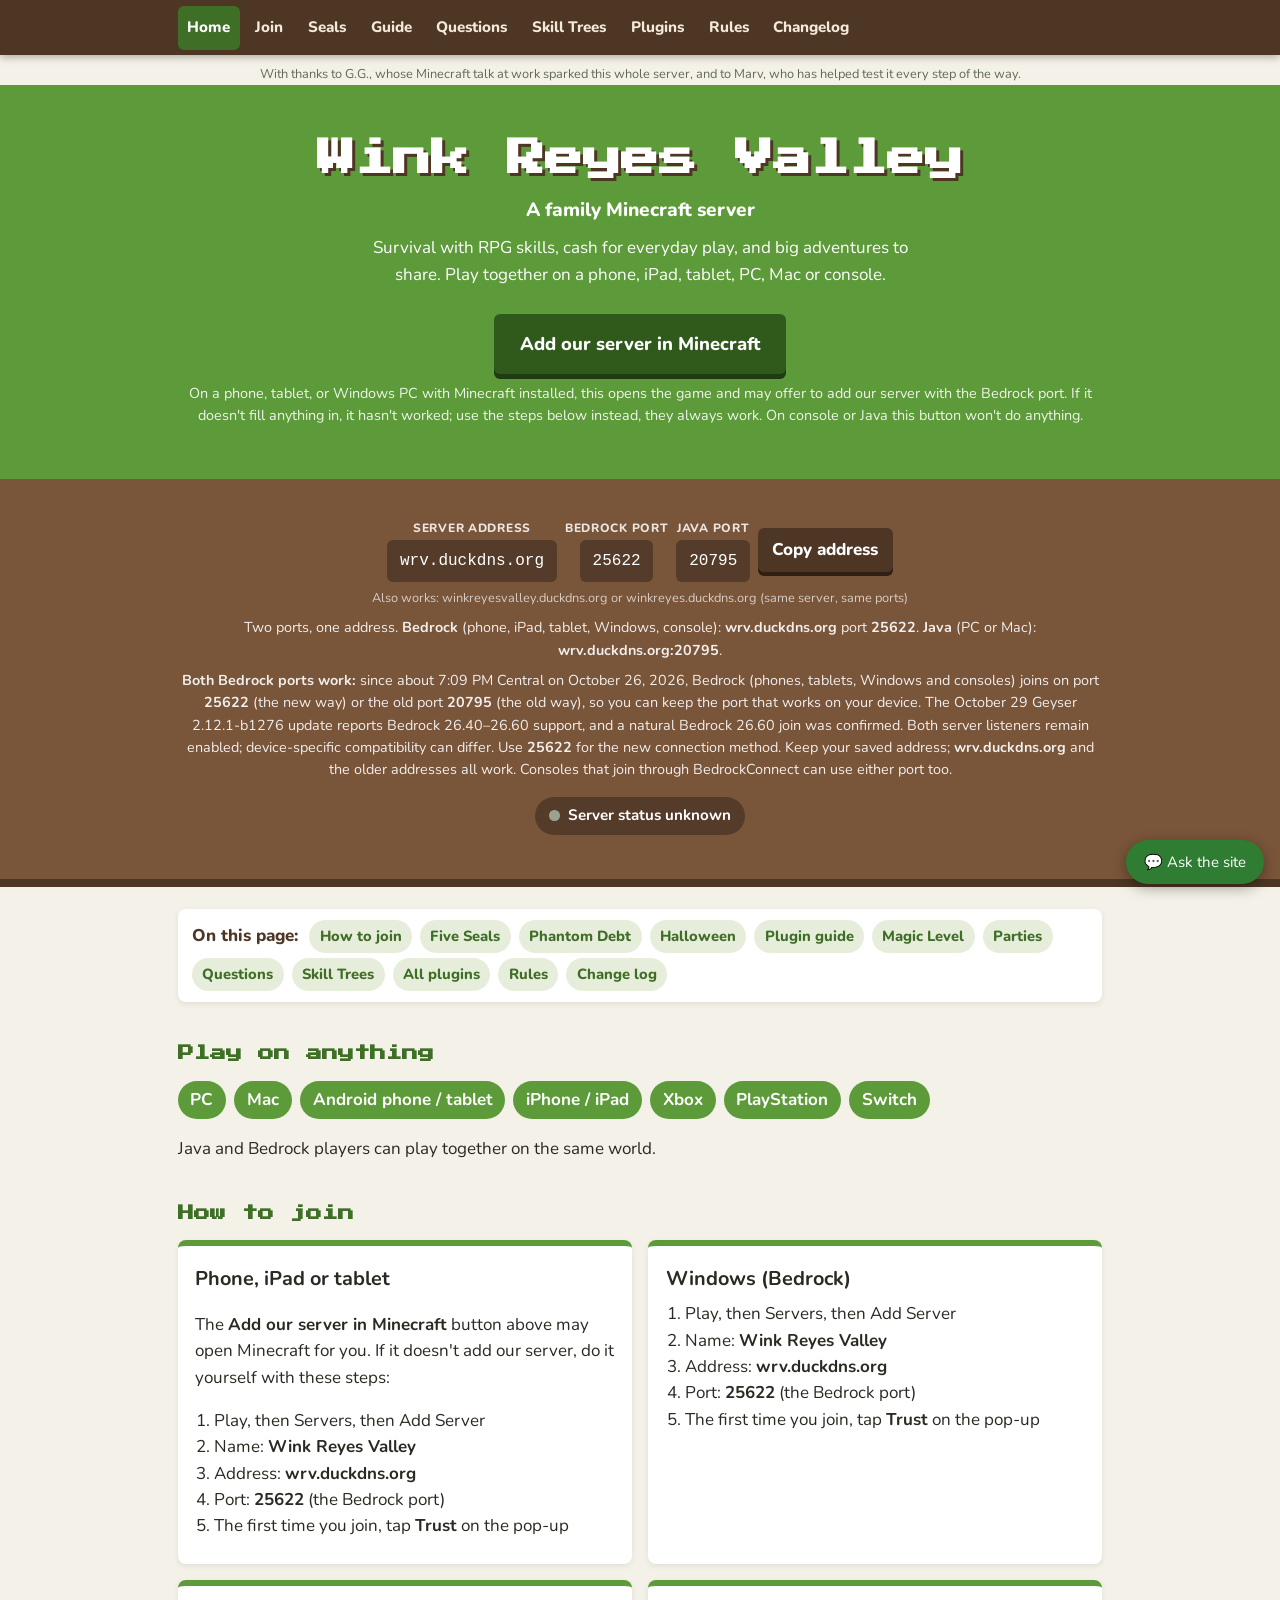
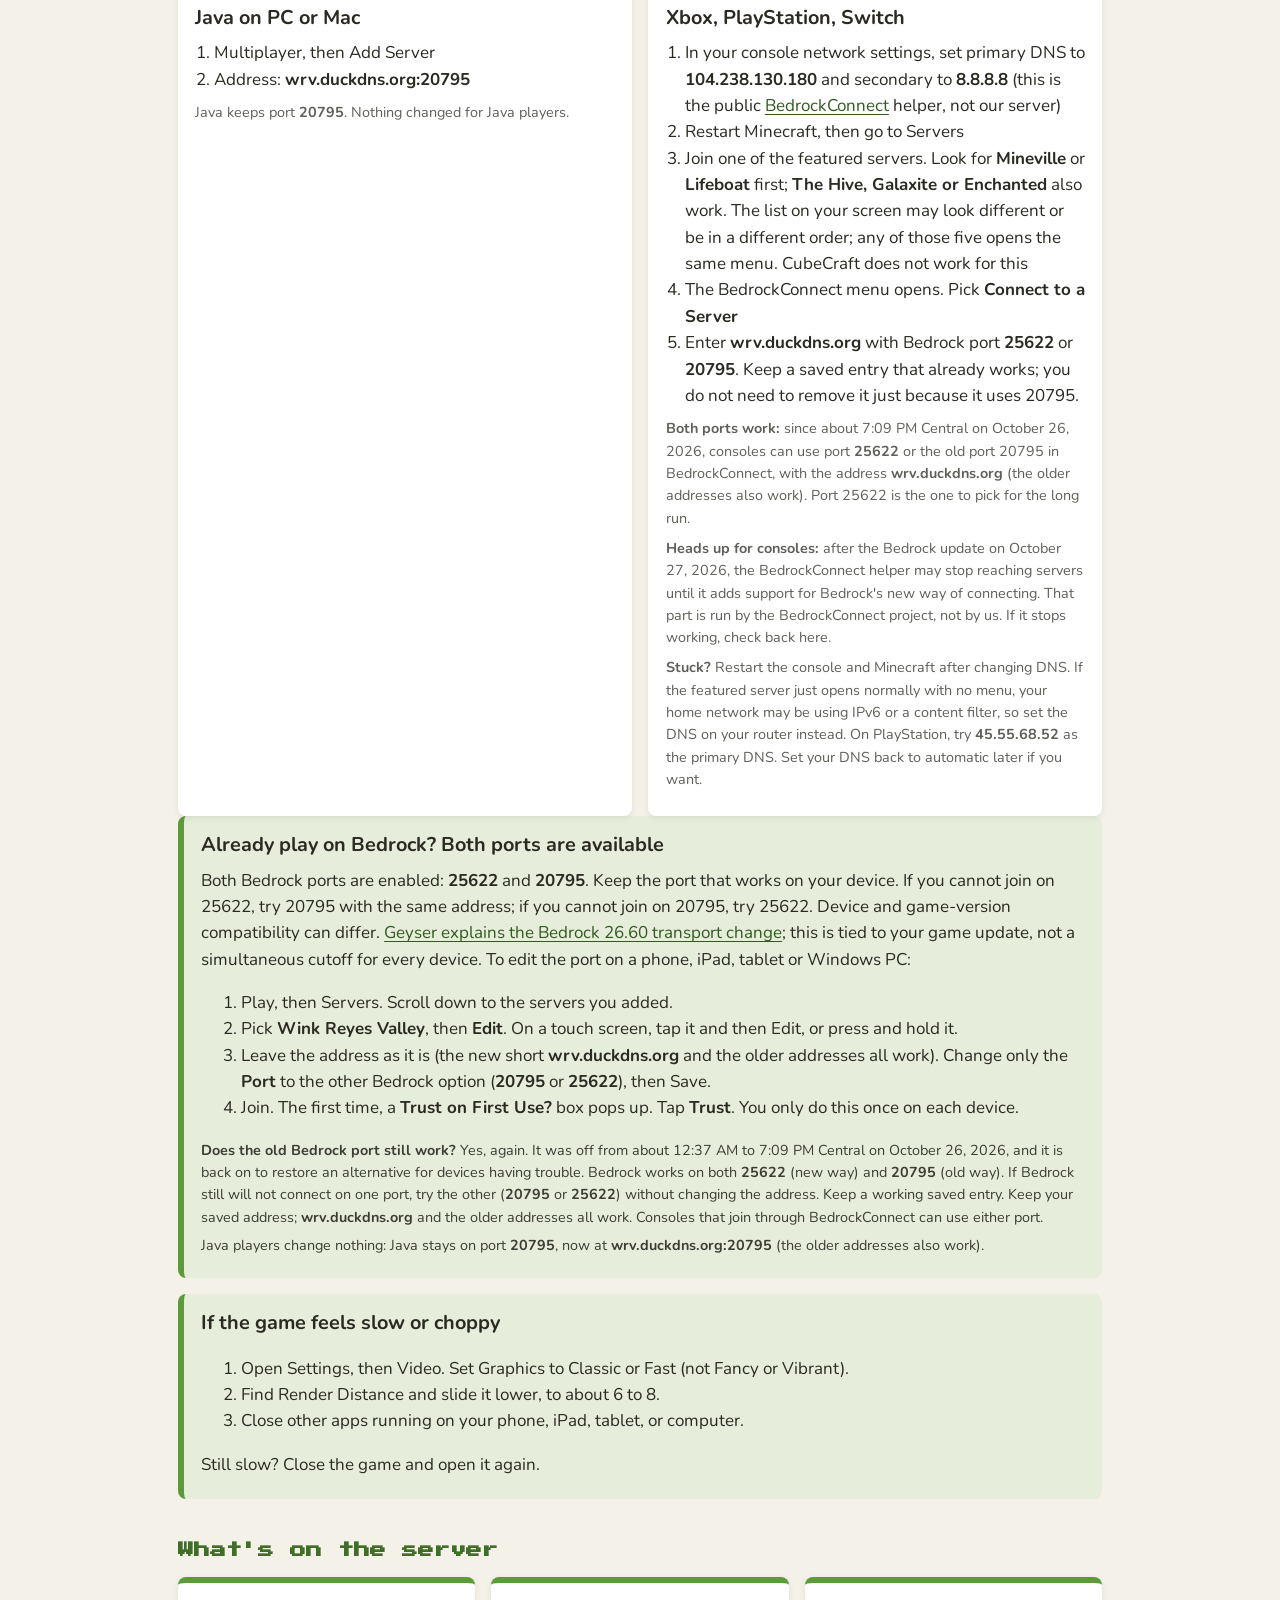
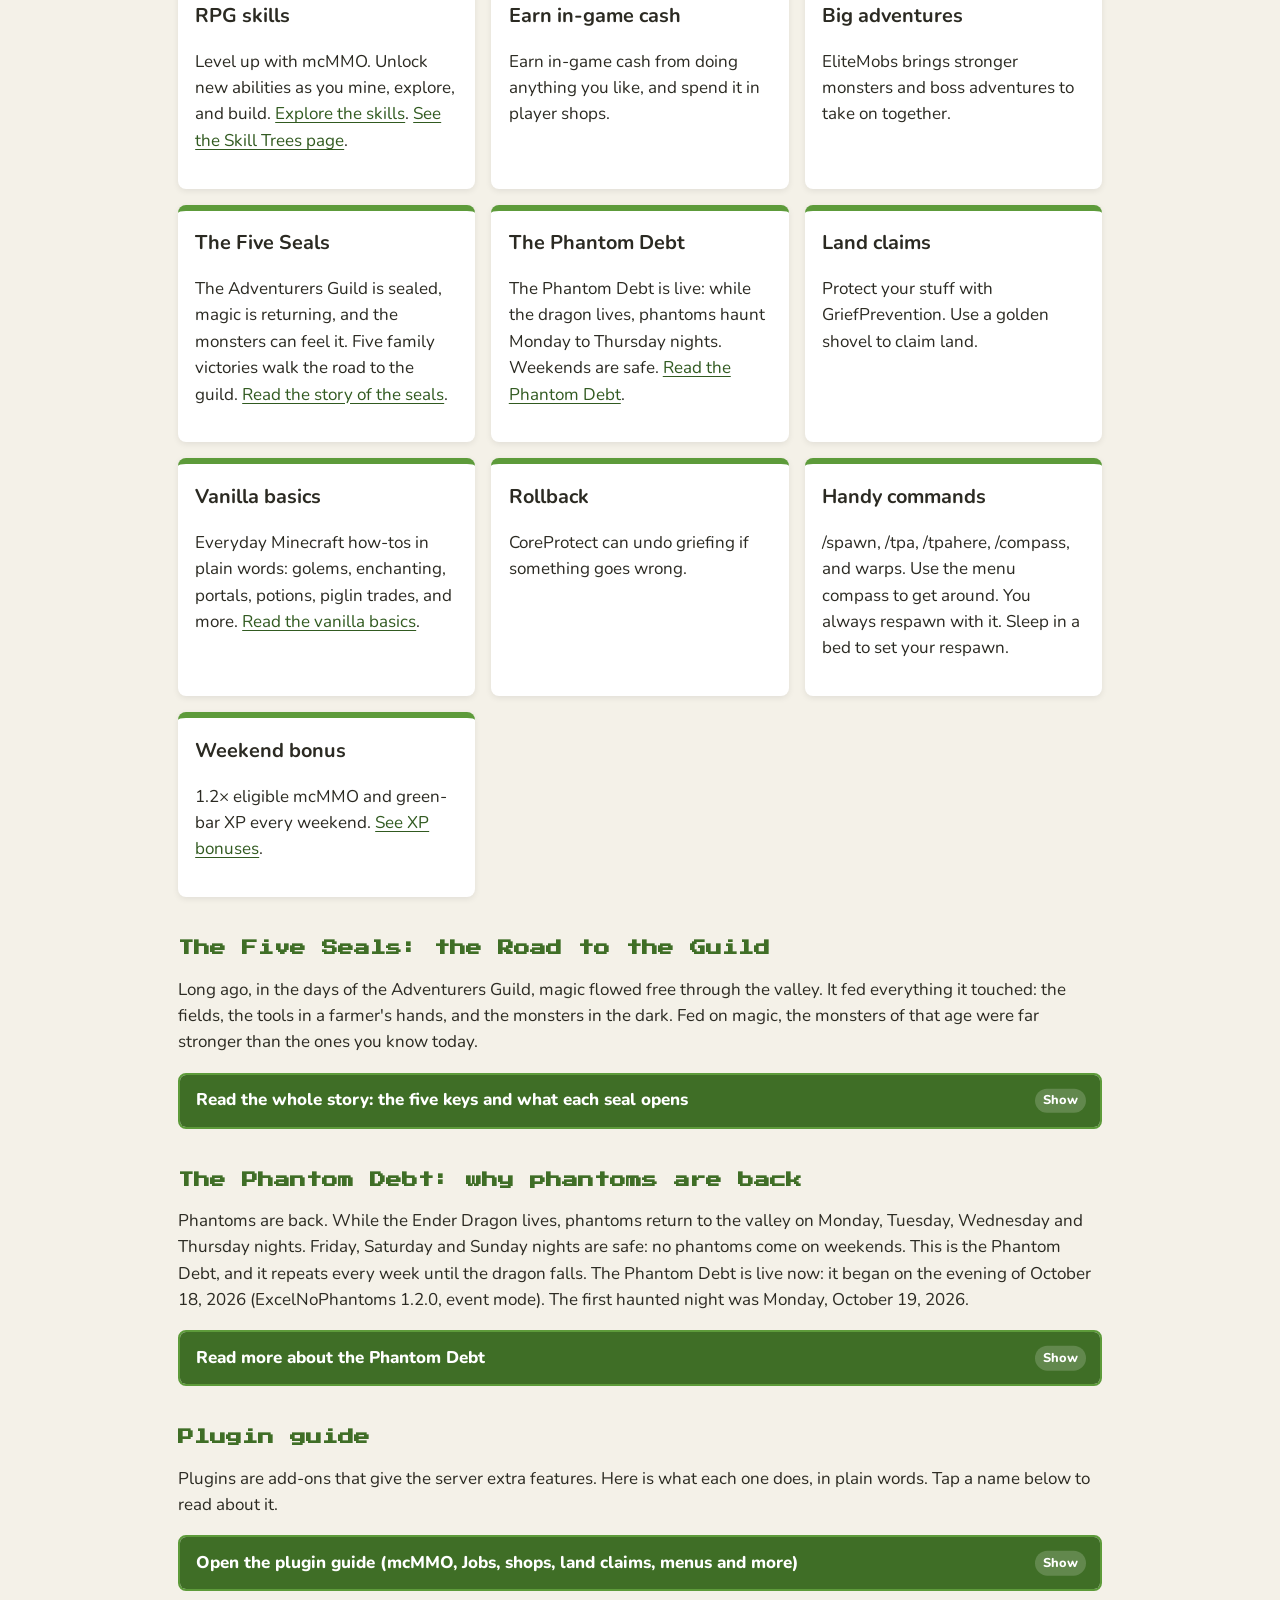
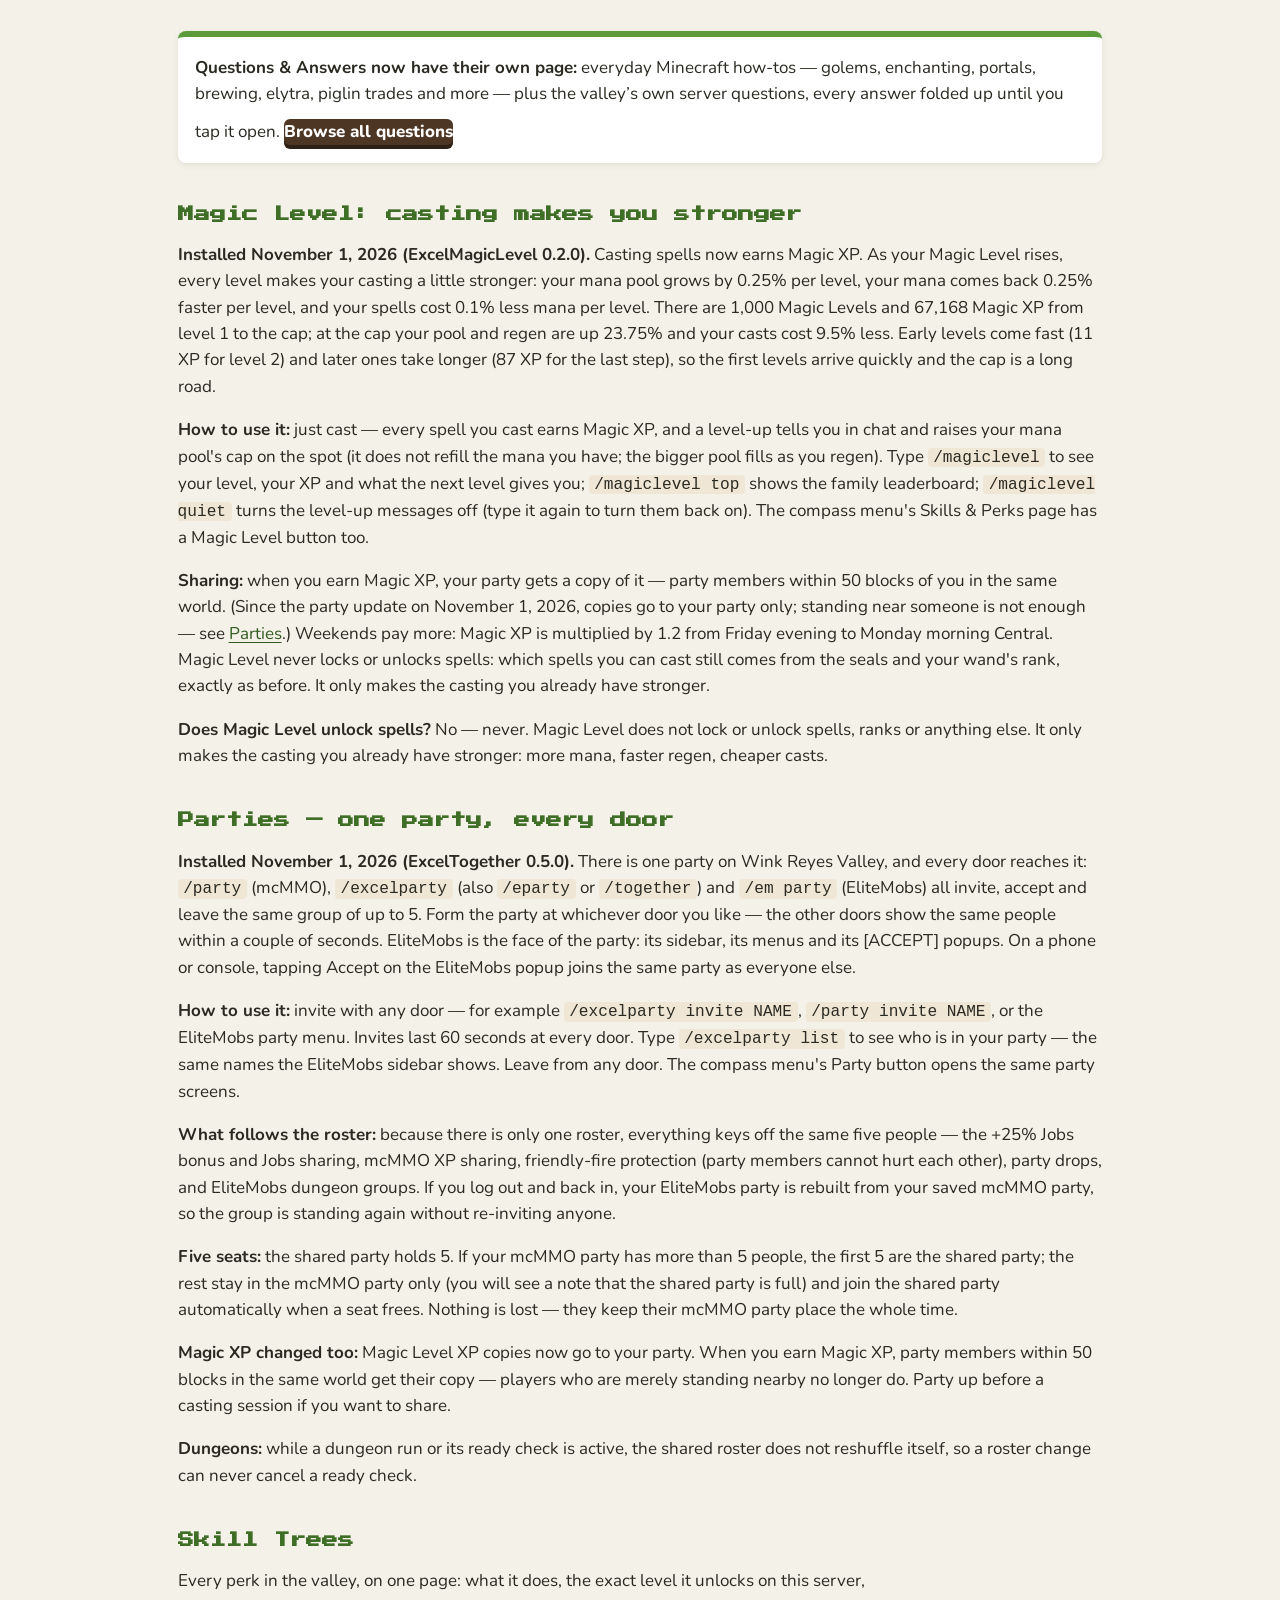
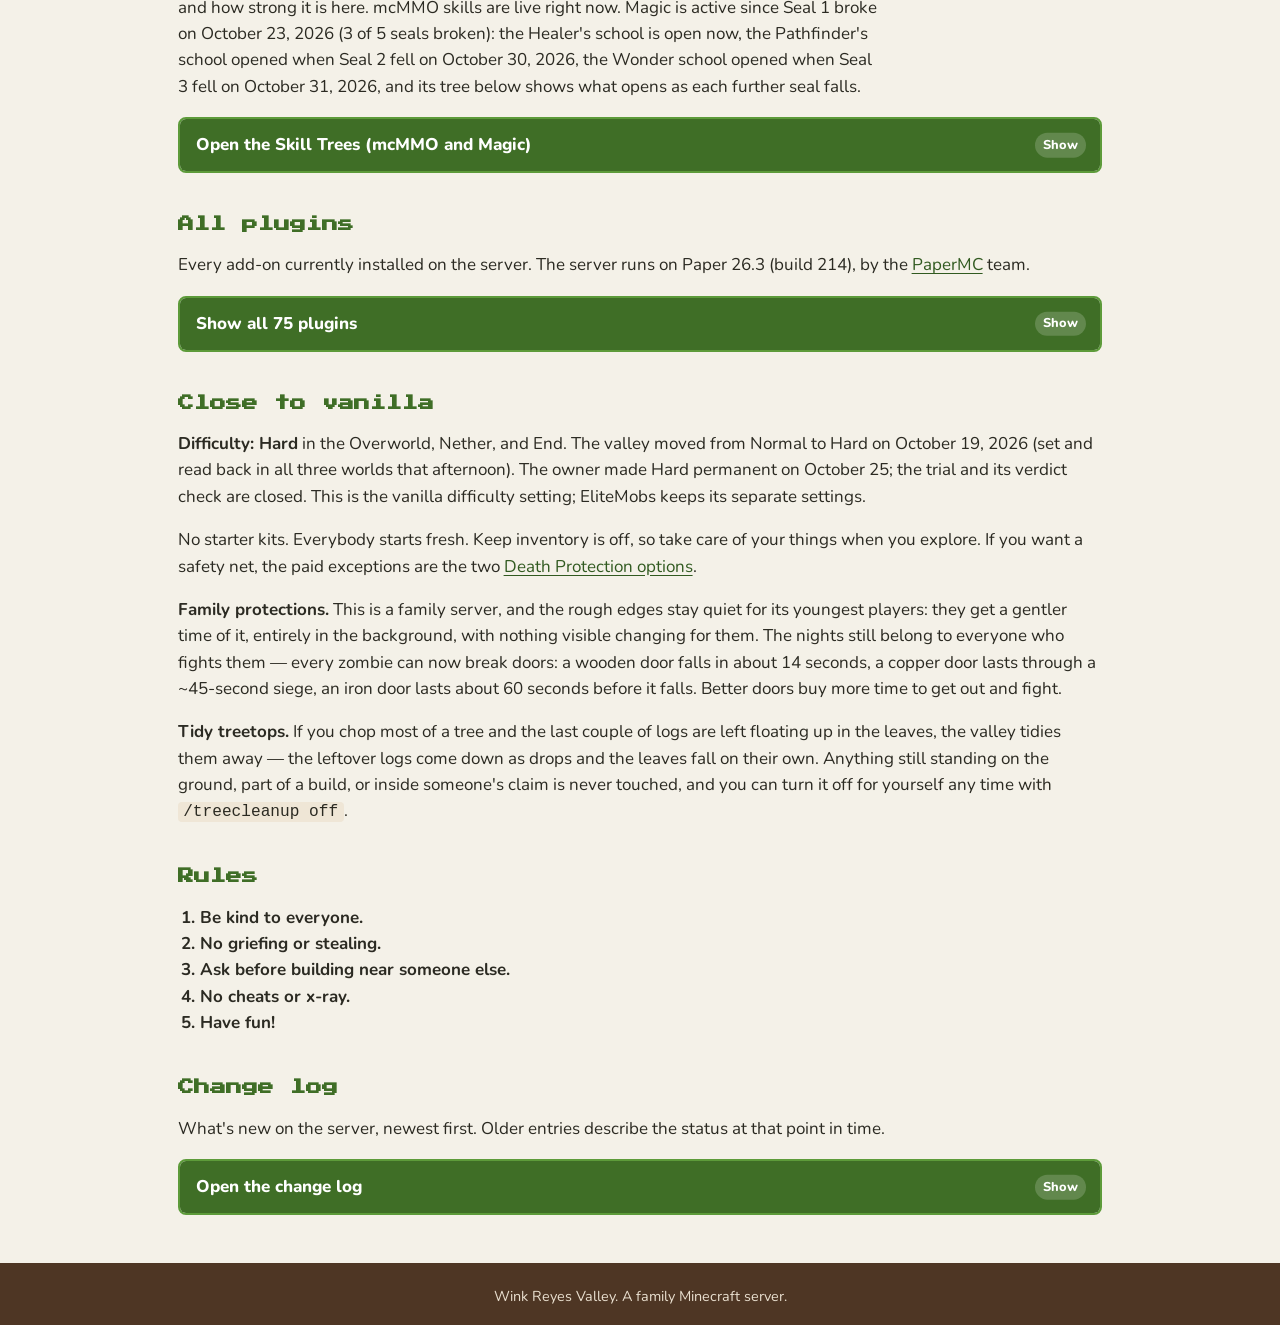
==== commit e2f4c739: "Upload Brain Games 0.3.0 index and ai-knowledge files Staging upload of the new index.html content (" ====
--- a/index-corrected.html
+++ b/index-corrected.html
@@ -2643,7 +2643,7 @@
     <h2>All plugins</h2>
     <p>Every add-on currently installed on the server. The server runs on Paper 26.3 (build 214), by the <a href="https://papermc.io" target="_blank" rel="noopener noreferrer">PaperMC</a> team.</p>
     <details class="sec-fold" id="all-plugins-more">
-      <summary>Show all 62 plugins</summary>
+      <summary>Show all 75 plugins</summary>
       <div class="sec-fold-body">
     <div class="howto" id="excel-plugin-names"><h3>Which plugins are ours?</h3>
       <p>Look for <b>Created by us</b> for our custom add-ons, or <b>Modified by us</b> where we changed an existing plugin. Our website and GitHub use an <b>Excel name (original name)</b> so you can recognize both. Other plugins keep their authors’ names and credit.</p>
@@ -2728,6 +2728,7 @@
         <tr><td>ExcelTreeCleanup<small class="plugin-next">Created by us</small></td><td><span class="pv">0.1.0</span><small class="pv-when">installed October 20, 2026, about 6:39 AM Central</small></td><td>Tidy treetops: if you chop most of a tree and the last couple of logs are left floating up in the leaves, the valley tidies them away — the leftover logs come down as drops and the leaves fall on their own. It only ever touches a small floating remnant (up to 3 logs) of a tree you were just chopping: anything still standing on the ground, part of a build, or inside someone's claim is never touched, and normal chopping is never changed — this is not a tree feller. Turn it off for yourself any time with <code>/treecleanup off</code> (and back on with <code>/treecleanup on</code>); your choice is remembered across restarts. Works the same on computers (Java) and on phones, tablets, and consoles (Bedrock). 84 of 84 automated checks pass, plus a full test-server rig. <b>Still to check in game:</b> one real chop leaving a treetop, on a computer and on a phone.</td></tr>
         <tr><td>AutoBroadcaster<small class="plugin-next">Third-party</small></td><td><span class="pv">1.4.0</span><small class="pv-when">live version, checked in the server start-up log October 23, 2026, about 10:19 PM Central</small></td><td>Every few minutes a [Tip] rotates in chat, like party play, claims, the shops, <code>/childproof</code> and <code>/cosmetics</code>. October 26, 2026, about 2:07 AM Central: the <code>/seals</code> tip no longer says 0 of 5; it now says <code>/seals</code> shows the road and how many seals are already broken.</td></tr>
         <tr><td>DecentHolograms<small class="plugin-next">By DecentSoftware</small></td><td><span class="pv">2.10.2</span><small class="pv-when">live version, checked in the server start-up log October 23, 2026, about 10:19 PM Central</small></td><td>Shows floating text signs (holograms) in the world.</td></tr>
+        <tr><td>ExcelBrainGames<small class="plugin-next">Created by us</small></td><td><span class="pv">0.3.0</span><small class="pv-when">installed November 5, 2026, about 5:45 AM Central</small></td><td>Brain games that pay. Open them with the <b>Brain Games</b> button on the compass (Server Menu), or type <code>/games</code> (also <code>/brain</code> or <code>/puzzles</code>). All six games are live. <b>Word Search:</b> a fresh letter grid every round. Pick a theme (Animals, Food, Minecraft, Space, Ocean or School), then hunt the hidden words on the word list: tap the first letter of a word, then tap its last letter, and a found word lights up and crosses off the list. Kid boards are 6 by 6 with 5 short words running across and down, and pay $40. Standard boards are 9 by 6 with 8 words and pay $90. Challenge boards are 9 by 6 with 10 longer words running every direction, backwards included, and pay $150. Finish a Standard or Challenge board inside the time shown and a 20% speed bonus is added. <b>Memory Match:</b> flip two cards at a time and find the matching pairs. Kid (6 pairs) pays $30, Standard (8 pairs) $55, Big (12 pairs) $100 and Giant (18 pairs) $160, and finishing in few flips adds a 20% bonus. <b>Sudoku:</b> a fresh puzzle every round, and every puzzle has exactly one solution. Pick a number from the palette first, then tap cells to place it; the eraser clears a cell you placed, and the given numbers are locked. Kid boards are 4 by 4 and use pictures instead of numbers (pick a picture, then tap its cells) and pay $25. The 6 by 6 pays $60. The 9 by 9 sizes pay $120 (Easy), $180 (Medium) and $250 (Hard), and finishing a Medium or Hard inside the time shown adds a 20% bonus. The 9 by 9 board is bigger than the menu, so it shows in two views: one shows rows 1 to 5, the other rows 5 to 9 (row 5 is on both), and you swap with the page button. The number palette comes in two banks, 1 to 5 and 6 to 9: tap the bank button to swap. The Check button marks your wrong numbers in red: on the grown-up sizes each check costs 10% of that board's prize, up to 3 checks, and on the Kid size checks are free. Closing a 9 by 9 board is the normal menu close; the round is saved and waiting when you come back. <b>Quick Math:</b> 10 questions a round. Type your answer in chat; a wrong answer shows the right one and moves on. You earn for every question you get right: 10 out of 10 pays $25 on Kid (adding and subtracting, with 3 tap choices instead of typing), $50 on Standard and $90 on Challenge. <b>Word Scramble:</b> 5 scrambled words a round. Type the unscrambled word in chat. Kid words are short with 3 tap choices and pay $10 a word, $50 a round, and kids can retry until they get it. Standard pays $20 a word, $100 a round, with one try per word; the Hint button shows the first letter and halves that word's pay. <b>Riddle of the Day:</b> one riddle a day, the same riddle for everyone, drawn from the riddle list. Type your answer in chat: you get 3 tries. A correct answer pays $100, and a hint costs $25 off the prize (the prize never drops below $25). Answers are checked kindly: capitals, a or the at the front, and common other spellings of the answer all count. <b>The money rules:</b> every Brain Game shares one daily limit, so no player earns more than $1,500 a day across all the games, and the first finished game each day adds a streak bonus: $10 for each day of your streak, up to $50. The kid sizes are sized for kid players: kid-flagged players earn the full price there, and grown-ups earn half on the kid sizes. Playing along is welcome; the half rate keeps the kid boards from becoming a money farm. A round pays only once, when it is finished, and a round you leave unfinished is saved: close the board, log out, even ride out a restart, and your round is waiting on the game button when you come back.</td></tr>
       </tbody>
     </table></div>
       <p class="to-top"><a href="#top">Back to top</a></p>
@@ -2760,9 +2761,17 @@
       <summary>Open the change log</summary>
       <div class="sec-fold-body">
     <details open>
+      <summary>Nov 5, 2026</summary>
+      <ul>
+        <li id="cl-brain-games-all-six"><b>All six Brain Games are live: Sudoku, Quick Math, Word Scramble and the Riddle of the Day join Word Search and Memory Match.</b> Installed November 5, 2026, about 5:45 AM Central (ExcelBrainGames 0.3.0). Sudoku: pick a number from the palette first, then tap cells to place it. Kid 4 by 4 uses pictures instead of numbers and pays $25; 6 by 6 pays $60; the 9 by 9 sizes pay $120 (Easy), $180 (Medium) and $250 (Hard). The 9 by 9 board shows in two views (rows 1 to 5, then rows 5 to 9) with a banked number palette, and the Check button marks wrong numbers in red: on the grown-up sizes each check costs 10% of the prize. Quick Math asks 10 questions (Kid $25, Standard $50, Challenge $90) and Word Scramble gives 5 scrambled words (Kid $50, Standard $100): type your answers in chat. The Riddle of the Day is one riddle a day for everyone and pays $100, with a hint for $25 off. Full details: the ExcelBrainGames row in <a href="#all-plugins">All plugins</a>.</li>
+        <li id="cl-brain-games"><b>Brain Games are live: Word Search and Memory Match.</b> Installed November 5, 2026, about 12:16 AM Central (ExcelBrainGames 0.1.0). Tap the Brain Games button on the compass, or type <code>/games</code>. Word Search deals a fresh letter grid every round: tap a word's first letter, then tap its last letter, to circle it, and finished boards pay. Memory Match flips cards to find the pairs. The kid sizes are live too: full price for kid players, half for grown-ups, and every game shares a $1,500-a-day earning limit. Sudoku, Quick Math, Word Scramble and the Riddle of the Day followed later the same morning (see the entry above). Full details: the ExcelBrainGames row in <a href="#all-plugins">All plugins</a>.</li>
+      </ul>
+    </details>
+    <details>
       <summary>Nov 4, 2026</summary>
       <ul>
         <li id="cl-party-leave-fix"><b>Leaving the party works from every door now.</b> Fixed November 4, 2026, about 12:30 AM Central (ExcelTogether 0.5.3). Leaving the party used to stick only sometimes: leaving through the EliteMobs party menu could quietly put you back in the party, and a leader disbanding through <code>/party</code> could do the same. Now every door ends the one party everywhere — <code>/excelparty leave</code>, <code>/party leave</code> or <code>/party disband</code>, and the EliteMobs party leave — and it stays left when you log out and back in. Full details: <a href="#parties">Parties</a>.</li>
+        <li id="cl-brain-games-built"><b>Brain Games are built: Word Search and Memory Match.</b> Built November 4, 2026 (ExcelBrainGames 0.1.0). Mike lifted the hold and picked the games on November 4 (Word Search is his own favorite), approved the kid word lists the same evening, and the install followed in the next empty-server window (see the Nov 5 entry). Full details: the ExcelBrainGames row in <a href="#all-plugins">All plugins</a>.</li>
       </ul>
     </details>
     <details>
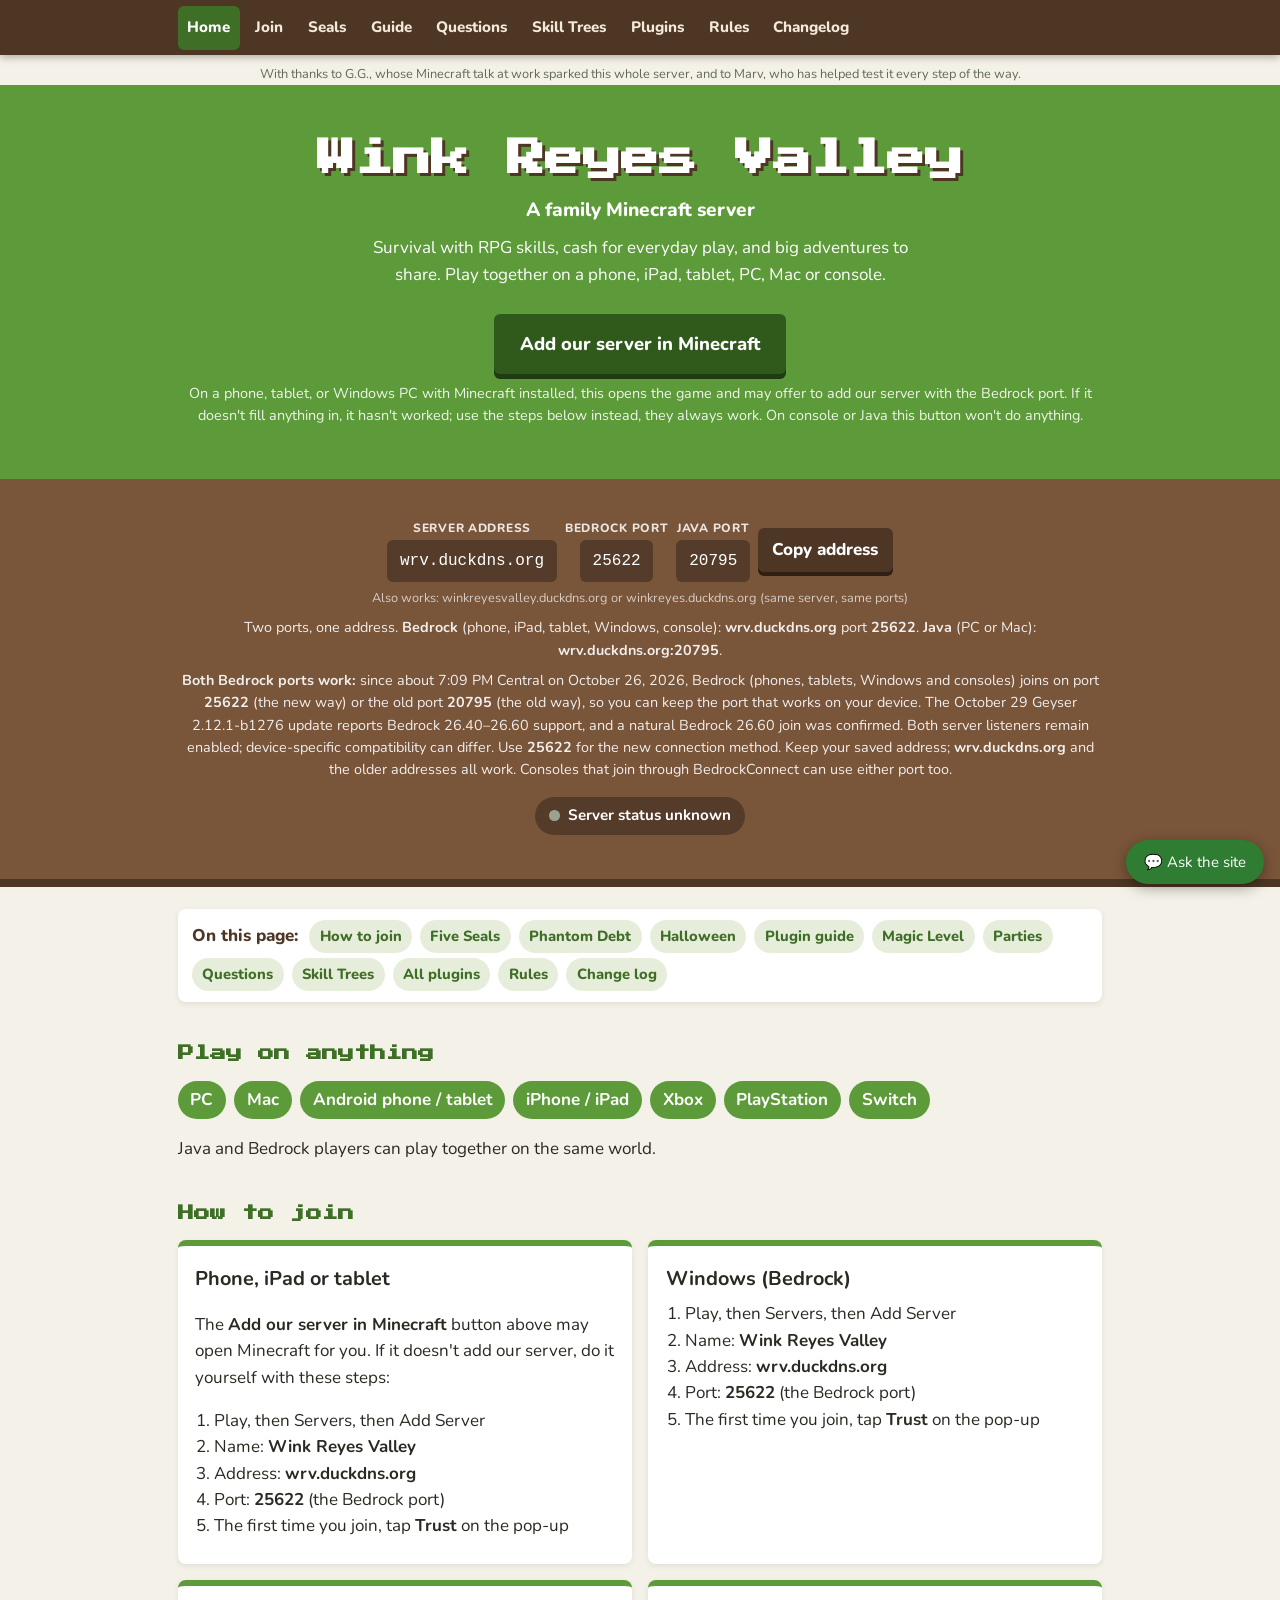
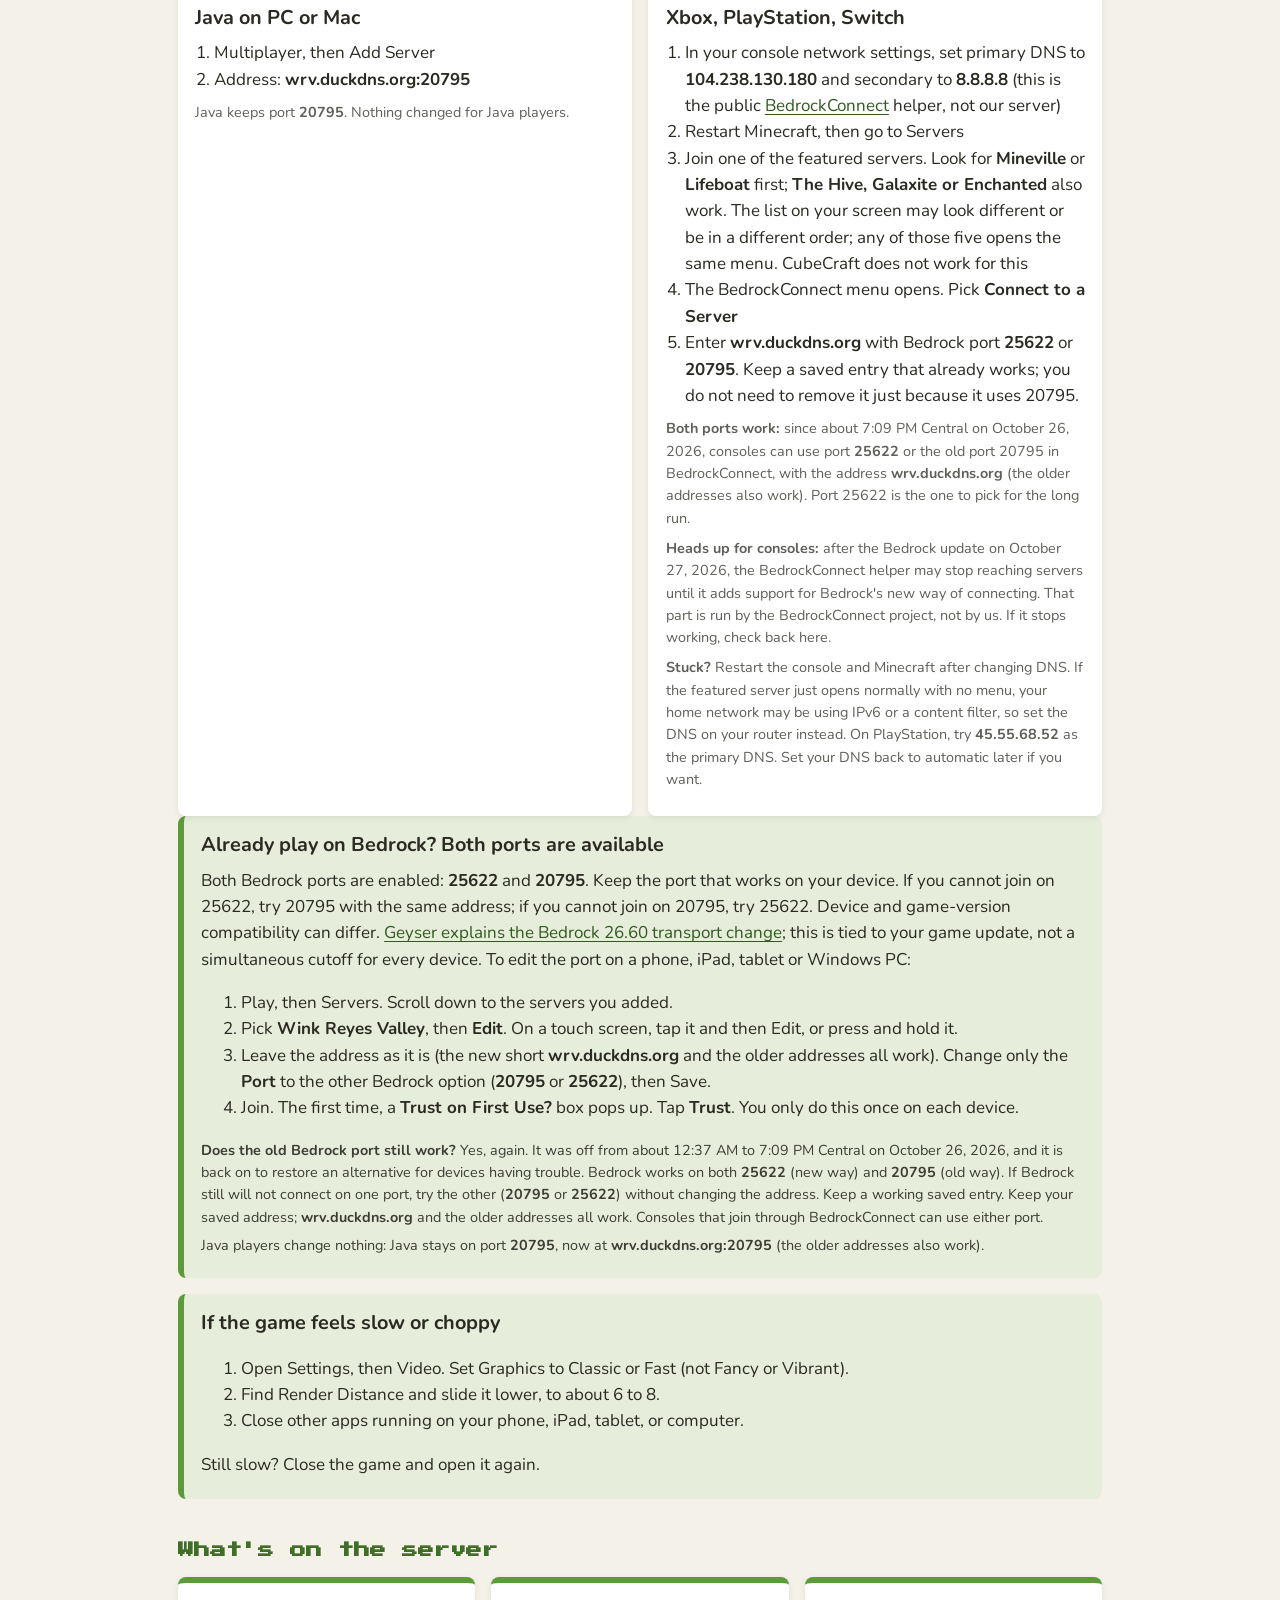
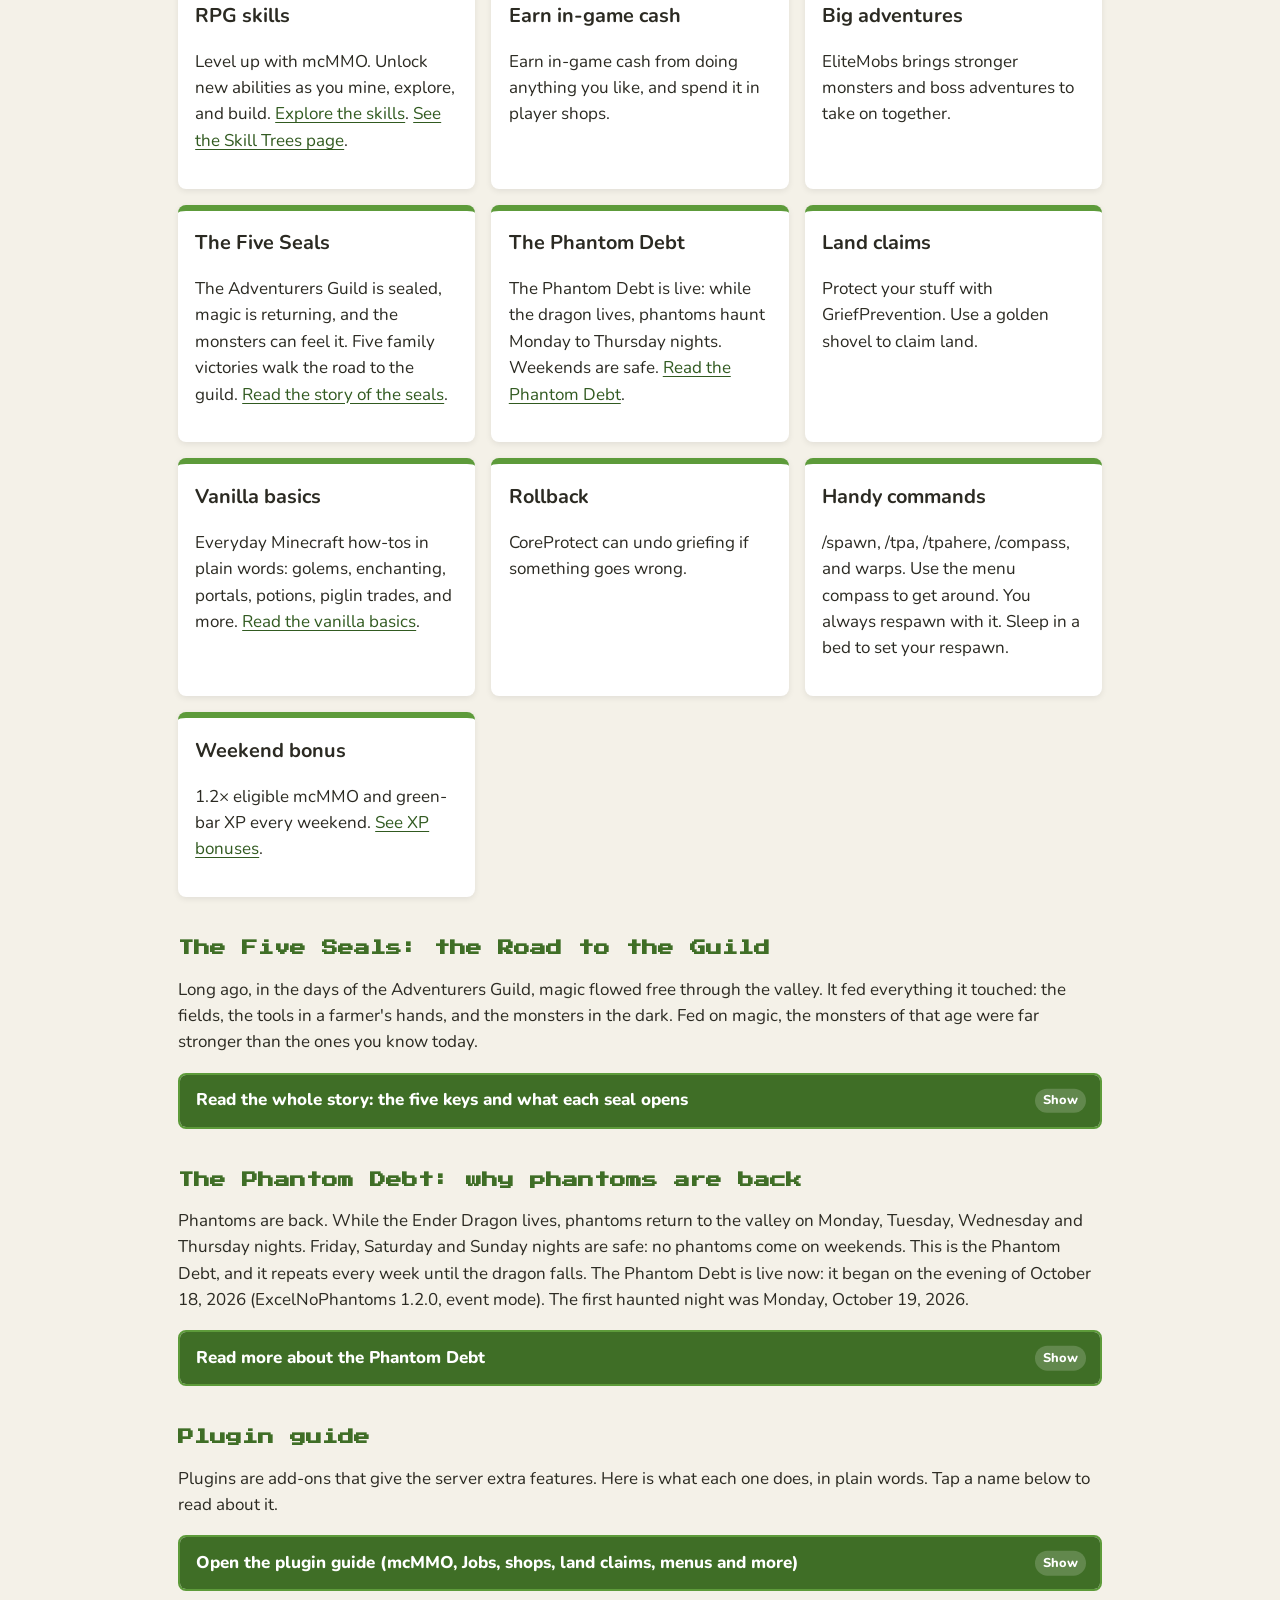
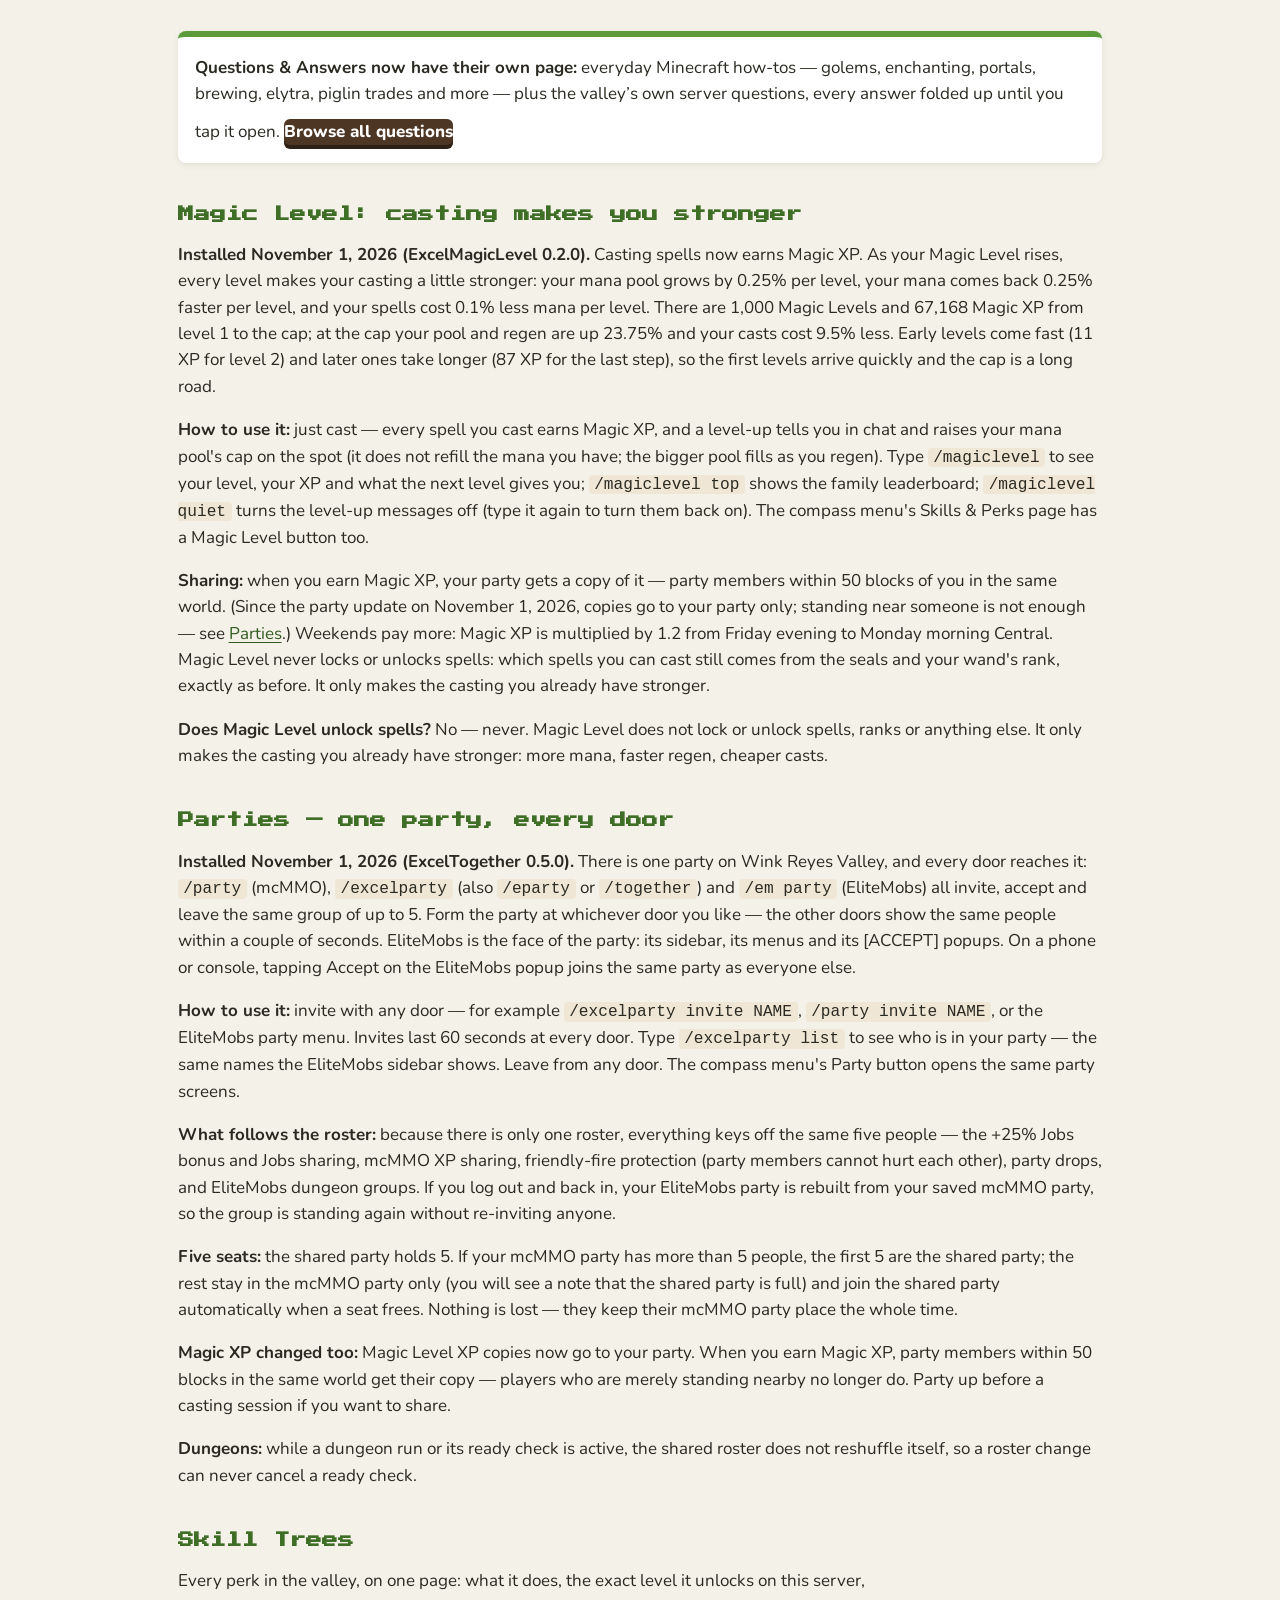
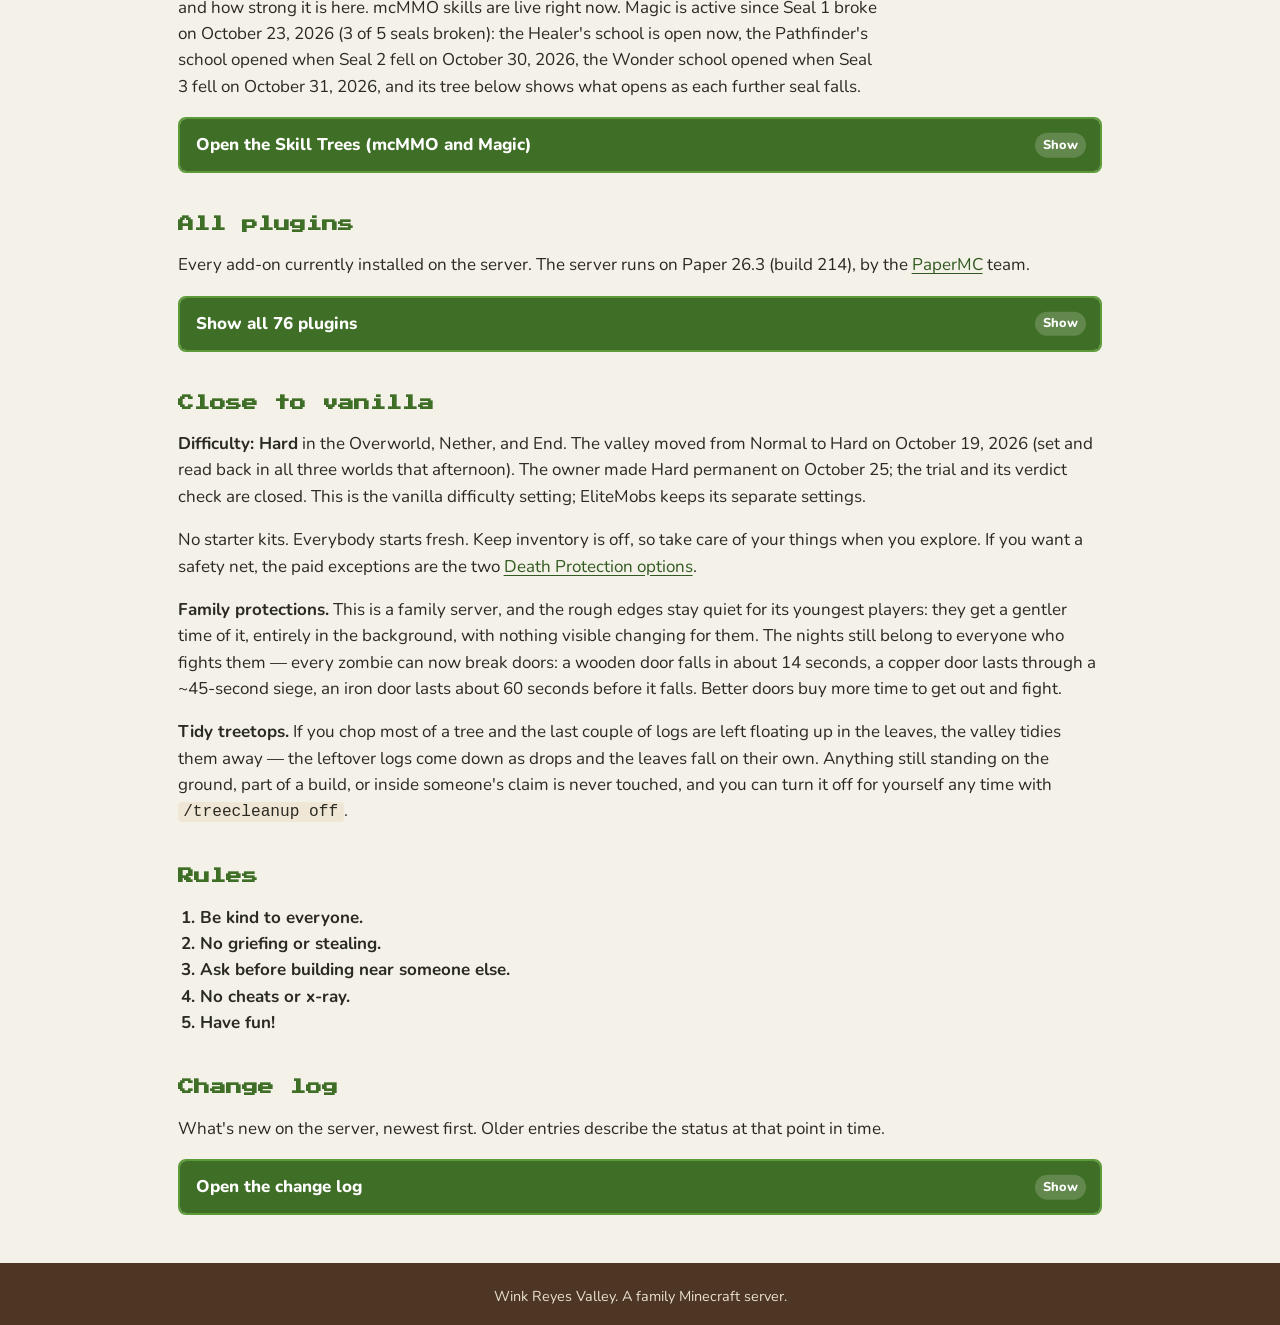
==== commit 7b21724b: "Add ExcelLandmarks 0.1.0 website surfaces Upload new index.html content as index-corrected.html (to " ====
--- a/index-corrected.html
+++ b/index-corrected.html
@@ -2643,7 +2643,7 @@
     <h2>All plugins</h2>
     <p>Every add-on currently installed on the server. The server runs on Paper 26.3 (build 214), by the <a href="https://papermc.io" target="_blank" rel="noopener noreferrer">PaperMC</a> team.</p>
     <details class="sec-fold" id="all-plugins-more">
-      <summary>Show all 75 plugins</summary>
+      <summary>Show all 76 plugins</summary>
       <div class="sec-fold-body">
     <div class="howto" id="excel-plugin-names"><h3>Which plugins are ours?</h3>
       <p>Look for <b>Created by us</b> for our custom add-ons, or <b>Modified by us</b> where we changed an existing plugin. Our website and GitHub use an <b>Excel name (original name)</b> so you can recognize both. Other plugins keep their authors’ names and credit.</p>
@@ -2700,7 +2700,7 @@
         <tr><td>ExcelSealAlerts<small class="plugin-next">Created by us</small></td><td><span class="pv">0.1.0</span><small class="pv-when">installed October 24, 2026, about 6:42 PM Central</small></td><td>Behind the scenes, for Mike only. When a guild seal fight starts or a seal falls, it sends Mike a private alert, so he knows right away even when he is not on the server. Read-only: no commands for players and no gameplay changes. Alert delivery is live (fixed Oct 30, 2026): the plugin posts to a small receiver page on the server's own web account, and alerts reach Mike in batches about every 10 minutes while a trial is being watched.</td></tr>
         <tr><td>ExcelTrash<small class="plugin-next">Created by us</small></td><td><span class="pv">0.3.0</span><small class="pv-when">installed October 26, 2026, about 2:07 AM Central; 0.2.0 on October 24</small></td><td>Version 0.3.0 (installed October 26, 2026, about 2:07 AM Central): OK now asks first. The first tap shows <b>Tap again to delete</b> with the number of items, and a second tap deletes; chat then says how many items went and how to get them back. Trash from a chest is easier: the button names the chest you are looking at, or tap it and then tap the chest. New help book button, <code>/trash help</code>, and a one-time tip. Version 0.2.0 (installed October 24, 2026, about 6:42 PM Central): put items in the trash slots and press OK to throw them away. Closing the screen without OK gives everything back, so nothing is lost by accident. Type <code>/trash</code> (or <code>/bin</code>) to open a trash bin and throw items away. Changed your mind? <code>/trash undo</code> brings back your last batch within 5 minutes, one time. See <a href="#trash-bin">the trash bin</a>.</td></tr>
         <tr><td>ExcelClaimFly (Build Flight)<small class="plugin-next">Created by us</small></td><td><span class="pv">0.1.0</span><small class="pv-when">installed October 25, 2026, about 11:18 PM Central</small></td><td>NEW (installed October 25, 2026, about 11:18 PM Central): the <a href="#build-flight">Build Flight Pass</a>. Buy it in the Spawn Shop, Travel &amp; Animals, for $1,000 and fly for 30 minutes, but only inside your own claim. Double-tap jump to fly. Leaving your claim, getting hit by a mob or an arrow, or starting a fight turns flight off and you land with no fall damage; the timer keeps running, and you can fly again once the fight is over if you are still in your claim. The time is a LuckPerms timed permission, so it keeps counting while you are logged off and survives restarts. <code>/buildfly</code> shows your time left. Works on Bedrock too: the purchase is a tap-to-confirm pop-up and double-tapping jump starts flight. Tested on our test server with Java and Bedrock test players; not yet checked on a real phone.</td></tr>
-        <tr><td>ExcelEliteLadder<small class="plugin-next">Created by us</small></td><td><span class="pv">0.1.1</span><small class="pv-when">installed October 26, 2026, about 12:07 AM Central; 0.1.0 on October 25, 11:18 PM</small></td><td>Version 0.1.1 (installed October 26, 2026, about 12:07 AM Central) set the last step's spawn rate to about 12 of every 100, at Seal 4 strength. The road was re-decided on November 1, 2026: the ladder now tops out at Seal 4 with its fiercest step (about 11 of every 100, about 135% harder, your hits at about 40%, and the highest ceiling on elite strength), and the fifth seal opens the Guild without moving the wild again, so an update carrying the new step table lands before the fourth seal falls. Nothing else changes, and nothing changes today. Version 0.1.0 NEW (installed October 25, 2026, about 11:18 PM Central), behind the scenes: harder wild monsters now step up automatically as each seal breaks. When a seal falls, it moves the wild elites to that seal's step on <a href="#seals-today">the road</a>, waiting until nobody is online to make the change, and keeps a backup each time. Steps only ever go up. Today it holds the Seal 3 step (3 of 5 seals broken; the step up landed November 1, 2026).</td></tr>
+        <tr><td>ExcelEliteLadder<small class="plugin-next">Created by us</small></td><td><span class="pv">0.2.0</span><small class="pv-when">installed November 5, 2026, about 6:12 AM Central; 0.1.2 on November 1, 2026; 0.1.1 on October 26, 2026; 0.1.0 on October 25, 2026</small></td><td>Version 0.2.0 (installed November 5, 2026, about 6:12 AM Central), behind the scenes: the step table now lives in a config file, <code>ladder.yml</code>, instead of being built into the plugin, and the file is guarded by strict validation: a mistyped or broken table is refused whole, the problem is named in the server log, and the last good table keeps running. The ladder values themselves are unchanged, so the wild plays exactly as before, and future ladder tuning no longer needs a new plugin version. Version 0.1.2 (installed November 1, 2026) carried the re-decided road: the ladder tops out at Seal 4 with its fiercest step (about 11 of every 100, about 135% harder, your hits at about 40%, and the highest ceiling on elite strength), and the fifth seal opens the Guild without moving the wild again. Version 0.1.1 (installed October 26, 2026, about 12:07 AM Central) set the last step's spawn rate to about 12 of every 100, at Seal 4 strength. Version 0.1.0 NEW (installed October 25, 2026, about 11:18 PM Central), behind the scenes: harder wild monsters now step up automatically as each seal breaks. When a seal falls, it moves the wild elites to that seal's step on <a href="#seals-today">the road</a>, waiting until nobody is online to make the change, and keeps a backup each time. Steps only ever go up. Today it holds the Seal 3 step (3 of 5 seals broken; the step up landed November 1, 2026).</td></tr>
         <tr><td>ExcelVaults (Trial Vaults)<small class="plugin-next">Created by us</small></td><td><span class="pv">0.1.1</span><small class="pv-when">installed October 26, 2026, about 2:15 AM Central; 0.1.0 on October 25</small></td><td>Version 0.1.1 (installed October 26, 2026, about 2:15 AM Central): on a phone or console, tapping a used vault says "Sneak + tap it, or type /vaults, to reopen it now for $X." and opens the Reopen / Cancel window right away, because phones cannot press chat buttons. Nothing is charged until you tap Reopen, and the window opens at most once every 30 seconds for the same vault. <code>/vaults help</code> uses tap words (on a controller: sneak, then press LT). On a computer the [Reopen now: $X] chat button works as before, and the <code>/vaults</code> list says "Click a [Reopen] button". <b>Still to check in game:</b> a real phone and a controller. Version 0.1.0 NEW (installed October 25, 2026, about 11:18 PM Central): trial chamber vaults reopen. A vault you already opened reopens for you after 24 hours of real time (it keeps counting while you are offline), and you still need a trial key to open it. Click or tap a used vault to see how long is left. In a hurry? Sneak and right-click it (sneak and tap on Bedrock), or type <code>/vaults</code>, to reopen it early with your Jobs money: up to $750, less the closer it is to ready (never below $50). A confirm screen shows the price and your balance first. Ominous vaults stay as they are until the second seal falls. Tested on our test server with Java and Bedrock test players; not yet checked on a real phone.</td></tr>
         <tr><td>ExcelItemInsight<small class="plugin-next">Created by us</small></td><td><span class="pv">0.1.0</span><small class="pv-when">installed October 20, 2026, about 1:21 PM Central</small></td><td>NEW. Your gear explains itself: every enchanted item carries a short block under its own text saying what each of its enchantments does at that item's level, with the real numbers — all 43 enchantments in the game, enchanted books included — and weapons also show their true total hit. The green Attack Damage line still shows the item's base damage only — that is how the game draws it, not a bug: Sharpness adds its damage inside the hit itself (a Sharpness 5 diamond sword reads 7 there but hits for 10). Old gear picks up its explanation the next time you handle it; enchanting, the anvil and the grindstone keep it current. 960 of 960 automated checks pass, plus a full test-server rig. <b>Still to check in game:</b> the first enchanted item handled in game showing its block — a Sharpness 5 sword is the natural first look.</td></tr>
         <tr><td>ExcelWitherSkulls<small class="plugin-next">Created by us</small></td><td><span class="pv">0.1.0</span><small class="pv-when">installed October 21, 2026, about 10:52 PM Central</small></td><td>NEW. Elite wither skeletons pay their skulls. When a player beats an elite wither skeleton, its chance to drop a wither skeleton skull rises to about 1 in 4 — far above the ordinary chance — so the road to the three skulls a Wither needs runs through the strong ones in the Nether fortress. Regular wither skeletons are unchanged (Looting still helps every wither skeleton, as always), and nothing else about any drops changes: it only ever adds a skull an elite kill had coming, never a second one. 65 of 65 automated checks pass, plus a full test-server rig with EliteMobs present. <b>Still to check in game:</b> the first elite wither skull on the live server.</td></tr>
@@ -2729,6 +2729,7 @@
         <tr><td>AutoBroadcaster<small class="plugin-next">Third-party</small></td><td><span class="pv">1.4.0</span><small class="pv-when">live version, checked in the server start-up log October 23, 2026, about 10:19 PM Central</small></td><td>Every few minutes a [Tip] rotates in chat, like party play, claims, the shops, <code>/childproof</code> and <code>/cosmetics</code>. October 26, 2026, about 2:07 AM Central: the <code>/seals</code> tip no longer says 0 of 5; it now says <code>/seals</code> shows the road and how many seals are already broken.</td></tr>
         <tr><td>DecentHolograms<small class="plugin-next">By DecentSoftware</small></td><td><span class="pv">2.10.2</span><small class="pv-when">live version, checked in the server start-up log October 23, 2026, about 10:19 PM Central</small></td><td>Shows floating text signs (holograms) in the world.</td></tr>
         <tr><td>ExcelBrainGames<small class="plugin-next">Created by us</small></td><td><span class="pv">0.3.0</span><small class="pv-when">installed November 5, 2026, about 5:45 AM Central</small></td><td>Brain games that pay. Open them with the <b>Brain Games</b> button on the compass (Server Menu), or type <code>/games</code> (also <code>/brain</code> or <code>/puzzles</code>). All six games are live. <b>Word Search:</b> a fresh letter grid every round. Pick a theme (Animals, Food, Minecraft, Space, Ocean or School), then hunt the hidden words on the word list: tap the first letter of a word, then tap its last letter, and a found word lights up and crosses off the list. Kid boards are 6 by 6 with 5 short words running across and down, and pay $40. Standard boards are 9 by 6 with 8 words and pay $90. Challenge boards are 9 by 6 with 10 longer words running every direction, backwards included, and pay $150. Finish a Standard or Challenge board inside the time shown and a 20% speed bonus is added. <b>Memory Match:</b> flip two cards at a time and find the matching pairs. Kid (6 pairs) pays $30, Standard (8 pairs) $55, Big (12 pairs) $100 and Giant (18 pairs) $160, and finishing in few flips adds a 20% bonus. <b>Sudoku:</b> a fresh puzzle every round, and every puzzle has exactly one solution. Pick a number from the palette first, then tap cells to place it; the eraser clears a cell you placed, and the given numbers are locked. Kid boards are 4 by 4 and use pictures instead of numbers (pick a picture, then tap its cells) and pay $25. The 6 by 6 pays $60. The 9 by 9 sizes pay $120 (Easy), $180 (Medium) and $250 (Hard), and finishing a Medium or Hard inside the time shown adds a 20% bonus. The 9 by 9 board is bigger than the menu, so it shows in two views: one shows rows 1 to 5, the other rows 5 to 9 (row 5 is on both), and you swap with the page button. The number palette comes in two banks, 1 to 5 and 6 to 9: tap the bank button to swap. The Check button marks your wrong numbers in red: on the grown-up sizes each check costs 10% of that board's prize, up to 3 checks, and on the Kid size checks are free. Closing a 9 by 9 board is the normal menu close; the round is saved and waiting when you come back. <b>Quick Math:</b> 10 questions a round. Type your answer in chat; a wrong answer shows the right one and moves on. You earn for every question you get right: 10 out of 10 pays $25 on Kid (adding and subtracting, with 3 tap choices instead of typing), $50 on Standard and $90 on Challenge. <b>Word Scramble:</b> 5 scrambled words a round. Type the unscrambled word in chat. Kid words are short with 3 tap choices and pay $10 a word, $50 a round, and kids can retry until they get it. Standard pays $20 a word, $100 a round, with one try per word; the Hint button shows the first letter and halves that word's pay. <b>Riddle of the Day:</b> one riddle a day, the same riddle for everyone, drawn from the riddle list. Type your answer in chat: you get 3 tries. A correct answer pays $100, and a hint costs $25 off the prize (the prize never drops below $25). Answers are checked kindly: capitals, a or the at the front, and common other spellings of the answer all count. <b>The money rules:</b> every Brain Game shares one daily limit, so no player earns more than $1,500 a day across all the games, and the first finished game each day adds a streak bonus: $10 for each day of your streak, up to $50. The kid sizes are sized for kid players: kid-flagged players earn the full price there, and grown-ups earn half on the kid sizes. Playing along is welcome; the half rate keeps the kid boards from becoming a money farm. A round pays only once, when it is finished, and a round you leave unfinished is saved: close the board, log out, even ride out a restart, and your round is waiting on the game button when you come back.</td></tr>
+        <tr><td>ExcelLandmarks<small class="plugin-next">Created by us</small></td><td><span class="pv">0.1.0</span><small class="pv-when">installed November 5, 2026, about 7:15 AM Central</small></td><td>Spawn landmarks for rent or buy: the big build at spawn has named spots, and this plugin runs them. An admin marks a spot by placing a sign whose first line reads [Landmark]: the plugin registers the spot and rewrites the sign in gold with its name, its state and its prices. Tap a registered sign (no compass in hand needed) and that spot's menu pops up: a native form on phone and console, a chest menu on a computer, and it only ever shows the choices that fit you and that spot. An open spot offers Rent or Buy, each with a confirm step, and money is charged only on Confirm. There are two kinds of spot: a LANDMARK is naming rights only, your name on the sign; a PLOT is naming plus building rights, and the plugin automatically gives the buyer build and manager trust on a GriefPrevention subdivision of the big spawn claim (the claim itself stays the server's). Three tiers set the prices: a minor spot rents for $500 a month or buys for $10,000, a landmark rents for $1,500 or buys for $25,000, and a heart piece rents for $3,000 or buys for $50,000. A month is 30 days. Renew on the same menu stacks more time and never shortens a rental, and buying out your own rental converts it to owned, with no refund of the current period. Somebody else's spot is view-only: its state and prices, no buttons. When a rental's paid time runs out, a 7-day grace week follows with the spot still yours; if grace runs out, the spot frees up. On a PLOT, your chest contents, your loose items and the materials of the blocks you placed (tallied from the server's placement log) are packed into a redemption box beside the sign: the box never expires and only you can open or break it, while the structure itself is cleared for the next renter. Your spots, their renew dates and any redemption claims live under the <b>My Landmarks</b> door on the compass (Server Menu), or with <code>/landmarks</code> (also <code>/plots</code>). The plugin is live now; the first spot signs are being placed at spawn one by one, and a spot is open when its sign says Available.</td></tr>
       </tbody>
     </table></div>
       <p class="to-top"><a href="#top">Back to top</a></p>
@@ -2763,6 +2764,7 @@
     <details open>
       <summary>Nov 5, 2026</summary>
       <ul>
+        <li id="cl-landmarks"><b>Landmarks: rent or buy a named spot at spawn.</b> Installed November 5, 2026, about 7:15 AM Central (ExcelLandmarks 0.1.0). The big spawn build has named spots now. An admin marks a spot with a gold [Landmark] sign; tap the sign and the spot's menu pops up — a native form on phone and console, a chest menu on computer, no compass needed — showing the spot's state and prices, and only the choices that fit you. An open spot can be rented by the month or bought for good: minor spots rent for $500 and buy for $10,000, landmarks rent for $1,500 and buy for $25,000, and heart pieces rent for $3,000 and buy for $50,000. A LANDMARK is naming rights — your name on the sign. A PLOT also grants build rights in that patch of spawn, through an automatic GriefPrevention subdivision. Rentals run 30 days; renewing stacks time, and a 7-day grace week follows before a rental lapses. If a plot rental lapses, the renter's chest contents, loose items and placed-block materials are packed into a redemption box beside the sign that never expires (the structure itself is cleared for the next renter). Your spots live under My Landmarks on the compass, or /landmarks. The first signs are being placed at spawn now; a spot is open when its sign says Available. Full details: the ExcelLandmarks row in <a href="#all-plugins">All plugins</a>.</li>
         <li id="cl-brain-games-all-six"><b>All six Brain Games are live: Sudoku, Quick Math, Word Scramble and the Riddle of the Day join Word Search and Memory Match.</b> Installed November 5, 2026, about 5:45 AM Central (ExcelBrainGames 0.3.0). Sudoku: pick a number from the palette first, then tap cells to place it. Kid 4 by 4 uses pictures instead of numbers and pays $25; 6 by 6 pays $60; the 9 by 9 sizes pay $120 (Easy), $180 (Medium) and $250 (Hard). The 9 by 9 board shows in two views (rows 1 to 5, then rows 5 to 9) with a banked number palette, and the Check button marks wrong numbers in red: on the grown-up sizes each check costs 10% of the prize. Quick Math asks 10 questions (Kid $25, Standard $50, Challenge $90) and Word Scramble gives 5 scrambled words (Kid $50, Standard $100): type your answers in chat. The Riddle of the Day is one riddle a day for everyone and pays $100, with a hint for $25 off. Full details: the ExcelBrainGames row in <a href="#all-plugins">All plugins</a>.</li>
         <li id="cl-brain-games"><b>Brain Games are live: Word Search and Memory Match.</b> Installed November 5, 2026, about 12:16 AM Central (ExcelBrainGames 0.1.0). Tap the Brain Games button on the compass, or type <code>/games</code>. Word Search deals a fresh letter grid every round: tap a word's first letter, then tap its last letter, to circle it, and finished boards pay. Memory Match flips cards to find the pairs. The kid sizes are live too: full price for kid players, half for grown-ups, and every game shares a $1,500-a-day earning limit. Sudoku, Quick Math, Word Scramble and the Riddle of the Day followed later the same morning (see the entry above). Full details: the ExcelBrainGames row in <a href="#all-plugins">All plugins</a>.</li>
       </ul>
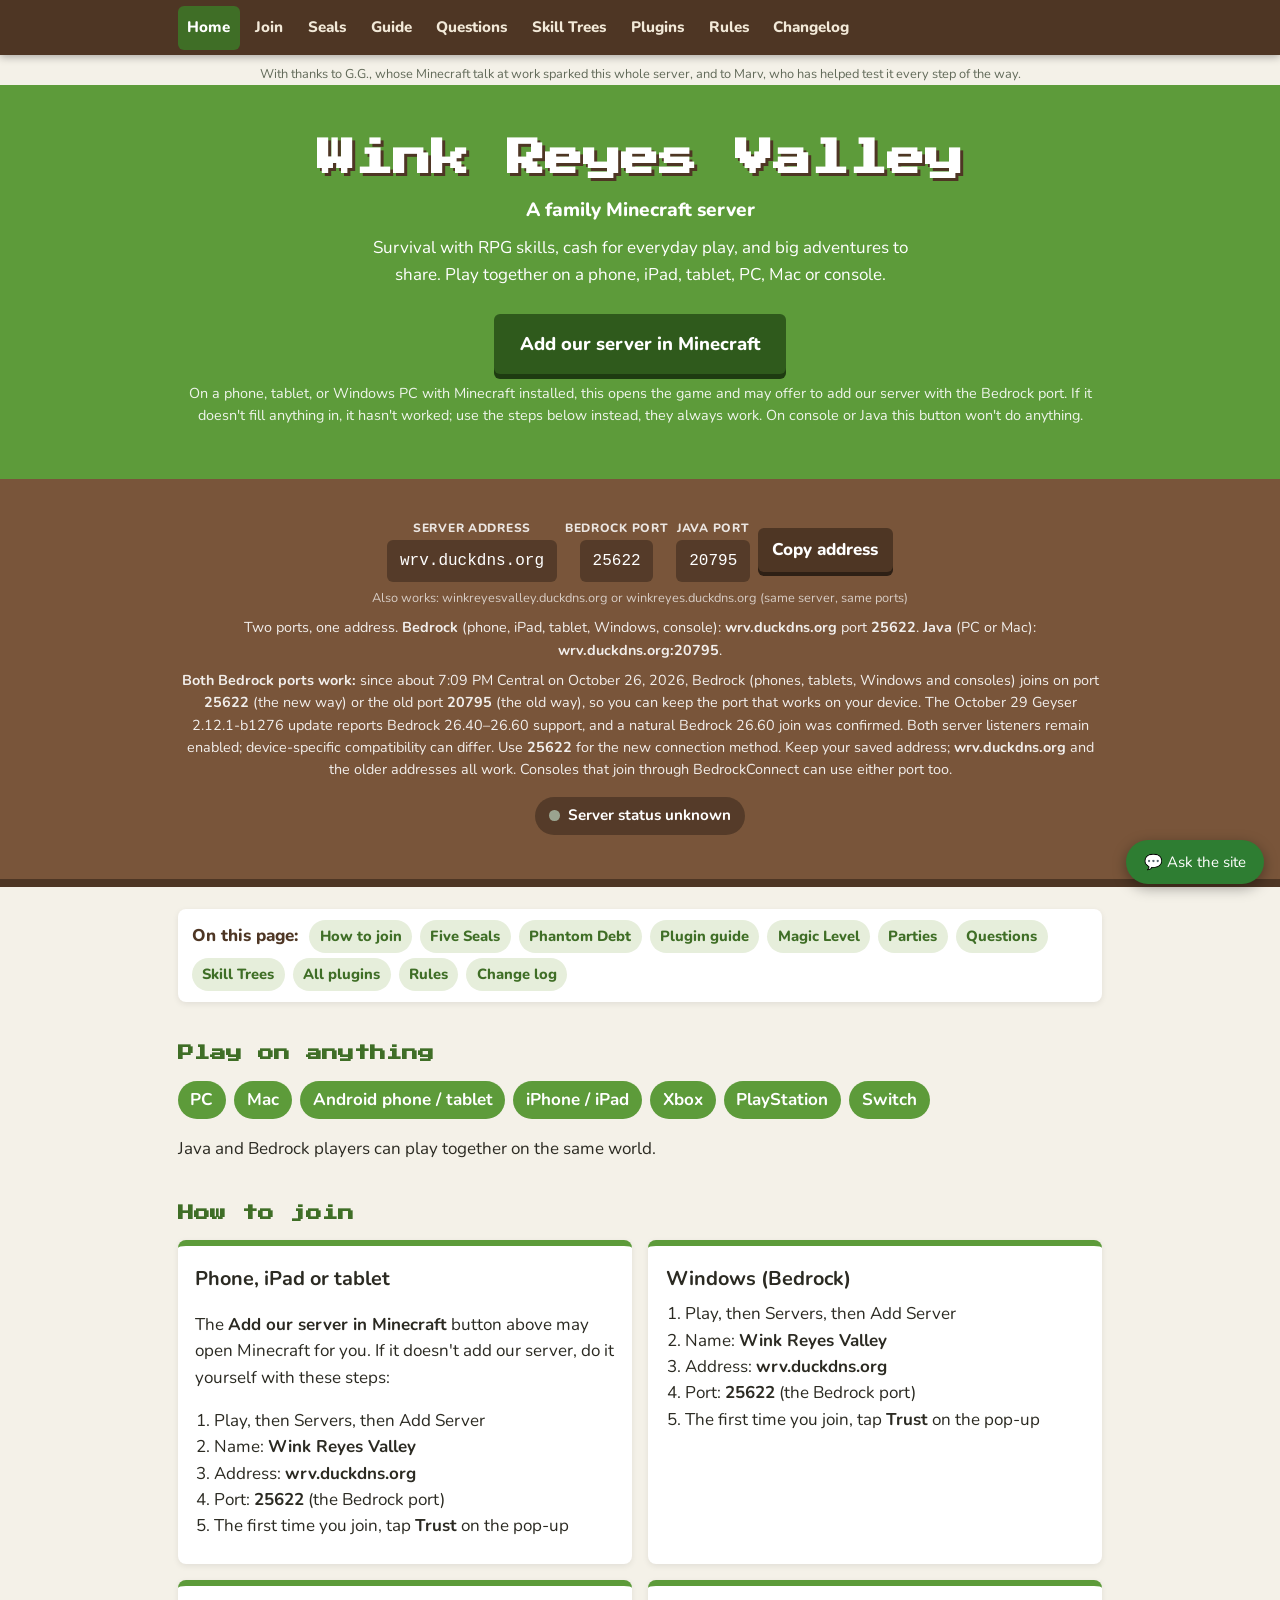
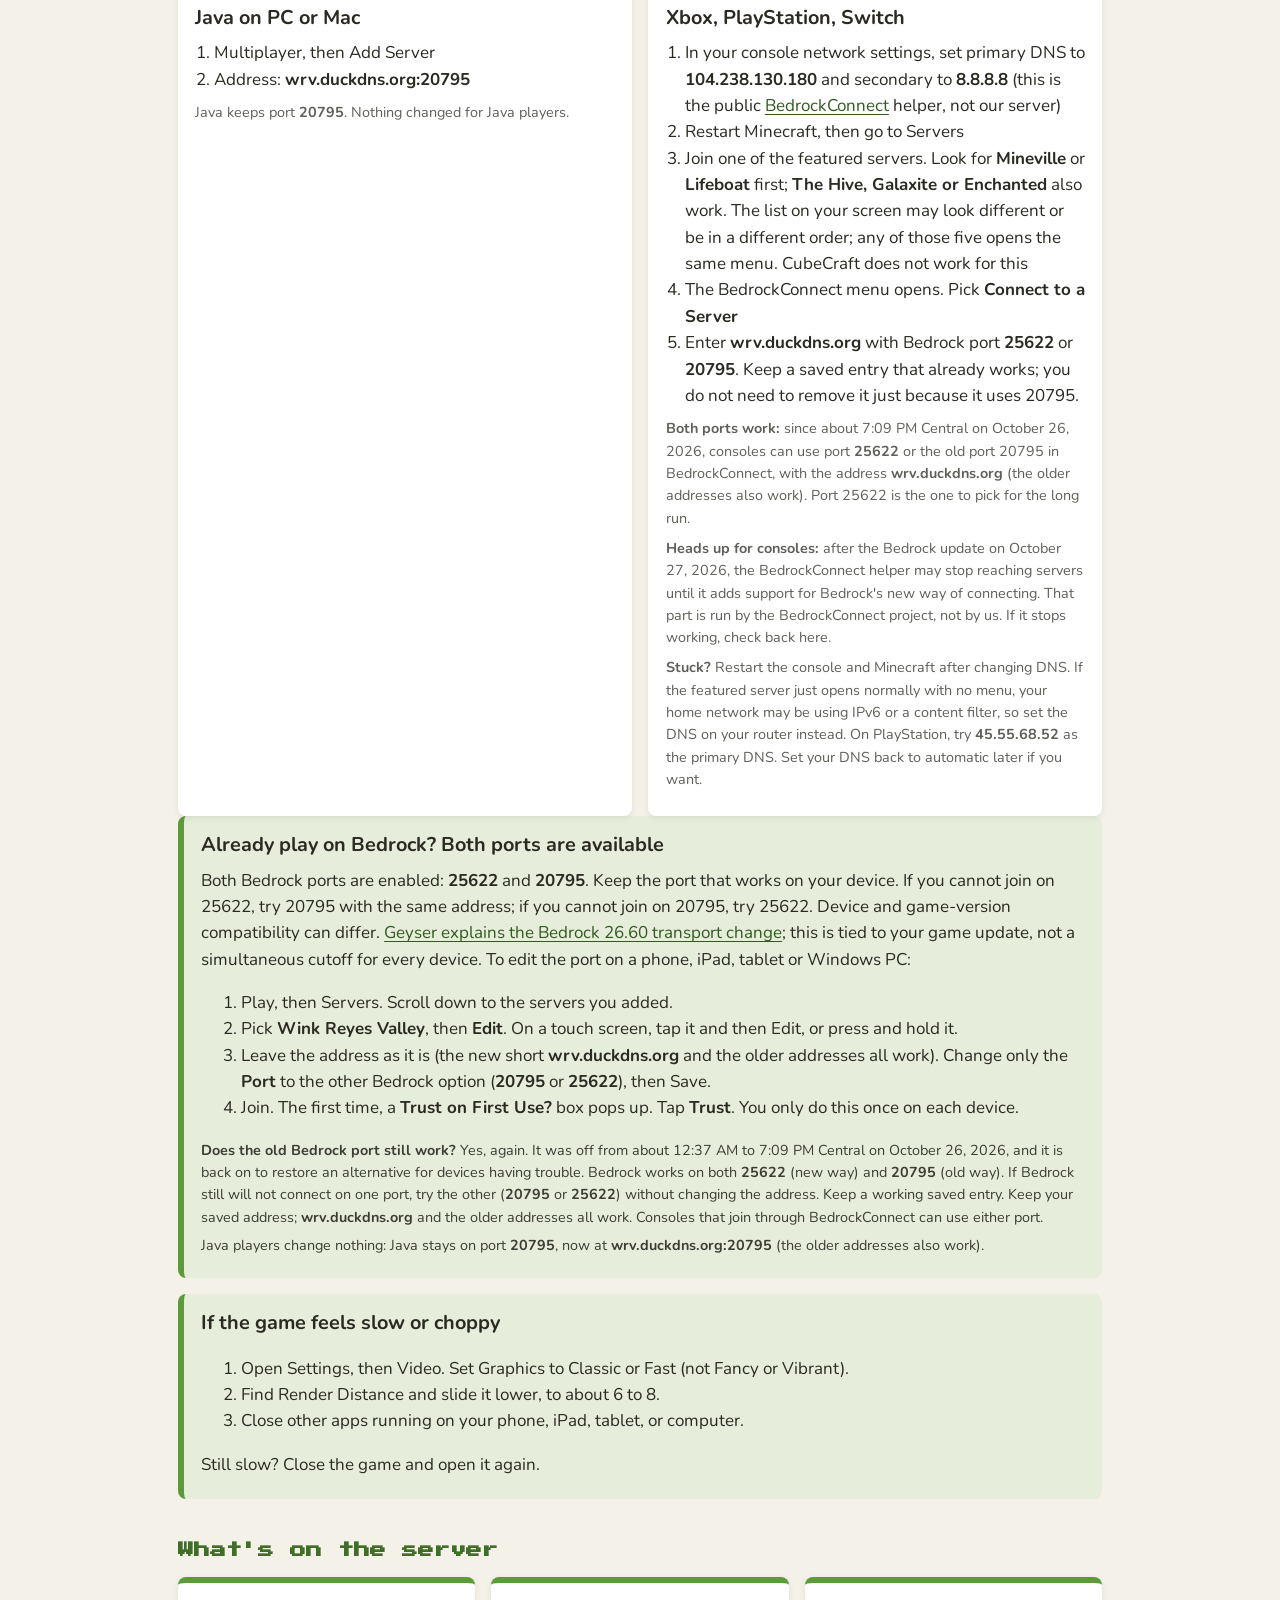
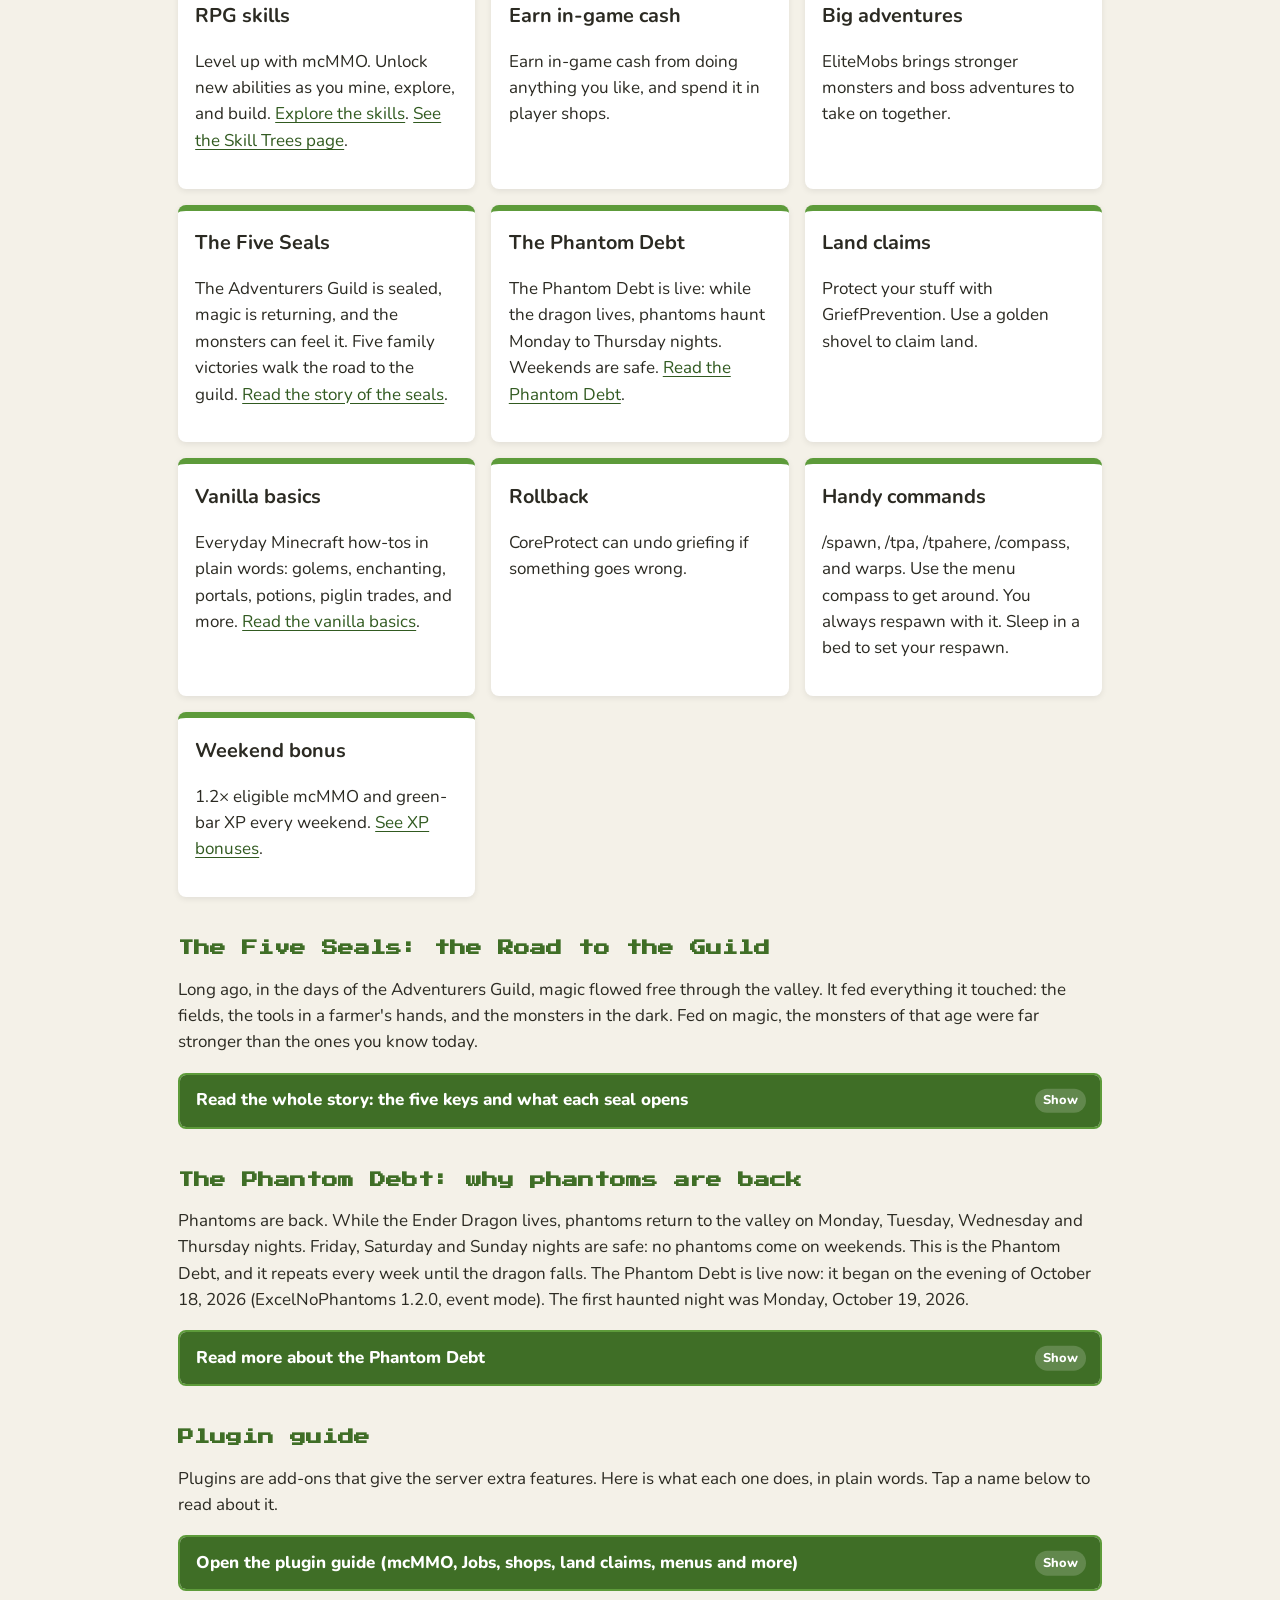
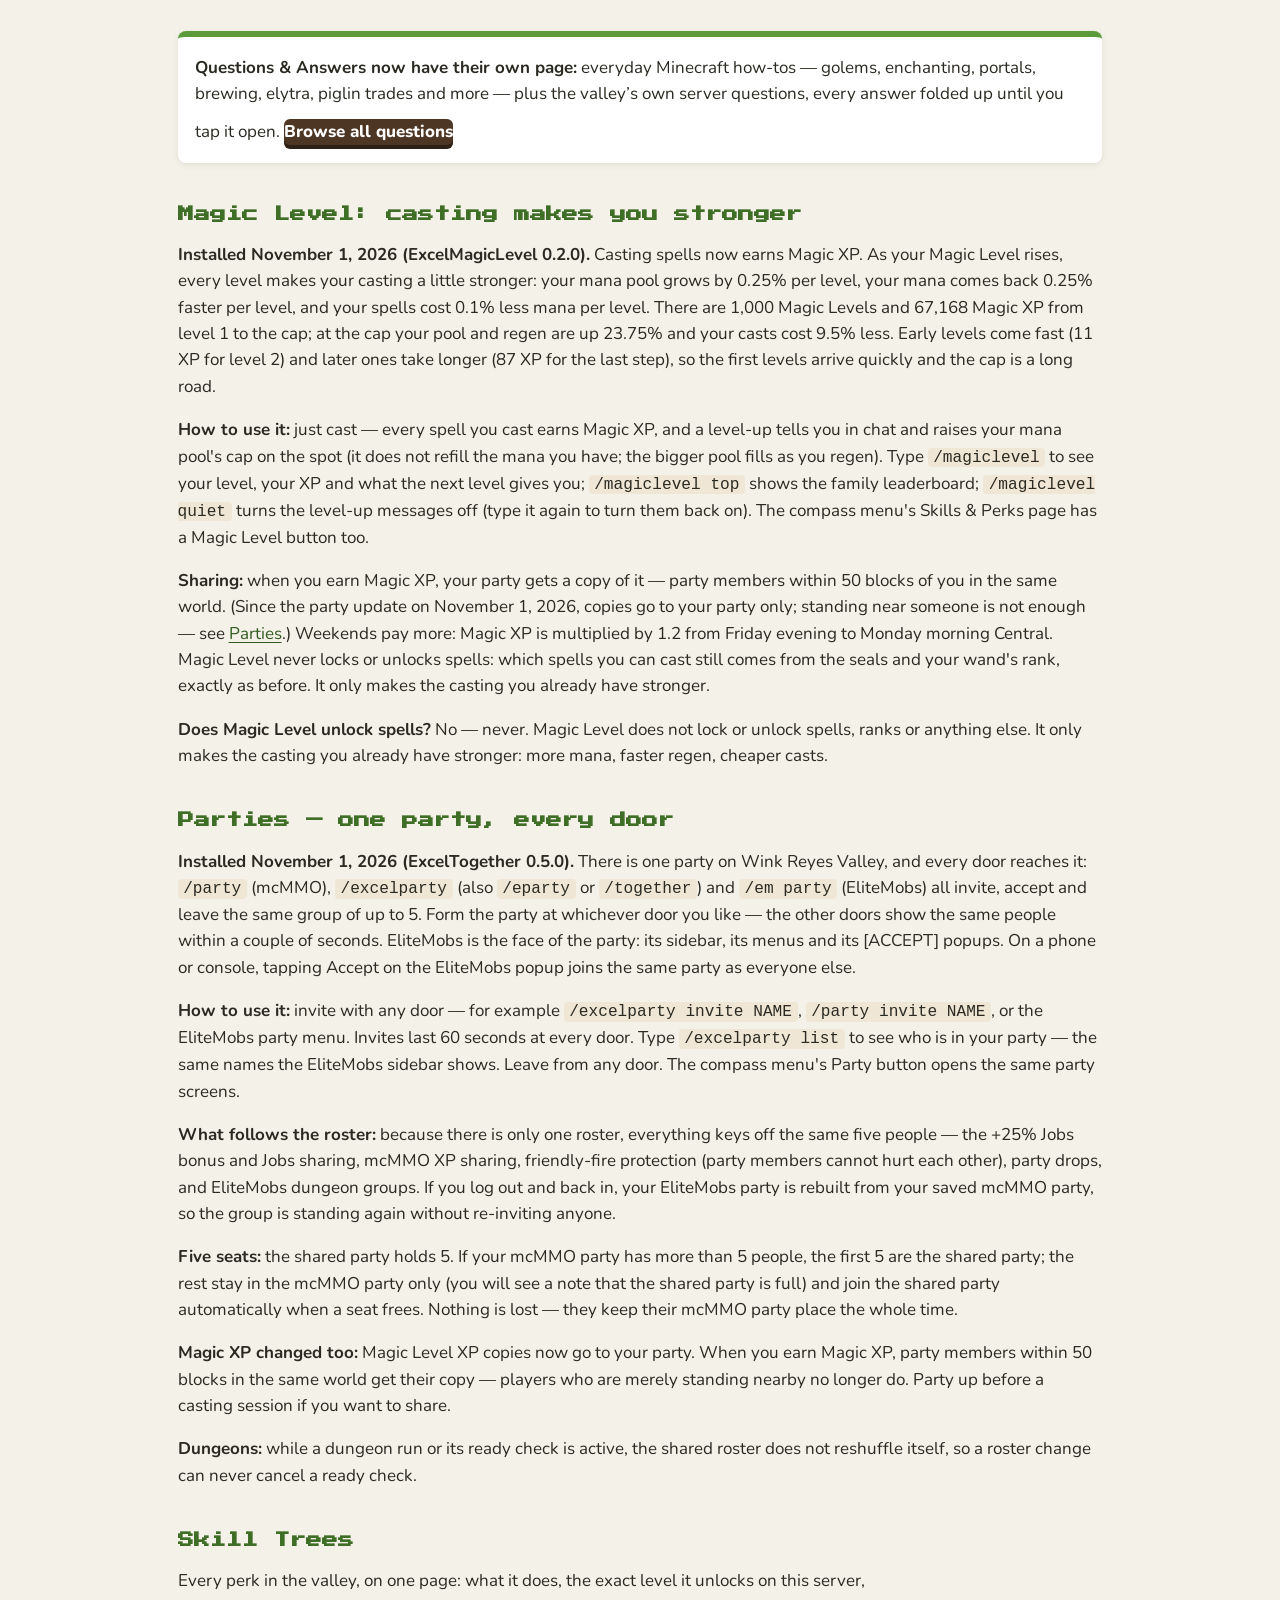
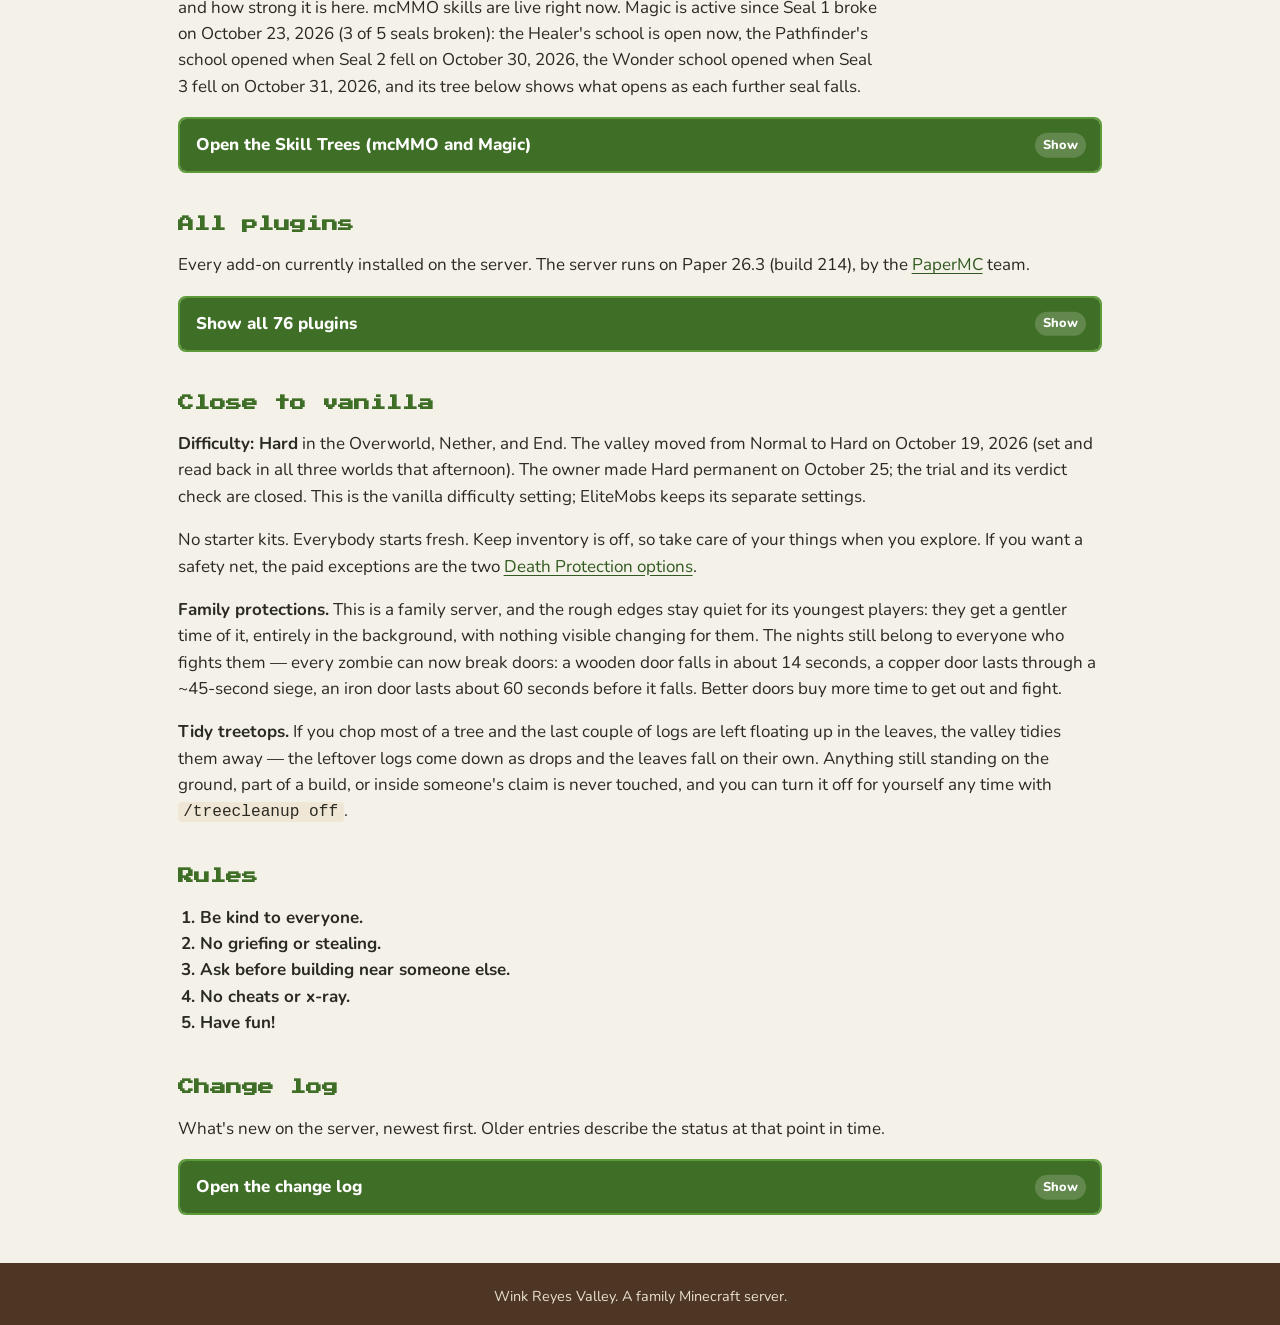
==== commit 739040d8: "Add index-corrected.html for Halloween season end" ====
--- a/index-corrected.html
+++ b/index-corrected.html
@@ -49,7 +49,6 @@
     <a href="#join">How to join</a>
     <a href="#seals">Five Seals</a>
     <a href="#phantom-debt">Phantom Debt</a>
-    <a href="#halloween">Halloween</a>
     <a href="#guide">Plugin guide</a>
     <a href="#magic-level">Magic Level</a>
     <a href="#parties">Parties</a>
@@ -153,7 +152,7 @@
         <li><b>The guild is LOCKED.</b> The Adventurers Guild hall stands built but sealed. The guild button and <code>/ag</code> show the quest page instead, and <code>/seals</code> in game shows what remains.</li>
         <li><b>Magic is awake.</b> Seal 1 broke on October 23, 2026, at about 5:46 PM Central, when the family won a raid under Bad Omen V, and Seal 2 broke on October 30, 2026, at about 10:21 PM Central, when the family slew the Ender Dragon, and Seal 3 broke on October 31, 2026, at about 11:16 PM Central, when the family defeated the Elder Guardians. The Healer's school of supportive magic is open, and the Pathfinder's school of travel and finding has opened with the second seal, and the Wonder school of strange, showy magic has opened with the third: get your first wand from the Old Quartermaster in the spawn village.</li>
         <li><b>Night has come back.</b> The valley's long day ended on October 18: the sun rises and sets again, and the dark belongs to the monsters once more. Plan your exploring around the night.</li>
-        <li><b>The wild has an edge.</b> About 9 of every 100 wild monsters rise as elites, and they feel like the Quartermaster's stories: since the Seal 3 step went in on November 1, 2026, they hit about 105% harder than normal (it was about 90% at the Seal 2 step), and they take about 50% less damage from your weapons — every hit lands at about 50% of its usual strength. An elite is matched to the strength of the player it fights, so every fight is winnable — and running away is always allowed. Only wild, natural monsters can rise as elites; spawner and farm mobs never do.</li>
+        <li><b>The wild has an edge.</b> About 14 of every 100 wild monsters rise as elites, and they feel like the Quartermaster's stories: the Seal 3 step went in on November 1, 2026, and the whole ladder was retuned on November 5, 2026. They hit about 85% harder than normal (about 105% before the retune), and they take about 60% less damage from your weapons — every hit lands at about 40% of its usual strength (about 50% before the retune), so an elite stands about a quarter longer. Natural elites also move about 20% faster than the ordinary monsters of their kind. An elite is matched to the strength of the player it fights, so every fight is winnable — and running away is always allowed. Only wild, natural monsters can rise as elites; spawner and farm mobs never do.</li>
         <li><b>The Quartermaster is waiting.</b> Tap him in the spawn village and he tells his tales, one at a time. He speaks them aloud now, in Briggs's voice: in a dialogue box on phones, iPads, tablets and consoles, and on computers too, once you accept the small voice pack the game offers. Since the first seal fell, he is the one who hands out the first wands.</li>
       </ul>
     </div>
@@ -202,35 +201,35 @@
       <summary><span class="sv-title">Seal 1 · Magic Wakes</span><span class="sv-meta">Broken October 23, 2026, about 5:46 PM Central (raid victory under Bad Omen V)</span></summary>
       <div class="sv-body">
         <p><b>For the family:</b> the first magic returns. The Old Quartermaster hands out the first wands in the village, and the Healer's school of supportive magic opens: the earlier 43-spell band, including the healer's kit (Mend, Flash Heal, Ward and Greater Heal, added October 24, 2026) and Storm Shackle, a chaining lightning spell made just for this valley. Full spell list: <a href="#st-panel-magic">the Magic skill tree</a>.</p>
-        <p><b>For the wild:</b> the returning magic feeds the monsters too, and this half arrived early: elites already rose about 7 of every 100 wild spawns before the first seal fell. Now that this seal has fallen, elites hit harder still: about 75% above normal.</p>
+        <p><b>For the wild:</b> the returning magic feeds the monsters too, and this half arrived early: elites already rose about 7 of every 100 wild spawns before the first seal fell. Now that this seal has fallen, elites hit harder still: about 58% above normal.</p>
       </div>
     </details>
     <details class="sv-track sv-sealed">
       <summary><span class="sv-title">Seal 2 · The Pathfinder</span><span class="sv-meta">Broken October 30, 2026, about 10:21 PM Central (the Ender Dragon)</span></summary>
       <div class="sv-body">
         <p><b>For the family:</b> the Pathfinder's school opens and the spellbook opens its earlier 93-spell band, plus Spark and Frostbite:  travel, finding, and getting home again.</p>
-        <p><b>For the wild:</b> elites rise about 8 of every 100 wild spawns and hit about 90% harder than normal, and your hits land softer on them, at about 50% of their usual strength. That step has landed; the Seal 3 step is the one in force today.</p>
+        <p><b>For the wild:</b> elites rise about 12 of every 100 wild spawns and hit about 71% harder than normal, and your hits land softer on them, at about 45% of their usual strength. That step has landed; the Seal 3 step is the one in force today.</p>
       </div>
     </details>
     <details class="sv-track sv-sealed">
       <summary><span class="sv-title">Seal 3 · The Wonder</span><span class="sv-meta">Broken October 31, 2026, about 11:16 PM Central (the Elder Guardians)</span></summary>
       <div class="sv-body">
         <p><b>For the family:</b> the Wonder school opens and the spellbook opens its earlier 161-spell band, plus the new minor spells, the strangest and showiest magic of the road.</p>
-        <p><b>For the wild:</b> both halves move. Elites rise about 9 of every 100 wild spawns, and elite damage rises to about 105% above normal; elites stand longer against you too: your hits land at about 50% of their usual strength.</p>
+        <p><b>For the wild:</b> both halves move. Elites rise about 14 of every 100 wild spawns, and elite damage rises to about 85% above normal; elites stand longer against you too: your hits land at about 40% of their usual strength.</p>
       </div>
     </details>
     <details class="sv-track sv-sealed">
       <summary><span class="sv-title">Seal 4 · The Masons</span><span class="sv-meta">Sealed · breaks with the family's fourth victory</span></summary>
       <div class="sv-body">
         <p><b>For the family:</b> every school of magic is open: the earlier 202-spell band plus the new minor spells. The Masons' building magic goes to every mage (their conjured blocks are temporary and respect land claims), and the last schools open with it, weather and time and the great Master spells.</p>
-        <p><b>For the wild:</b> the hardest nights of the road, and its peak. Elites rise about 11 of every 100 wild spawns and hit about 135% harder than normal, and your hits land at about 40% of their usual strength, with the ceiling on how strong an elite can grow at its highest. The wild never gets fiercer than this: the fifth seal opens the Guild instead of stepping the wild up again.</p>
+        <p><b>For the wild:</b> the hardest nights of the road, and its peak. Elites rise about 17 of every 100 wild spawns and hit about 94% harder than normal, and your hits land at about 35% of their usual strength, with the ceiling on how strong an elite can grow at its highest. The wild never gets fiercer than this: the fifth seal opens the Guild instead of stepping the wild up again.</p>
       </div>
     </details>
     <details class="sv-track sv-sealed">
       <summary><span class="sv-title">Seal 5 · The Guild Opens</span><span class="sv-meta">Sealed · breaks with the family's fifth and final victory</span></summary>
       <div class="sv-body">
         <p><b>For the family:</b> the last seal falls and the Adventurers Guild opens its doors: <code>/ag</code> to the guild hall, its own world of NPCs, shops, quests, and arenas like the Wood League. Your magic is already complete from the fourth seal, so this seal is all about the Guild.</p>
-        <p><b>For the wild:</b> nothing new rises. The wild reached its fiercest form at the fourth seal and holds it: about 11 of every 100 wild spawns rise as elites, hitting about 135% harder than normal, with your hits landing at about 40% of their usual strength. From here the family's road leads into the Guild's own world, and the home wild stays at its peak behind you.</p>
+        <p><b>For the wild:</b> nothing new rises. The wild reached its fiercest form at the fourth seal and holds it: about 17 of every 100 wild spawns rise as elites, hitting about 94% harder than normal, with your hits landing at about 35% of their usual strength. From here the family's road leads into the Guild's own world, and the home wild stays at its peak behind you.</p>
       </div>
     </details>
 
@@ -238,11 +237,11 @@
     <table class="sv-table">
       <tr><th>Seals broken</th><th>Earlier spell bands (before October 28 bundle)</th><th>Elites rise</th><th>Elite damage</th><th>Your damage to elites</th></tr>
       <tr><td>0</td><td>None could be cast (30 loaded, asleep)</td><td>About 7 of 100 wild spawns</td><td>About +60%</td><td>Lands at about 55%</td></tr>
-      <tr><td>1</td><td>43</td><td>About 7 of 100</td><td>About +75%</td><td>About 55%</td></tr>
-      <tr><td>2</td><td>93</td><td>About 8 of 100</td><td>About +90%</td><td>About 50%</td></tr>
-      <tr><td>3 (today)</td><td>161</td><td>About 9 of 100</td><td>About +105%</td><td>About 50%</td></tr>
-      <tr><td>4</td><td>202</td><td>About 11 of 100</td><td>About +135%</td><td>About 40%</td></tr>
-      <tr><td>5</td><td>202</td><td>About 11 of 100 (the Seal 4 peak holds)</td><td>About +135%</td><td>About 40%</td></tr>
+      <tr><td>1</td><td>43</td><td>About 10 of 100</td><td>About +58%</td><td>About 50%</td></tr>
+      <tr><td>2</td><td>93</td><td>About 12 of 100</td><td>About +71%</td><td>About 45%</td></tr>
+      <tr><td>3 (today)</td><td>161</td><td>About 14 of 100</td><td>About +85%</td><td>About 40%</td></tr>
+      <tr><td>4</td><td>202</td><td>About 17 of 100</td><td>About +94%</td><td>About 35%</td></tr>
+      <tr><td>5</td><td>202</td><td>About 17 of 100 (the Seal 4 peak holds)</td><td>About +94%</td><td>About 35%</td></tr>
     </table>
     <p>Watch it happen in game: type <code>/seals</code> any time to see which seals stand and which have fallen. When a seal falls, a narrator's voice tells everyone online what opened, and anyone who was offline hears their missed beats once, on their next join. The road is shared, so every victory moves the whole valley.</p>
       <p class="to-top"><a href="#top">Back to top</a></p>
@@ -279,27 +278,8 @@
       <p>When you see something in pointy brackets, like <code>&lt;name&gt;</code>, swap it for the real thing. So <code>/tpa &lt;name&gt;</code> becomes <code>/tpa Grandma</code>. Don't type the brackets.</p>
     </div>
     <div class="howto" id="halloween">
-      <h3>Halloween in the Valley (live through Nov 5, 2026)</h3>
-      <p><b>Installed October 31, 2026, about 11:10 AM Central.</b> The Halloween event (Halloween_Softici 3.4.0) runs in the Overworld until Nov 5, 2026, then switches itself off. It is scares and candy, not damage: the fire and lightning in it are harmless, and no scare can kill you by itself. If the scares are not for you, type <code>/halloween disable</code> to opt out, and <code>/halloween enable</code> to come back.</p>
-      <h4>While you play</h4>
-      <ul>
-        <li><b>Pumpkin helmet:</b> a carved pumpkin may land on your head when you log in. Wearing a pumpkin makes you glow, and the pumpkin slowly feeds you cake, a slice at a time.</li>
-        <li><b>Ambient scares:</b> every so often the night plays a trick on one player at a time — a pumpkin lands on your head (a third one spills pumpkins into your pack), a Slenderman flickers in front of you, a two-second flash of darkness, a harmless lightning strike or a harmless burst of fire. At night, Herobrine stalks one player in four stages before a single scare hit.</li>
-        <li><b>The Witching Hour, 7 PM to 2 AM Central:</b> every evening in that window the scares come twice as often and the world plays ambient horror sounds. A message in chat marks the start and the end.</li>
-        <li><b>Pumpkin-headed mobs:</b> about one mob in ten spawns wearing a pumpkin.</li>
-        <li><b>Bat witches:</b> kill a bat and there is a one-in-three chance it comes back as a witch with half again as much health as a normal witch.</li>
-      </ul>
-      <h4>Things to do</h4>
-      <ul>
-        <li><b>Pumpkin Zombie Boss:</b> put a carved pumpkin on a fence post and light it with flint and steel. 100 health, and it hits twice as hard as a normal zombie. One summon per player every 10 minutes.</li>
-        <li><b>Pumpkin Skeleton Boss:</b> the same trick on a lapis block instead of a fence: a carved pumpkin on a lapis block, lit with flint and steel. 150 health (raised from 100 on November 2, 2026), hits three times as hard, moves fast, and calls cursed bats to help about 10 seconds in and phantoms about a minute in. Its loot can include ancient debris.</li>
-        <li><b>Grave ritual:</b> build the grave in a straight line, exactly like this: three dirt or grass blocks in a row, each with planks directly underneath. Stand a sign that says RIP on the middle dirt. Put a candle on one end dirt. On the other end dirt, build the cross: a stone wall column (any kind of stone wall block) four blocks high, with one extra wall block sticking out on each side at the third block up. Then light the candle with flint and steel. Three waves of undead come (you get about 90, 120 and 180 seconds to beat each wave), then a reward chest. The grave mobs glow: on a computer you can see their outlines through walls, but on phones and consoles that outline does not show, so listen for them and check behind you. Since November 2, 2026 they move at normal speed instead of racing around. One ritual per player every 15 minutes.</li>
-        <li><b>Candy:</b> the event's cookie-shaped money. Grave mobs drop it about 1 time in 4, pumpkin-headed mobs about 3 times in 10, bat witches about half the time, and beating a boss or finishing a grave pays 5 to 10 at once. You cannot eat it; you spend it.</li>
-        <li><b>Pumpkin Trader:</b> hold a carved pumpkin and right-click any villager. 10 candy buys a golden apple (that trade works 5 times); 25 candy buys a diamond (3 times); and one emerald trades for 64 carved pumpkins, either way.</li>
-        <li><b>Scoreboard:</b> <code>/halloween stats</code> shows your own scares, and <code>/halloween top</code> shows who the night has picked on most.</li>
-      </ul>
-      <h4>Turn off just one scare</h4>
-      <p>The big scares are yours to keep or drop, one at a time. Type <code>/scares</code> to see your seven switches and which way each one is set — they all start ON — and type <code>/scares</code> followed by a name to flip just that one: <code>loginpumpkin</code>, <code>pumpkincurse</code>, <code>slenderman</code>, <code>darkness</code>, <code>lightning</code>, <code>fire</code> or <code>herobrine</code>. For example, <code>/scares slenderman</code> turns Slenderman off for you, and typing it again turns him back on. (<code>/halloweentoggles</code> does the same thing.) Your choices are saved, and they only affect what happens to you, never anyone else. Some Halloween things are not on the switches: the Witching Hour's sounds, the pumpkin-headed monsters everyone sees, and the pumpkin's glow and cake (those come from wearing the pumpkin — take it off and they stop). The bosses, the grave ritual and the Pumpkin Trader only happen when a player starts them, so there is nothing to switch off there. And if you want the whole event off, <code>/halloween disable</code> still does that; <code>/halloween enable</code> brings it back.</p>
+      <h3>Halloween in the Valley (ended Nov 5, 2026)</h3>
+      <p><b>The 2026 Halloween season is over.</b> The Halloween event (Halloween_Softici 3.4.0) ran in the Overworld from October 31 to November 5, 2026: pumpkin helmets, ambient scares, pumpkin-headed mobs, bat witches, two summonable pumpkin bosses, a grave ritual and the Pumpkin Trader, with the Witching Hour every evening from 7 PM to 2 AM Central, when scares came twice as often. The event plugin and the per-scare switches were removed on November 6, 2026, so <code>/halloween</code> and <code>/scares</code> no longer work. The season's kit is saved, and Halloween returns next October. Any candy or pumpkins left in your pack are harmless souvenirs.</p>
     </div>
     <div class="howto" id="valley-guide">
       <h3>The Valley Guide: answers in game chat</h3>
@@ -2677,7 +2657,7 @@
         <tr><td>EssentialsSpawn<small class="plugin-next">By the EssentialsX Team</small></td><td>2.22.0</td><td>Handles the starting area and /spawn.</td></tr>
         <tr><td>Geyser-Spigot<small class="plugin-next">By the GeyserMC Team</small></td><td><span class="pv">2.12.1-b1280</span><small class="pv-when">installed November 1, 2026</small></td><td><b>Current installed update:</b> build 1280 (installed November 1, 2026, in the morning window with Paper 26.3-235). Bedrock connections, addresses and both Bedrock listeners are unchanged. <b>Earlier release record:</b> build 1279 (installed October 31, 2026, about 11:10 AM Central) rode along with the Halloween install: a boss-bar color correction, plus build 1278's item-cooldown fix. Bedrock connections, addresses and both Bedrock listeners are unchanged. <b>Earlier release record:</b> build 1276 (installed October 29, 2026, about 10:29 AM Central): the Bedrock connection update — the live version reports support for Bedrock 26.40–26.60, and one natural Bedrock 26.60 connection was confirmed after the update. This confirms that connection only, not every phone, console, menu or wand interaction. <b>Earlier release record:</b> 2.12.0 Lets phones, iPads, tablets, and consoles join.</td></tr>
         <tr><td>GriefPrevention<small class="plugin-next">By the GriefPrevention Team</small></td><td>16.18.7</td><td>Lets you claim land so nobody can wreck your stuff.</td></tr>
-        <tr><td>Halloween (Halloween_Softici)<small class="plugin-next">Created by Softici s.r.o.</small></td><td><span class="pv">3.4.0</span><small class="pv-when">installed October 31, 2026, about 11:10 AM Central</small></td><td><b>Live through Nov 5, 2026:</b> the seasonal Halloween event — pumpkin helmets, ambient scares, pumpkin-headed mobs, bat witches, two summonable pumpkin bosses, a grave ritual and the Pumpkin Trader, with the Witching Hour every evening from 7 PM to 2 AM Central, when scares come twice as often. It switches itself off after Nov 5. Type <code>/halloween disable</code> to opt out and <code>/halloween stats</code> for your scare count. <a href="#halloween">How the event works</a>. <b>Still to check in game:</b> a pumpkin boss summon, the grave ritual, and a candy trade on a phone.</td></tr>
+        <tr><td>Halloween (Halloween_Softici)<small class="plugin-next">Created by Softici s.r.o.</small></td><td><span class="pv">3.4.0</span><small class="pv-when">installed October 31, 2026, about 11:10 AM Central; removed November 6, 2026</small></td><td><b>Ended Nov 5, 2026:</b> the seasonal Halloween event — pumpkin helmets, ambient scares, pumpkin-headed mobs, bat witches, two summonable pumpkin bosses, a grave ritual and the Pumpkin Trader, with the Witching Hour every evening from 7 PM to 2 AM Central, when scares came twice as often. The event plugin was removed on November 6, 2026, and the season's kit is saved for next October. <a href="#halloween">Season record</a>.</td></tr>
         <tr><td>Jobs<small class="plugin-next">Third-party by Zrips · settings customized</small></td><td>5.2.6.3</td><td>Pays you money for everyday things.</td></tr>
         <tr><td>ExcelLeaderboard<small class="plugin-next">Created by us</small></td><td><span class="pv">1.3.1</span><small class="pv-when">installed October 24, 2026, about 11:37 AM Central</small></td><td>Version 1.3.1 (installed October 24, 2026, about 11:37 AM Central) keeps the boards fast as more players join; the boards themselves are unchanged. Our own boards plugin: /leaderboard shows Top Miner, Top Builder, Most Playtime, Top Slayer, Top Traveler, Most Deaths, Richest, mcMMO Power, Jobs Levels and Land Claimed (blocks claimed, plus how many claim blocks each player can still claim, read from GriefPrevention). Phone and console players get a button-list form, Java players get a clickable chat menu, and the chest screen remains as a backup. Elite Coins stays hidden while elites pay real dollars.</td></tr>
         <tr><td>ExcelAcrobatics<small class="plugin-next">Created by us</small></td><td><span class="pv">1.1</span><small class="pv-when">installed October 16, 2026, 7:57 PM Central</small></td><td>Pays mcMMO Acrobatics XP for falls mcMMO never pays for: height falls into water at the land-fall rate with a style bonus, and fatal falls that cost real XP. Paid through mcMMO itself; Builder Mode sessions never pay. Our ExcelAcrobatics add-on feeds extra XP into this same skill for water landings and fatal falls. Version 1.0 never actually paid XP (a bug); 1.1 fixes water-landing XP. <b>Mike reported a big drop paid Acrobatics XP in game (October 16, about 8:37 PM Central); the server log check is still pending.</b> <b>UNCONFIRMED:</b> Java and Bedrock checks and a water landing specifically. The source record is being added as a draft on GitHub.</td></tr>
@@ -2700,7 +2680,7 @@
         <tr><td>ExcelSealAlerts<small class="plugin-next">Created by us</small></td><td><span class="pv">0.1.0</span><small class="pv-when">installed October 24, 2026, about 6:42 PM Central</small></td><td>Behind the scenes, for Mike only. When a guild seal fight starts or a seal falls, it sends Mike a private alert, so he knows right away even when he is not on the server. Read-only: no commands for players and no gameplay changes. Alert delivery is live (fixed Oct 30, 2026): the plugin posts to a small receiver page on the server's own web account, and alerts reach Mike in batches about every 10 minutes while a trial is being watched.</td></tr>
         <tr><td>ExcelTrash<small class="plugin-next">Created by us</small></td><td><span class="pv">0.3.0</span><small class="pv-when">installed October 26, 2026, about 2:07 AM Central; 0.2.0 on October 24</small></td><td>Version 0.3.0 (installed October 26, 2026, about 2:07 AM Central): OK now asks first. The first tap shows <b>Tap again to delete</b> with the number of items, and a second tap deletes; chat then says how many items went and how to get them back. Trash from a chest is easier: the button names the chest you are looking at, or tap it and then tap the chest. New help book button, <code>/trash help</code>, and a one-time tip. Version 0.2.0 (installed October 24, 2026, about 6:42 PM Central): put items in the trash slots and press OK to throw them away. Closing the screen without OK gives everything back, so nothing is lost by accident. Type <code>/trash</code> (or <code>/bin</code>) to open a trash bin and throw items away. Changed your mind? <code>/trash undo</code> brings back your last batch within 5 minutes, one time. See <a href="#trash-bin">the trash bin</a>.</td></tr>
         <tr><td>ExcelClaimFly (Build Flight)<small class="plugin-next">Created by us</small></td><td><span class="pv">0.1.0</span><small class="pv-when">installed October 25, 2026, about 11:18 PM Central</small></td><td>NEW (installed October 25, 2026, about 11:18 PM Central): the <a href="#build-flight">Build Flight Pass</a>. Buy it in the Spawn Shop, Travel &amp; Animals, for $1,000 and fly for 30 minutes, but only inside your own claim. Double-tap jump to fly. Leaving your claim, getting hit by a mob or an arrow, or starting a fight turns flight off and you land with no fall damage; the timer keeps running, and you can fly again once the fight is over if you are still in your claim. The time is a LuckPerms timed permission, so it keeps counting while you are logged off and survives restarts. <code>/buildfly</code> shows your time left. Works on Bedrock too: the purchase is a tap-to-confirm pop-up and double-tapping jump starts flight. Tested on our test server with Java and Bedrock test players; not yet checked on a real phone.</td></tr>
-        <tr><td>ExcelEliteLadder<small class="plugin-next">Created by us</small></td><td><span class="pv">0.2.0</span><small class="pv-when">installed November 5, 2026, about 6:12 AM Central; 0.1.2 on November 1, 2026; 0.1.1 on October 26, 2026; 0.1.0 on October 25, 2026</small></td><td>Version 0.2.0 (installed November 5, 2026, about 6:12 AM Central), behind the scenes: the step table now lives in a config file, <code>ladder.yml</code>, instead of being built into the plugin, and the file is guarded by strict validation: a mistyped or broken table is refused whole, the problem is named in the server log, and the last good table keeps running. The ladder values themselves are unchanged, so the wild plays exactly as before, and future ladder tuning no longer needs a new plugin version. Version 0.1.2 (installed November 1, 2026) carried the re-decided road: the ladder tops out at Seal 4 with its fiercest step (about 11 of every 100, about 135% harder, your hits at about 40%, and the highest ceiling on elite strength), and the fifth seal opens the Guild without moving the wild again. Version 0.1.1 (installed October 26, 2026, about 12:07 AM Central) set the last step's spawn rate to about 12 of every 100, at Seal 4 strength. Version 0.1.0 NEW (installed October 25, 2026, about 11:18 PM Central), behind the scenes: harder wild monsters now step up automatically as each seal breaks. When a seal falls, it moves the wild elites to that seal's step on <a href="#seals-today">the road</a>, waiting until nobody is online to make the change, and keeps a backup each time. Steps only ever go up. Today it holds the Seal 3 step (3 of 5 seals broken; the step up landed November 1, 2026).</td></tr>
+        <tr><td>ExcelEliteLadder<small class="plugin-next">Created by us</small></td><td><span class="pv">0.2.1</span><small class="pv-when">installed November 5, 2026, about 11:51 AM Central; 0.2.0 on November 5, 2026; 0.1.2 on November 1, 2026; 0.1.1 on October 26, 2026; 0.1.0 on October 25, 2026</small></td><td>Version 0.2.1 (installed November 5, 2026, about 11:51 AM Central) retunes the whole ladder and gives natural elites a turn of speed. What changed in the wild, at every step: elites rise more often, they stand longer against your hits, and their own hits land a little softer than the old peak: more elites, tougher elites, slightly gentler hits. Today's step (Seal 3) in full: about 14 of every 100 wild spawns rise as elites (was about 9), they hit about 85% harder than normal (was about 105%), and your hits land at about 40% of their usual strength (was about 50%), so an elite takes about a quarter longer to bring down. Every natural elite — one that rose on its own out in the wild, never a boss and never a spawner mob — now also moves about 20% faster than the ordinary monsters of its kind, from a hidden Speed blessing the ladder grants the moment it rises; an elite that already carries a stronger speed blessing of its own is never slowed down to this one. The whole retuned road: Seal 1 about 10 of every 100, about 58% harder, your hits at about 50%. Seal 2 about 12 of every 100, about 71% harder, your hits at about 45%. Seal 3 about 14 of every 100, about 85% harder, your hits at about 40%. Seal 4 about 17 of every 100, about 94% harder, your hits at about 35%, and the ceiling on elite level at its highest, 150. Seal 5 holds the Seal 4 step, as always. The dungeon numbers (for normalized gear) did not change. The table still lives in ladder.yml, so the owner tunes it with an edit and /eliteladder reload, no new version needed — and one operator note rides with the table: Seal 5 mirrors Seal 4 by design, so retuning the peak means editing the step-4 and step-5 rows together. Version 0.2.0 (installed November 5, 2026, about 6:12 AM Central), behind the scenes: the step table now lives in a config file, <code>ladder.yml</code>, instead of being built into the plugin, and the file is guarded by strict validation: a mistyped or broken table is refused whole, the problem is named in the server log, and the last good table keeps running. The ladder values themselves are unchanged, so the wild plays exactly as before, and future ladder tuning no longer needs a new plugin version. Version 0.1.2 (installed November 1, 2026) carried the re-decided road: the ladder tops out at Seal 4 with its fiercest step (about 11 of every 100, about 135% harder, your hits at about 40%, and the highest ceiling on elite strength), and the fifth seal opens the Guild without moving the wild again. Version 0.1.1 (installed October 26, 2026, about 12:07 AM Central) set the last step's spawn rate to about 12 of every 100, at Seal 4 strength. Version 0.1.0 NEW (installed October 25, 2026, about 11:18 PM Central), behind the scenes: harder wild monsters now step up automatically as each seal breaks. When a seal falls, it moves the wild elites to that seal's step on <a href="#seals-today">the road</a>, waiting until nobody is online to make the change, and keeps a backup each time. Steps only ever go up. Today it holds the Seal 3 step (3 of 5 seals broken; the step up landed November 1, 2026).</td></tr>
         <tr><td>ExcelVaults (Trial Vaults)<small class="plugin-next">Created by us</small></td><td><span class="pv">0.1.1</span><small class="pv-when">installed October 26, 2026, about 2:15 AM Central; 0.1.0 on October 25</small></td><td>Version 0.1.1 (installed October 26, 2026, about 2:15 AM Central): on a phone or console, tapping a used vault says "Sneak + tap it, or type /vaults, to reopen it now for $X." and opens the Reopen / Cancel window right away, because phones cannot press chat buttons. Nothing is charged until you tap Reopen, and the window opens at most once every 30 seconds for the same vault. <code>/vaults help</code> uses tap words (on a controller: sneak, then press LT). On a computer the [Reopen now: $X] chat button works as before, and the <code>/vaults</code> list says "Click a [Reopen] button". <b>Still to check in game:</b> a real phone and a controller. Version 0.1.0 NEW (installed October 25, 2026, about 11:18 PM Central): trial chamber vaults reopen. A vault you already opened reopens for you after 24 hours of real time (it keeps counting while you are offline), and you still need a trial key to open it. Click or tap a used vault to see how long is left. In a hurry? Sneak and right-click it (sneak and tap on Bedrock), or type <code>/vaults</code>, to reopen it early with your Jobs money: up to $750, less the closer it is to ready (never below $50). A confirm screen shows the price and your balance first. Ominous vaults stay as they are until the second seal falls. Tested on our test server with Java and Bedrock test players; not yet checked on a real phone.</td></tr>
         <tr><td>ExcelItemInsight<small class="plugin-next">Created by us</small></td><td><span class="pv">0.1.0</span><small class="pv-when">installed October 20, 2026, about 1:21 PM Central</small></td><td>NEW. Your gear explains itself: every enchanted item carries a short block under its own text saying what each of its enchantments does at that item's level, with the real numbers — all 43 enchantments in the game, enchanted books included — and weapons also show their true total hit. The green Attack Damage line still shows the item's base damage only — that is how the game draws it, not a bug: Sharpness adds its damage inside the hit itself (a Sharpness 5 diamond sword reads 7 there but hits for 10). Old gear picks up its explanation the next time you handle it; enchanting, the anvil and the grindstone keep it current. 960 of 960 automated checks pass, plus a full test-server rig. <b>Still to check in game:</b> the first enchanted item handled in game showing its block — a Sharpness 5 sword is the natural first look.</td></tr>
         <tr><td>ExcelWitherSkulls<small class="plugin-next">Created by us</small></td><td><span class="pv">0.1.0</span><small class="pv-when">installed October 21, 2026, about 10:52 PM Central</small></td><td>NEW. Elite wither skeletons pay their skulls. When a player beats an elite wither skeleton, its chance to drop a wither skeleton skull rises to about 1 in 4 — far above the ordinary chance — so the road to the three skulls a Wither needs runs through the strong ones in the Nether fortress. Regular wither skeletons are unchanged (Looting still helps every wither skeleton, as always), and nothing else about any drops changes: it only ever adds a skull an elite kill had coming, never a second one. 65 of 65 automated checks pass, plus a full test-server rig with EliteMobs present. <b>Still to check in game:</b> the first elite wither skull on the live server.</td></tr>
@@ -2728,7 +2708,7 @@
         <tr><td>ExcelTreeCleanup<small class="plugin-next">Created by us</small></td><td><span class="pv">0.1.0</span><small class="pv-when">installed October 20, 2026, about 6:39 AM Central</small></td><td>Tidy treetops: if you chop most of a tree and the last couple of logs are left floating up in the leaves, the valley tidies them away — the leftover logs come down as drops and the leaves fall on their own. It only ever touches a small floating remnant (up to 3 logs) of a tree you were just chopping: anything still standing on the ground, part of a build, or inside someone's claim is never touched, and normal chopping is never changed — this is not a tree feller. Turn it off for yourself any time with <code>/treecleanup off</code> (and back on with <code>/treecleanup on</code>); your choice is remembered across restarts. Works the same on computers (Java) and on phones, tablets, and consoles (Bedrock). 84 of 84 automated checks pass, plus a full test-server rig. <b>Still to check in game:</b> one real chop leaving a treetop, on a computer and on a phone.</td></tr>
         <tr><td>AutoBroadcaster<small class="plugin-next">Third-party</small></td><td><span class="pv">1.4.0</span><small class="pv-when">live version, checked in the server start-up log October 23, 2026, about 10:19 PM Central</small></td><td>Every few minutes a [Tip] rotates in chat, like party play, claims, the shops, <code>/childproof</code> and <code>/cosmetics</code>. October 26, 2026, about 2:07 AM Central: the <code>/seals</code> tip no longer says 0 of 5; it now says <code>/seals</code> shows the road and how many seals are already broken.</td></tr>
         <tr><td>DecentHolograms<small class="plugin-next">By DecentSoftware</small></td><td><span class="pv">2.10.2</span><small class="pv-when">live version, checked in the server start-up log October 23, 2026, about 10:19 PM Central</small></td><td>Shows floating text signs (holograms) in the world.</td></tr>
-        <tr><td>ExcelBrainGames<small class="plugin-next">Created by us</small></td><td><span class="pv">0.3.0</span><small class="pv-when">installed November 5, 2026, about 5:45 AM Central</small></td><td>Brain games that pay. Open them with the <b>Brain Games</b> button on the compass (Server Menu), or type <code>/games</code> (also <code>/brain</code> or <code>/puzzles</code>). All six games are live. <b>Word Search:</b> a fresh letter grid every round. Pick a theme (Animals, Food, Minecraft, Space, Ocean or School), then hunt the hidden words on the word list: tap the first letter of a word, then tap its last letter, and a found word lights up and crosses off the list. Kid boards are 6 by 6 with 5 short words running across and down, and pay $40. Standard boards are 9 by 6 with 8 words and pay $90. Challenge boards are 9 by 6 with 10 longer words running every direction, backwards included, and pay $150. Finish a Standard or Challenge board inside the time shown and a 20% speed bonus is added. <b>Memory Match:</b> flip two cards at a time and find the matching pairs. Kid (6 pairs) pays $30, Standard (8 pairs) $55, Big (12 pairs) $100 and Giant (18 pairs) $160, and finishing in few flips adds a 20% bonus. <b>Sudoku:</b> a fresh puzzle every round, and every puzzle has exactly one solution. Pick a number from the palette first, then tap cells to place it; the eraser clears a cell you placed, and the given numbers are locked. Kid boards are 4 by 4 and use pictures instead of numbers (pick a picture, then tap its cells) and pay $25. The 6 by 6 pays $60. The 9 by 9 sizes pay $120 (Easy), $180 (Medium) and $250 (Hard), and finishing a Medium or Hard inside the time shown adds a 20% bonus. The 9 by 9 board is bigger than the menu, so it shows in two views: one shows rows 1 to 5, the other rows 5 to 9 (row 5 is on both), and you swap with the page button. The number palette comes in two banks, 1 to 5 and 6 to 9: tap the bank button to swap. The Check button marks your wrong numbers in red: on the grown-up sizes each check costs 10% of that board's prize, up to 3 checks, and on the Kid size checks are free. Closing a 9 by 9 board is the normal menu close; the round is saved and waiting when you come back. <b>Quick Math:</b> 10 questions a round. Type your answer in chat; a wrong answer shows the right one and moves on. You earn for every question you get right: 10 out of 10 pays $25 on Kid (adding and subtracting, with 3 tap choices instead of typing), $50 on Standard and $90 on Challenge. <b>Word Scramble:</b> 5 scrambled words a round. Type the unscrambled word in chat. Kid words are short with 3 tap choices and pay $10 a word, $50 a round, and kids can retry until they get it. Standard pays $20 a word, $100 a round, with one try per word; the Hint button shows the first letter and halves that word's pay. <b>Riddle of the Day:</b> one riddle a day, the same riddle for everyone, drawn from the riddle list. Type your answer in chat: you get 3 tries. A correct answer pays $100, and a hint costs $25 off the prize (the prize never drops below $25). Answers are checked kindly: capitals, a or the at the front, and common other spellings of the answer all count. <b>The money rules:</b> every Brain Game shares one daily limit, so no player earns more than $1,500 a day across all the games, and the first finished game each day adds a streak bonus: $10 for each day of your streak, up to $50. The kid sizes are sized for kid players: kid-flagged players earn the full price there, and grown-ups earn half on the kid sizes. Playing along is welcome; the half rate keeps the kid boards from becoming a money farm. A round pays only once, when it is finished, and a round you leave unfinished is saved: close the board, log out, even ride out a restart, and your round is waiting on the game button when you come back.</td></tr>
+        <tr><td>ExcelBrainGames<small class="plugin-next">Created by us</small></td><td><span class="pv">0.3.1</span><small class="pv-when">installed November 5, 2026, about 12:58 PM Central; 0.3.0 on November 5, 2026</small></td><td>Brain games that pay. Open them with the <b>Brain Games</b> button on the compass (Server Menu), or type <code>/games</code> (also <code>/brain</code> or <code>/puzzles</code>). All six games are live. <b>Letter tiles (0.3.1, November 5, 2026):</b> the grid games now show their letters and numbers on the tiles themselves instead of hiding them in item names, and Sudoku and the Kid card games print their boards, questions and choices in chat as well, so every game can be read before anything is tapped, on a phone most of all. <b>Word Search:</b> a fresh letter grid every round, and every letter sits on its own tile, readable before you tap: a plain tile is an unpicked letter, the yellow tile is your first tap, and green tiles belong to a word you found. Pick a theme (Animals, Food, Minecraft, Space, Ocean or School), then hunt the hidden words on the word list: tap the first letter of a word, then tap its last letter, and a found word lights up and crosses off the list. Kid boards are 6 by 6 with 5 short words running across and down, and pay $40. Standard boards are 9 by 6 with 8 words and pay $90. Challenge boards are 9 by 6 with 10 longer words running every direction, backwards included, and pay $150. Finish a Standard or Challenge board inside the time shown and a 20% speed bonus is added. <b>Memory Match:</b> flip two cards at a time and find the matching pairs. Kid (6 pairs) pays $30, Standard (8 pairs) $55, Big (12 pairs) $100 and Giant (18 pairs) $160, and finishing in few flips adds a 20% bonus. <b>Sudoku:</b> a fresh puzzle every round, and every puzzle has exactly one solution. Pick a number from the palette first, then tap cells to place it; the eraser clears a cell you placed, and the given numbers are locked. The digits ride on tiles too: light blue for the given numbers, plain paper for the ones you place, and red while the Check button is flashing a wrong one. Kid boards are 4 by 4 and use pictures instead of numbers (pick a picture, then tap its cells) and pay $25. The 6 by 6 pays $60. The 9 by 9 sizes pay $120 (Easy), $180 (Medium) and $250 (Hard), and finishing a Medium or Hard inside the time shown adds a 20% bonus. The 9 by 9 board is bigger than the menu, so it shows in two views: one shows rows 1 to 5, the other rows 5 to 9 (row 5 is on both), and you swap with the page button. The number palette comes in two banks, 1 to 5 and 6 to 9: tap the bank button to swap. The Check button marks your wrong numbers in red: on the grown-up sizes each check costs 10% of that board's prize, up to 3 checks, and on the Kid size checks are free. Closing a 9 by 9 board is the normal menu close; the round is saved and waiting when you come back. Every Sudoku board also prints itself in your chat as a bordered square when it opens: the given numbers in [brackets], your numbers plain, blanks dotted, and rows and columns numbered, so a square in chat matches the board you tap. The book button on the board, Show board in chat, prints the square again whenever you want the current state. On Kid picture boards the given and wrong-flash tiles carry the palette number of their picture, and the chat square prints those numbers with a legend line (1 = Apple, 2 = Boat, and so on). <b>Quick Math:</b> 10 questions a round. Type your answer in chat; a wrong answer shows the right one and moves on. You earn for every question you get right: 10 out of 10 pays $25 on Kid (adding and subtracting, answered by tapping one of 3 emerald choices instead of typing: the emeralds are stamped with their numbers, and the question itself is printed in your chat once per question, so everything can be read before a tap), $50 on Standard and $90 on Challenge. <b>Word Scramble:</b> 5 scrambled words a round. Type the unscrambled word in chat. Kid words are short with 3 tap choices and pay $10 a word, $50 a round, and kids can retry until they get it. The Kid card also prints the scrambled word and its 3 choices in chat, numbered 1 to 3 in the same order as the cards, once for each new word. Standard pays $20 a word, $100 a round, with one try per word; the Hint button shows the first letter and halves that word's pay. <b>Riddle of the Day:</b> one riddle a day, the same riddle for everyone, drawn from the riddle list. Type your answer in chat: you get 3 tries. A correct answer pays $100, and a hint costs $25 off the prize (the prize never drops below $25). Answers are checked kindly: capitals, a or the at the front, and common other spellings of the answer all count. <b>The tile pack:</b> the tiles come from a small resource pack (205 tiles drawn in one pixel font). Java players are offered it by the server when they join; Bedrock players receive their edition from Geyser, which serves it on join, and custom content is on. Accepting is recommended but never required: the server does not force the pack, and without it every board is the same items carrying the same names as in 0.3.0 and plays exactly the same way. Memory Match card faces were already real item pictures and the Riddle is plain chat text, so neither needed tiles. <b>The money rules:</b> every Brain Game shares one daily limit, so no player earns more than $1,500 a day across all the games, and the first finished game each day adds a streak bonus: $10 for each day of your streak, up to $50. The kid sizes are sized for kid players: kid-flagged players earn the full price there, and grown-ups earn half on the kid sizes. Playing along is welcome; the half rate keeps the kid boards from becoming a money farm. A round pays only once, when it is finished, and a round you leave unfinished is saved: close the board, log out, even ride out a restart, and your round is waiting on the game button when you come back.</td></tr>
         <tr><td>ExcelLandmarks<small class="plugin-next">Created by us</small></td><td><span class="pv">0.1.0</span><small class="pv-when">installed November 5, 2026, about 7:15 AM Central</small></td><td>Spawn landmarks for rent or buy: the big build at spawn has named spots, and this plugin runs them. An admin marks a spot by placing a sign whose first line reads [Landmark]: the plugin registers the spot and rewrites the sign in gold with its name, its state and its prices. Tap a registered sign (no compass in hand needed) and that spot's menu pops up: a native form on phone and console, a chest menu on a computer, and it only ever shows the choices that fit you and that spot. An open spot offers Rent or Buy, each with a confirm step, and money is charged only on Confirm. There are two kinds of spot: a LANDMARK is naming rights only, your name on the sign; a PLOT is naming plus building rights, and the plugin automatically gives the buyer build and manager trust on a GriefPrevention subdivision of the big spawn claim (the claim itself stays the server's). Three tiers set the prices: a minor spot rents for $500 a month or buys for $10,000, a landmark rents for $1,500 or buys for $25,000, and a heart piece rents for $3,000 or buys for $50,000. A month is 30 days. Renew on the same menu stacks more time and never shortens a rental, and buying out your own rental converts it to owned, with no refund of the current period. Somebody else's spot is view-only: its state and prices, no buttons. When a rental's paid time runs out, a 7-day grace week follows with the spot still yours; if grace runs out, the spot frees up. On a PLOT, your chest contents, your loose items and the materials of the blocks you placed (tallied from the server's placement log) are packed into a redemption box beside the sign: the box never expires and only you can open or break it, while the structure itself is cleared for the next renter. Your spots, their renew dates and any redemption claims live under the <b>My Landmarks</b> door on the compass (Server Menu), or with <code>/landmarks</code> (also <code>/plots</code>). The plugin is live now; the first spot signs are being placed at spawn one by one, and a spot is open when its sign says Available.</td></tr>
       </tbody>
     </table></div>
@@ -2764,6 +2744,9 @@
     <details open>
       <summary>Nov 5, 2026</summary>
       <ul>
+        <li id="cl-brain-games-letter-tiles"><b>Brain Games letter tiles: the boards show their letters and numbers (ExcelBrainGames 0.3.1).</b> Installed November 5, 2026, about 12:58 PM Central. The 0.3.0 boards carried their letters and numbers in item names, which a phone cannot read without tapping, and tapping answers. Now the grids carry picture tiles: Word Search letters (plain, selected and found states), Sudoku digits (given, placed and wrong) and Quick Math Kid choice numbers from 0 to 99 — 205 tiles in all, drawn in one pixel font and shipped as a small resource pack. Java players are offered the pack by the server when they join; Bedrock players get their edition from Geyser, which serves it on join with custom content on. Accepting is recommended but never required: the server does not force the pack, and a client without it sees the same items with the same names and plays every game exactly as before. Game logic, prizes, saves and the shared $1,500-a-day cap are untouched; this release is presentation only. Full details: the ExcelBrainGames row in <a href="#all-plugins">All plugins</a>.</li>
+        <li id="cl-brain-games-chat-boards"><b>Brain Games on the phone: boards and choices in chat too (ExcelBrainGames 0.3.1).</b> Installed November 5, 2026, about 12:58 PM Central, with the letter tiles above. Tiles fix what a cell says; on a phone the chest menu itself reflows, so Sudoku also renders its board as a bordered square in chat every time it opens: given numbers in [brackets], placed numbers plain, blanks dotted, rows and columns numbered, and picture rounds print their palette numbers with a legend line. A new Show board in chat button on every Sudoku board re-prints the current square whenever you ask. Word Scramble Kid choices and Quick Math Kid questions now print in chat as well — the choices numbered 1 to 3 in card order, each question once — so a phone player can read everything before tapping anything. Java players get the same prints: one reading of the board on every platform. Full details: the ExcelBrainGames row in <a href="#all-plugins">All plugins</a>.</li>
+        <li id="cl-elite-ladder-retune"><b>Elites retuned: more of them, tougher, a touch softer, and faster (ExcelEliteLadder 0.2.1).</b> Installed November 5, 2026, about 11:51 AM Central. The elite ladder's step table was retuned at every step: elites rise more often, they stand longer against your hits, and their own hits come in a little softer than the old peak. At today's Seal 3 step, about 14 of every 100 wild spawns rise as elites (was about 9), elites hit about 85% harder than normal (was about 105%), and your hits land at about 40% of their usual strength (was about 50%), so an elite takes about a quarter longer to bring down. Natural elites also move about 20% faster than the ordinary monsters of their kind now, from a hidden Speed blessing the ladder grants at spawn. The whole road: Seal 1 about 10 of every 100, about 58% harder, your hits at about 50%. Seal 2 about 12 of every 100, about 71% harder, your hits at about 45%. Seal 4 about 17 of every 100, about 94% harder, your hits at about 35%, and the elite level ceiling at its highest, 150. Seal 5 holds the Seal 4 step, as always. The dungeon (normalized-gear) numbers did not change. Full details: the ExcelEliteLadder row in <a href="#all-plugins">All plugins</a> and the road in <a href="#seals-today">The valley today</a>.</li>
         <li id="cl-landmarks"><b>Landmarks: rent or buy a named spot at spawn.</b> Installed November 5, 2026, about 7:15 AM Central (ExcelLandmarks 0.1.0). The big spawn build has named spots now. An admin marks a spot with a gold [Landmark] sign; tap the sign and the spot's menu pops up — a native form on phone and console, a chest menu on computer, no compass needed — showing the spot's state and prices, and only the choices that fit you. An open spot can be rented by the month or bought for good: minor spots rent for $500 and buy for $10,000, landmarks rent for $1,500 and buy for $25,000, and heart pieces rent for $3,000 and buy for $50,000. A LANDMARK is naming rights — your name on the sign. A PLOT also grants build rights in that patch of spawn, through an automatic GriefPrevention subdivision. Rentals run 30 days; renewing stacks time, and a 7-day grace week follows before a rental lapses. If a plot rental lapses, the renter's chest contents, loose items and placed-block materials are packed into a redemption box beside the sign that never expires (the structure itself is cleared for the next renter). Your spots live under My Landmarks on the compass, or /landmarks. The first signs are being placed at spawn now; a spot is open when its sign says Available. Full details: the ExcelLandmarks row in <a href="#all-plugins">All plugins</a>.</li>
         <li id="cl-brain-games-all-six"><b>All six Brain Games are live: Sudoku, Quick Math, Word Scramble and the Riddle of the Day join Word Search and Memory Match.</b> Installed November 5, 2026, about 5:45 AM Central (ExcelBrainGames 0.3.0). Sudoku: pick a number from the palette first, then tap cells to place it. Kid 4 by 4 uses pictures instead of numbers and pays $25; 6 by 6 pays $60; the 9 by 9 sizes pay $120 (Easy), $180 (Medium) and $250 (Hard). The 9 by 9 board shows in two views (rows 1 to 5, then rows 5 to 9) with a banked number palette, and the Check button marks wrong numbers in red: on the grown-up sizes each check costs 10% of the prize. Quick Math asks 10 questions (Kid $25, Standard $50, Challenge $90) and Word Scramble gives 5 scrambled words (Kid $50, Standard $100): type your answers in chat. The Riddle of the Day is one riddle a day for everyone and pays $100, with a hint for $25 off. Full details: the ExcelBrainGames row in <a href="#all-plugins">All plugins</a>.</li>
         <li id="cl-brain-games"><b>Brain Games are live: Word Search and Memory Match.</b> Installed November 5, 2026, about 12:16 AM Central (ExcelBrainGames 0.1.0). Tap the Brain Games button on the compass, or type <code>/games</code>. Word Search deals a fresh letter grid every round: tap a word's first letter, then tap its last letter, to circle it, and finished boards pay. Memory Match flips cards to find the pairs. The kid sizes are live too: full price for kid players, half for grown-ups, and every game shares a $1,500-a-day earning limit. Sudoku, Quick Math, Word Scramble and the Riddle of the Day followed later the same morning (see the entry above). Full details: the ExcelBrainGames row in <a href="#all-plugins">All plugins</a>.</li>
